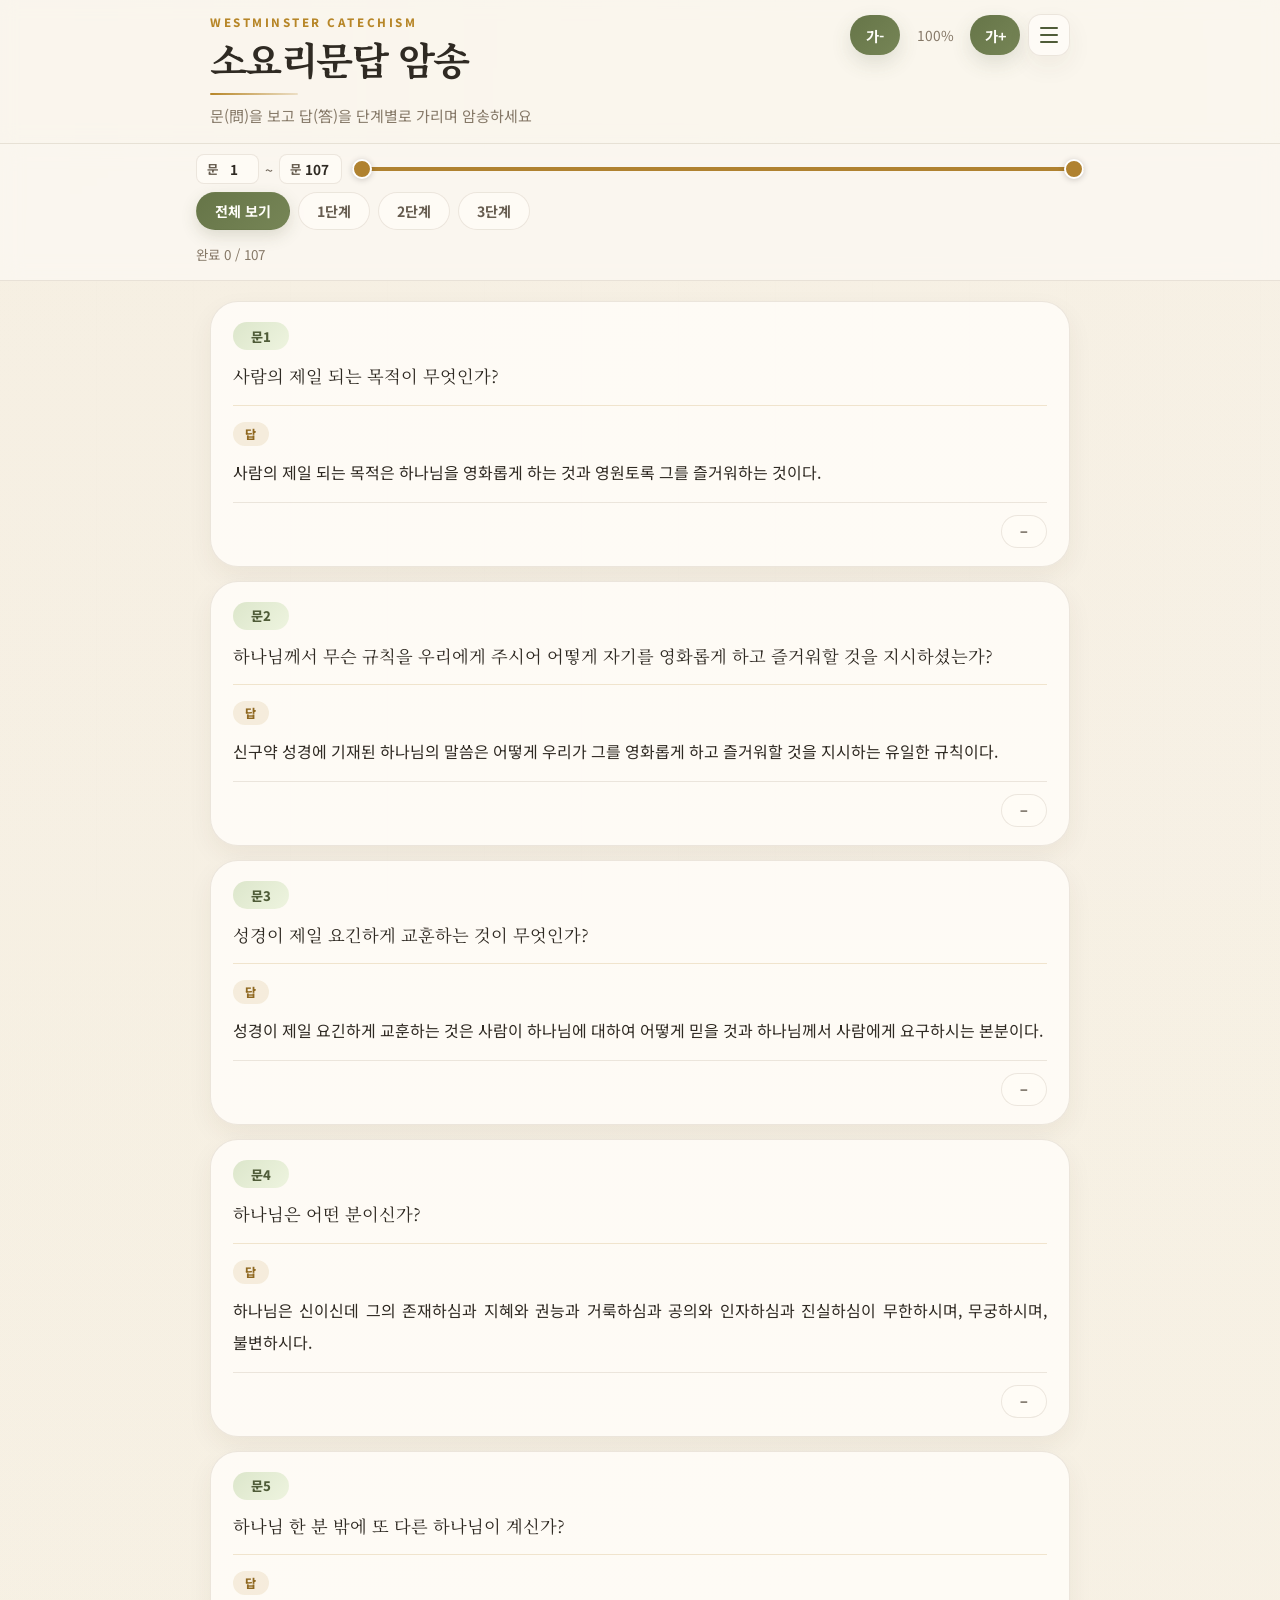
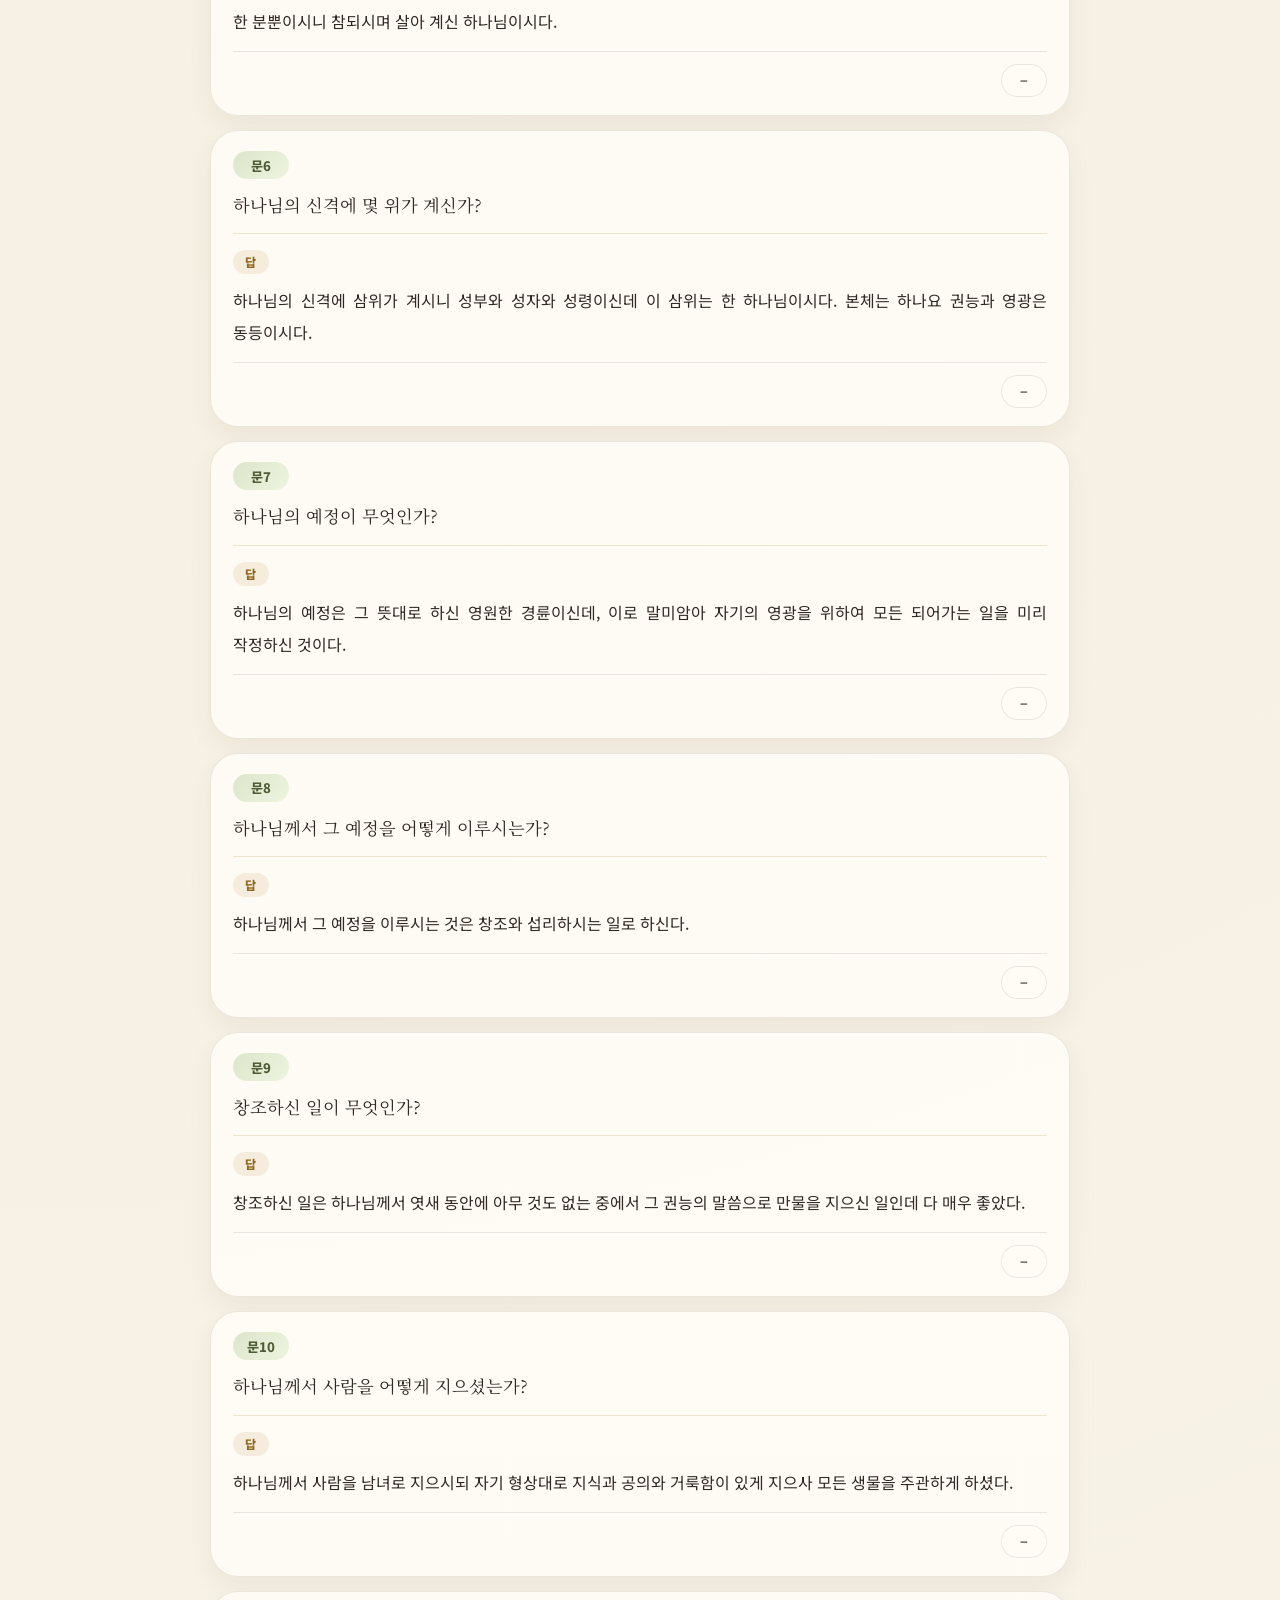
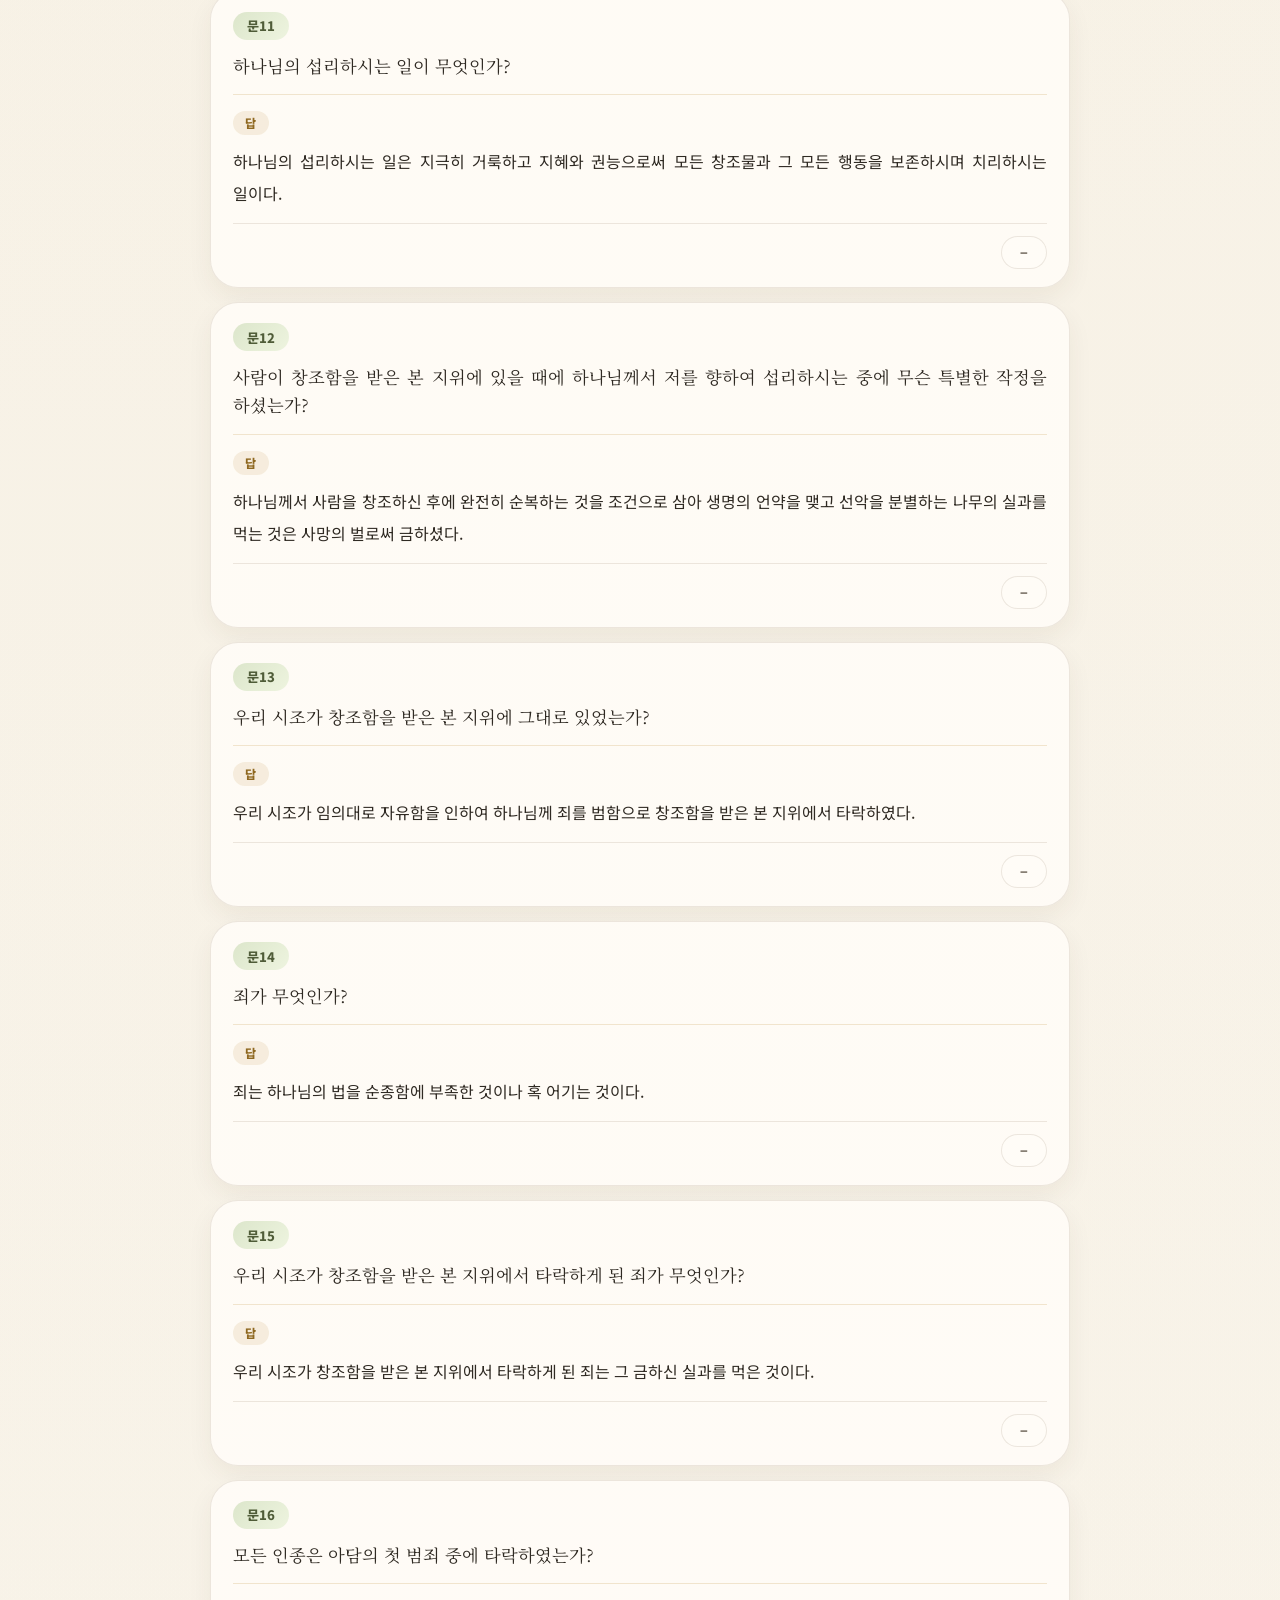
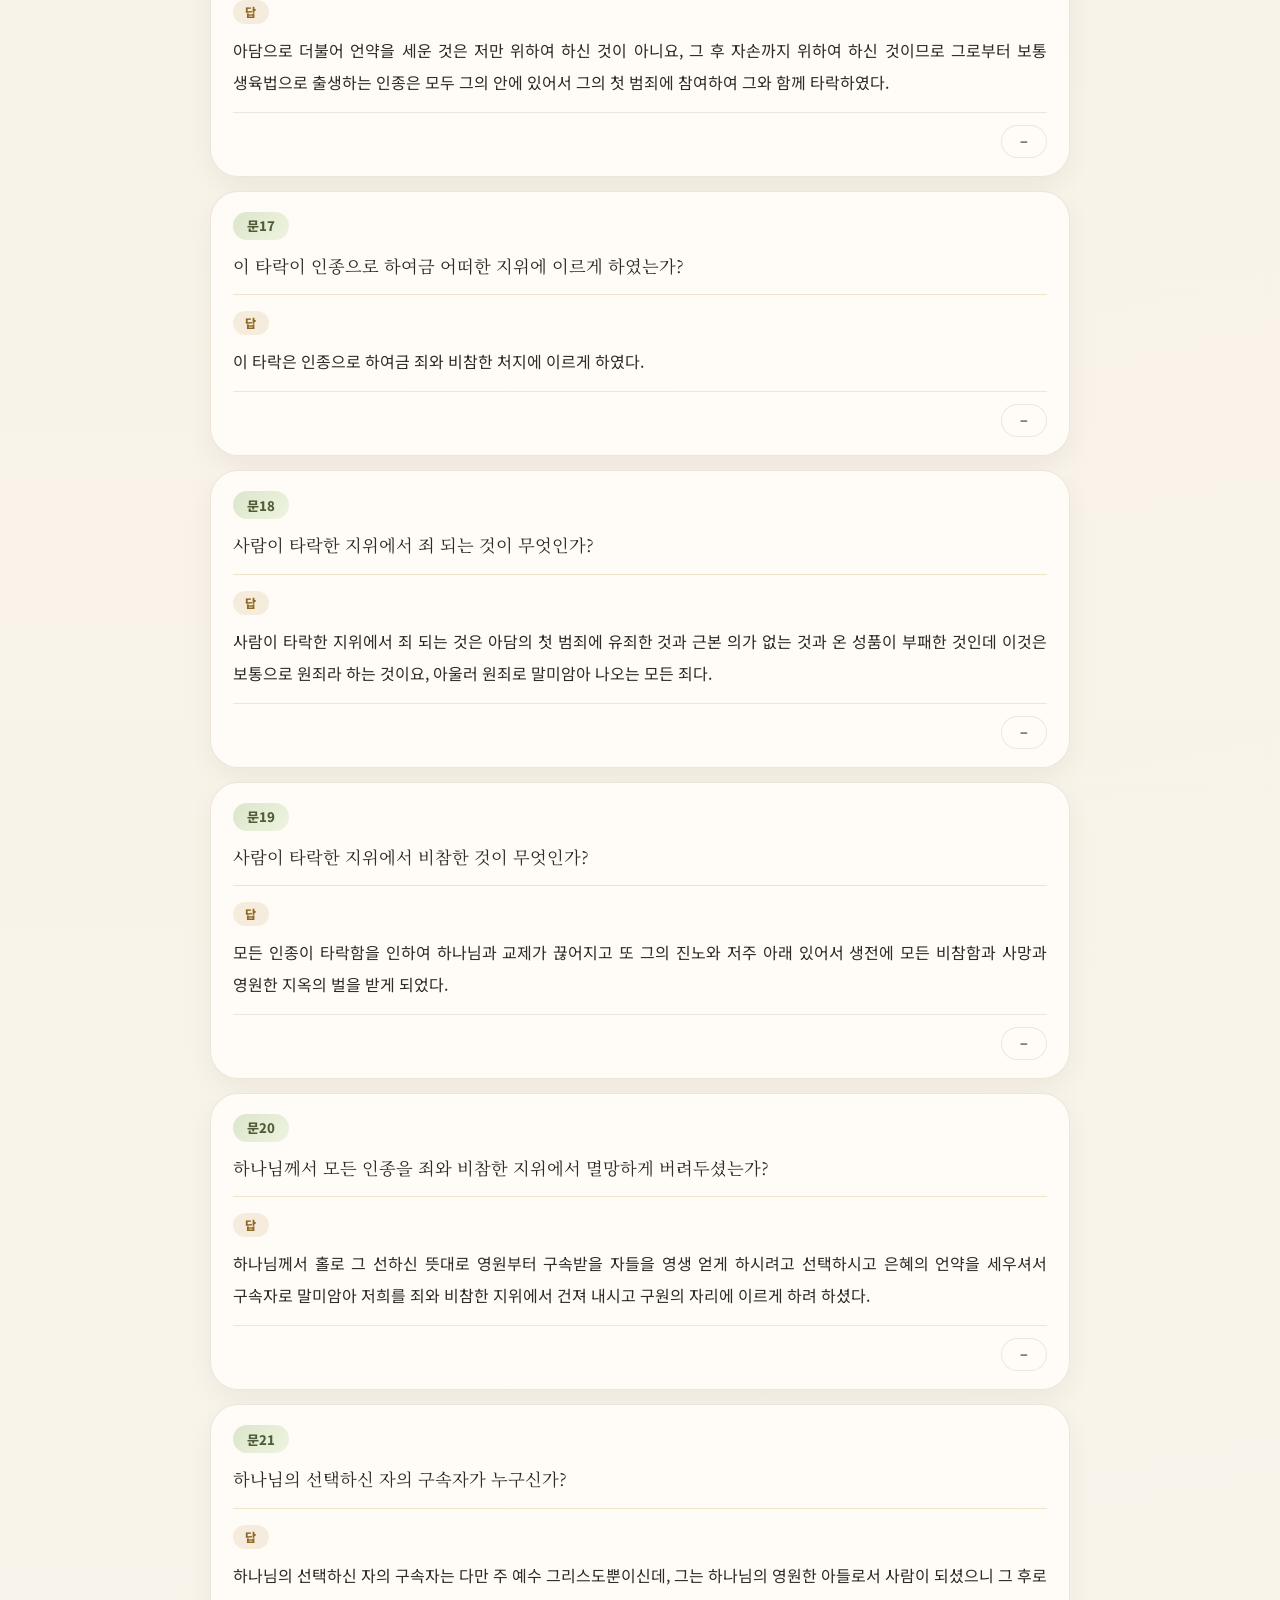
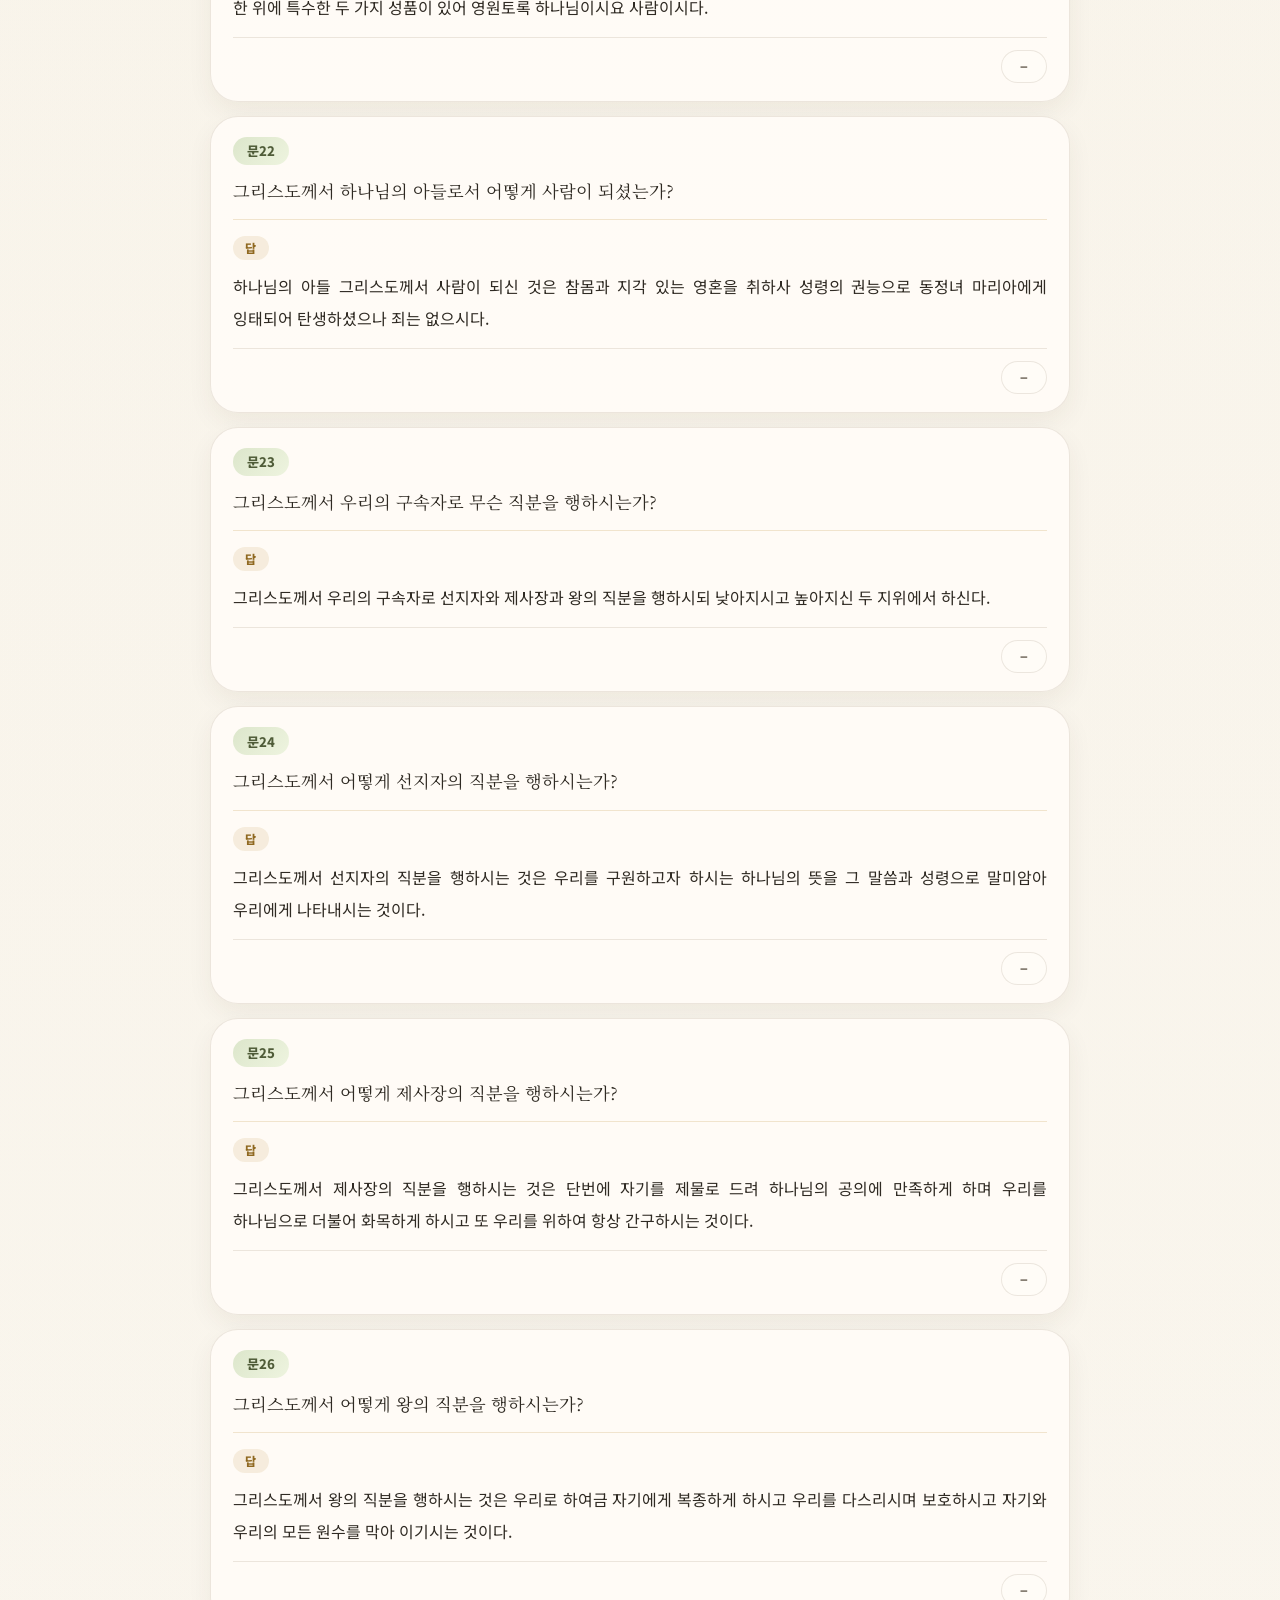
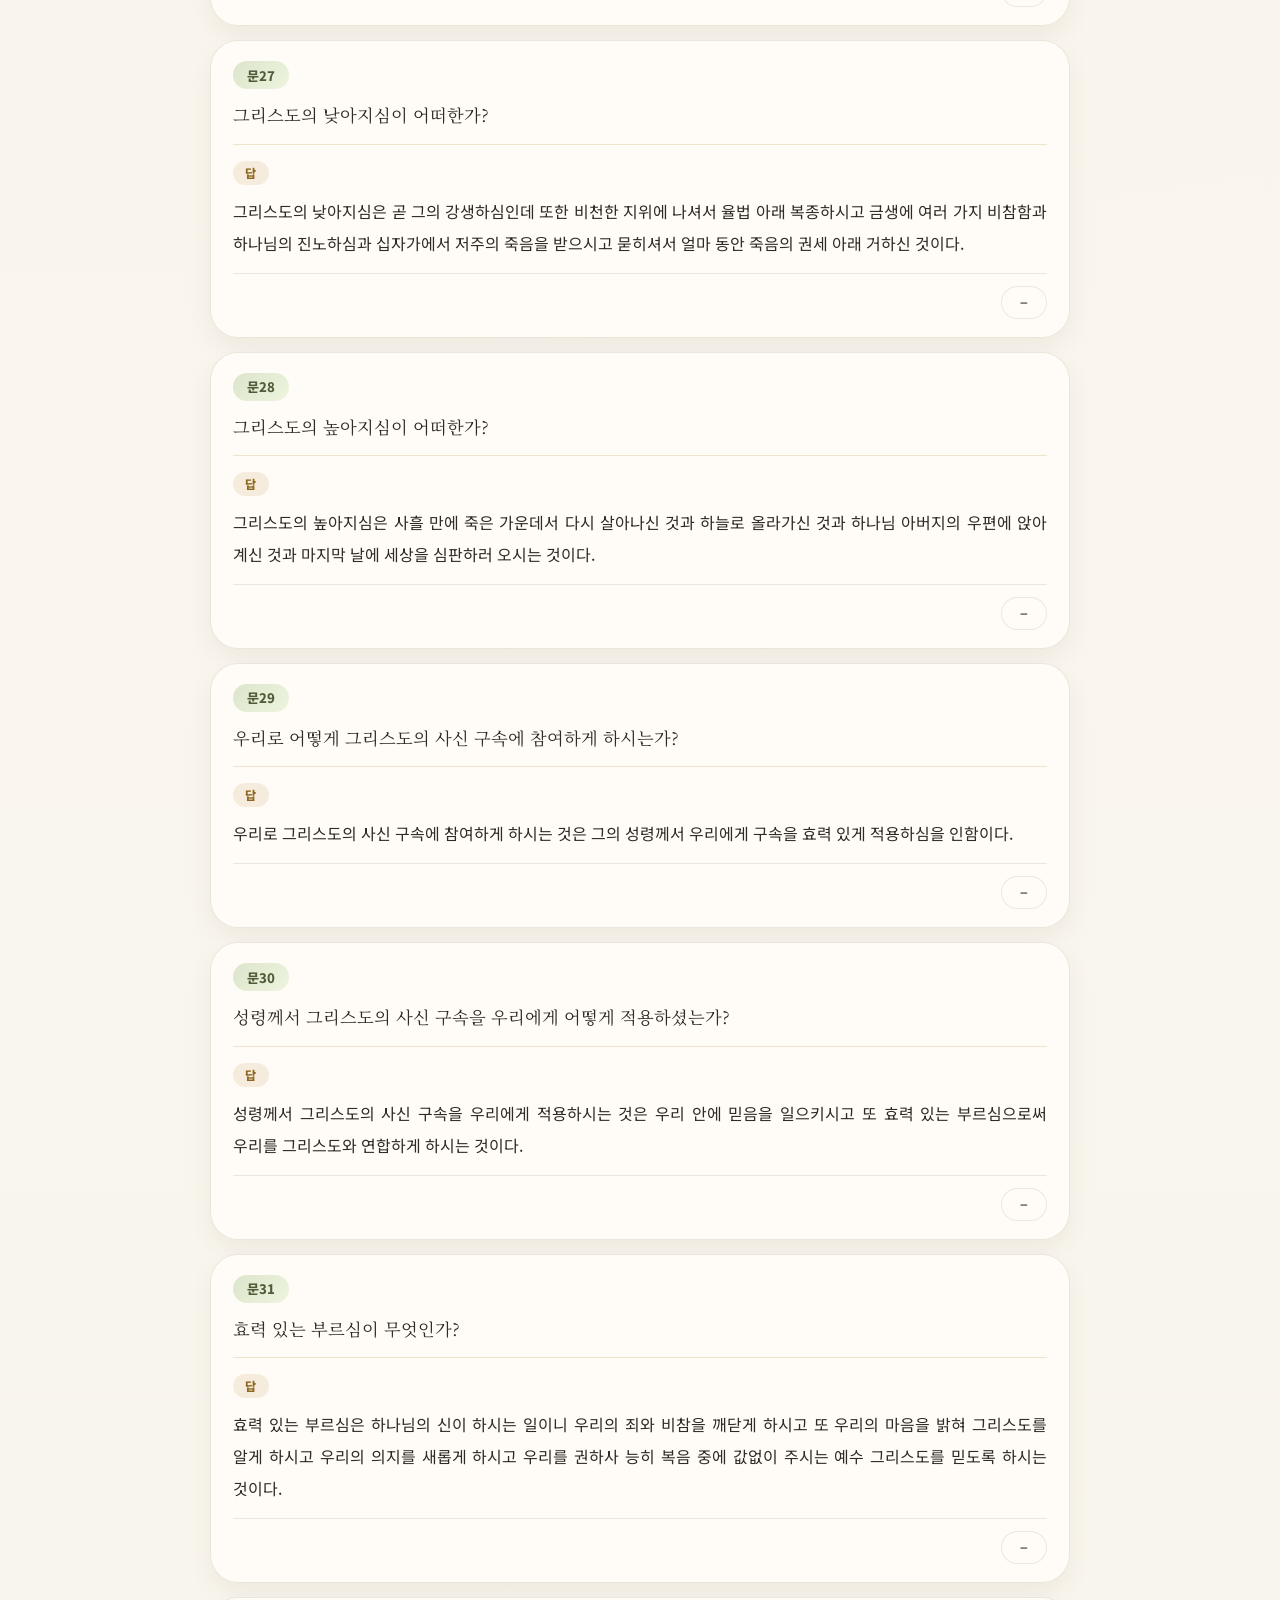
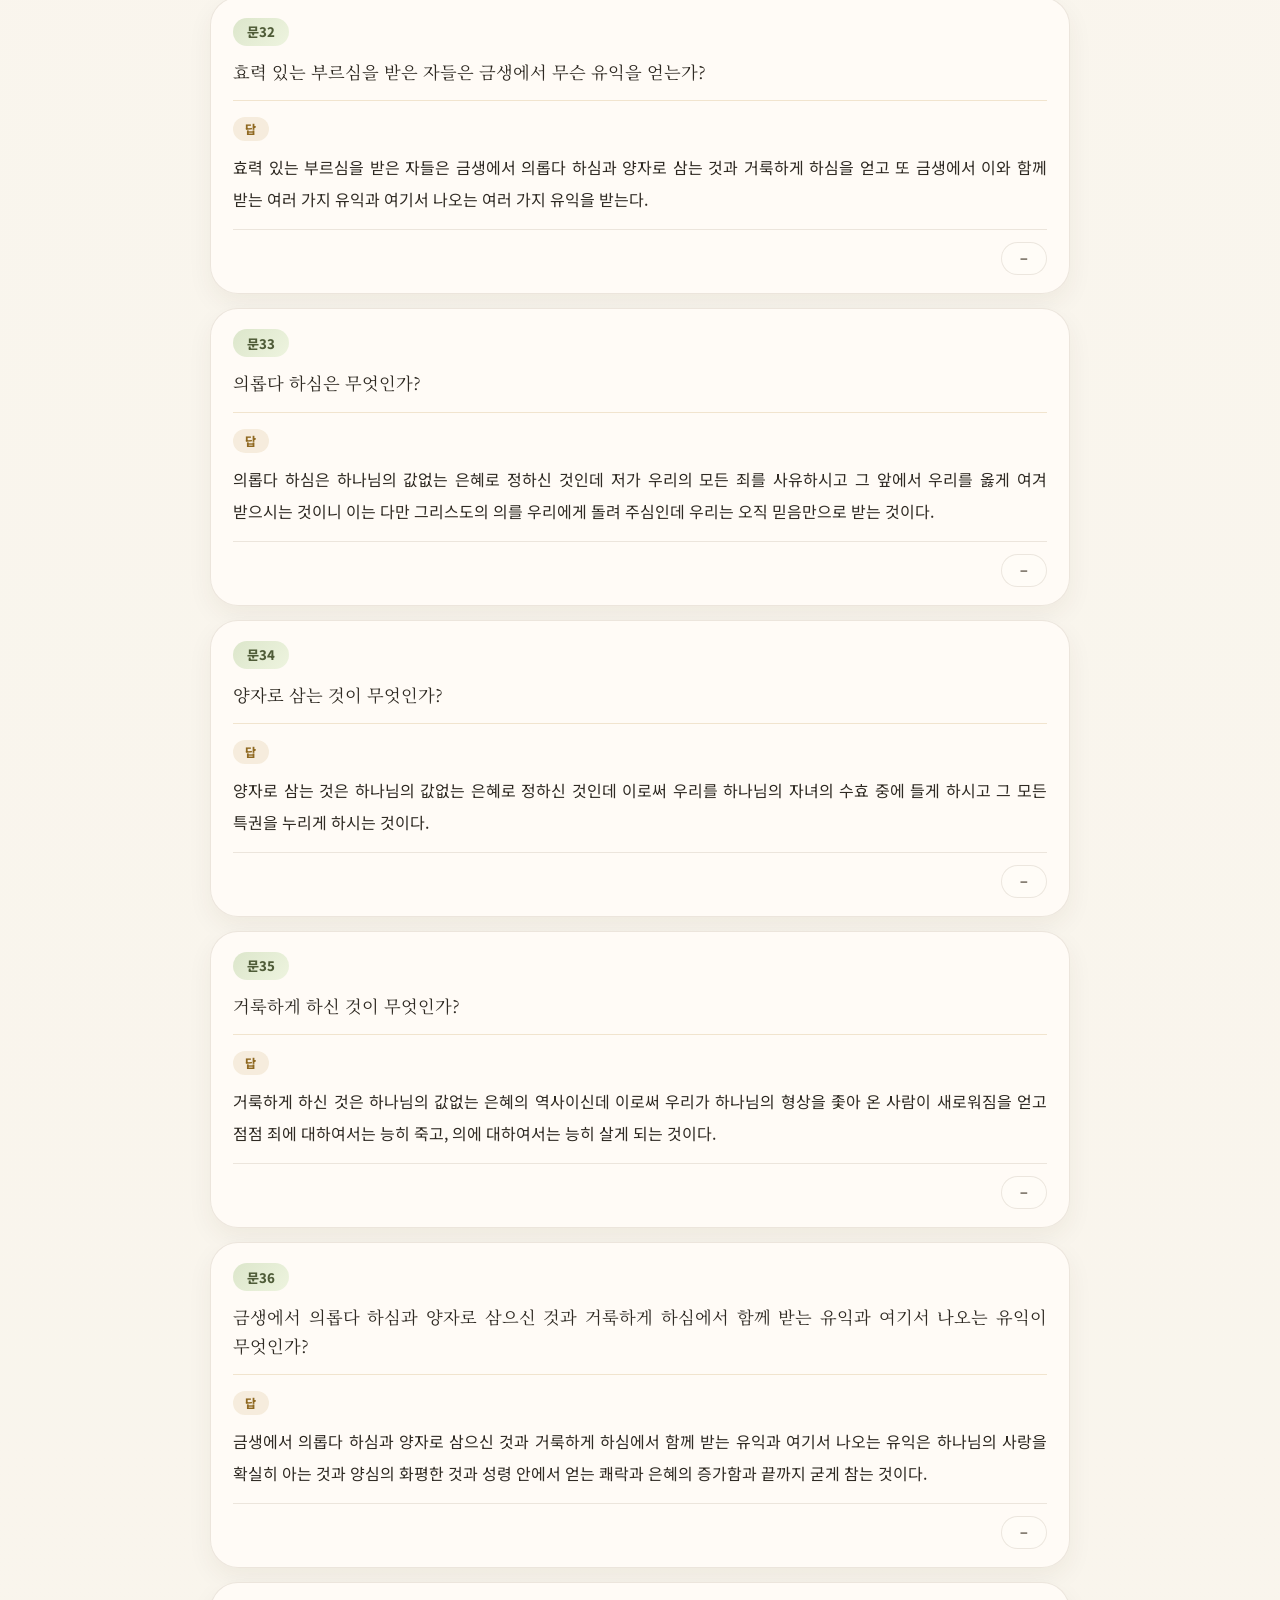
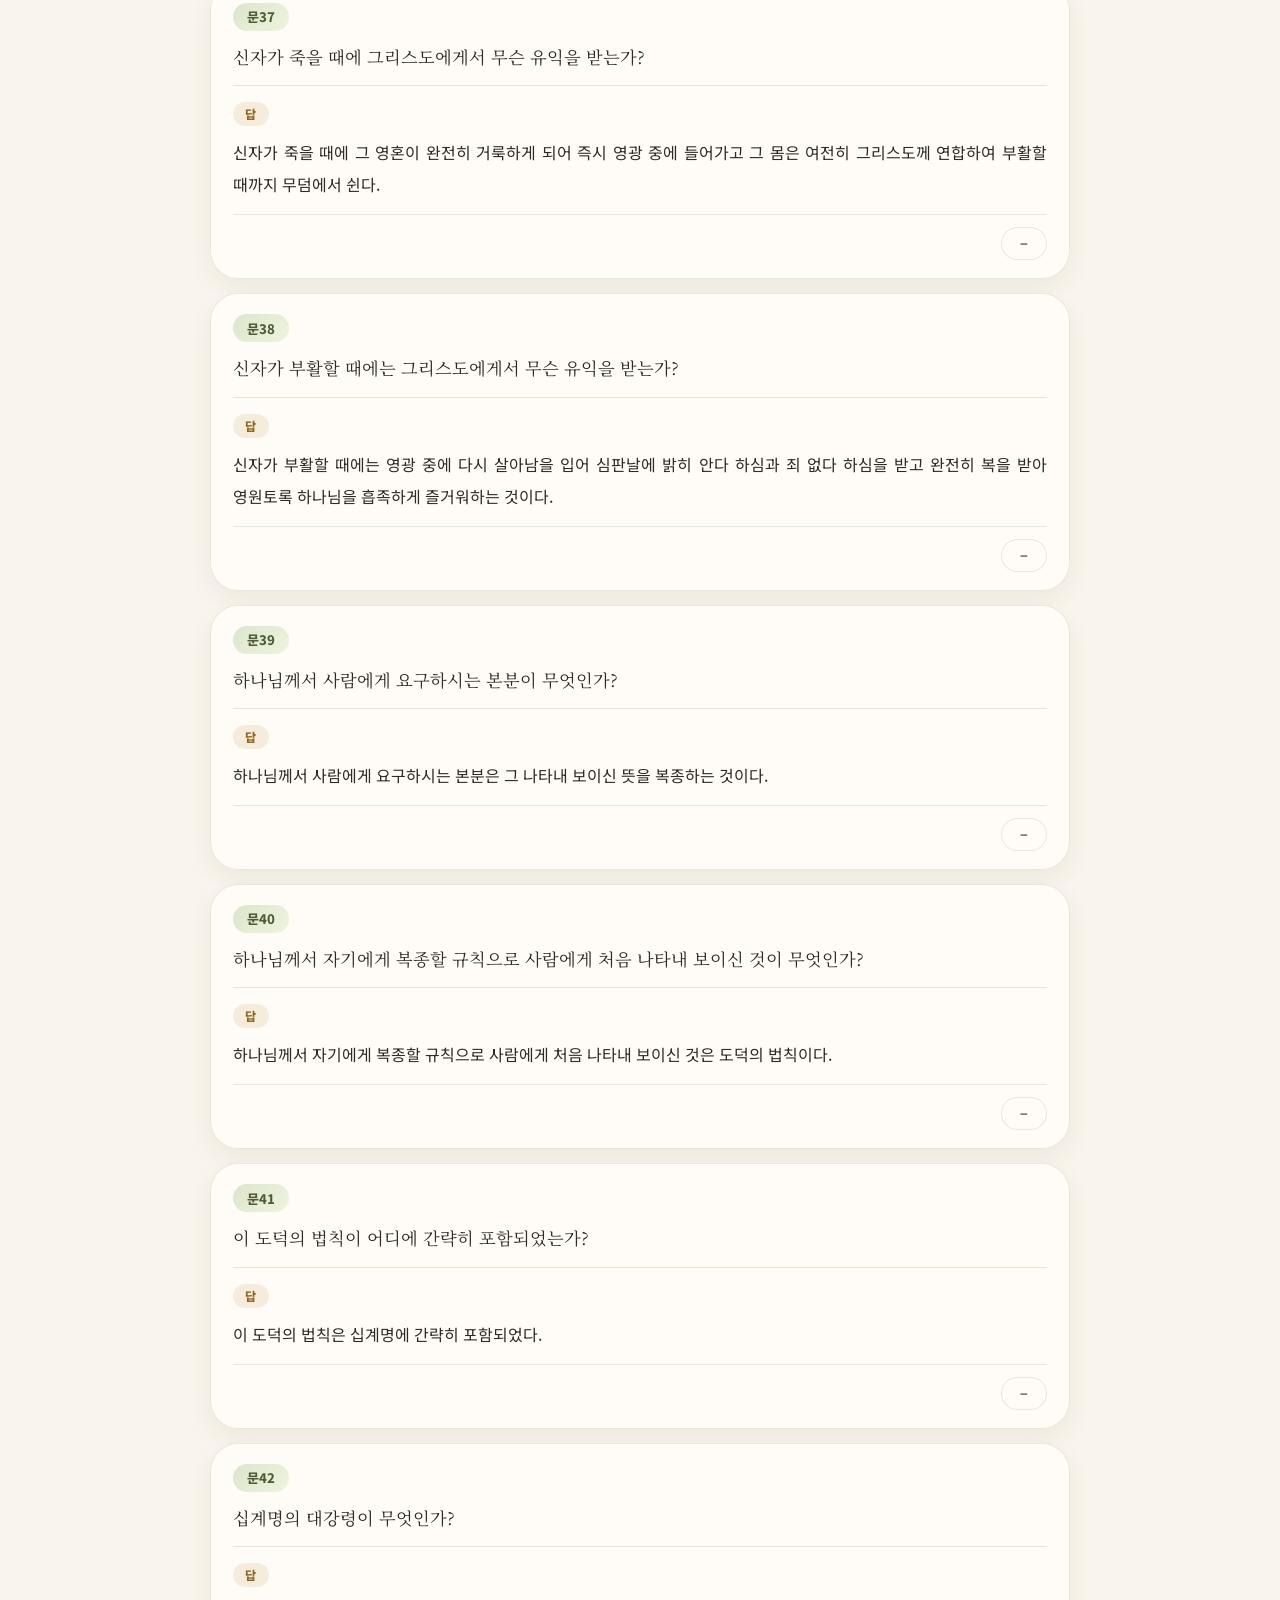
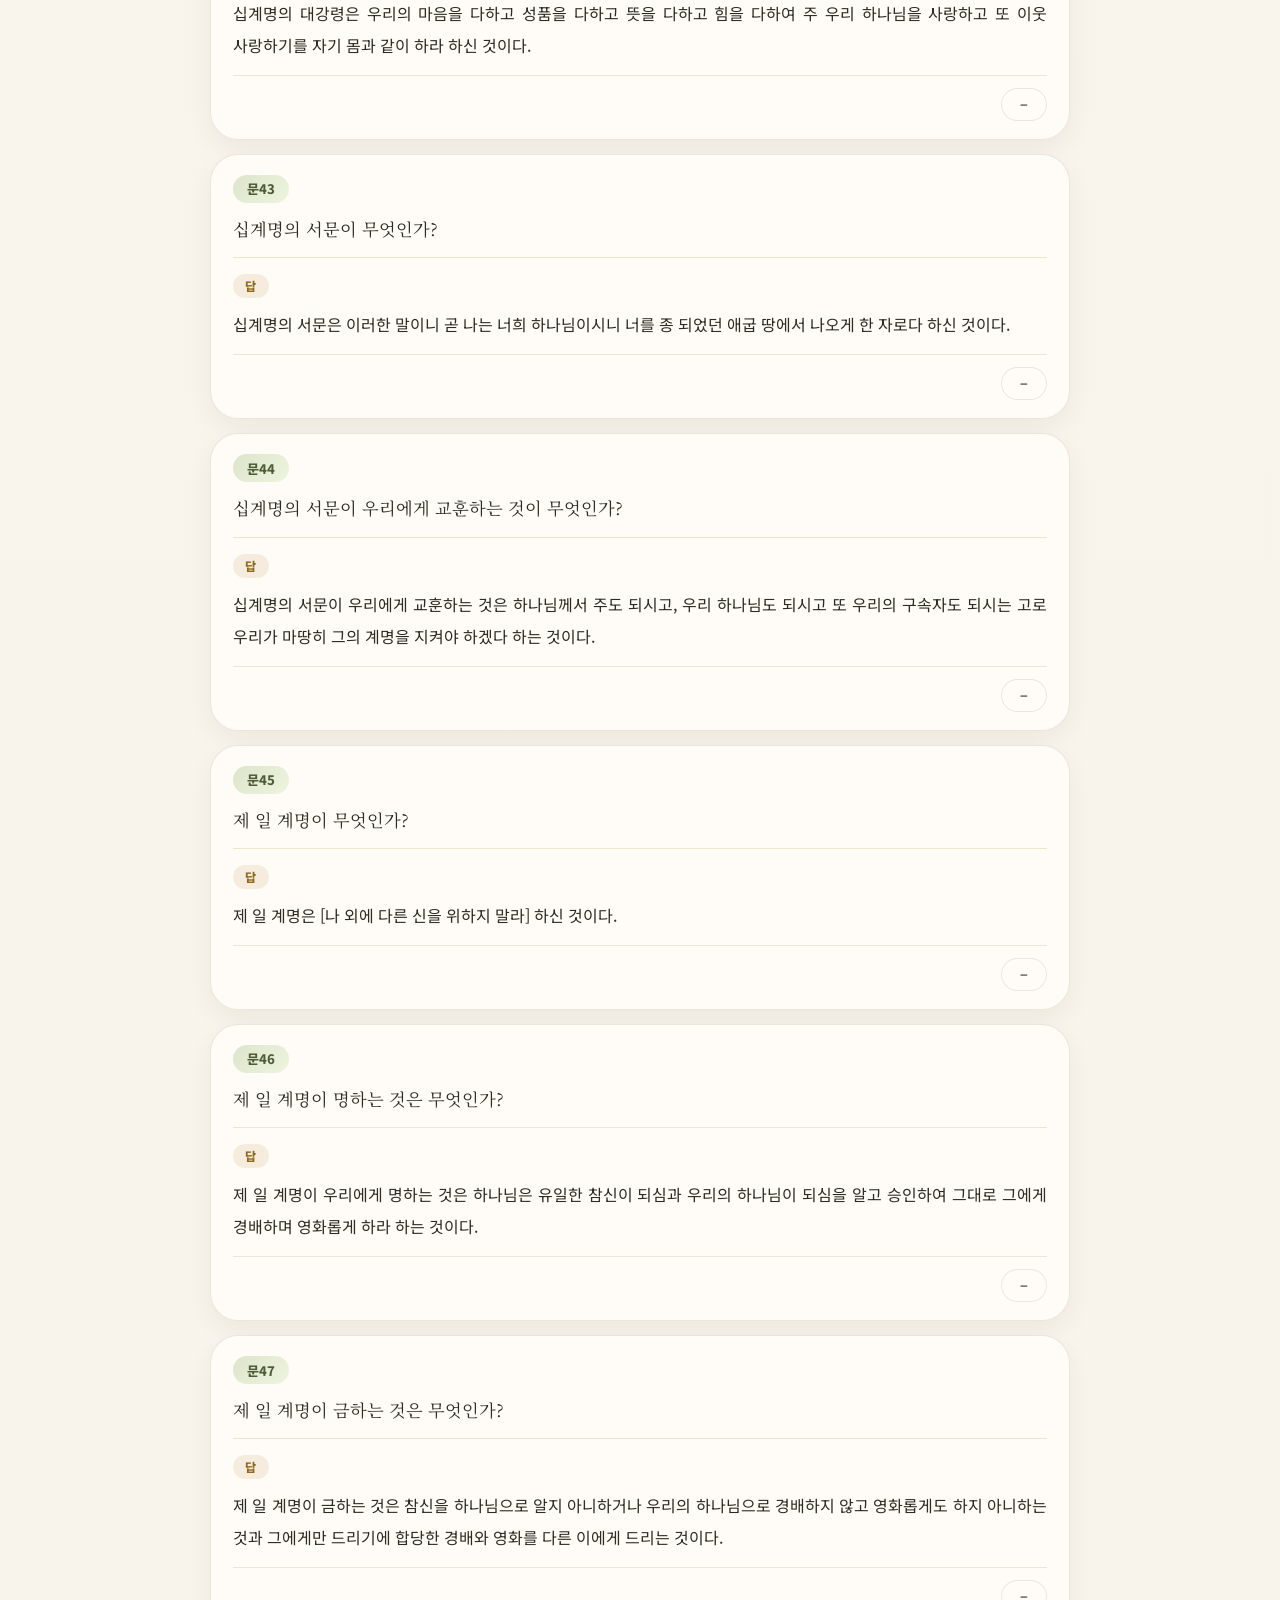
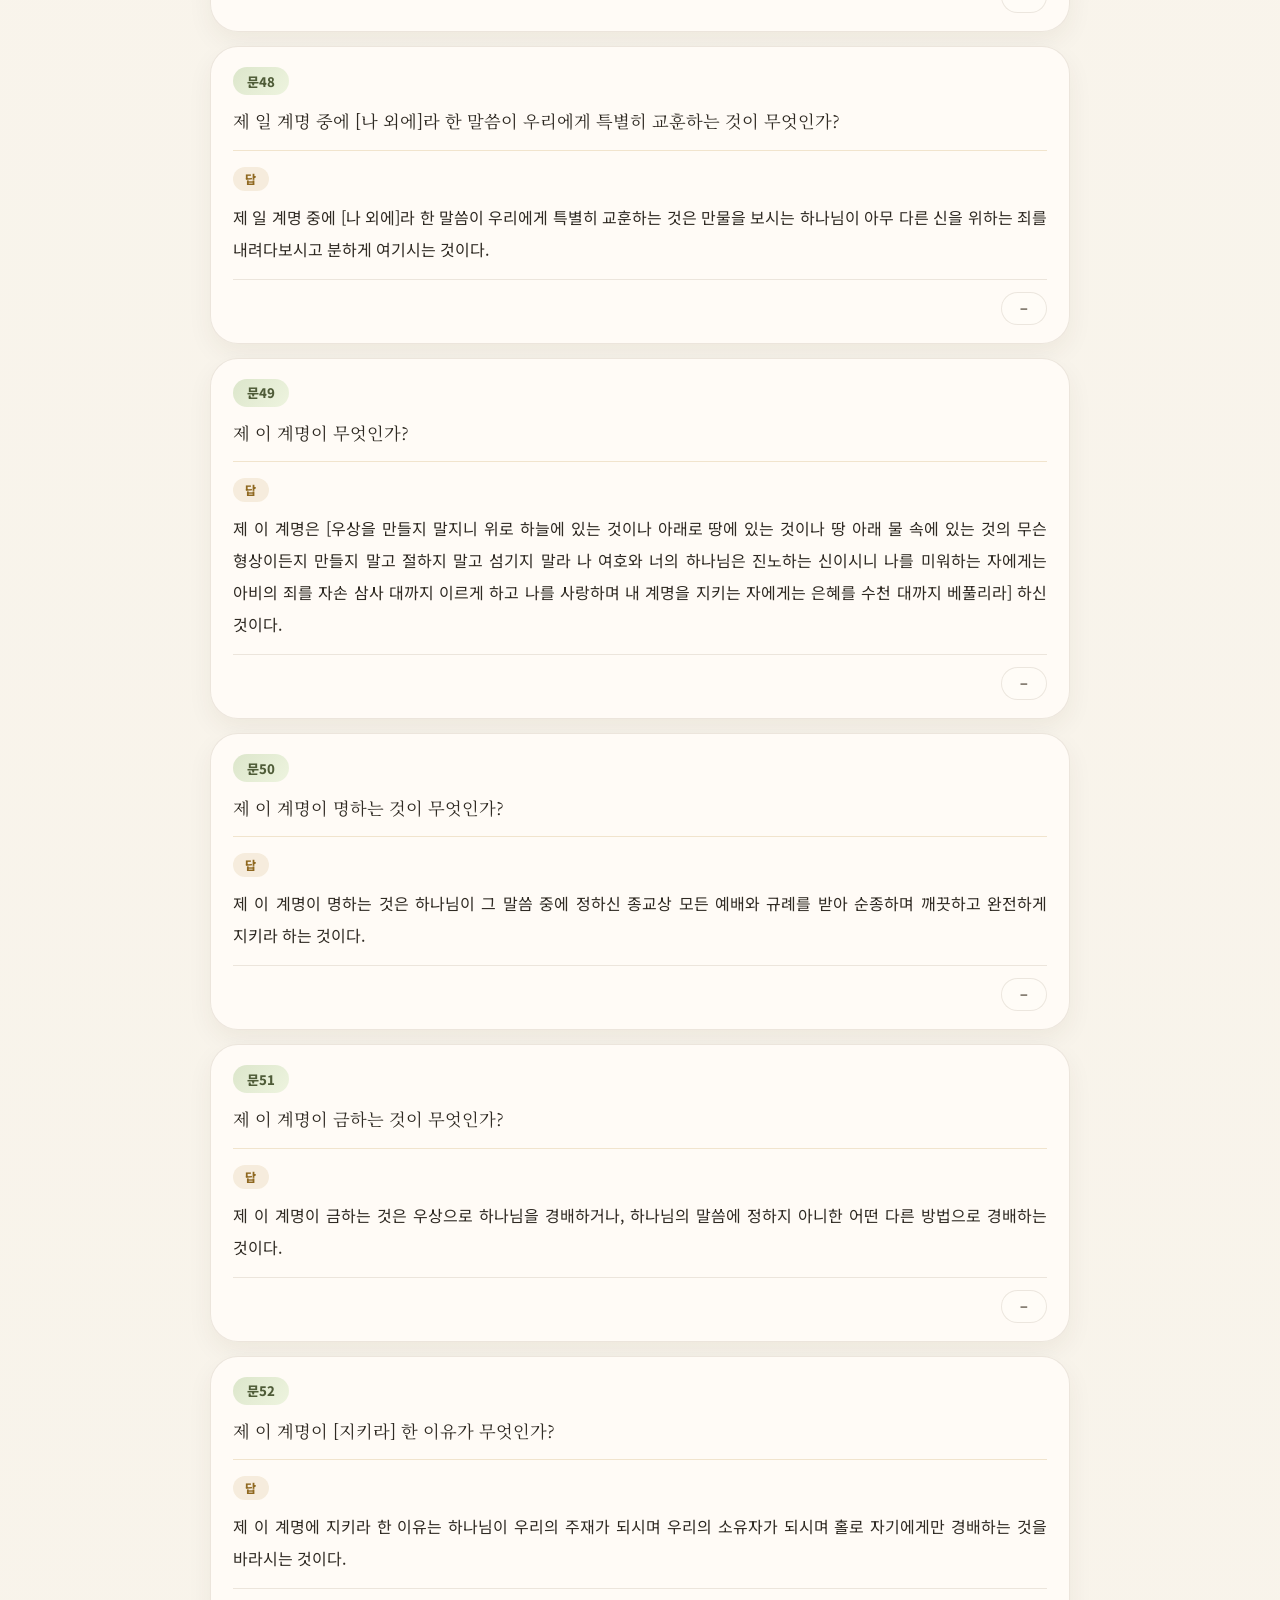
==== quiz.html @ 6bfb97d3 "암송 수정 range 컨트롤을 텍스트 박스로 가능하게" ====
<!doctype html>
<html lang="ko">
  <head>
    <meta charset="UTF-8" />
    <meta name="viewport" content="width=device-width, initial-scale=1.0, viewport-fit=cover" />
    <meta name="theme-color" content="#f5efe4" />
    <meta name="apple-mobile-web-app-capable" content="yes" />
    <meta name="apple-mobile-web-app-status-bar-style" content="default" />
    <meta name="apple-mobile-web-app-title" content="소요리문답 암송" />
    <title>소요리문답 암송</title>
    <link rel="icon" type="image/png" sizes="32x32" href="icons/favicon-32.png" />
    <link rel="apple-touch-icon" href="icons/apple-touch-icon.png" />
    <link rel="preconnect" href="https://fonts.googleapis.com" />
    <link rel="preconnect" href="https://fonts.gstatic.com" crossorigin />
    <link
      href="https://fonts.googleapis.com/css2?family=Noto+Sans+KR:wght@400;500;700;800&family=Noto+Serif+KR:wght@600;700&display=swap"
      rel="stylesheet"
    />
    <link rel="stylesheet" href="style.css" />
    <link rel="stylesheet" href="quiz.css" />
  </head>
  <body>
    <header>
      <div class="header-shell">
        <div class="header-top-row">
          <div class="header-text-group">
            <p class="site-mark">WESTMINSTER CATECHISM</p>
            <h1>소요리문답 암송</h1>
          </div>
          <div class="header-controls">
            <div class="font-controls">
              <button id="btn-font-decrease" class="nav-btn font-btn" aria-label="글자 작게">가-</button>
              <span id="font-size-display" class="font-display">100%</span>
              <button id="btn-font-increase" class="nav-btn font-btn" aria-label="글자 크게">가+</button>
            </div>
            <div class="header-menu" id="header-menu-wrap">
              <button class="header-menu-btn" id="menu-btn" aria-label="메뉴 열기" aria-expanded="false" aria-haspopup="true">
                <span aria-hidden="true"></span>
                <span aria-hidden="true"></span>
                <span aria-hidden="true"></span>
              </button>
              <div class="header-menu-popup hidden" id="menu-popup" role="menu">
                <a href="index.html" class="header-menu-item" role="menuitem">← 목록</a>
              </div>
            </div>
          </div>
        </div>
        <div class="header-rule" aria-hidden="true"></div>
        <p class="subtitle">문(問)을 보고 답(答)을 단계별로 가리며 암송하세요</p>
      </div>
    </header>

    <main>
      <div class="quiz-ctrl-wrap">
        <div class="quiz-ctrl">
          <div class="range-row" role="group" aria-label="구간 선택">
            <div class="dual-range-vals">
              <label class="dual-val-box" id="range-from-val" for="inp-from"><span class="dual-prefix">문</span><input type="number" id="inp-from" class="dual-val-input" min="1" max="107" value="1" inputmode="numeric" aria-label="시작 번호 직접 입력" /></label>
              <span class="dual-tilde">~</span>
              <label class="dual-val-box" id="range-to-val" for="inp-to"><span class="dual-prefix">문</span><input type="number" id="inp-to" class="dual-val-input" min="1" max="107" value="107" inputmode="numeric" aria-label="끝 번호 직접 입력" /></label>
            </div>
            <div class="dual-range-track-wrap">
              <div class="dual-range-bg"></div>
              <div class="dual-range-fill" id="range-fill"></div>
              <input type="range" id="range-from" class="dual-range-input" min="1" max="107" value="1" aria-label="시작 번호" />
              <input type="range" id="range-to"   class="dual-range-input" min="1" max="107" value="107" aria-label="끝 번호" />
            </div>
          </div>
          <div class="stage-row" role="group" aria-label="암송 단계 선택">
            <button class="stage-btn" data-s="0" title="답을 모두 보여줍니다">전체 보기</button>
            <button class="stage-btn" data-s="1" title="핵심 명사를 가립니다">1단계</button>
            <button class="stage-btn" data-s="2" title="절반씩 번갈아 가립니다">2단계</button>
            <button class="stage-btn" data-s="3" title="답을 전부 가립니다">3단계</button>
          </div>
          <div class="ctrl-foot">
            <button class="reveal-btn hidden" id="reveal-all" type="button">전체 공개</button>
            <span class="progress-label" id="progress" aria-live="polite">완료 0 / 107</span>
          </div>
        </div>
      </div>

      <ol class="quiz-list" id="quiz-list" aria-label="소요리문답 암송 목록"></ol>
    </main>

    <script src="data.js"></script>
    <script src="quiz.js"></script>
  </body>
</html>
---- style.css ----
:root {
  --bg: #f5efe4;
  --bg-soft: #fbf8f1;
  --surface: rgba(255, 252, 247, 0.88);
  --surface-strong: #fffdf9;
  --surface-muted: #f7f1e6;
  --line: rgba(120, 102, 70, 0.14);
  --line-strong: rgba(120, 102, 70, 0.24);
  --olive: #667548;
  --olive-deep: #4f5c38;
  --olive-soft: #dce6cb;
  --gold: #b78628;
  --text: #2f2a23;
  --text-muted: #665c4f;
  --text-soft: #857867;
  --shadow-sm: 0 10px 26px rgba(72, 54, 25, 0.06);
  --shadow-md: 0 16px 42px rgba(72, 54, 25, 0.09);
  --radius-sm: 14px;
  --radius-md: 22px;
  --radius-lg: 28px;
  --shell-max: 860px;
  --page-gutter: 14px;
}

*,
*::before,
*::after {
  box-sizing: border-box;
  margin: 0;
  padding: 0;
}

html {
  scroll-behavior: smooth;
}

body {
  min-height: 100vh;
  font-family: "Noto Sans KR", "Apple SD Gothic Neo", "Malgun Gothic", sans-serif;
  color: var(--text);
  background:
    radial-gradient(circle at top left, rgba(183, 134, 40, 0.08), transparent 26%),
    linear-gradient(180deg, var(--bg-soft) 0%, var(--bg) 100%);
}

body::before {
  content: "";
  position: fixed;
  inset: 0;
  pointer-events: none;
  opacity: 0.28;
  background:
    linear-gradient(rgba(255, 255, 255, 0.14), rgba(255, 255, 255, 0.14)),
    repeating-linear-gradient(
      90deg,
      transparent 0,
      transparent 96px,
      rgba(140, 116, 72, 0.02) 96px,
      rgba(140, 116, 72, 0.02) 97px
    );
}

.hidden {
  display: none !important;
}

header {
  position: relative;
  z-index: 2;
  padding: 14px 14px 16px;
  border-bottom: 1px solid var(--line);
  background: rgba(251, 247, 240, 0.82);
  backdrop-filter: blur(8px);
}

.header-shell {
  max-width: calc(var(--shell-max) + (var(--page-gutter) * 2));
  margin: 0 auto;
  padding: 0 var(--page-gutter);
}

.header-top-row {
  display: flex;
  align-items: flex-start;
  justify-content: space-between;
  gap: 12px;
  margin-bottom: 0;
}

.header-text-group {
  min-width: 0;
}

/* ── 헤더 메뉴 ── */
.header-menu {
  position: relative;
  flex-shrink: 0;
  z-index: 30;
}

.header-menu-btn {
  display: flex;
  flex-direction: column;
  justify-content: center;
  align-items: center;
  gap: 5px;
  width: 42px;
  height: 42px;
  border: 1px solid var(--line);
  border-radius: 13px;
  background: rgba(255, 252, 247, 0.88);
  box-shadow: var(--shadow-sm);
  cursor: pointer;
  transition: background 0.18s ease, box-shadow 0.18s ease;
}

.header-menu-btn:hover {
  background: rgba(220, 230, 203, 0.5);
  box-shadow: var(--shadow-md);
}

.header-menu-btn span {
  display: block;
  width: 18px;
  height: 2px;
  background: var(--olive-deep);
  border-radius: 2px;
  transition: transform 0.22s ease, opacity 0.22s ease;
  transform-origin: center;
}

.header-menu-btn.open span:nth-child(1) {
  transform: translateY(7px) rotate(45deg);
}
.header-menu-btn.open span:nth-child(2) {
  opacity: 0;
  transform: scaleX(0);
}
.header-menu-btn.open span:nth-child(3) {
  transform: translateY(-7px) rotate(-45deg);
}

.header-menu-popup {
  position: fixed;
  top: 0;
  right: 0;
  z-index: 9999;
  min-width: 148px;
  padding: 8px;
  border: 1px solid var(--line);
  border-radius: 18px;
  background: var(--surface-strong);
  box-shadow: var(--shadow-md);
}

.header-menu-item {
  display: block;
  padding: 11px 16px;
  border-radius: 12px;
  color: var(--text);
  font-size: 0.92rem;
  font-weight: 700;
  text-decoration: none;
  transition: background 0.15s ease, color 0.15s ease;
}

.header-menu-item:hover {
  background: var(--olive-soft);
  color: var(--olive-deep);
}

.header-menu-item-btn {
  width: 100%;
  border: none;
  background: none;
  text-align: left;
  cursor: pointer;
  font: inherit;
}

.header-controls {
  display: flex;
  align-items: center;
  gap: 8px;
  flex-shrink: 0;
}

.detail-only {
  display: none;
}

body.detail-mode .detail-only {
  display: block;
}

.site-mark {
  margin-bottom: 6px;
  color: var(--gold);
  font-size: 0.72rem;
  font-weight: 800;
  letter-spacing: 0.22em;
  text-transform: uppercase;
}

header h1 {
  font-family: "Noto Serif KR", serif;
  font-size: clamp(1.7rem, 3vw, 2.4rem);
  line-height: 1.22;
  letter-spacing: -0.04em;
}

.header-rule {
  width: 88px;
  height: 2px;
  margin: 10px 0 10px;
  border-radius: 999px;
  background: linear-gradient(90deg, var(--gold), rgba(183, 134, 40, 0.2));
}

.subtitle {
  color: var(--text-soft);
  font-size: 0.94rem;
  line-height: 1.5;
}

body.detail-mode header {
  padding-top: 8px;
  padding-bottom: 8px;
}

body.detail-mode .site-mark,
body.detail-mode .header-rule,
body.detail-mode .subtitle {
  display: none;
}

body.detail-mode .header-top-row {
  align-items: center;
}

body.detail-mode header h1 {
  font-size: clamp(1.18rem, 2vw, 1.45rem);
}

main {
  position: relative;
  z-index: 1;
}

#list-view {
  max-width: calc(var(--shell-max) + (var(--page-gutter) * 2));
  margin: 0 auto;
  padding: 22px var(--page-gutter) 46px;
}

.list-toolbar {
  display: flex;
  align-items: center;
  gap: 12px;
  margin-bottom: 20px;
  padding: 14px;
  border: 1px solid var(--line);
  border-radius: var(--radius-md);
  background: var(--surface);
  box-shadow: var(--shadow-sm);
}

.section-label {
  color: var(--olive);
  font-size: 0.78rem;
  font-weight: 800;
  letter-spacing: 0.16em;
  text-transform: uppercase;
  white-space: nowrap;
}

.search-input {
  flex: 1;
  min-width: 0;
  padding: 11px 15px;
  border: 1px solid var(--line);
  border-radius: 999px;
  background: rgba(255, 255, 255, 0.84);
  box-shadow: inset 0 1px 0 rgba(255, 255, 255, 0.75);
  font: inherit;
  font-size: 0.94rem;
  color: var(--text);
  outline: none;
  transition:
    border-color 0.2s ease,
    box-shadow 0.2s ease;
}

.search-input:focus {
  border-color: rgba(102, 117, 72, 0.36);
  box-shadow: 0 0 0 4px rgba(102, 117, 72, 0.08);
}

.search-input::placeholder {
  color: #a19279;
}

.cards-grid {
  display: grid;
  grid-template-columns: repeat(auto-fill, minmax(180px, 1fr));
  gap: 16px;
  align-items: stretch;
}

.card {
  display: flex;
  flex-direction: column;
  justify-content: flex-start;
  width: 100%;
  height: 100%;
  min-height: 156px;
  padding: 18px 18px 16px;
  border: 1px solid var(--line);
  border-radius: 24px;
  background: linear-gradient(180deg, rgba(255, 255, 255, 0.96), rgba(247, 241, 230, 0.96));
  box-shadow: var(--shadow-sm);
  appearance: none;
  cursor: pointer;
  text-align: left;
  font: inherit;
  transition:
    box-shadow 0.18s ease,
    border-color 0.18s ease,
    background 0.18s ease;
}

.card:hover,
.card:focus-visible {
  border-color: rgba(102, 117, 72, 0.28);
  box-shadow:
    0 0 0 1px rgba(183, 134, 40, 0.12),
    var(--shadow-md);
  background: linear-gradient(180deg, rgba(255, 255, 255, 0.99), rgba(243, 238, 224, 0.98));
  outline: none;
}

.card:hover .num-badge,
.card:focus-visible .num-badge {
  background: linear-gradient(135deg, #d5e2bb, #e8efd4);
  color: #44512f;
}

.card:active {
  border-color: rgba(102, 117, 72, 0.34);
  box-shadow:
    inset 0 0 0 1px rgba(102, 117, 72, 0.12),
    var(--shadow-sm);
}

.num-badge {
  display: inline-flex;
  align-items: center;
  justify-content: center;
  min-width: 64px;
  height: 34px;
  margin-bottom: 14px;
  padding: 0 14px;
  border-radius: 999px;
  background: linear-gradient(135deg, var(--olive-soft), #eef4df);
  color: var(--olive-deep);
  font-size: 0.88rem;
  font-weight: 800;
  white-space: nowrap;
}

.q-preview {
  color: var(--text-muted);
  font-size: 0.94rem;
  line-height: 1.68;
  display: -webkit-box;
  -webkit-line-clamp: 4;
  -webkit-box-orient: vertical;
  overflow: hidden;
}

.no-results {
  grid-column: 1 / -1;
  padding: 44px 20px;
  border: 1px dashed var(--line-strong);
  border-radius: var(--radius-md);
  text-align: center;
  color: var(--text-muted);
  background: rgba(255, 250, 244, 0.6);
}

#detail-view {
  max-width: calc(var(--shell-max) + (var(--page-gutter) * 2));
  margin: 0 auto;
  padding: 12px var(--page-gutter) 54px;
}

.detail-nav {
  position: sticky;
  top: 8px;
  z-index: 10;
  margin: 0 0 14px;
  padding: 10px 12px;
  display: flex;
  align-items: center;
  justify-content: space-between;
  gap: 8px;
  border: 1px solid var(--line);
  border-radius: 18px;
  background: rgba(255, 252, 247, 0.88);
  backdrop-filter: blur(10px);
  box-shadow: var(--shadow-sm);
}

.detail-nav-bottom {
  position: static;
  margin: 14px 0 32px;
}

.nav-btn,
.quiz-btn {
  display: inline-flex;
  align-items: center;
  justify-content: center;
  gap: 6px;
  min-height: 40px;
  padding: 0 16px;
  border: none;
  border-radius: 999px;
  cursor: pointer;
  font: inherit;
  font-size: 0.9rem;
  font-weight: 700;
  white-space: nowrap;
  transition:
    transform 0.18s ease,
    background 0.18s ease,
    border-color 0.18s ease,
    color 0.18s ease,
    box-shadow 0.18s ease;
}

.nav-btn {
  background: linear-gradient(135deg, var(--olive), #768556);
  color: #fffef9;
  box-shadow: 0 8px 20px rgba(79, 92, 56, 0.16);
}

.nav-btn:hover:not(:disabled),
.quiz-btn:hover:not(:disabled) {
  transform: translateY(-1px);
}

.nav-btn:disabled,
.quiz-btn:disabled {
  opacity: 0.42;
  cursor: default;
  transform: none;
  box-shadow: none;
}

.nav-btn.ghost,
.quiz-btn.outline {
  background: rgba(255, 252, 247, 0.7);
  color: var(--olive);
  border: 1px solid rgba(102, 117, 72, 0.24);
  box-shadow: none;
}

.nav-btn.ghost:hover:not(:disabled),
.quiz-btn.outline:hover:not(:disabled) {
  background: rgba(220, 230, 203, 0.45);
}

.font-controls {
  display: flex;
  align-items: center;
  gap: 8px;
}

.font-btn {
  min-width: 50px;
  padding: 0 12px;
}

.font-display,
.nav-counter {
  min-width: 54px;
  text-align: center;
  color: var(--text-soft);
  font-size: 0.86rem;
  font-variant-numeric: tabular-nums;
}

.detail-header,
.answer-box,
.verses-box,
.quiz-box {
  margin: 0;
  border: 1px solid var(--line);
  border-radius: var(--radius-lg);
  background: var(--surface);
  box-shadow: var(--shadow-sm);
}

.detail-header {
  padding: 22px 22px 20px;
  margin-bottom: 14px;
}

.detail-num {
  display: inline-flex;
  align-items: center;
  justify-content: center;
  min-width: 78px;
  height: 78px;
  margin-bottom: 18px;
  padding: 0 18px;
  border-radius: 999px;
  background: linear-gradient(135deg, var(--olive-soft), #edf4dd);
  color: var(--olive-deep);
  font-size: 1.24rem;
  font-weight: 800;
  white-space: nowrap;
}

.detail-question {
  padding-bottom: 16px;
  font-family: "Noto Serif KR", serif;
  font-size: 1.42rem;
  line-height: 1.58;
  letter-spacing: -0.03em;
  border-bottom: 1px solid rgba(183, 134, 40, 0.22);
}

.answer-box,
.verses-box,
.quiz-box {
  padding: 20px 20px 22px;
  margin-top: 14px;
}

.answer-label {
  display: inline-flex;
  align-items: center;
  justify-content: center;
  min-width: 46px;
  height: 30px;
  margin-bottom: 12px;
  padding: 0 14px;
  border-radius: 999px;
  background: rgba(183, 134, 40, 0.12);
  color: #8f6820;
  font-size: 0.82rem;
  font-weight: 800;
  letter-spacing: 0.08em;
}

.answer-text {
  color: var(--text);
  font-size: 1rem;
  line-height: 1.92;
  word-break: keep-all;
}

.verses-label,
.quiz-label {
  margin-bottom: 14px;
  color: var(--olive);
  font-size: 0.78rem;
  font-weight: 800;
  letter-spacing: 0.16em;
  text-transform: uppercase;
}

.verse-item {
  margin-bottom: 14px;
  padding-bottom: 14px;
  border-bottom: 1px solid rgba(120, 102, 70, 0.1);
}

.verse-item:last-child {
  margin-bottom: 0;
  padding-bottom: 0;
  border-bottom: none;
}

.verse-ref {
  color: var(--olive-deep);
  font-size: 0.9rem;
  font-weight: 800;
}

.verse-text {
  margin-top: 6px;
  color: var(--text-muted);
  font-size: 0.96rem;
  line-height: 1.78;
}

.quiz-q {
  margin-bottom: 14px;
  color: var(--text);
  font-family: "Noto Serif KR", serif;
  font-size: 1rem;
  line-height: 1.72;
}

.quiz-a {
  margin-bottom: 18px;
  color: var(--text);
  font-size: 0.98rem;
  line-height: 2.02;
}

.blank {
  display: inline;
}

.blank-hole {
  color: #b3a58d;
  letter-spacing: -0.04em;
}

.blank-answer {
  display: none;
  color: #bf5130;
  font-weight: 800;
}

.blank.revealed .blank-hole {
  display: none;
}

.blank.revealed .blank-answer {
  display: inline;
}

.quiz-actions {
  display: flex;
  gap: 10px;
  flex-wrap: wrap;
}

.quiz-btn {
  padding: 0 20px;
  background: linear-gradient(135deg, var(--olive), #768556);
  color: #fffef9;
  box-shadow: 0 8px 20px rgba(79, 92, 56, 0.16);
}

@media (min-width: 721px) {
  .answer-text,
  .verse-text,
  .quiz-q,
  .quiz-a {
    text-align: justify;
  }
}

@media (max-width: 720px) {
  .cards-grid {
    grid-template-columns: repeat(2, minmax(0, 1fr));
  }

  body.detail-mode .header-shell {
    padding-left: 0;
    padding-right: 0;
  }


  #detail-view > .detail-nav:not(.detail-nav-bottom) {
    display: none;
  }

  .detail-nav-bottom {
    position: fixed;
    top: auto;
    bottom: 0;
    left: 0;
    right: 0;
    margin: 0;
    border: none;
    border-radius: 0;
    backdrop-filter: none;
    padding: 12px 16px;
    padding-bottom: calc(12px + env(safe-area-inset-bottom, 0px));
    z-index: 100;
    background: var(--bg-soft);
    box-shadow: 0 -1px 0 var(--line-strong);
  }

  #detail-view {
    padding-bottom: 72px;
  }
}

@media (max-width: 520px) {
  :root {
    --page-gutter: 10px;
  }

  header {
    padding: 10px 10px 12px;
  }

  .site-mark {
    font-size: 0.64rem;
    letter-spacing: 0.18em;
  }

  header h1 {
    font-size: 1.4rem;
  }

  .header-rule {
    width: 72px;
    margin: 8px 0 8px;
  }

  .subtitle {
    font-size: 0.84rem;
  }

  body.detail-mode header {
    padding-top: 6px;
    padding-bottom: 6px;
  }

  body.detail-mode .header-shell {
    padding-left: 0;
    padding-right: 0;
  }

  body.detail-mode header h1 {
    font-size: 1.06rem;
  }

  #list-view {
    padding: 18px var(--page-gutter) 38px;
  }

  .list-toolbar {
    flex-direction: column;
    align-items: stretch;
    padding: 12px;
  }

  .cards-grid {
    grid-template-columns: 1fr;
    gap: 12px;
  }

  .card {
    min-height: 0;
    padding: 16px;
    border-radius: 20px;
  }

  #detail-view {
    padding-top: 10px;
  }

  .detail-nav {
    margin: 0 0 12px;
    padding: 10px;
    display: grid;
    grid-template-columns: minmax(0, 1fr) auto minmax(0, 1fr);
    gap: 6px;
  }

  #btn-prev,
  #btn-next,
  #btn-prev-bottom,
  #btn-next-bottom {
    width: 100%;
    min-width: 0;
    padding: 0 10px;
  }

  .font-btn {
    min-width: 44px;
    padding: 0 8px;
  }

  .font-display,
  .nav-counter {
    min-width: 48px;
    font-size: 0.8rem;
  }

  .detail-header,
  .answer-box,
  .verses-box,
  .quiz-box {
    border-radius: 22px;
  }

  .detail-header {
    padding: 18px 16px;
  }

  .detail-num {
    min-width: 64px;
    height: 64px;
    margin-bottom: 14px;
    font-size: 1.04rem;
  }

  .detail-question {
    font-size: 1.16rem;
    line-height: 1.55;
  }

  .answer-box,
  .verses-box,
  .quiz-box {
    padding: 16px;
  }

  .answer-text,
  .verse-text,
  .quiz-a {
    font-size: 0.93rem;
  }

  .quiz-actions {
    flex-direction: column;
  }

  .quiz-btn {
    width: 100%;
  }

  .detail-nav-bottom {
    margin: 0;
    padding: 10px 16px;
    padding-bottom: calc(10px + env(safe-area-inset-bottom, 0px));
    display: flex;
  }
}
---- quiz.css ----
/* ── 퀴즈 페이지 전용 스타일 ── */

/* 단계 컨트롤 */
.quiz-ctrl-wrap {
  position: sticky;
  top: 0;
  z-index: 20;
  padding: 10px var(--page-gutter);
  background: rgba(251, 247, 240, 0.9);
  backdrop-filter: blur(10px);
  border-bottom: 1px solid var(--line);
}

.quiz-ctrl {
  max-width: calc(var(--shell-max) + (var(--page-gutter) * 2));
  margin: 0 auto;
}

.stage-row {
  display: flex;
  gap: 8px;
  flex-wrap: wrap;
  margin-bottom: 8px;
}

.stage-btn {
  padding: 8px 18px;
  border: 1px solid var(--line);
  border-radius: 999px;
  background: rgba(255, 252, 247, 0.8);
  color: var(--text-muted);
  font: inherit;
  font-size: 0.88rem;
  font-weight: 700;
  cursor: pointer;
  transition:
    background 0.18s ease,
    color 0.18s ease,
    border-color 0.18s ease,
    box-shadow 0.18s ease;
}

.stage-btn:hover {
  background: rgba(220, 230, 203, 0.5);
  border-color: rgba(102, 117, 72, 0.24);
  color: var(--olive-deep);
}

.stage-btn.on {
  background: linear-gradient(135deg, var(--olive), #768556);
  color: #fffef9;
  border-color: transparent;
  box-shadow: 0 6px 16px rgba(79, 92, 56, 0.18);
}

.range-row {
  display: flex;
  align-items: center;
  gap: 10px;
  margin-bottom: 8px;
}

/* 값 표시 */
.dual-range-vals {
  display: flex;
  align-items: center;
  gap: 6px;
  flex-shrink: 0;
}

.dual-val-box {
  display: inline-flex;
  align-items: center;
  justify-content: center;
  min-width: 52px;
  padding: 4px 10px;
  border: 1px solid var(--line);
  border-radius: 8px;
  background: rgba(255, 252, 247, 0.9);
  color: var(--text);
  font-size: 0.85rem;
  font-weight: 700;
  font-variant-numeric: tabular-nums;
  transition: background 0.15s, border-color 0.15s;
  cursor: text;
}

.dual-val-box.is-active {
  background: rgba(176, 130, 48, 0.12);
  border-color: #b08230;
}

.dual-prefix {
  font-size: 0.78rem;
  color: var(--text-muted);
  margin-right: 2px;
  pointer-events: none;
  user-select: none;
}

.dual-val-input {
  border: none;
  background: transparent;
  font: inherit;
  font-size: 0.85rem;
  font-weight: 700;
  font-variant-numeric: tabular-nums;
  color: inherit;
  width: 3.5ch;
  padding: 0;
  margin: 0;
  text-align: center;
  -moz-appearance: textfield;
  appearance: textfield;
}

.dual-val-input::-webkit-inner-spin-button,
.dual-val-input::-webkit-outer-spin-button {
  -webkit-appearance: none;
  appearance: none;
}

.dual-val-input:focus {
  outline: none;
}

.dual-tilde {
  color: var(--text-muted);
  font-size: 0.9rem;
}

/* 슬라이더 트랙 */
.dual-range-track-wrap {
  position: relative;
  flex: 1;
  height: 24px;
  display: flex;
  align-items: center;
}

.dual-range-bg,
.dual-range-fill {
  position: absolute;
  left: 0;
  right: 0;
  height: 4px;
  border-radius: 2px;
  pointer-events: none;
}

.dual-range-bg {
  background: var(--line);
}

.dual-range-fill {
  background: #b08230;
  right: auto;
}

/* 두 range input 겹치기 */
.dual-range-input {
  position: absolute;
  width: 100%;
  height: 100%;
  appearance: none;
  -webkit-appearance: none;
  background: transparent;
  pointer-events: none;
  margin: 0;
  padding: 0;
}

.dual-range-input::-webkit-slider-thumb {
  -webkit-appearance: none;
  appearance: none;
  width: 20px;
  height: 20px;
  border-radius: 50%;
  background: #b08230;
  border: 2px solid #fff;
  box-shadow: 0 1px 6px rgba(0, 0, 0, 0.2);
  cursor: pointer;
  pointer-events: all;
  transition: background 0.15s, box-shadow 0.15s;
}

.dual-range-input::-moz-range-thumb {
  width: 20px;
  height: 20px;
  border-radius: 50%;
  background: #b08230;
  border: 2px solid #fff;
  box-shadow: 0 1px 6px rgba(0, 0, 0, 0.2);
  cursor: pointer;
  pointer-events: all;
  transition: background 0.15s, box-shadow 0.15s;
}

.dual-range-input.is-active::-webkit-slider-thumb {
  background: #e8b84b;
  box-shadow: 0 0 0 5px rgba(176, 130, 48, 0.3), 0 2px 8px rgba(0, 0, 0, 0.2);
}

.dual-range-input.is-active::-moz-range-thumb {
  background: #e8b84b;
  box-shadow: 0 0 0 5px rgba(176, 130, 48, 0.3), 0 2px 8px rgba(0, 0, 0, 0.2);
}

.ctrl-foot {
  display: flex;
  align-items: center;
  justify-content: space-between;
  min-height: 32px;
  gap: 8px;
}


.reveal-btn {
  display: inline-flex;
  align-items: center;
  gap: 4px;
  padding: 5px 14px;
  border: 1px solid rgba(183, 134, 40, 0.35);
  border-radius: 8px;
  background: rgba(183, 134, 40, 0.08);
  color: #8f6820;
  font: inherit;
  font-size: 0.82rem;
  font-weight: 700;
  cursor: pointer;
  transition: background 0.18s ease, border-color 0.18s ease;
}

.reveal-btn::before {
  content: '👁';
  font-size: 0.78rem;
}

.reveal-btn:hover {
  background: rgba(183, 134, 40, 0.16);
  border-color: rgba(183, 134, 40, 0.5);
}

.reveal-btn.active {
  background: rgba(183, 134, 40, 0.22);
  border-color: rgba(183, 134, 40, 0.55);
  color: #7a5718;
}

.reveal-btn.active::before {
  content: '🙈';
}

.progress-label {
  color: var(--text-soft);
  font-size: 0.84rem;
  font-variant-numeric: tabular-nums;
}

/* 문항 목록 */
.quiz-list {
  list-style: none;
  max-width: calc(var(--shell-max) + (var(--page-gutter) * 2));
  margin: 0 auto;
  padding: 20px var(--page-gutter) 60px;
}

.qz-item {
  padding: 20px 22px 18px;
  margin-bottom: 14px;
  border: 1px solid var(--line);
  border-radius: var(--radius-lg);
  background: var(--surface);
  box-shadow: var(--shadow-sm);
}

/* 문번호 + 보기/가리기 버튼 행 */
.qz-item-head {
  display: flex;
  align-items: center;
  justify-content: space-between;
  margin-bottom: 12px;
}

.qz-num {
  display: inline-flex;
  align-items: center;
  justify-content: center;
  min-width: 56px;
  height: 28px;
  padding: 0 12px;
  border-radius: 999px;
  background: linear-gradient(135deg, var(--olive-soft), #eef4df);
  color: var(--olive-deep);
  font-size: 0.82rem;
  font-weight: 800;
}

.qz-num::before {
  content: '문 ';
}

.qz-reveal-btn {
  padding: 5px 14px;
  border: 1px solid var(--line);
  border-radius: 999px;
  background: rgba(255, 252, 247, 0.7);
  color: var(--text-muted);
  font: inherit;
  font-size: 0.8rem;
  font-weight: 700;
  cursor: pointer;
  transition: all 0.18s ease;
}

.qz-reveal-btn:hover {
  background: rgba(220, 230, 203, 0.45);
  border-color: rgba(102, 117, 72, 0.24);
  color: var(--olive-deep);
}

/* 문(問) */
.qz-question {
  font-family: 'Noto Serif KR', serif;
  font-size: 1.08em;
  line-height: 1.64;
  color: var(--text);
  margin-bottom: 14px;
  padding-bottom: 14px;
  border-bottom: 1px solid rgba(183, 134, 40, 0.2);
  word-break: keep-all;
}

/* 답(答) 영역 */
.qz-answer-box {
  margin-top: 2px;
}

.qz-a-label {
  display: inline-flex;
  align-items: center;
  justify-content: center;
  height: 24px;
  margin-bottom: 10px;
  padding: 0 12px;
  border-radius: 999px;
  background: rgba(183, 134, 40, 0.12);
  color: #8f6820;
  font-size: 0.76rem;
  font-weight: 800;
  letter-spacing: 0.08em;
}

.qz-answer {
  font-size: 1em;
  line-height: 2;
  color: var(--text);
  word-break: keep-all;
}

.qz-answer.qz-clickable {
  cursor: pointer;
  border-radius: 8px;
  transition: opacity 0.15s ease;
}

.qz-answer.qz-clickable:hover {
  opacity: 0.82;
}

/* 마스킹 스팬 */
.qz-masked {
  display: inline-block;
  background: #b8a88a;
  color: transparent;
  border-radius: 3px;
  user-select: none;
  line-height: 1.1;
  vertical-align: baseline;
  transition: background 0.15s ease, color 0.15s ease;
}

.qz-fullmask {
  display: inline;
  background: #b8a88a;
  color: transparent;
  border-radius: 4px;
  user-select: none;
}

/* 푸터: 완료 상태 버튼 */
.qz-footer {
  margin-top: 14px;
  padding-top: 12px;
  border-top: 1px solid var(--line);
  display: flex;
  justify-content: flex-end;
}

.qz-status-btn {
  padding: 6px 18px;
  border: 1px solid var(--line);
  border-radius: 999px;
  font: inherit;
  font-size: 0.82rem;
  font-weight: 700;
  cursor: pointer;
  transition: all 0.18s ease;
}

.qz-status-btn.s-none {
  background: rgba(255, 252, 247, 0.7);
  color: var(--text-muted);
}

.qz-status-btn.s-learning {
  background: rgba(183, 134, 40, 0.11);
  color: #8f6820;
  border-color: rgba(183, 134, 40, 0.26);
}

.qz-status-btn.s-memorized {
  background: linear-gradient(135deg, var(--olive-soft), #dce6cc);
  color: var(--olive-deep);
  border-color: rgba(102, 117, 72, 0.26);
}

.qz-status-btn:hover {
  transform: translateY(-1px);
  box-shadow: 0 4px 10px rgba(0, 0, 0, 0.06);
}

/* 반응형 */
@media (min-width: 721px) {
  .qz-question,
  .qz-answer {
    text-align: justify;
  }
}

@media (max-width: 520px) {
  .quiz-topbar {
    margin-bottom: 10px;
    padding: 8px 10px;
  }

  .quiz-ctrl-wrap {
    padding: 8px var(--page-gutter);
  }

  .stage-btn {
    font-size: 0.82rem;
    padding: 7px 12px;
  }

  .qz-item {
    padding: 16px;
    border-radius: 22px;
  }

  .qz-question {
    font-size: 1em;
    line-height: 1.6;
  }

  .qz-answer {
    font-size: 0.93em;
  }
}
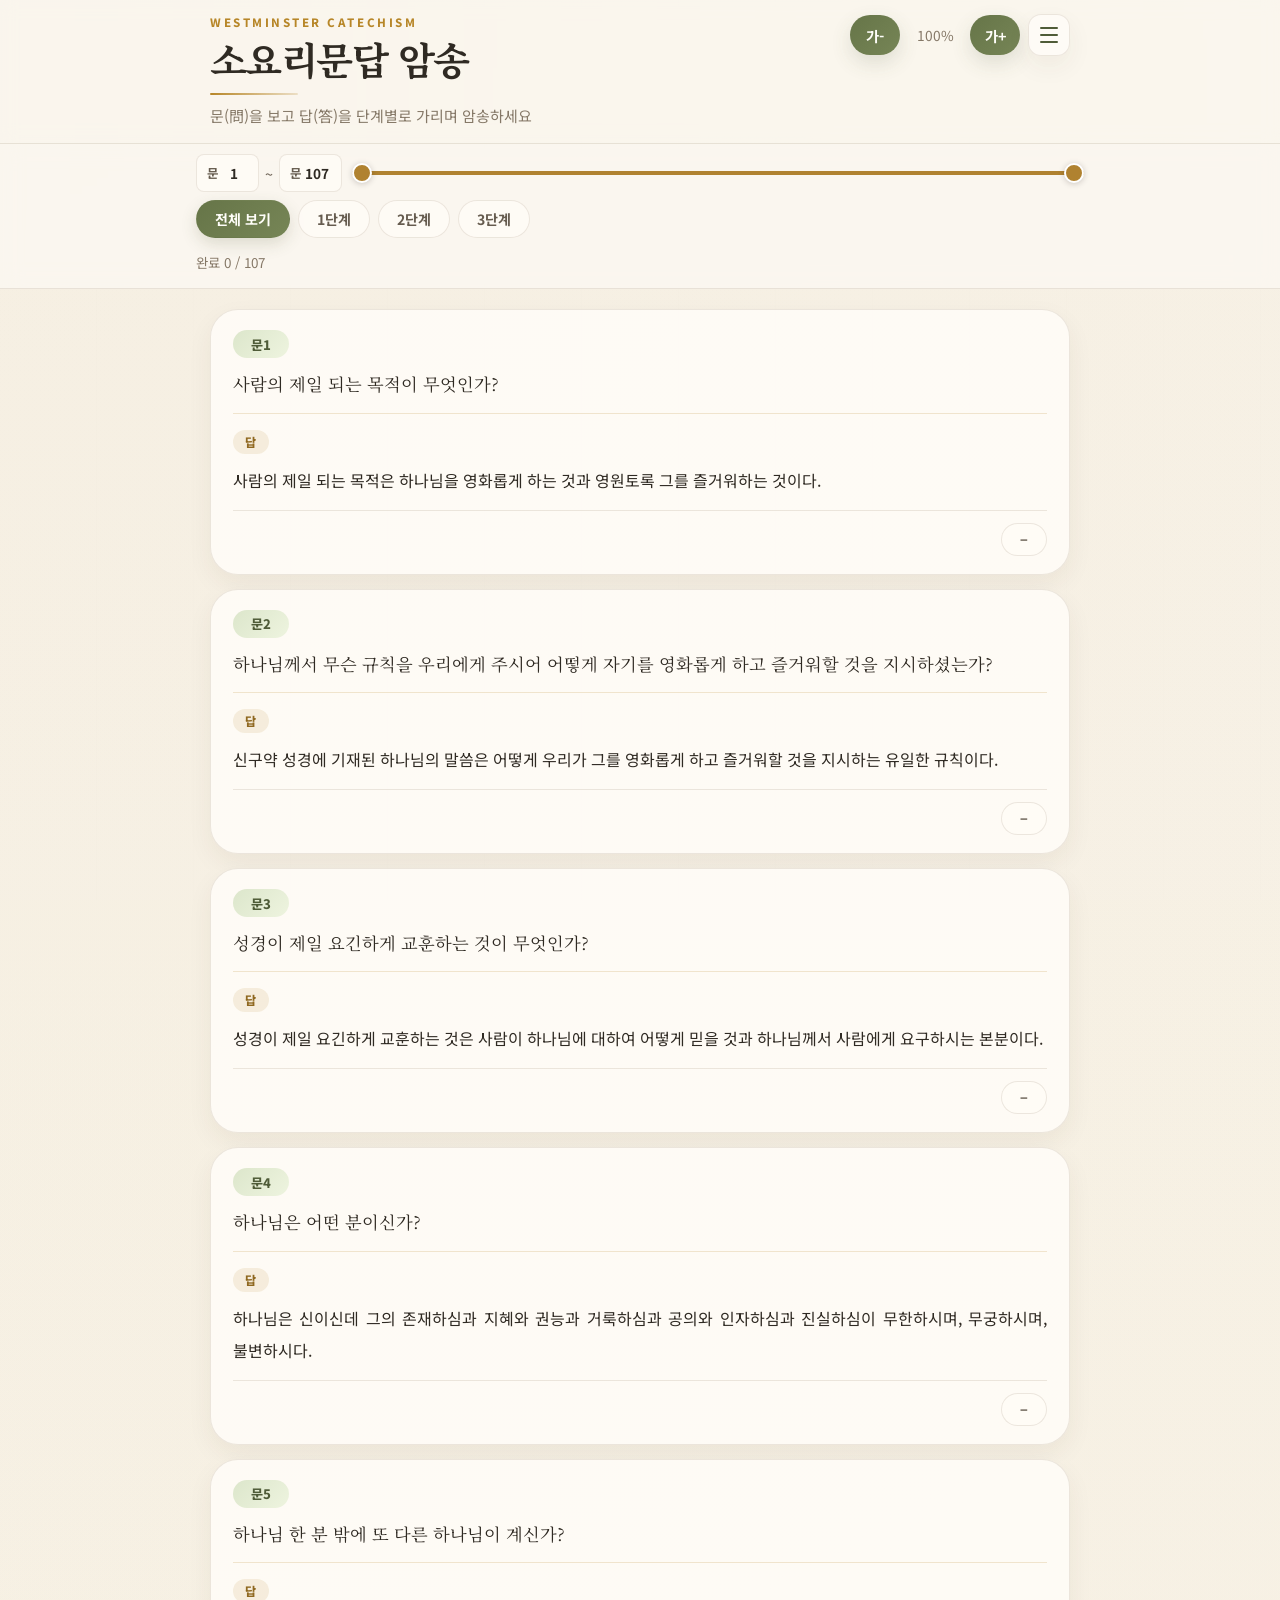
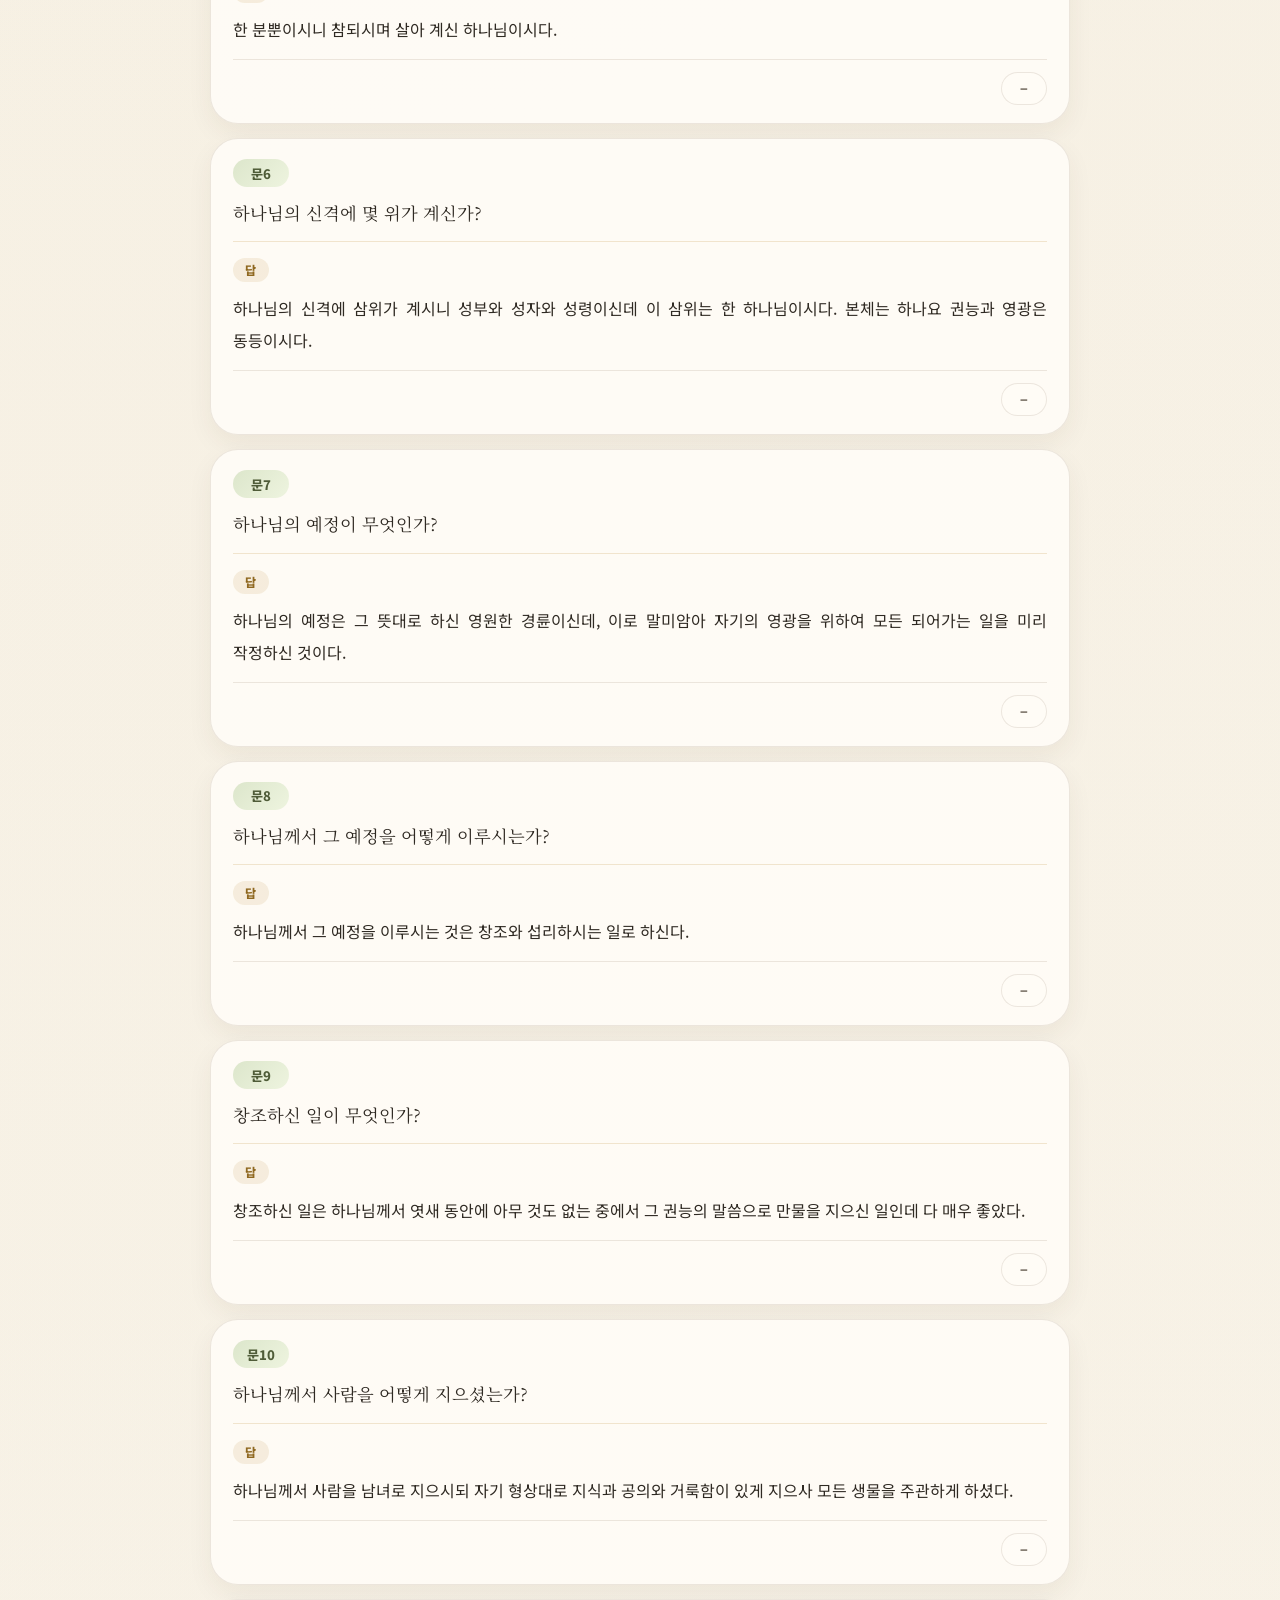
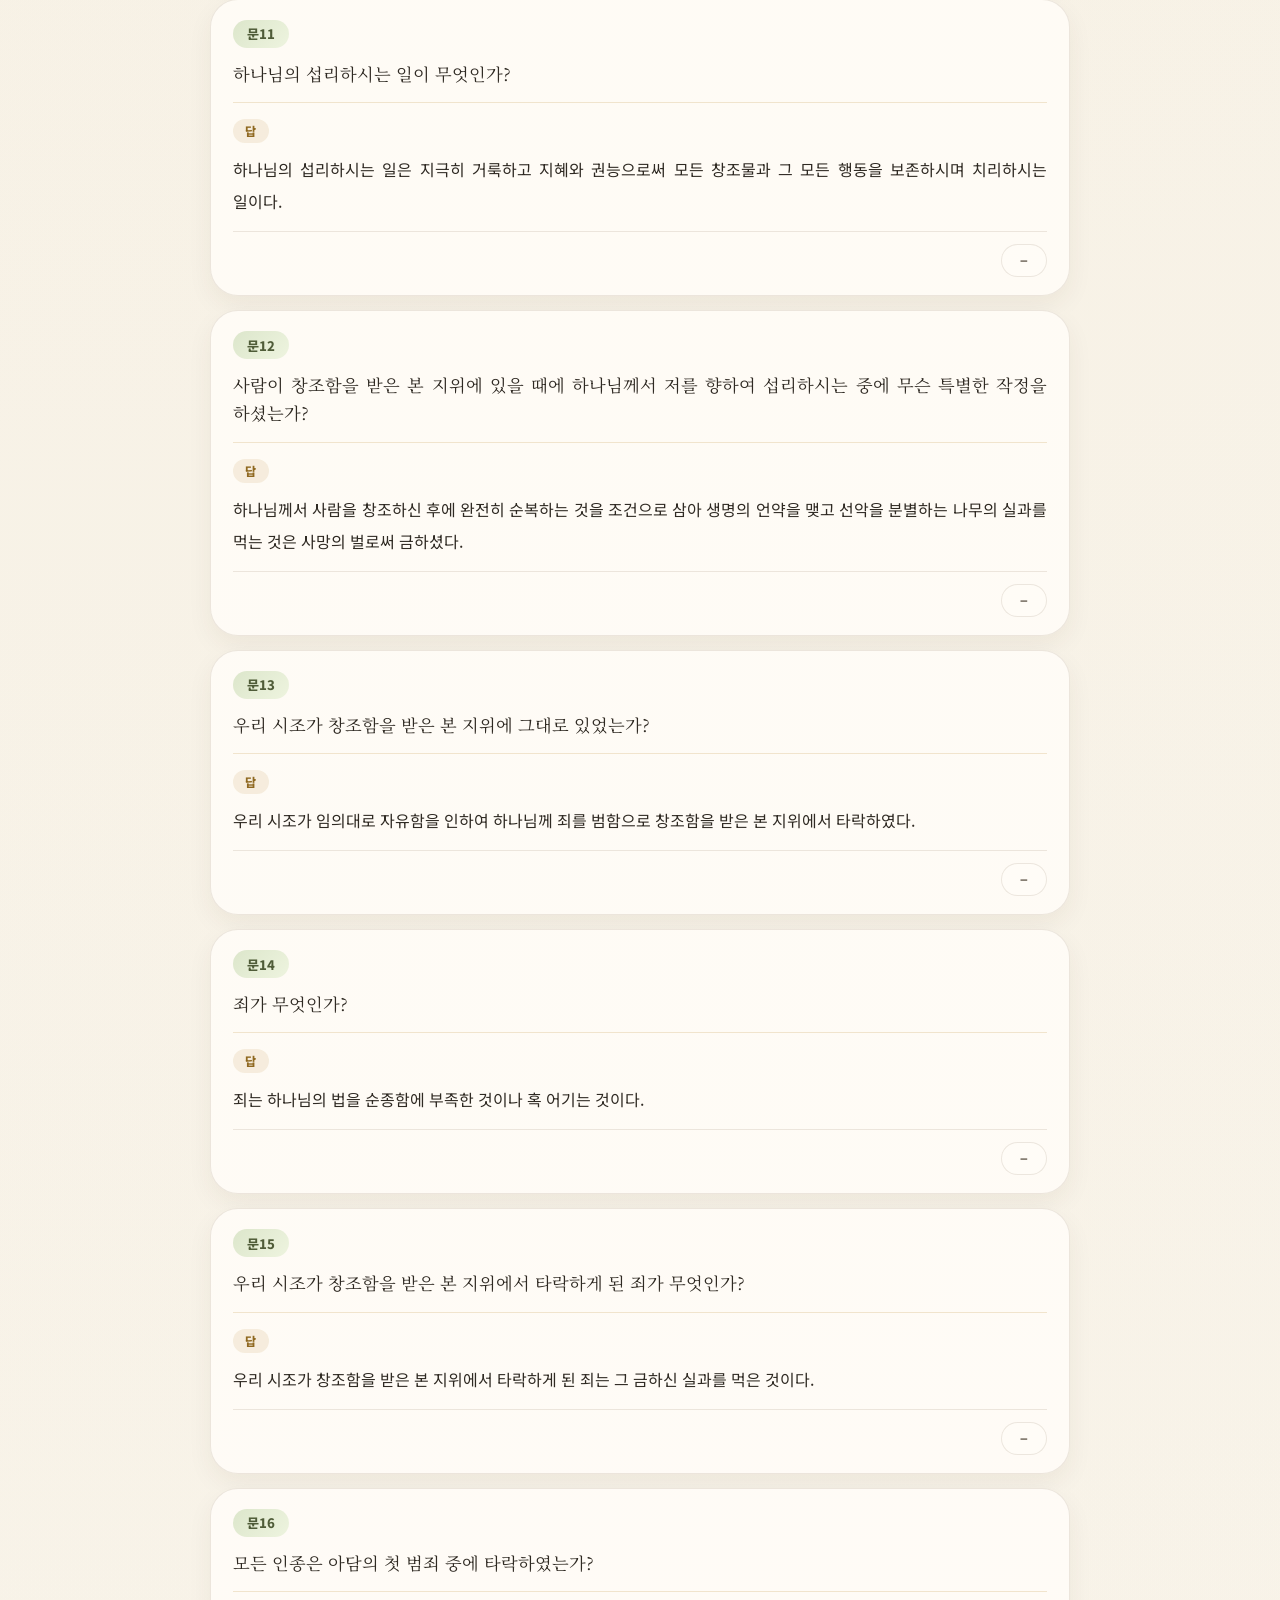
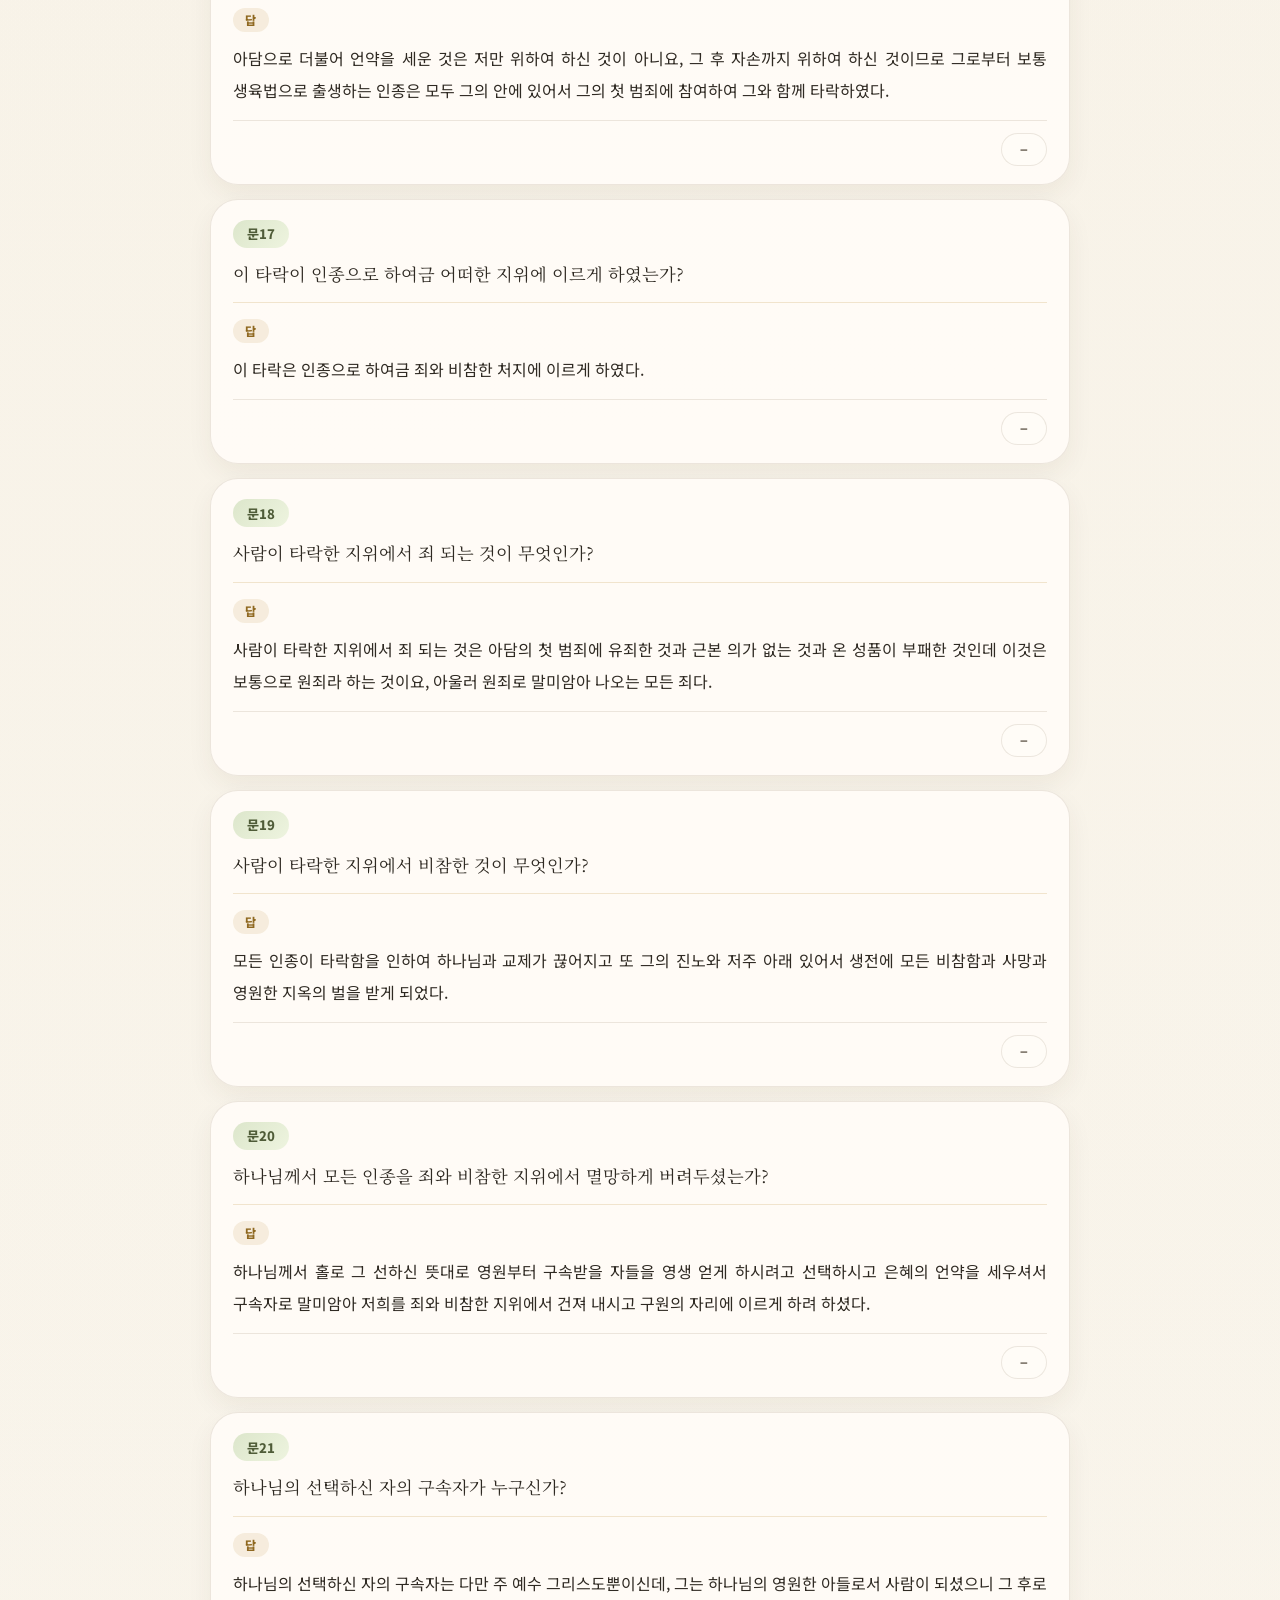
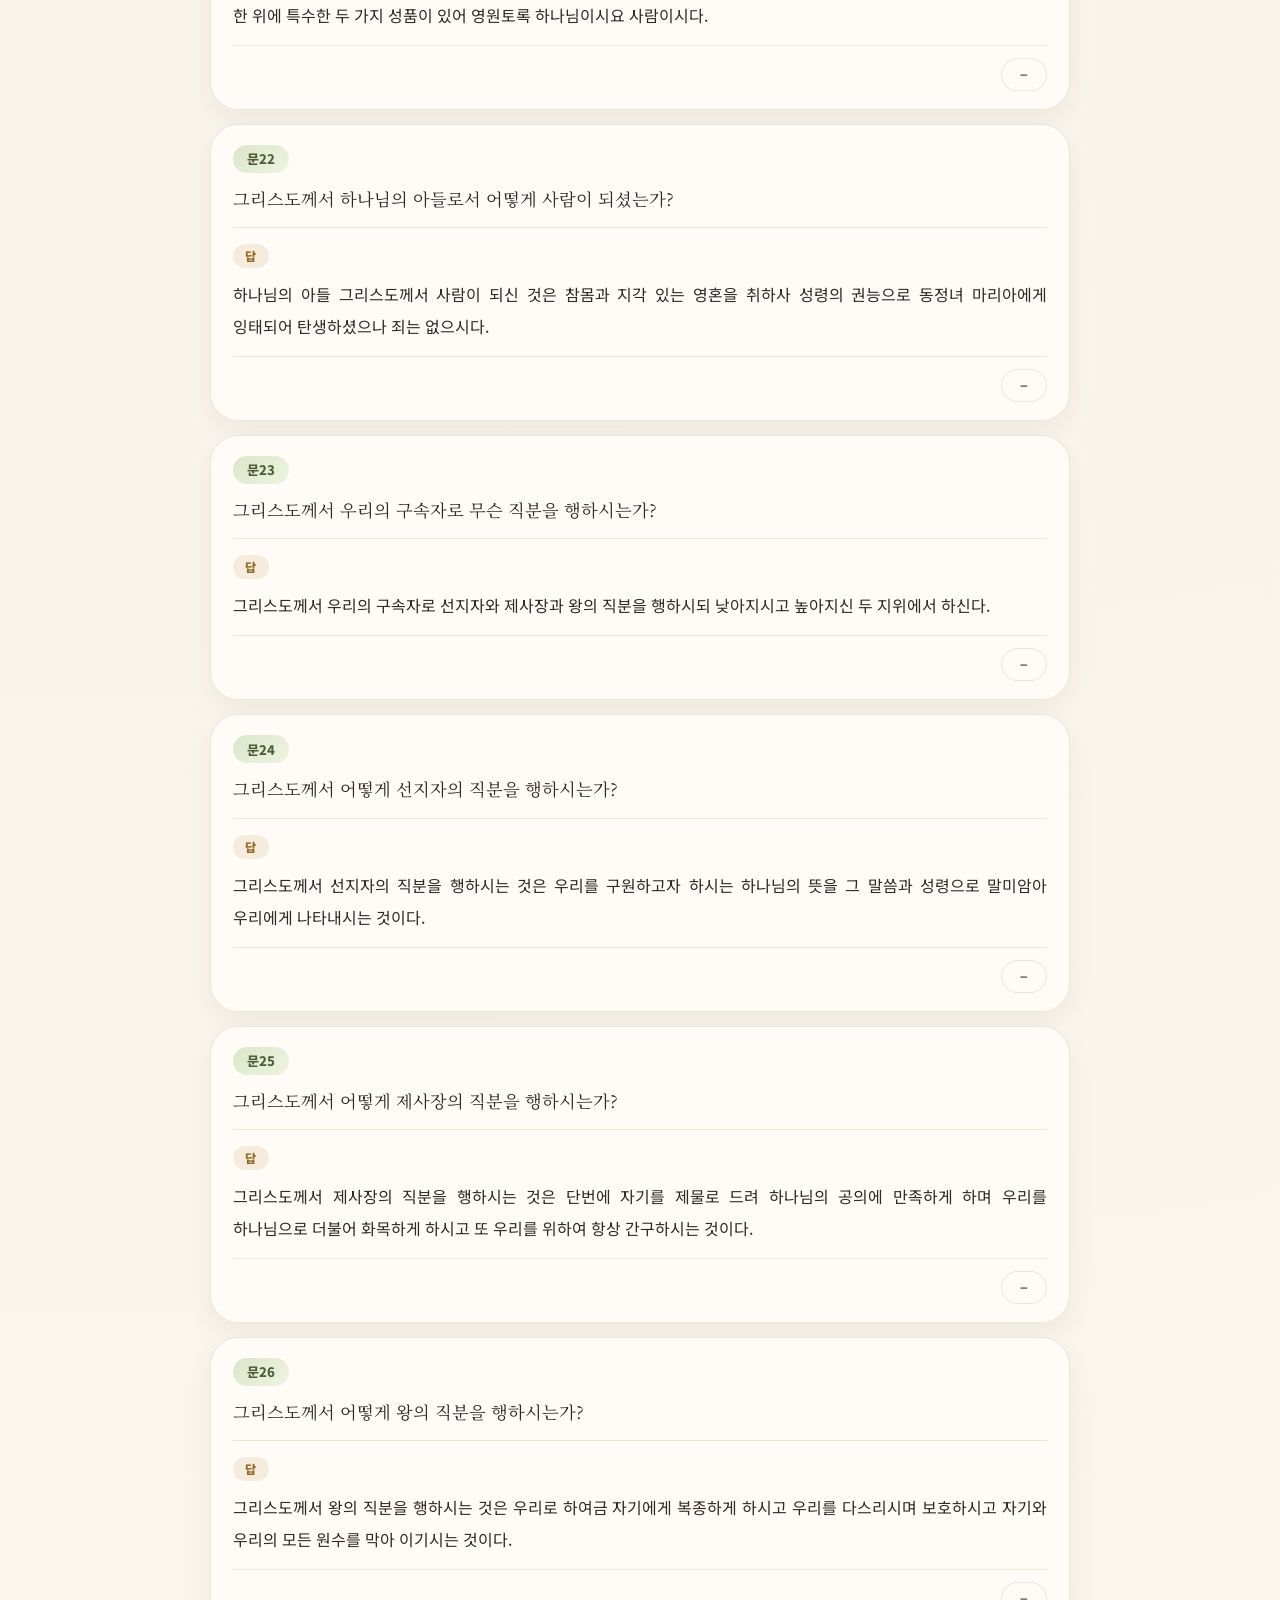
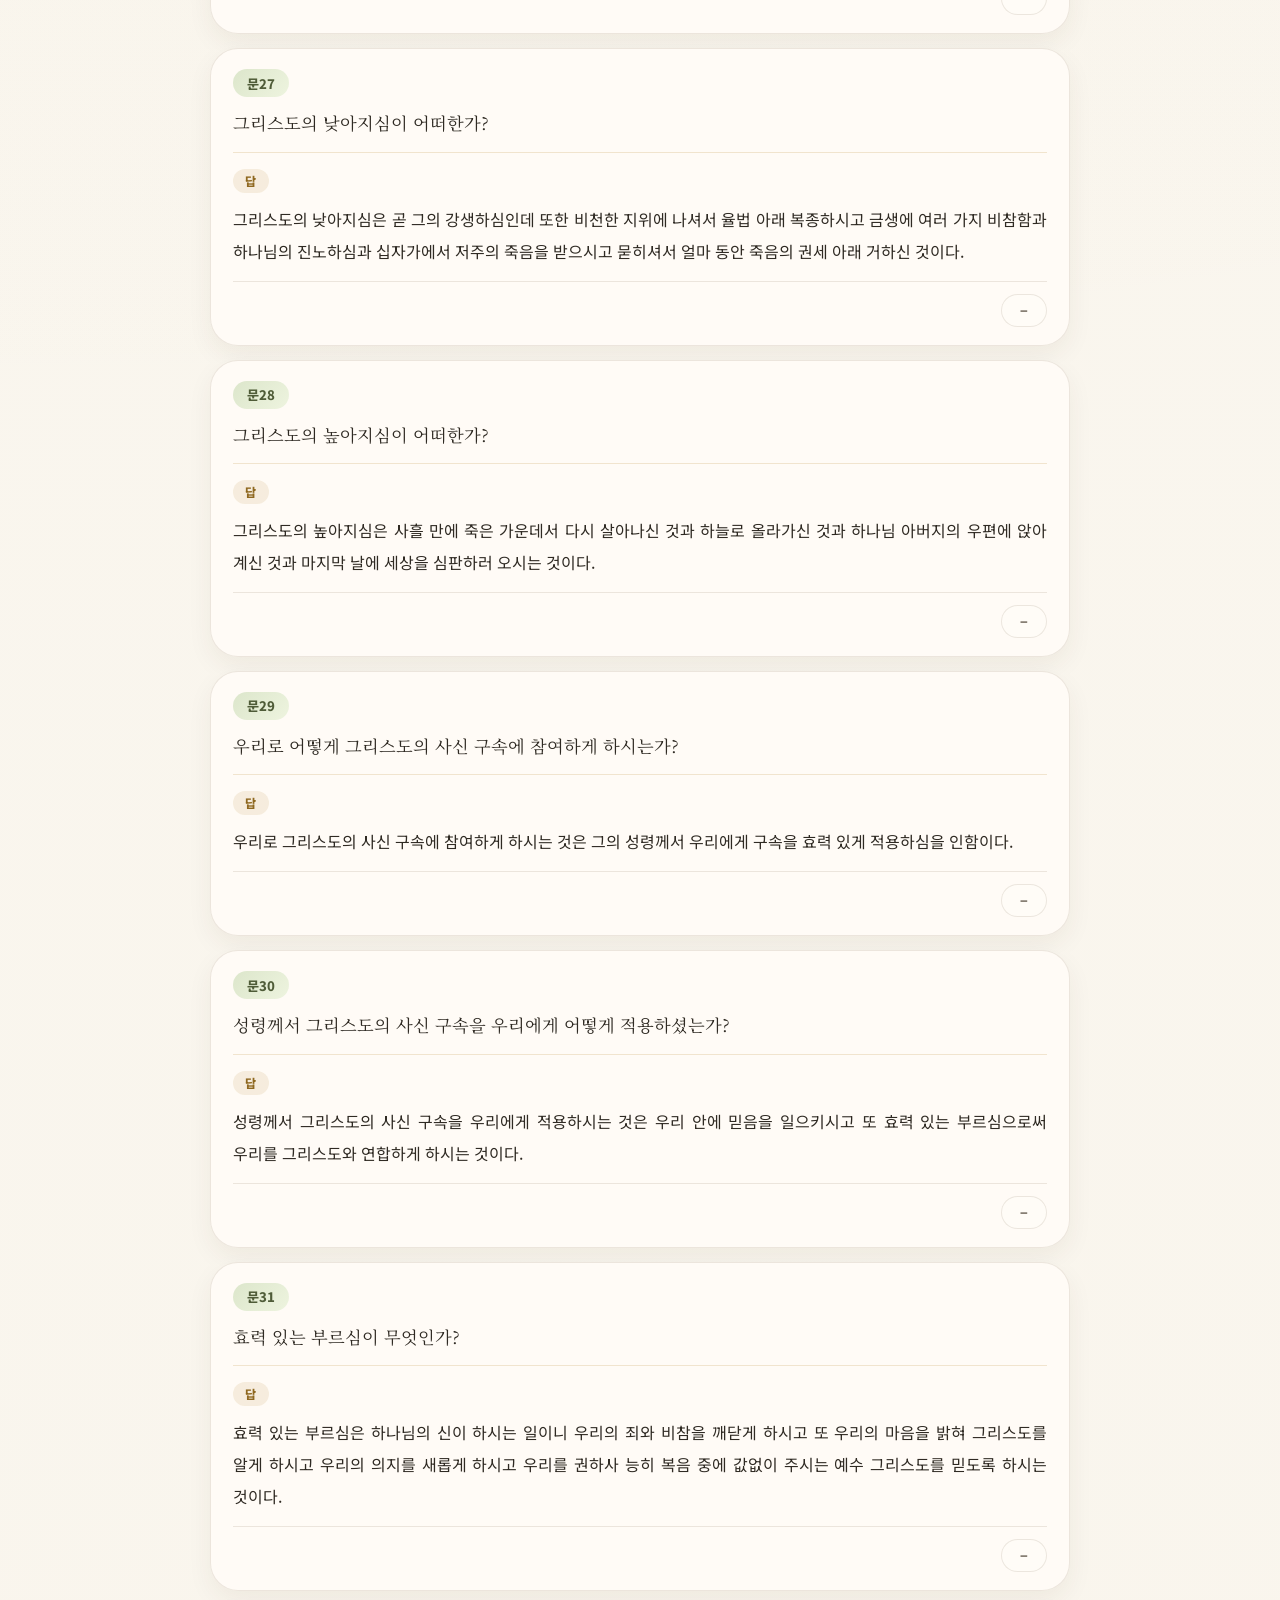
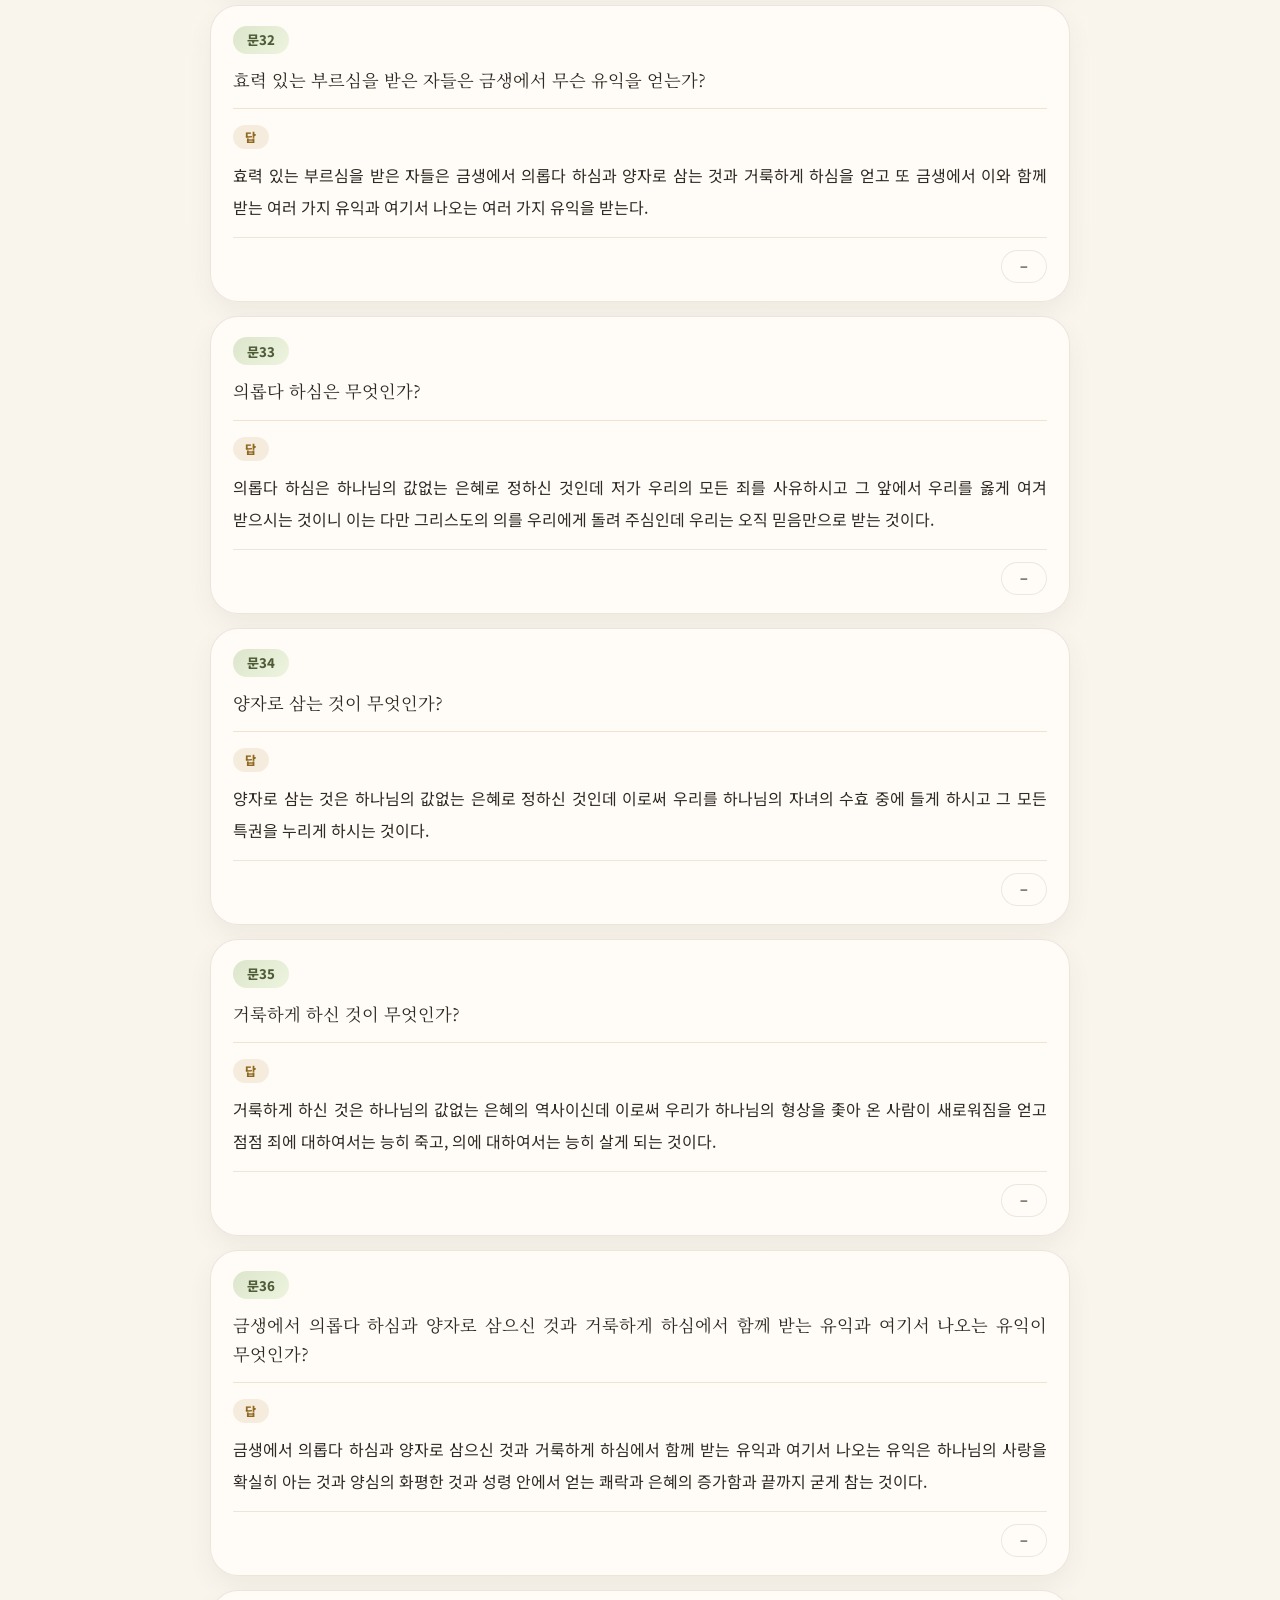
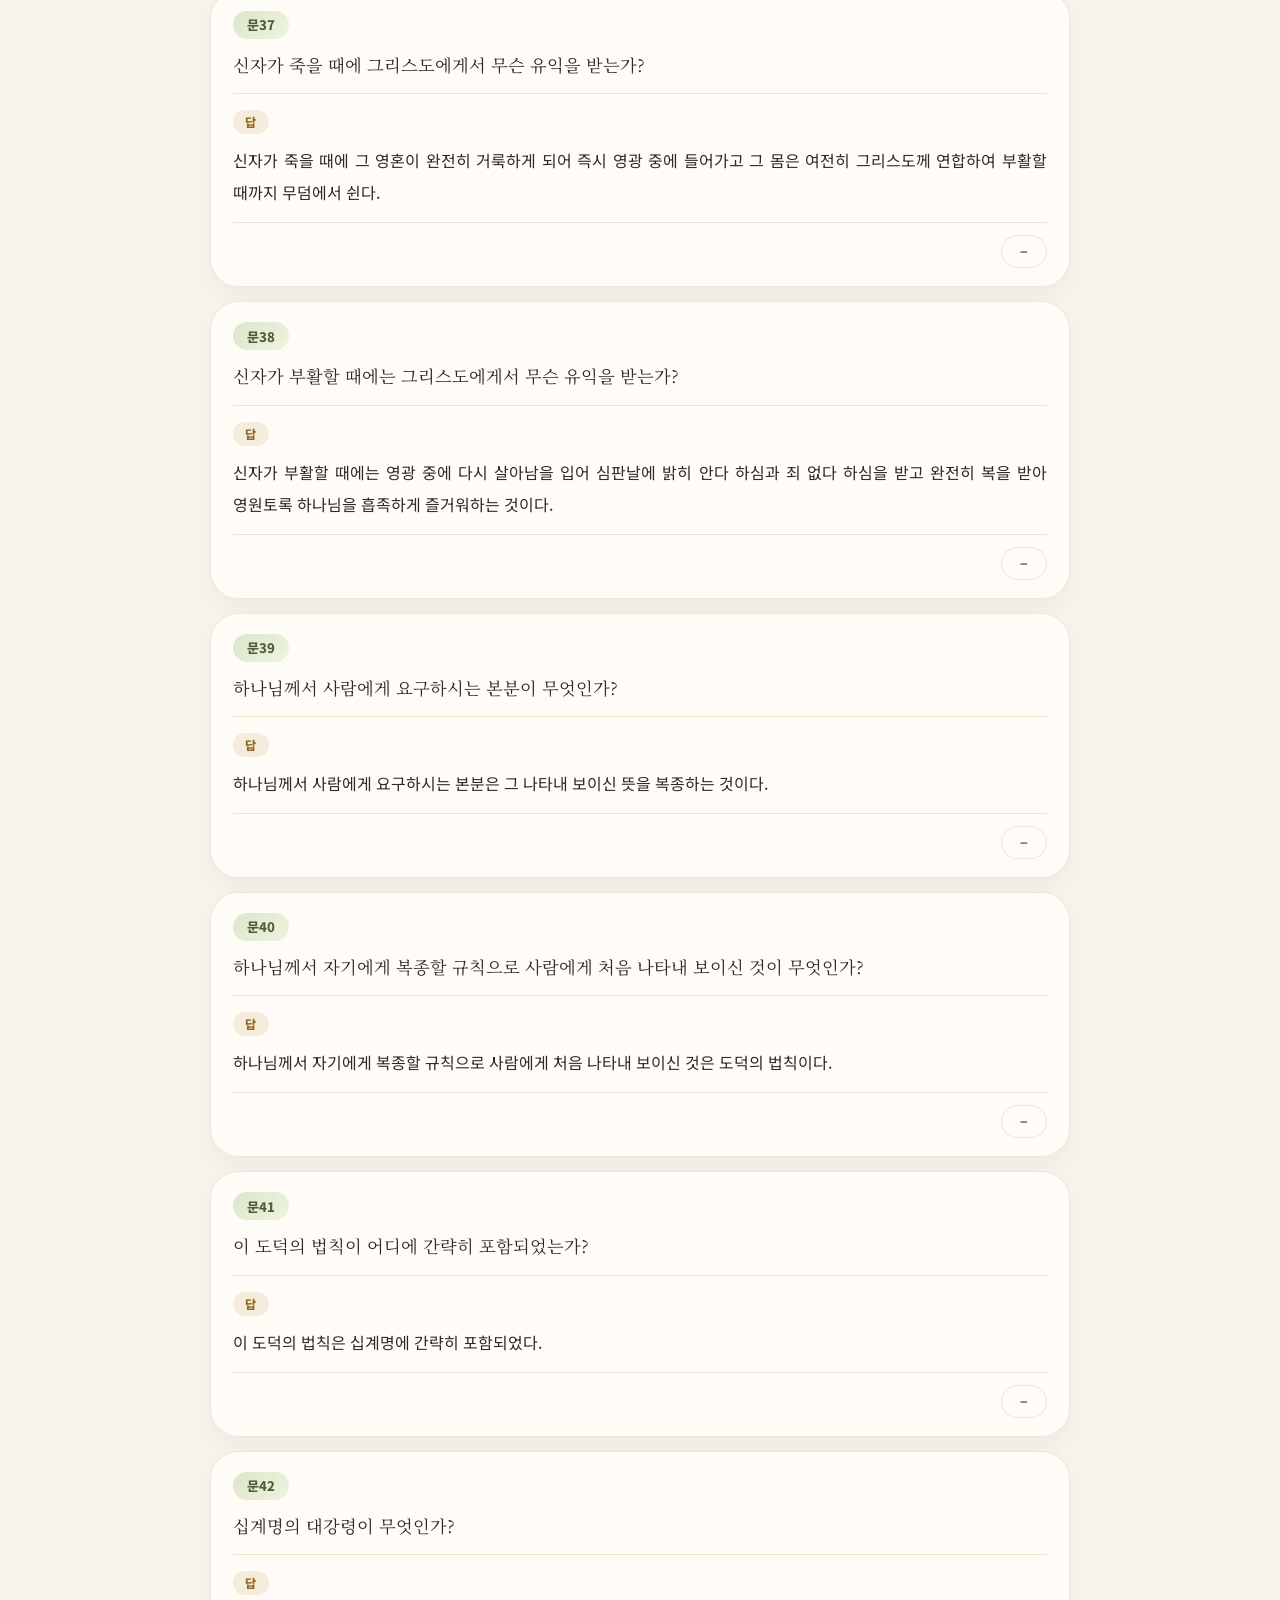
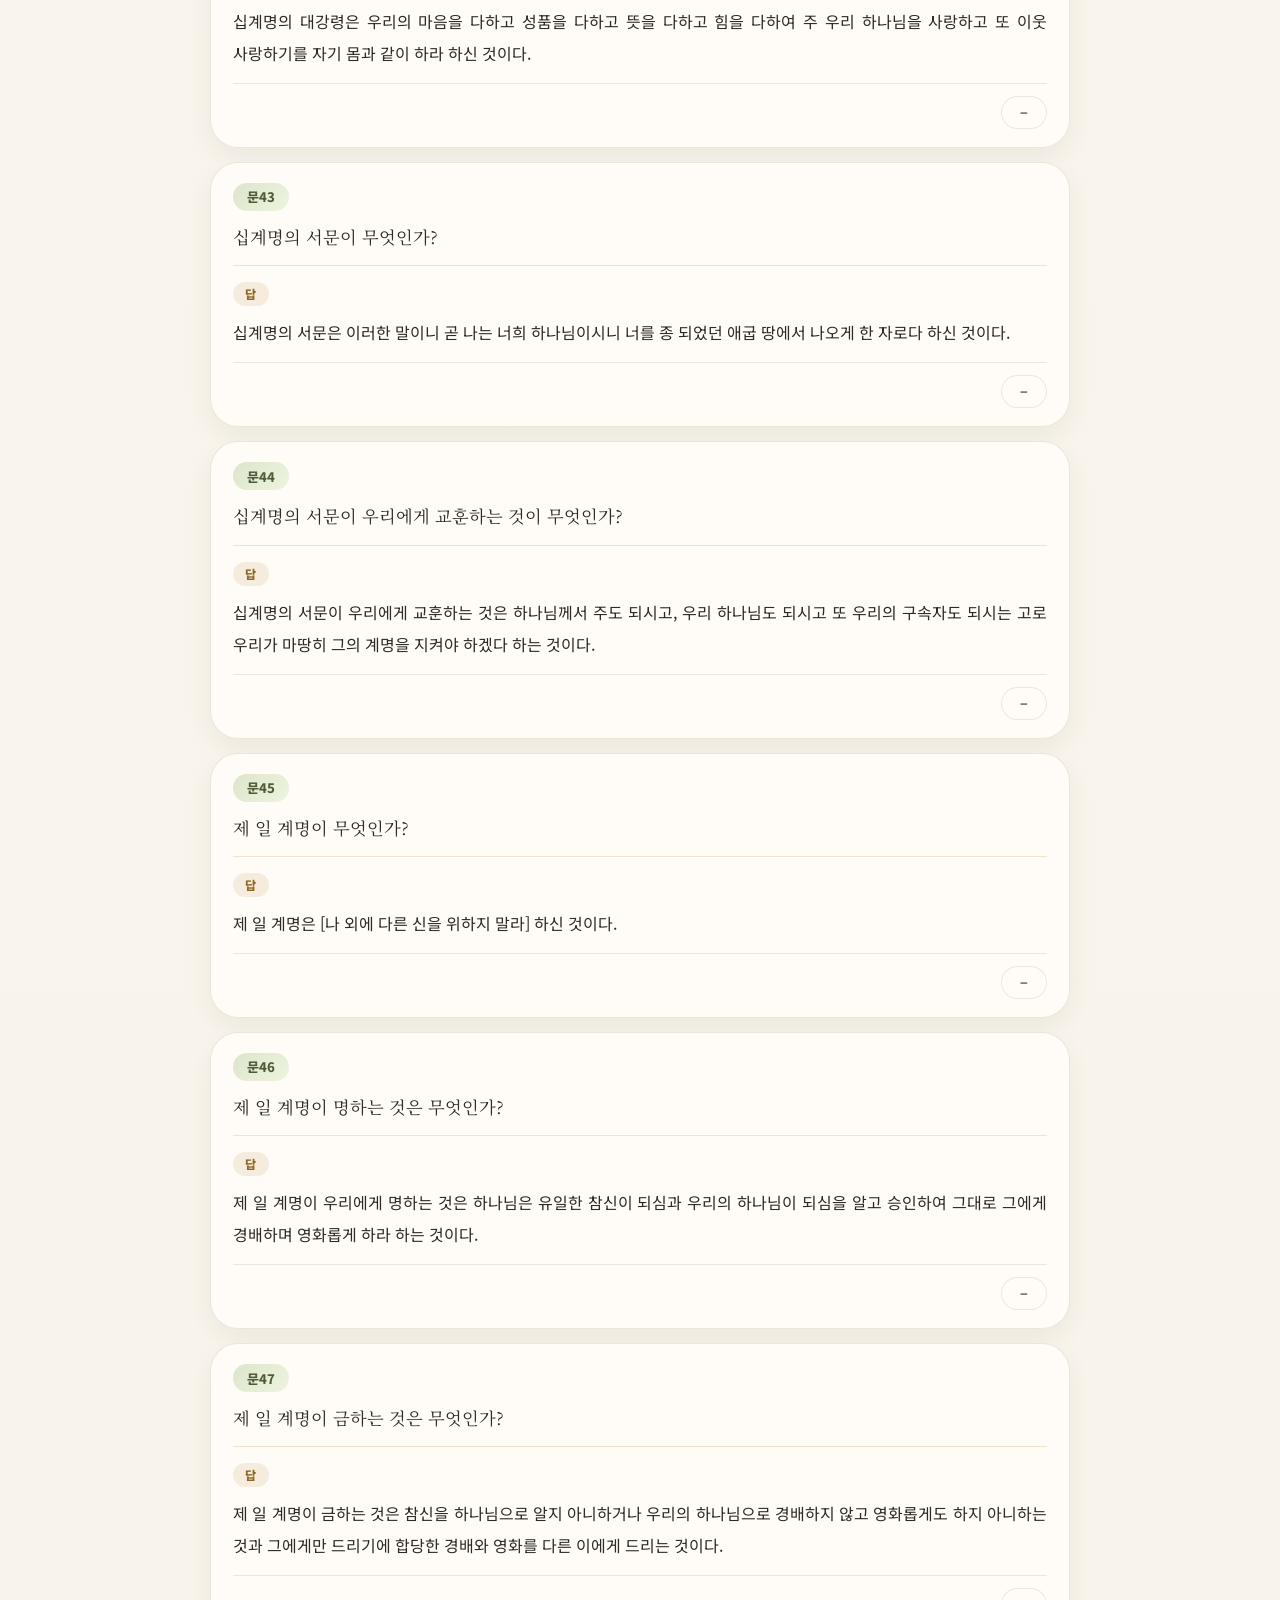
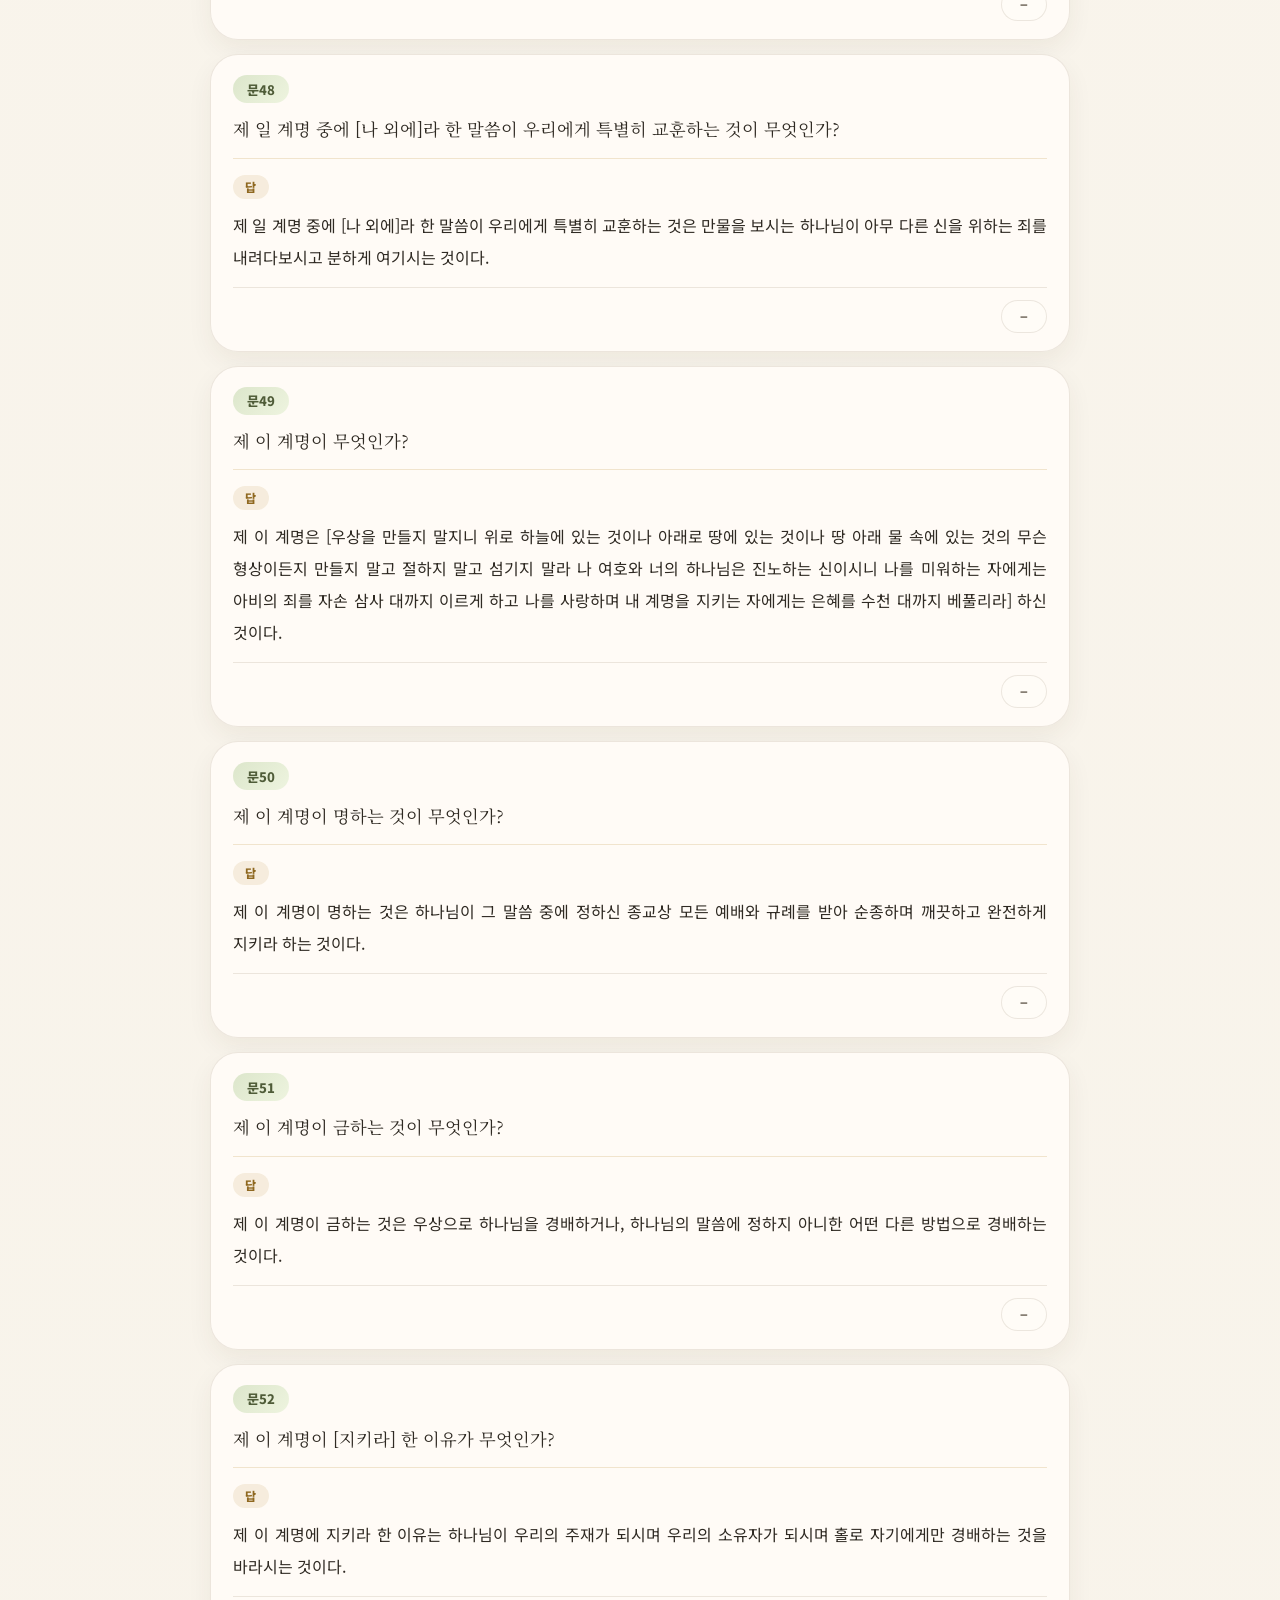
==== commit 4b4f9ee8: "모바일에서 잘 컨트롤 되도록 수정" ====
--- a/quiz.html
+++ b/quiz.html
@@ -8,6 +8,7 @@
     <meta name="apple-mobile-web-app-status-bar-style" content="default" />
     <meta name="apple-mobile-web-app-title" content="소요리문답 암송" />
     <title>소요리문답 암송</title>
+    <link rel="manifest" href="manifest.webmanifest" />
     <link rel="icon" type="image/png" sizes="32x32" href="icons/favicon-32.png" />
     <link rel="apple-touch-icon" href="icons/apple-touch-icon.png" />
     <link rel="preconnect" href="https://fonts.googleapis.com" />
@@ -55,9 +56,9 @@
         <div class="quiz-ctrl">
           <div class="range-row" role="group" aria-label="구간 선택">
             <div class="dual-range-vals">
-              <label class="dual-val-box" id="range-from-val" for="inp-from"><span class="dual-prefix">문</span><input type="number" id="inp-from" class="dual-val-input" min="1" max="107" value="1" inputmode="numeric" aria-label="시작 번호 직접 입력" /></label>
+              <label class="dual-val-box" id="range-from-val" for="inp-from"><span class="dual-prefix">문</span><input type="text" id="inp-from" class="dual-val-input" inputmode="numeric" pattern="[0-9]*" value="1" aria-label="시작 번호 직접 입력" /></label>
               <span class="dual-tilde">~</span>
-              <label class="dual-val-box" id="range-to-val" for="inp-to"><span class="dual-prefix">문</span><input type="number" id="inp-to" class="dual-val-input" min="1" max="107" value="107" inputmode="numeric" aria-label="끝 번호 직접 입력" /></label>
+              <label class="dual-val-box" id="range-to-val" for="inp-to"><span class="dual-prefix">문</span><input type="text" id="inp-to" class="dual-val-input" inputmode="numeric" pattern="[0-9]*" value="107" aria-label="끝 번호 직접 입력" /></label>
             </div>
             <div class="dual-range-track-wrap">
               <div class="dual-range-bg"></div>
--- a/quiz.css
+++ b/quiz.css
@@ -107,15 +107,10 @@
   font-variant-numeric: tabular-nums;
   color: inherit;
   width: 3.5ch;
-  padding: 0;
+  min-width: 28px;
+  padding: 4px 0;
   margin: 0;
   text-align: center;
-  -moz-appearance: textfield;
-  appearance: textfield;
-}
-
-.dual-val-input::-webkit-inner-spin-button,
-.dual-val-input::-webkit-outer-spin-button {
   -webkit-appearance: none;
   appearance: none;
 }
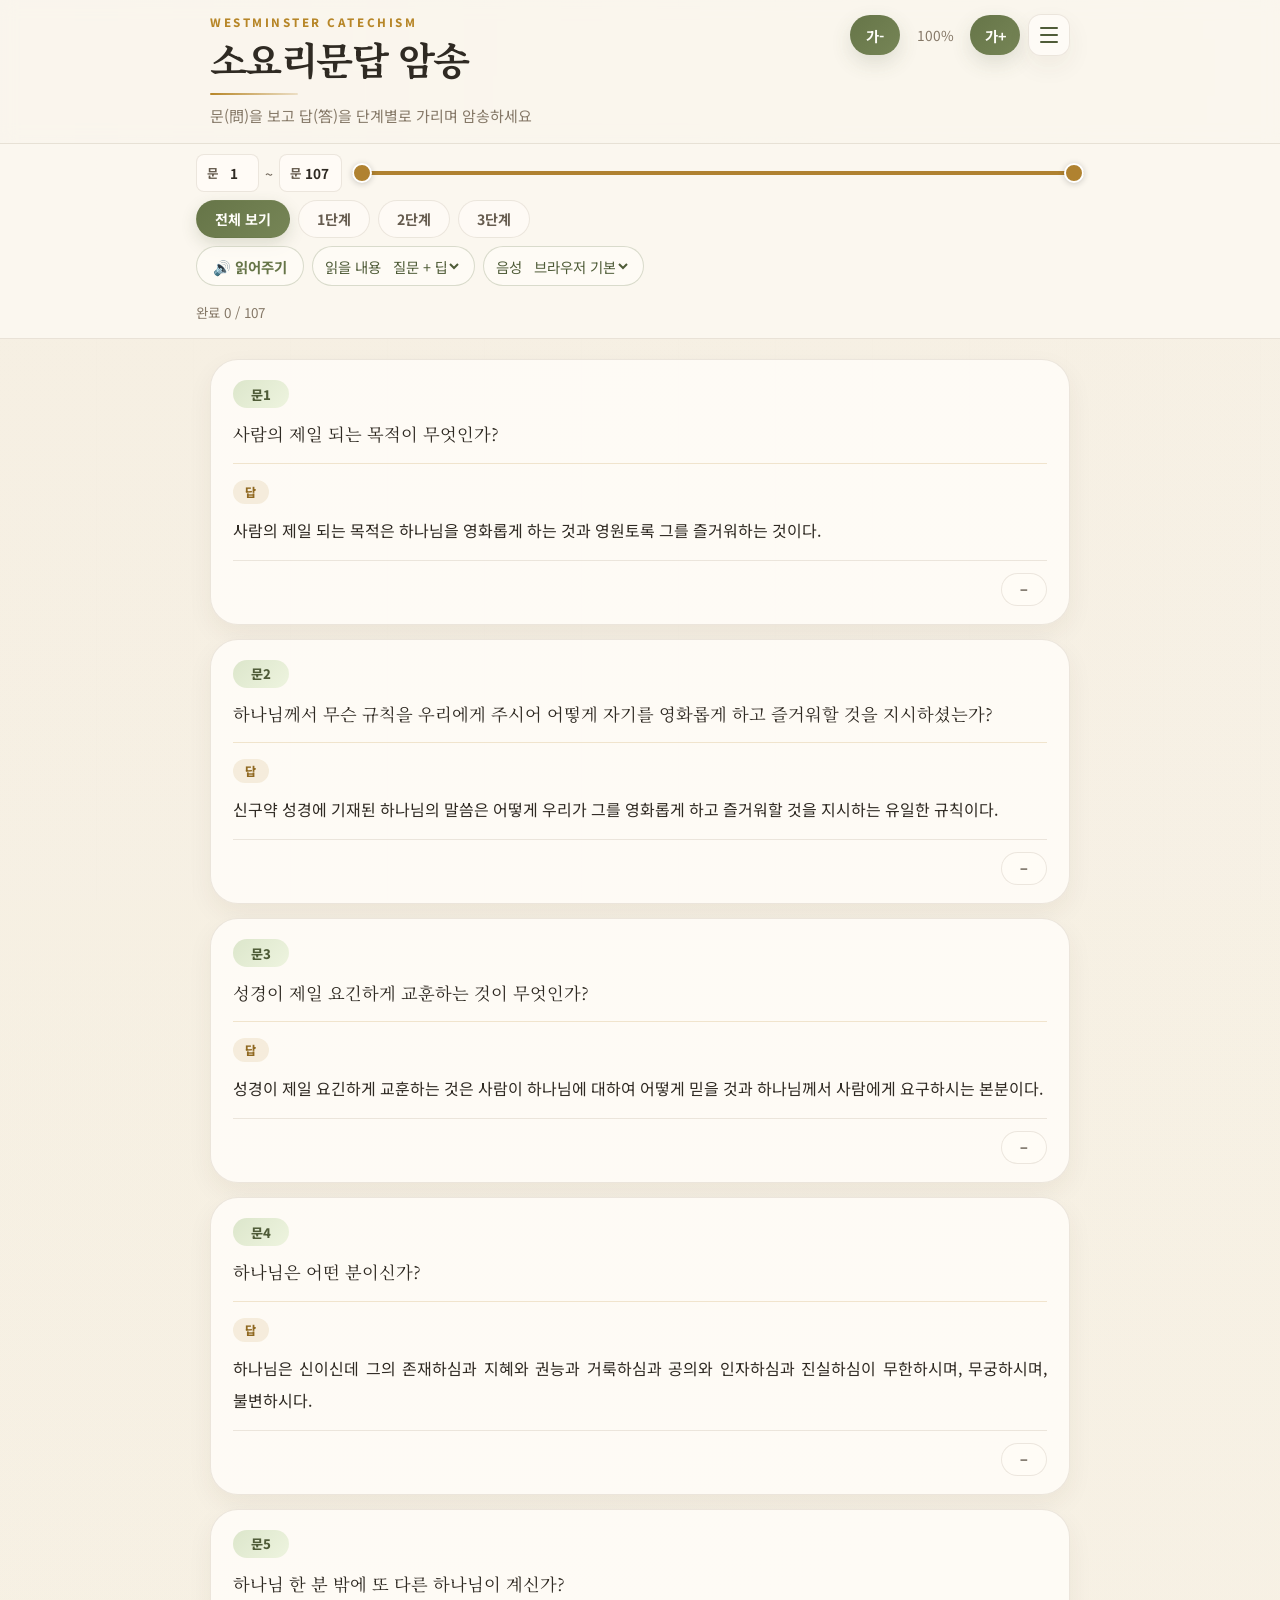
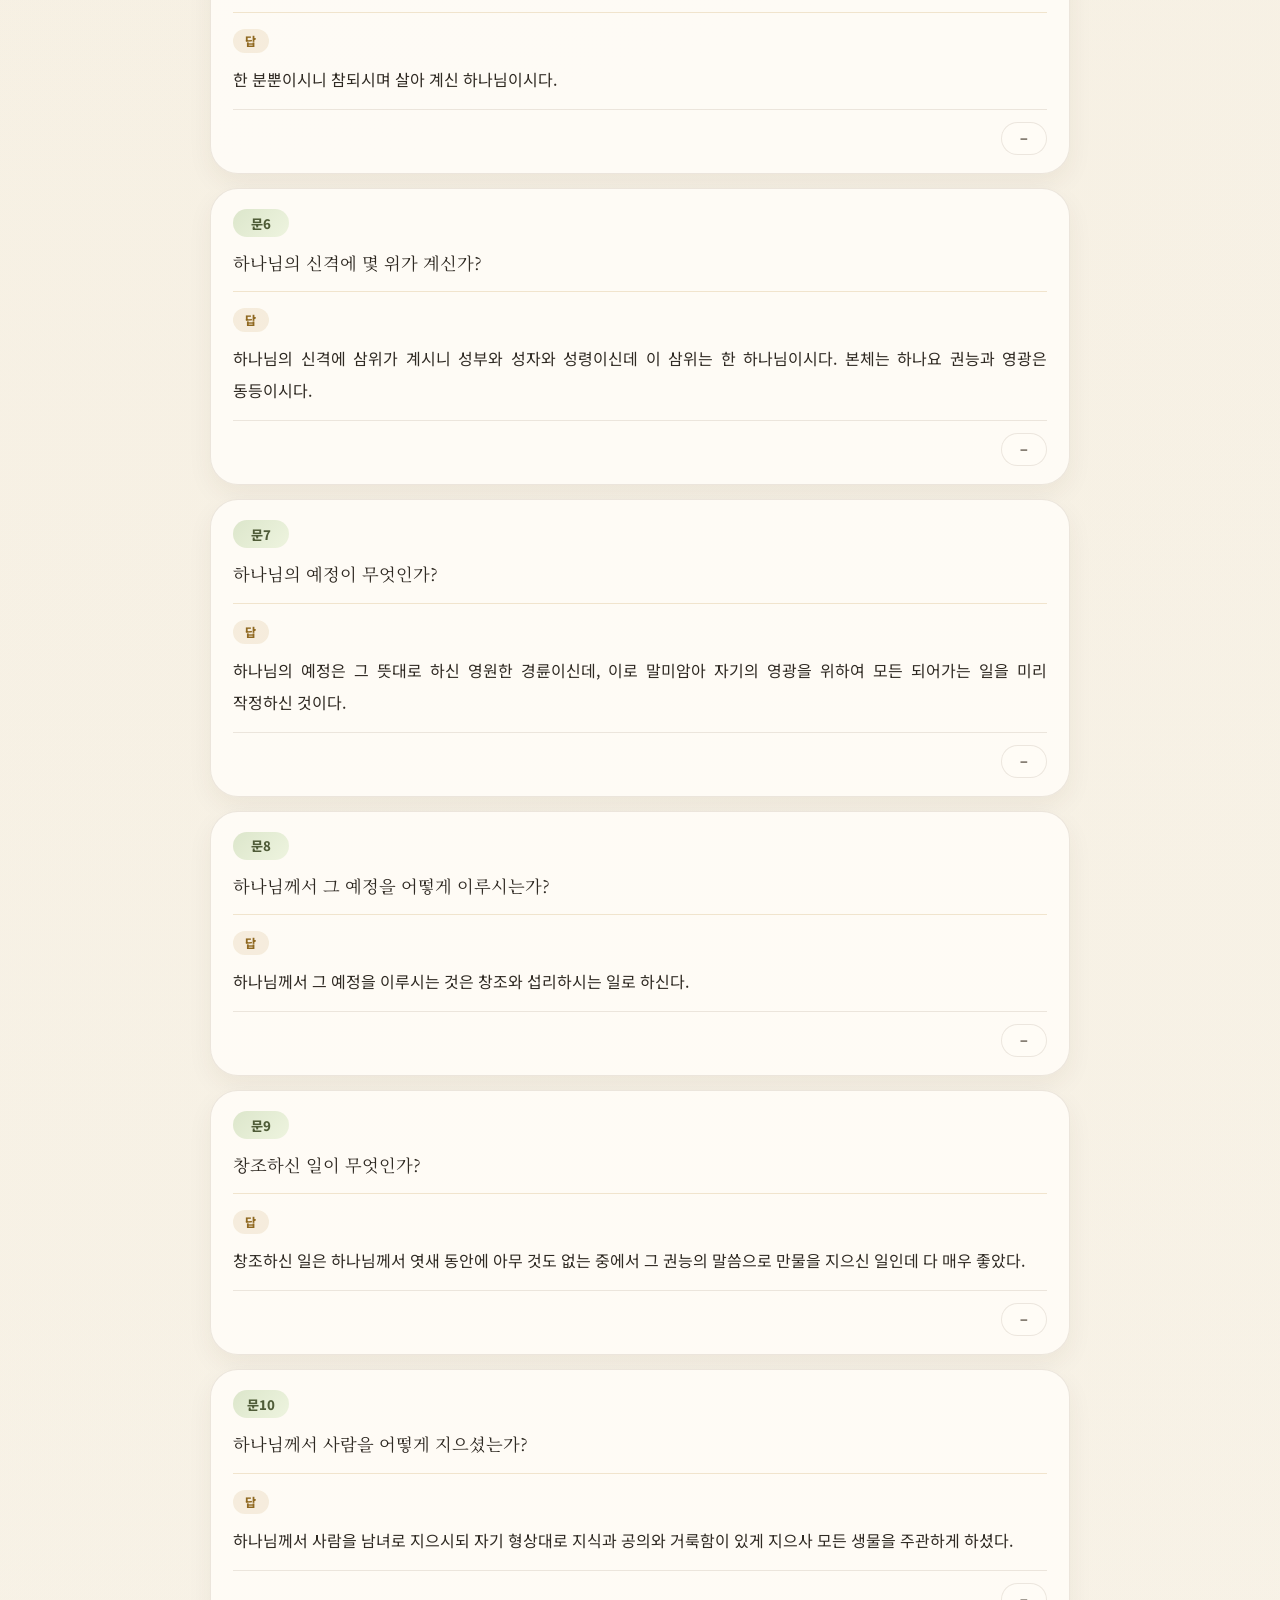
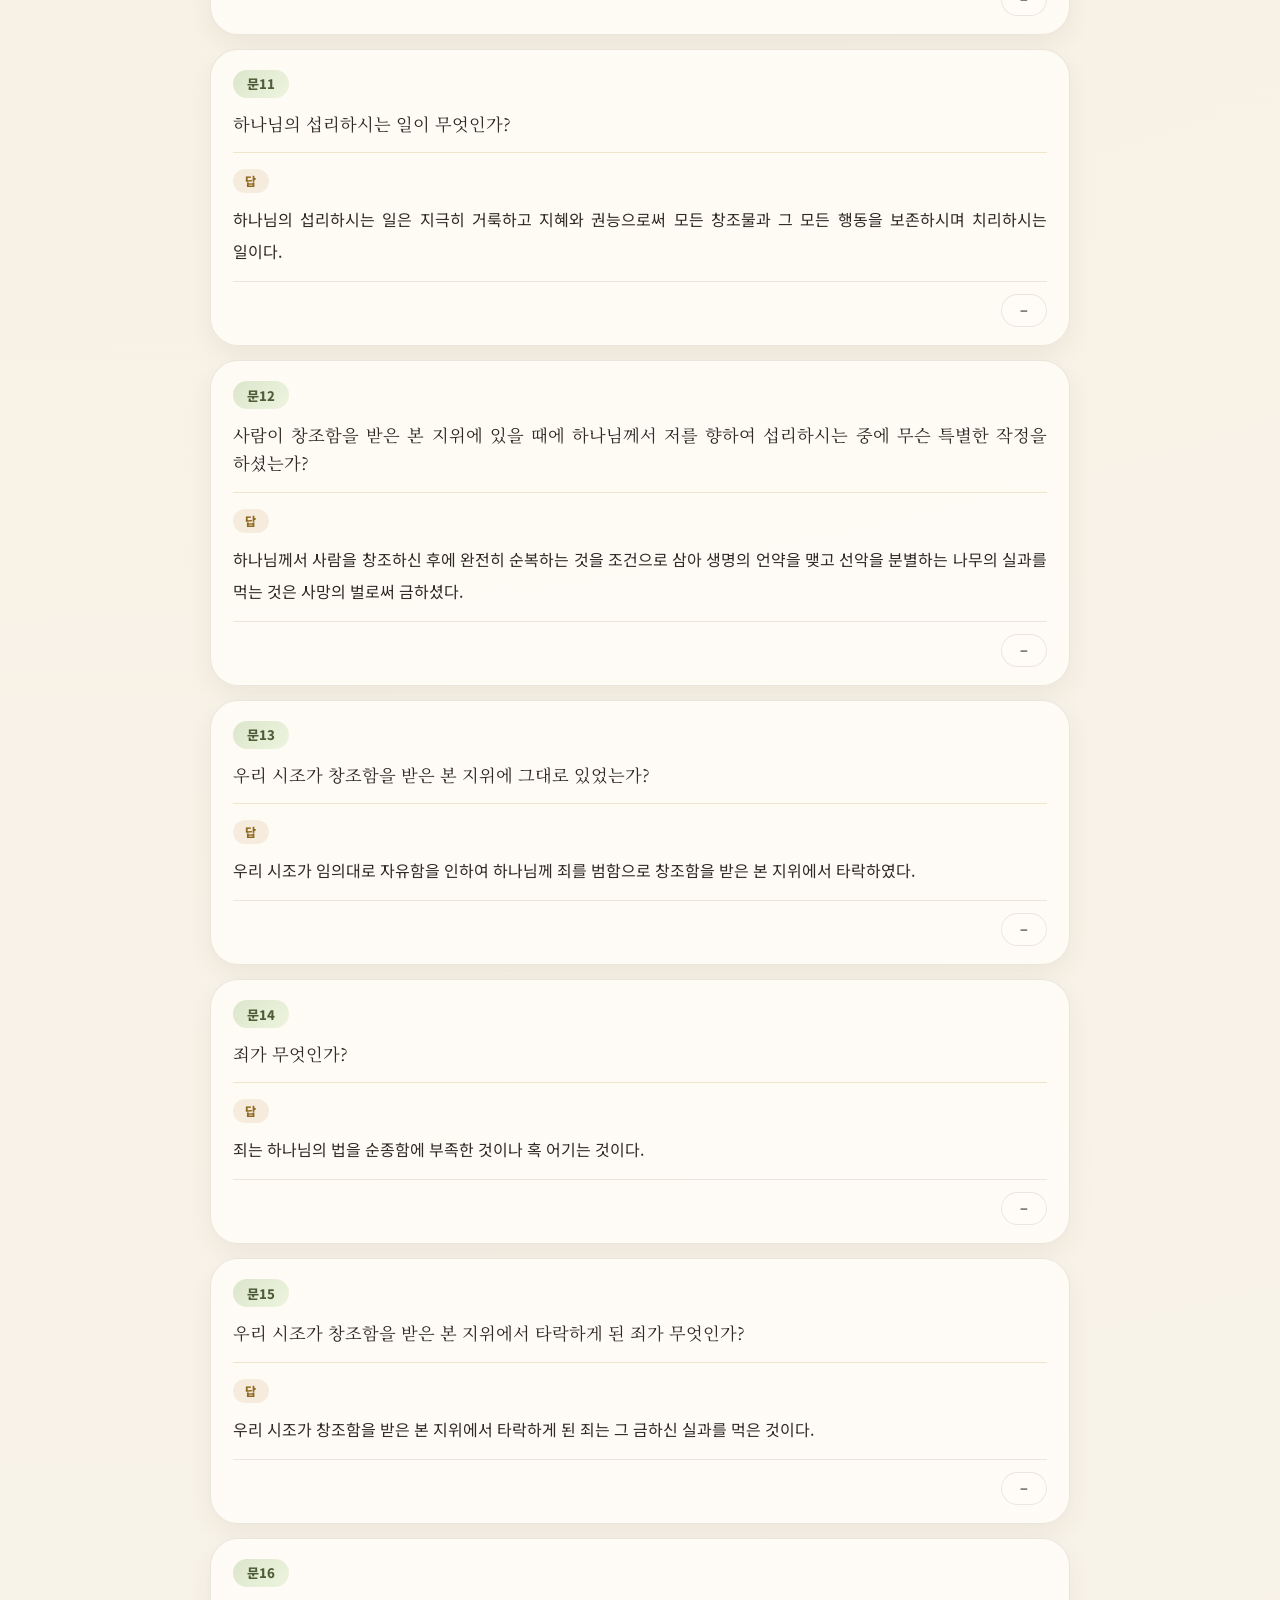
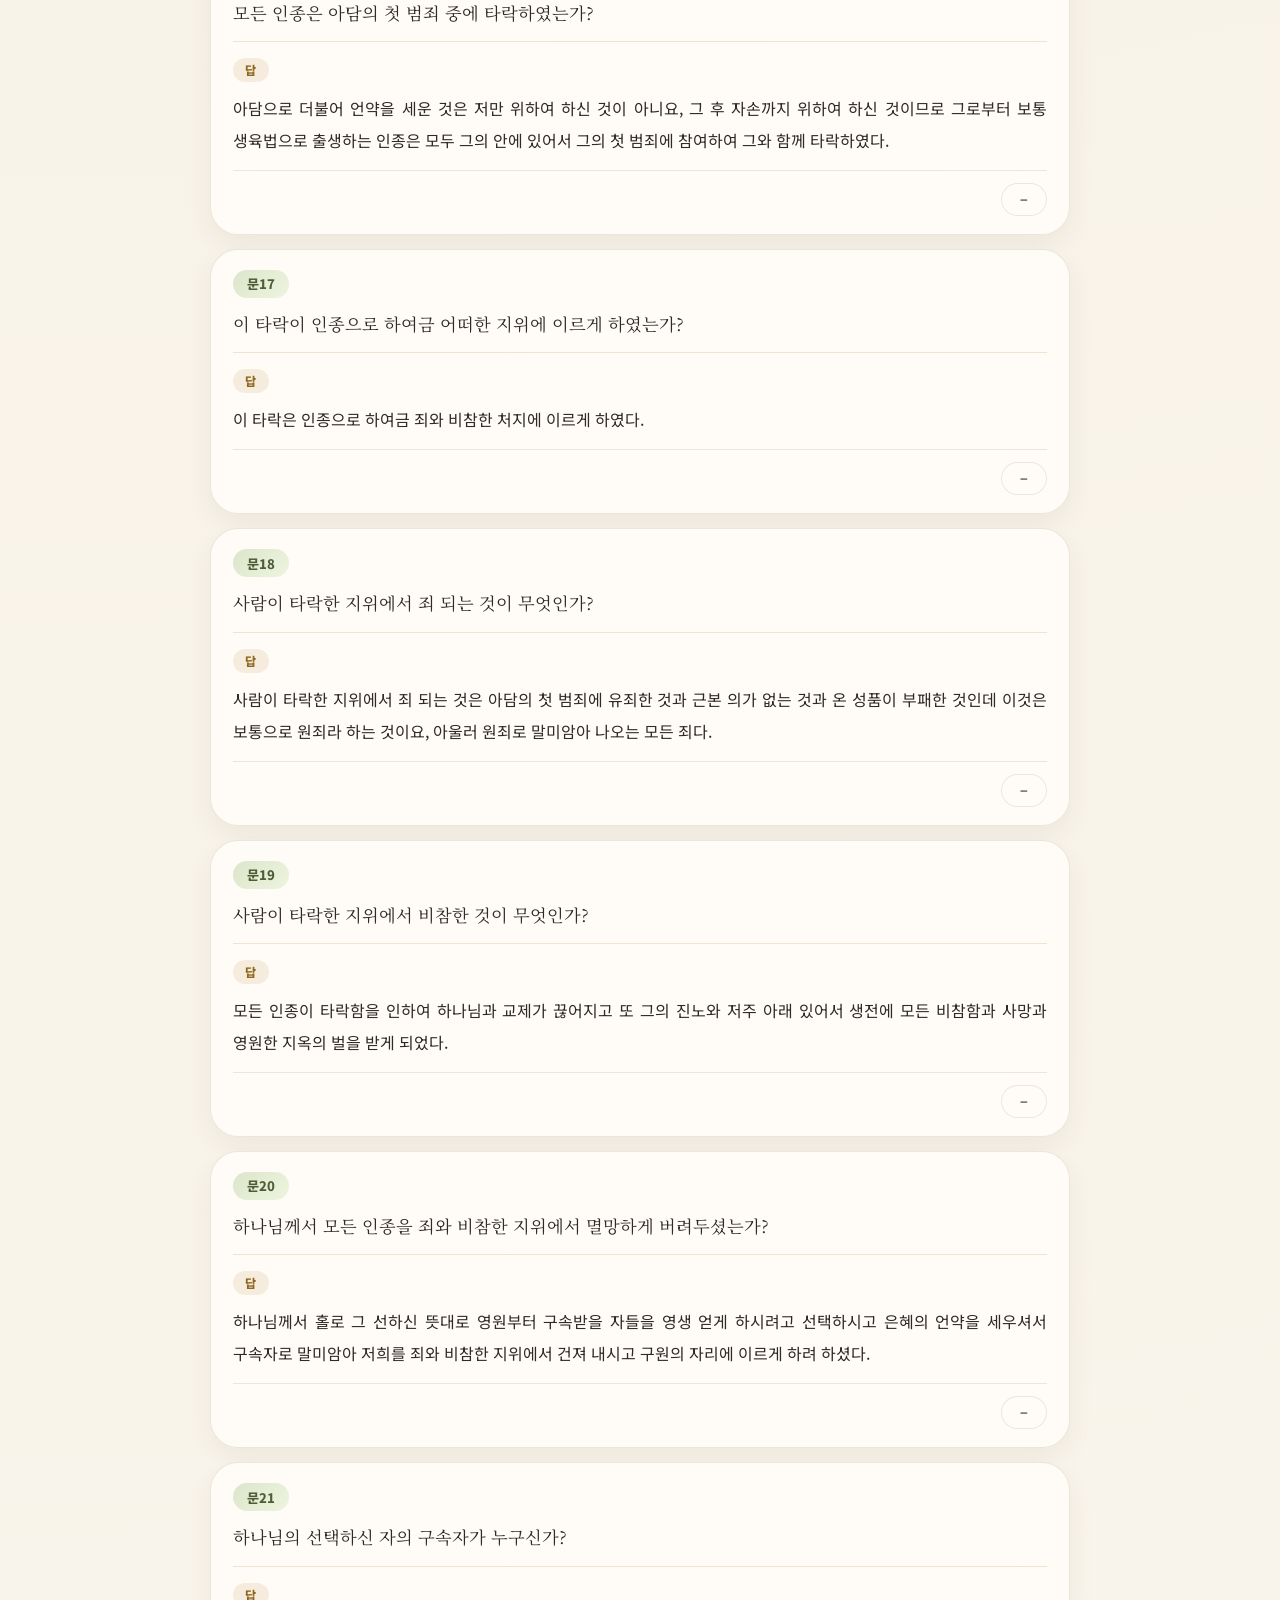
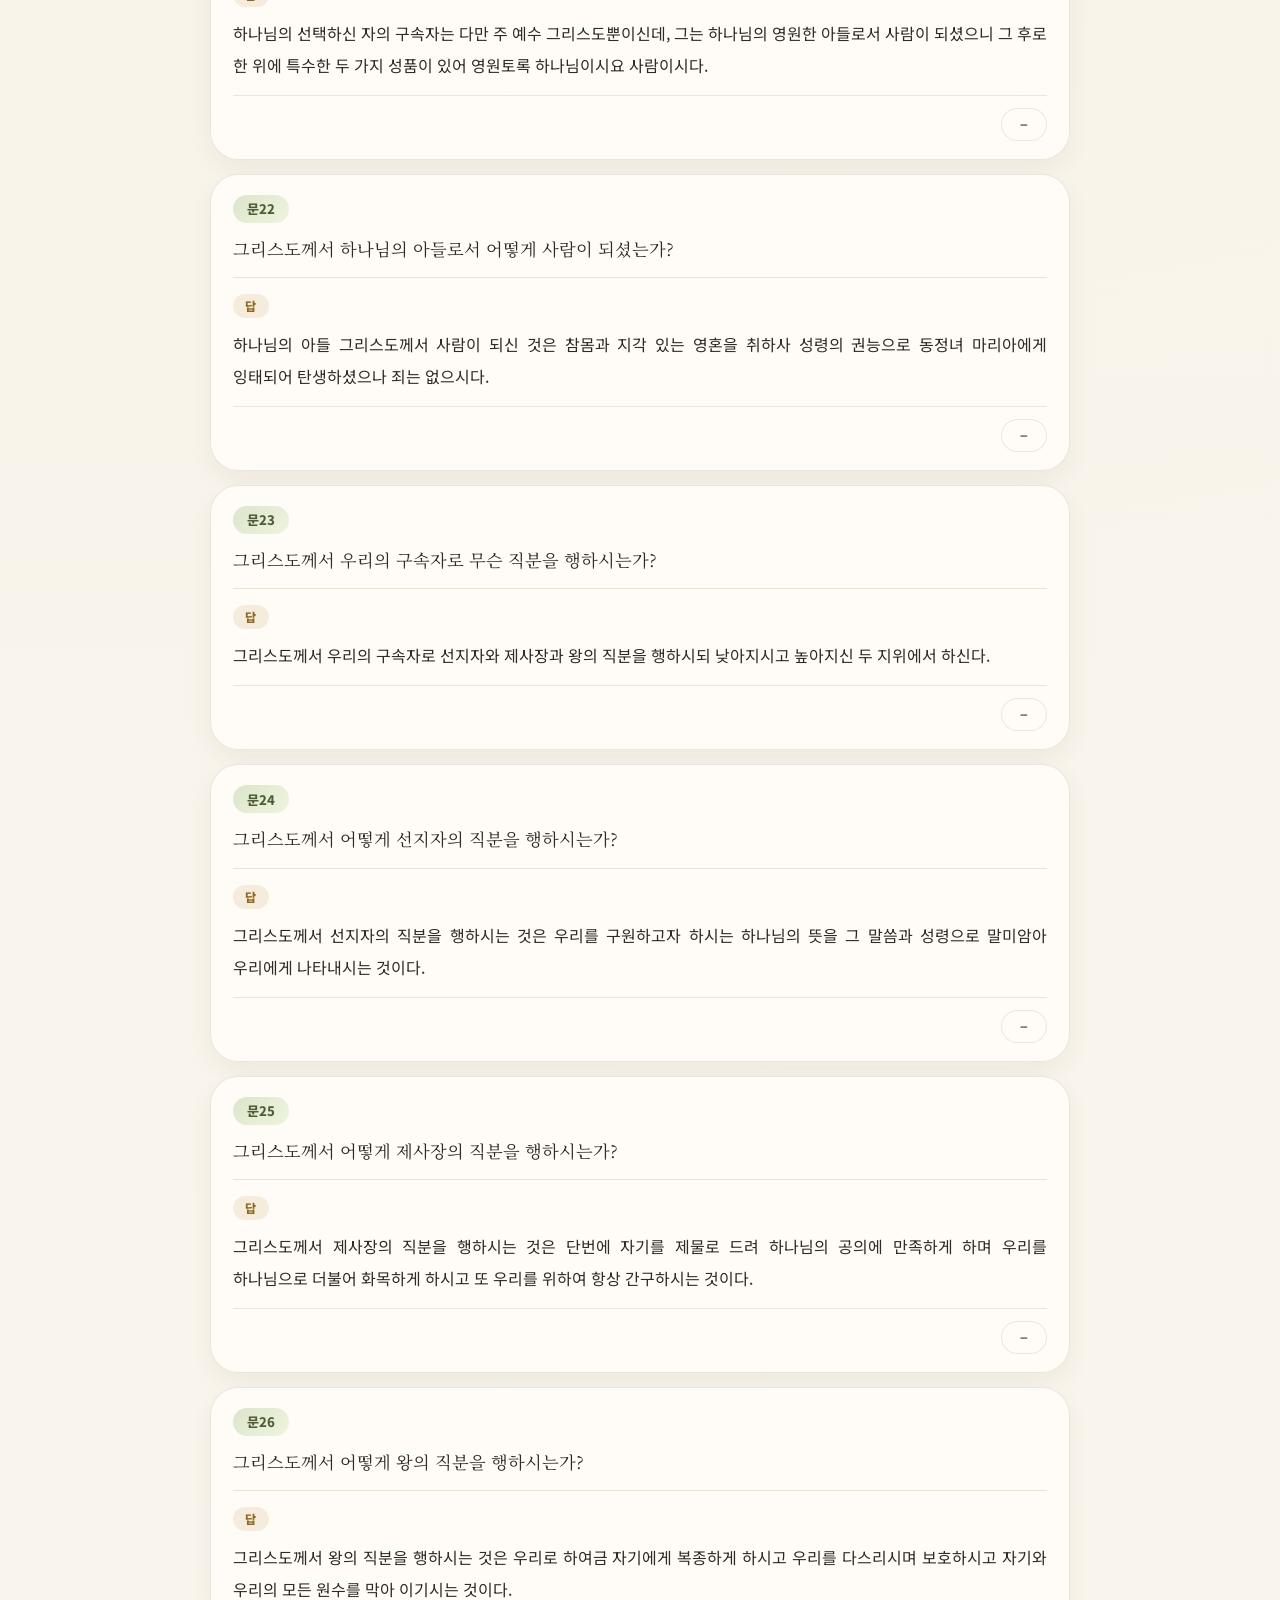
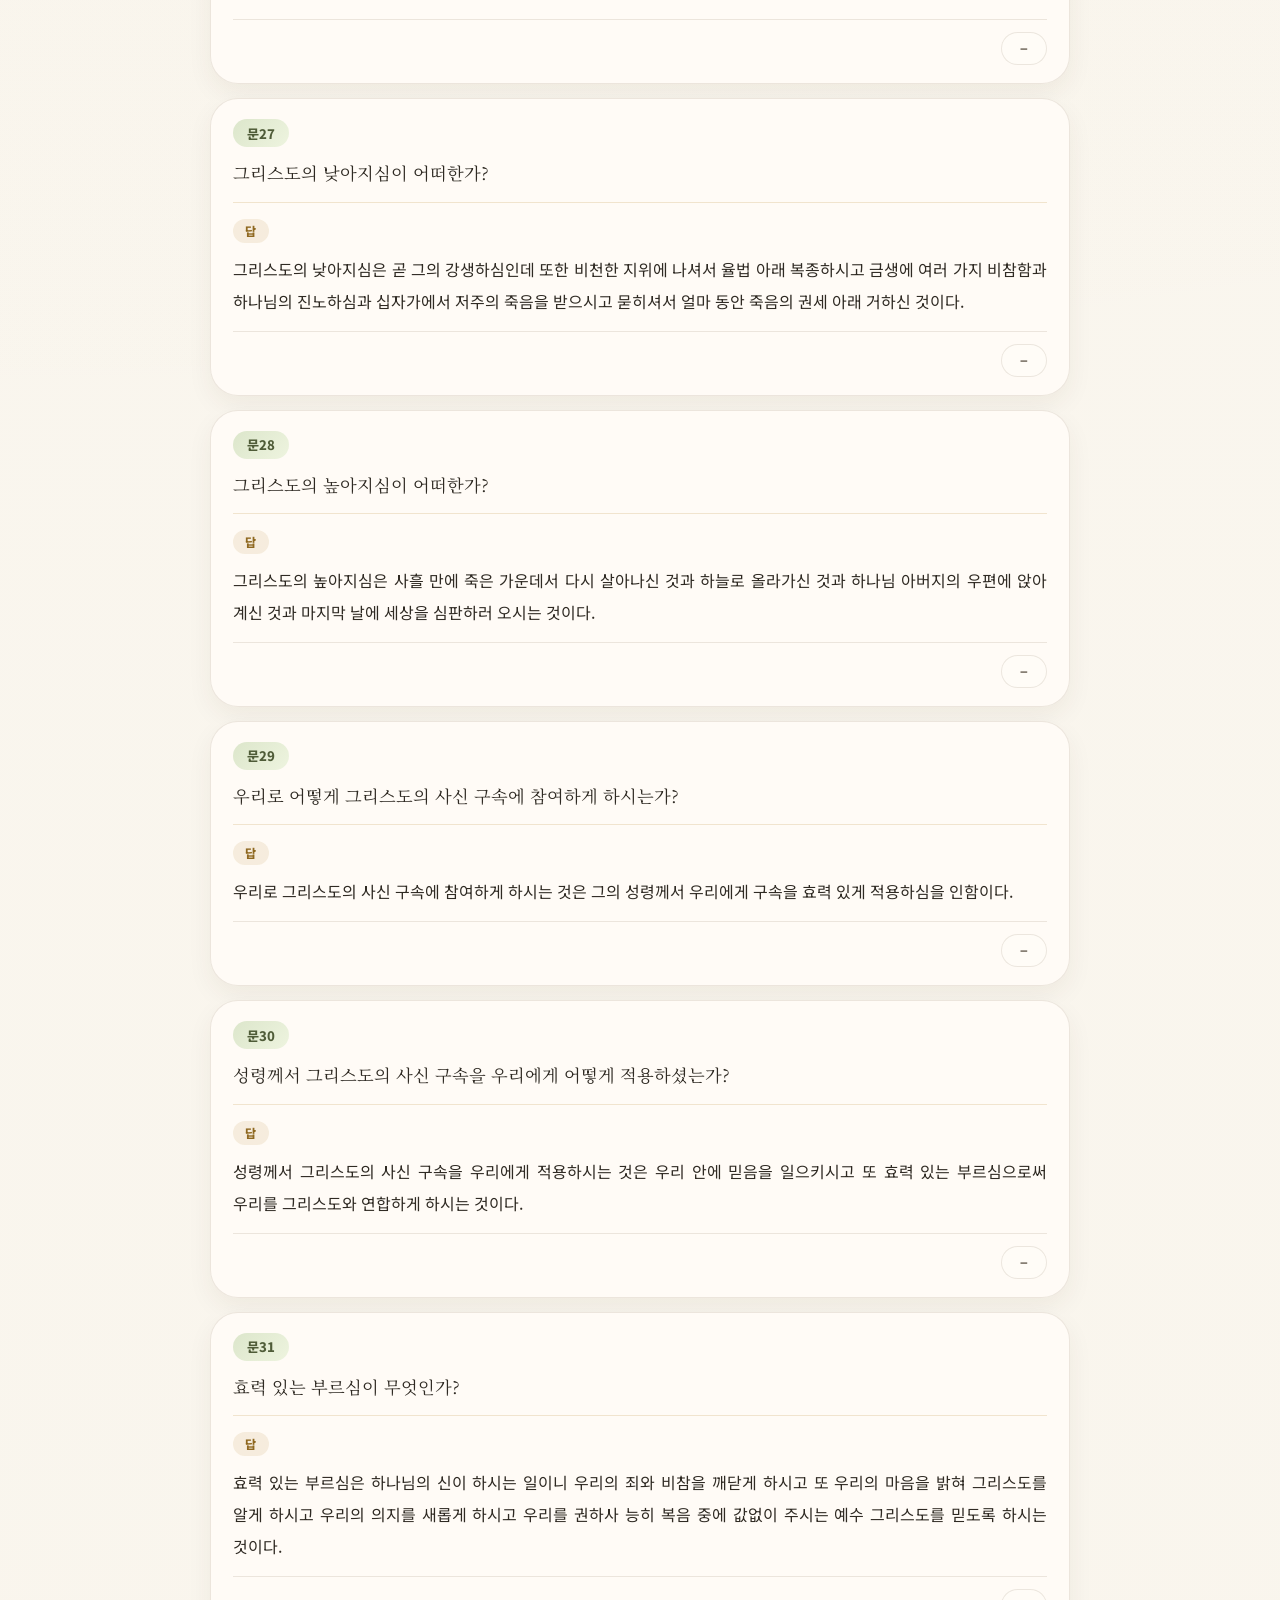
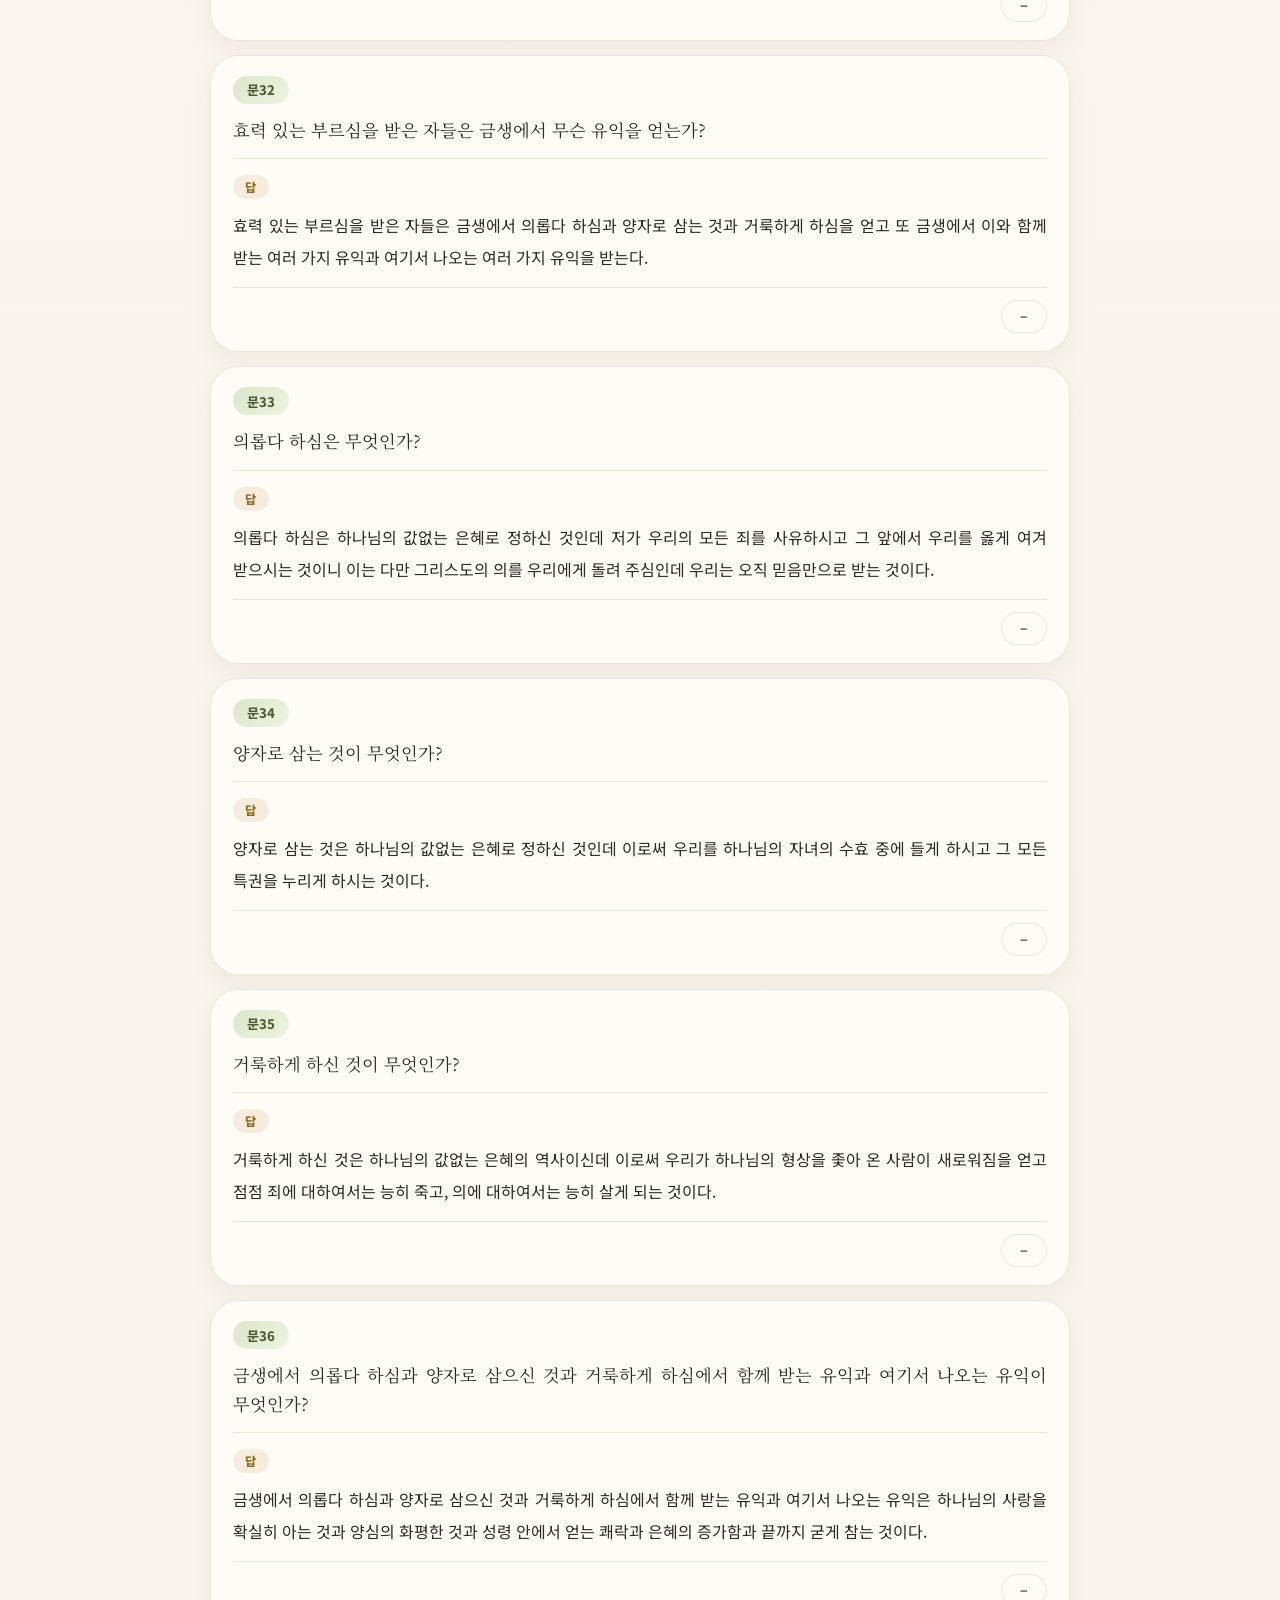
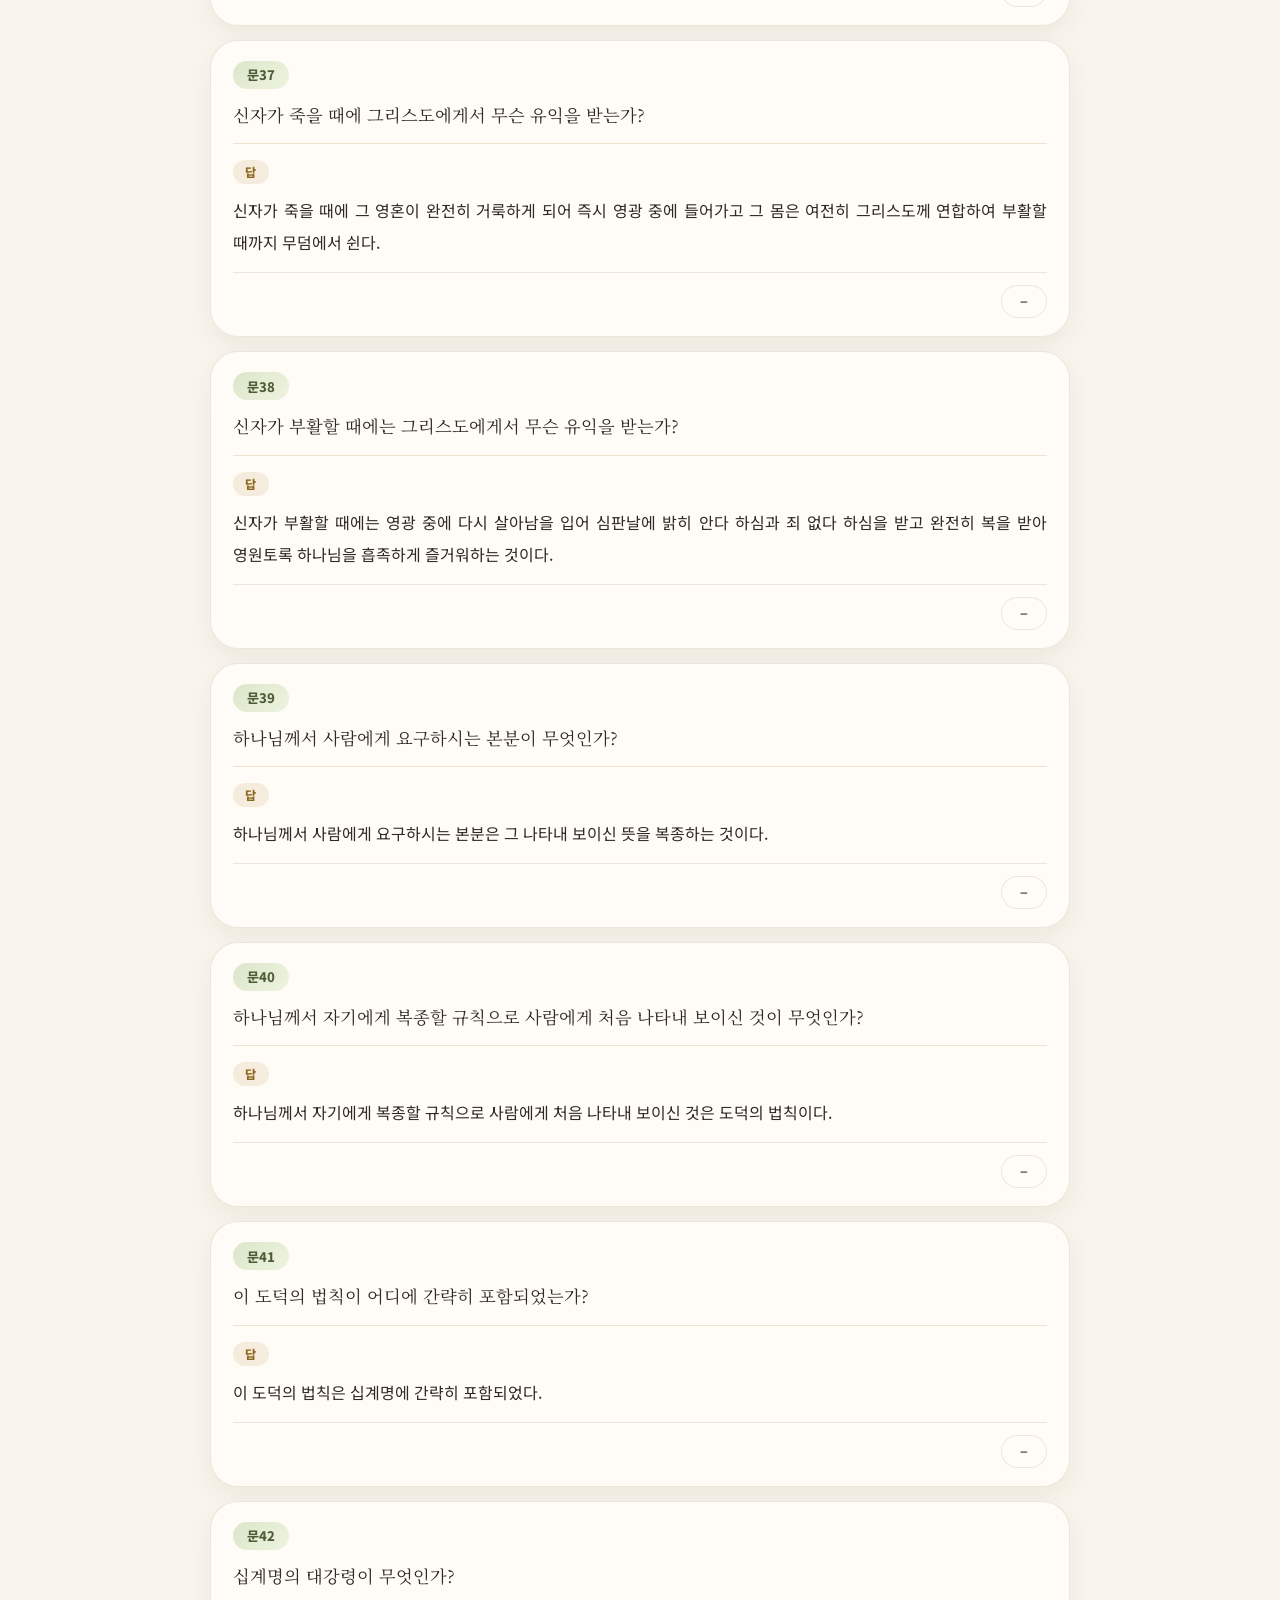
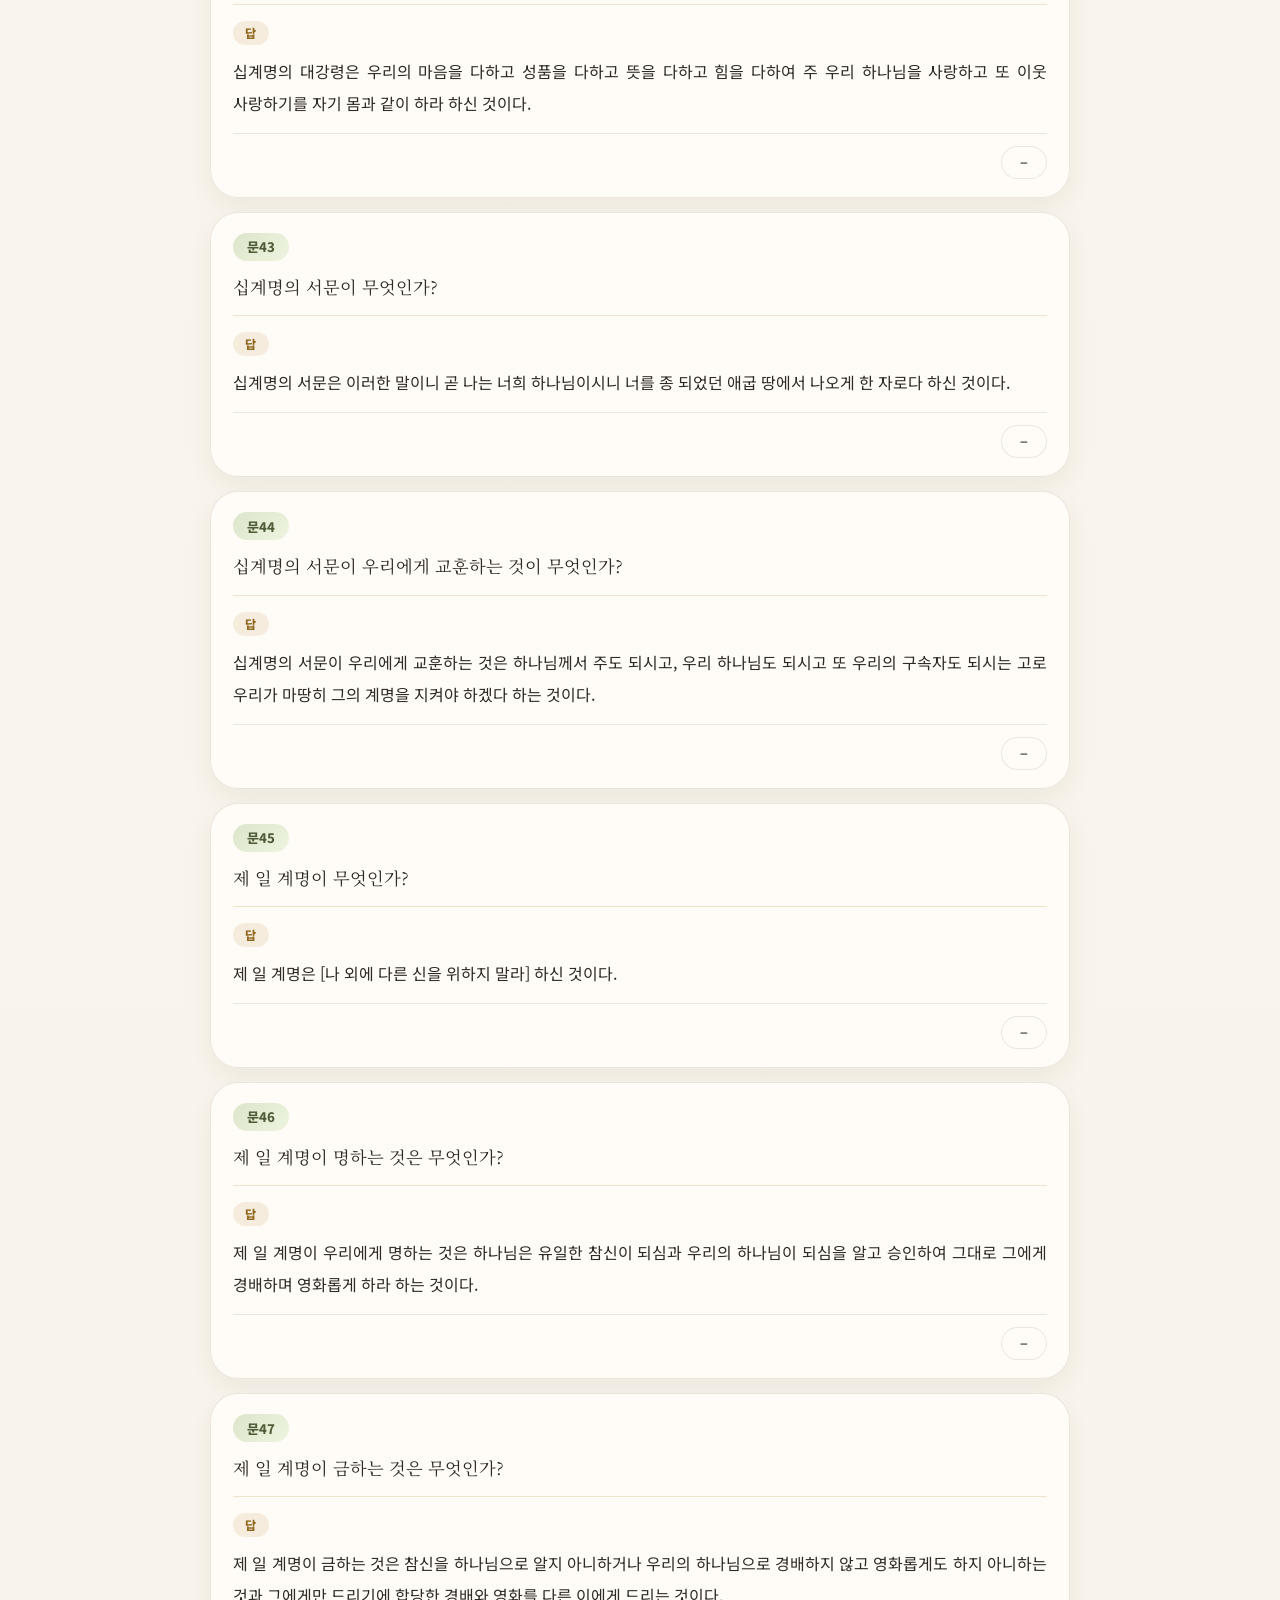
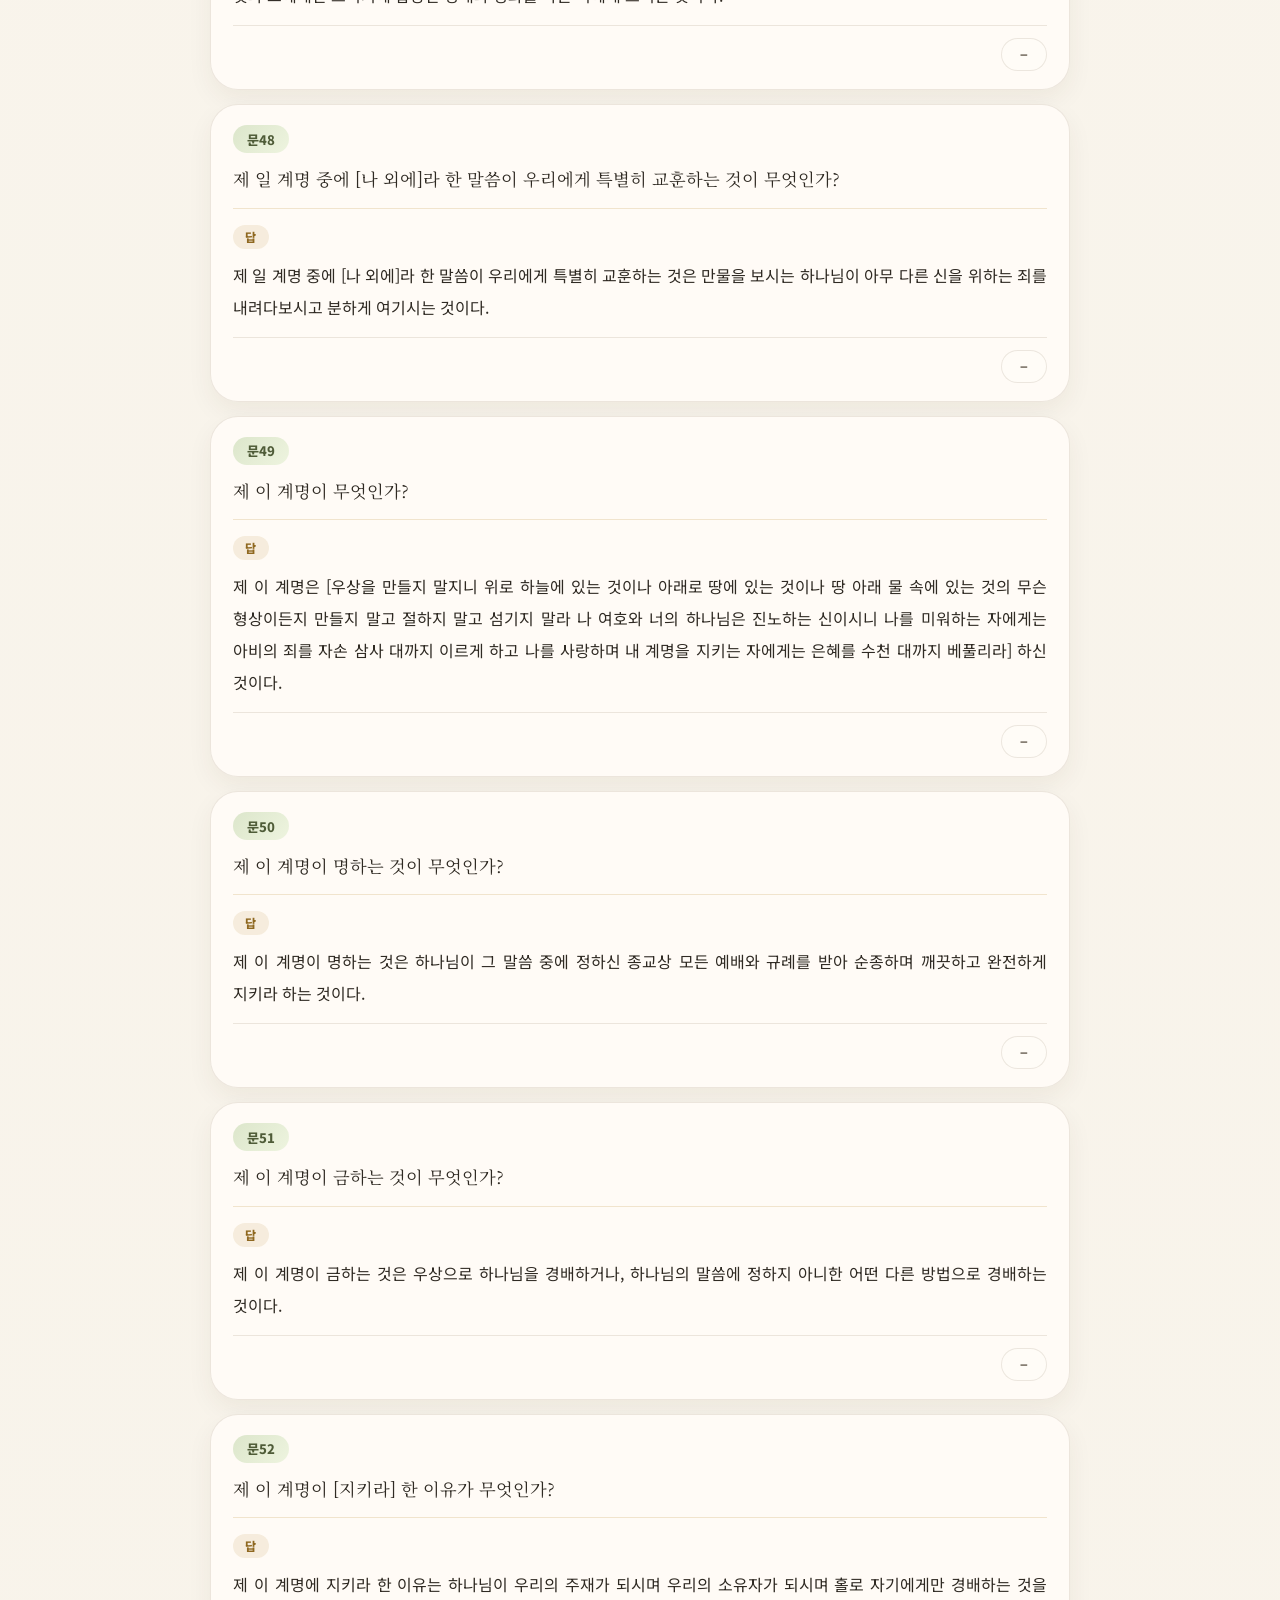
==== commit adc23ea5: "Add files via upload" ====
--- a/quiz.html
+++ b/quiz.html
@@ -17,8 +17,8 @@
       href="https://fonts.googleapis.com/css2?family=Noto+Sans+KR:wght@400;500;700;800&family=Noto+Serif+KR:wght@600;700&display=swap"
       rel="stylesheet"
     />
-    <link rel="stylesheet" href="style.css" />
-    <link rel="stylesheet" href="quiz.css" />
+    <link rel="stylesheet" href="style.css?v=2" />
+    <link rel="stylesheet" href="quiz.css?v=2" />
   </head>
   <body>
     <header>
@@ -35,7 +35,13 @@
               <button id="btn-font-increase" class="nav-btn font-btn" aria-label="글자 크게">가+</button>
             </div>
             <div class="header-menu" id="header-menu-wrap">
-              <button class="header-menu-btn" id="menu-btn" aria-label="메뉴 열기" aria-expanded="false" aria-haspopup="true">
+              <button
+                class="header-menu-btn"
+                id="menu-btn"
+                aria-label="메뉴 열기"
+                aria-expanded="false"
+                aria-haspopup="true"
+              >
                 <span aria-hidden="true"></span>
                 <span aria-hidden="true"></span>
                 <span aria-hidden="true"></span>
@@ -56,15 +62,51 @@
         <div class="quiz-ctrl">
           <div class="range-row" role="group" aria-label="구간 선택">
             <div class="dual-range-vals">
-              <label class="dual-val-box" id="range-from-val" for="inp-from"><span class="dual-prefix">문</span><input type="text" id="inp-from" class="dual-val-input" inputmode="numeric" pattern="[0-9]*" value="1" aria-label="시작 번호 직접 입력" /></label>
+              <label class="dual-val-box" id="range-from-val" for="inp-from"
+                ><span class="dual-prefix">문</span
+                ><input
+                  type="text"
+                  id="inp-from"
+                  class="dual-val-input"
+                  inputmode="numeric"
+                  pattern="[0-9]*"
+                  value="1"
+                  aria-label="시작 번호 직접 입력"
+              /></label>
               <span class="dual-tilde">~</span>
-              <label class="dual-val-box" id="range-to-val" for="inp-to"><span class="dual-prefix">문</span><input type="text" id="inp-to" class="dual-val-input" inputmode="numeric" pattern="[0-9]*" value="107" aria-label="끝 번호 직접 입력" /></label>
+              <label class="dual-val-box" id="range-to-val" for="inp-to"
+                ><span class="dual-prefix">문</span
+                ><input
+                  type="text"
+                  id="inp-to"
+                  class="dual-val-input"
+                  inputmode="numeric"
+                  pattern="[0-9]*"
+                  value="107"
+                  aria-label="끝 번호 직접 입력"
+              /></label>
             </div>
             <div class="dual-range-track-wrap">
               <div class="dual-range-bg"></div>
               <div class="dual-range-fill" id="range-fill"></div>
-              <input type="range" id="range-from" class="dual-range-input" min="1" max="107" value="1" aria-label="시작 번호" />
-              <input type="range" id="range-to"   class="dual-range-input" min="1" max="107" value="107" aria-label="끝 번호" />
+              <input
+                type="range"
+                id="range-from"
+                class="dual-range-input"
+                min="1"
+                max="107"
+                value="1"
+                aria-label="시작 번호"
+              />
+              <input
+                type="range"
+                id="range-to"
+                class="dual-range-input"
+                min="1"
+                max="107"
+                value="107"
+                aria-label="끝 번호"
+              />
             </div>
           </div>
           <div class="stage-row" role="group" aria-label="암송 단계 선택">
@@ -72,6 +114,22 @@
             <button class="stage-btn" data-s="1" title="핵심 명사를 가립니다">1단계</button>
             <button class="stage-btn" data-s="2" title="절반씩 번갈아 가립니다">2단계</button>
             <button class="stage-btn" data-s="3" title="답을 전부 가립니다">3단계</button>
+          </div>
+          <div class="quiz-speech-controls" role="group" aria-label="암송 읽어주기">
+            <button id="btn-quiz-read-aloud" class="nav-btn ghost" type="button" aria-pressed="false">
+              🔊 읽어주기
+            </button>
+            <label class="speech-voice-control" for="quiz-speech-mode-select">
+              <span>읽을 내용</span>
+              <select id="quiz-speech-mode-select" class="speech-voice-select">
+                <option value="question-answer">질문 + 답</option>
+                <option value="answer">답만</option>
+              </select>
+            </label>
+            <label class="speech-voice-control" for="quiz-speech-voice-select">
+              <span>음성</span>
+              <select id="quiz-speech-voice-select" class="speech-voice-select"></select>
+            </label>
           </div>
           <div class="ctrl-foot">
             <button class="reveal-btn hidden" id="reveal-all" type="button">전체 공개</button>
--- a/style.css
+++ b/style.css
@@ -36,7 +36,7 @@
 
 body {
   min-height: 100vh;
-  font-family: "Noto Sans KR", "Apple SD Gothic Neo", "Malgun Gothic", sans-serif;
+  font-family: 'Noto Sans KR', 'Apple SD Gothic Neo', 'Malgun Gothic', sans-serif;
   color: var(--text);
   background:
     radial-gradient(circle at top left, rgba(183, 134, 40, 0.08), transparent 26%),
@@ -44,7 +44,7 @@
 }
 
 body::before {
-  content: "";
+  content: '';
   position: fixed;
   inset: 0;
   pointer-events: none;
@@ -111,7 +111,9 @@
   background: rgba(255, 252, 247, 0.88);
   box-shadow: var(--shadow-sm);
   cursor: pointer;
-  transition: background 0.18s ease, box-shadow 0.18s ease;
+  transition:
+    background 0.18s ease,
+    box-shadow 0.18s ease;
 }
 
 .header-menu-btn:hover {
@@ -125,7 +127,9 @@
   height: 2px;
   background: var(--olive-deep);
   border-radius: 2px;
-  transition: transform 0.22s ease, opacity 0.22s ease;
+  transition:
+    transform 0.22s ease,
+    opacity 0.22s ease;
   transform-origin: center;
 }
 
@@ -161,7 +165,9 @@
   font-size: 0.92rem;
   font-weight: 700;
   text-decoration: none;
-  transition: background 0.15s ease, color 0.15s ease;
+  transition:
+    background 0.15s ease,
+    color 0.15s ease;
 }
 
 .header-menu-item:hover {
@@ -203,7 +209,7 @@
 }
 
 header h1 {
-  font-family: "Noto Serif KR", serif;
+  font-family: 'Noto Serif KR', serif;
   font-size: clamp(1.7rem, 3vw, 2.4rem);
   line-height: 1.22;
   letter-spacing: -0.04em;
@@ -394,6 +400,45 @@
   padding: 12px var(--page-gutter) 54px;
 }
 
+.detail-actions {
+  display: flex;
+  flex-wrap: wrap;
+  align-items: center;
+  gap: 10px;
+  margin: 0 0 14px;
+}
+
+.detail-actions .nav-btn,
+.detail-actions .speech-voice-control {
+  min-width: 124px;
+  justify-content: center;
+}
+
+.speech-voice-control {
+  display: inline-flex;
+  align-items: center;
+  gap: 8px;
+  padding: 0 12px;
+  min-height: 40px;
+  border: 1px solid rgba(102, 117, 72, 0.24);
+  border-radius: 999px;
+  background: rgba(255, 252, 247, 0.7);
+  color: var(--olive-deep);
+  font-size: 0.9rem;
+}
+
+.speech-voice-select {
+  border: none;
+  background: transparent;
+  color: var(--olive-deep);
+  font: inherit;
+  outline: none;
+  appearance: auto;
+  -webkit-appearance: auto;
+  cursor: pointer;
+  padding: 4px 0;
+}
+
 .detail-nav {
   position: sticky;
   top: 8px;
@@ -445,6 +490,11 @@
   box-shadow: 0 8px 20px rgba(79, 92, 56, 0.16);
 }
 
+.nav-btn.is-playing {
+  background: linear-gradient(135deg, #b45a2e, #d9783e);
+  box-shadow: 0 8px 20px rgba(180, 90, 46, 0.24);
+}
+
 .nav-btn:hover:not(:disabled),
 .quiz-btn:hover:not(:disabled) {
   transform: translateY(-1px);
@@ -525,7 +575,7 @@
 
 .detail-question {
   padding-bottom: 16px;
-  font-family: "Noto Serif KR", serif;
+  font-family: 'Noto Serif KR', serif;
   font-size: 1.42rem;
   line-height: 1.58;
   letter-spacing: -0.03em;
@@ -600,7 +650,7 @@
 .quiz-q {
   margin-bottom: 14px;
   color: var(--text);
-  font-family: "Noto Serif KR", serif;
+  font-family: 'Noto Serif KR', serif;
   font-size: 1rem;
   line-height: 1.72;
 }
@@ -666,7 +716,6 @@
     padding-left: 0;
     padding-right: 0;
   }
-
 
   #detail-view > .detail-nav:not(.detail-nav-bottom) {
     display: none;
--- a/quiz.css
+++ b/quiz.css
@@ -6,14 +6,15 @@
   top: 0;
   z-index: 20;
   padding: 10px var(--page-gutter);
-  background: rgba(251, 247, 240, 0.9);
-  backdrop-filter: blur(10px);
+  background: rgba(251, 247, 240, 0.95);
   border-bottom: 1px solid var(--line);
+  overflow: visible;
 }
 
 .quiz-ctrl {
   max-width: calc(var(--shell-max) + (var(--page-gutter) * 2));
   margin: 0 auto;
+  overflow: visible;
 }
 
 .stage-row {
@@ -81,7 +82,9 @@
   font-size: 0.85rem;
   font-weight: 700;
   font-variant-numeric: tabular-nums;
-  transition: background 0.15s, border-color 0.15s;
+  transition:
+    background 0.15s,
+    border-color 0.15s;
   cursor: text;
 }
 
@@ -176,7 +179,9 @@
   box-shadow: 0 1px 6px rgba(0, 0, 0, 0.2);
   cursor: pointer;
   pointer-events: all;
-  transition: background 0.15s, box-shadow 0.15s;
+  transition:
+    background 0.15s,
+    box-shadow 0.15s;
 }
 
 .dual-range-input::-moz-range-thumb {
@@ -188,17 +193,60 @@
   box-shadow: 0 1px 6px rgba(0, 0, 0, 0.2);
   cursor: pointer;
   pointer-events: all;
-  transition: background 0.15s, box-shadow 0.15s;
+  transition:
+    background 0.15s,
+    box-shadow 0.15s;
 }
 
 .dual-range-input.is-active::-webkit-slider-thumb {
   background: #e8b84b;
-  box-shadow: 0 0 0 5px rgba(176, 130, 48, 0.3), 0 2px 8px rgba(0, 0, 0, 0.2);
+  box-shadow:
+    0 0 0 5px rgba(176, 130, 48, 0.3),
+    0 2px 8px rgba(0, 0, 0, 0.2);
 }
 
 .dual-range-input.is-active::-moz-range-thumb {
   background: #e8b84b;
-  box-shadow: 0 0 0 5px rgba(176, 130, 48, 0.3), 0 2px 8px rgba(0, 0, 0, 0.2);
+  box-shadow:
+    0 0 0 5px rgba(176, 130, 48, 0.3),
+    0 2px 8px rgba(0, 0, 0, 0.2);
+}
+
+.quiz-speech-controls {
+  display: flex;
+  flex-wrap: wrap;
+  align-items: center;
+  gap: 8px;
+  margin-bottom: 10px;
+}
+
+.quiz-speech-controls .nav-btn {
+  flex-shrink: 0;
+}
+
+.quiz-speech-controls .speech-voice-control {
+  display: inline-flex;
+  align-items: center;
+  gap: 8px;
+  padding: 0 12px;
+  min-height: 40px;
+  border: 1px solid rgba(102, 117, 72, 0.24);
+  border-radius: 999px;
+  background: rgba(255, 252, 247, 0.7);
+  color: var(--olive-deep);
+  font-size: 0.9rem;
+}
+
+.quiz-speech-controls .speech-voice-control span {
+  flex-shrink: 0;
+}
+
+.quiz-speech-controls .speech-voice-select {
+  border: none;
+  background: transparent;
+  color: var(--olive-deep);
+  font: inherit;
+  outline: none;
 }
 
 .ctrl-foot {
@@ -208,7 +256,6 @@
   min-height: 32px;
   gap: 8px;
 }
-
 
 .reveal-btn {
   display: inline-flex;
@@ -223,7 +270,9 @@
   font-size: 0.82rem;
   font-weight: 700;
   cursor: pointer;
-  transition: background 0.18s ease, border-color 0.18s ease;
+  transition:
+    background 0.18s ease,
+    border-color 0.18s ease;
 }
 
 .reveal-btn::before {
@@ -365,14 +414,14 @@
 
 /* 마스킹 스팬 */
 .qz-masked {
-  display: inline-block;
+  display: inline;
   background: #b8a88a;
   color: transparent;
   border-radius: 3px;
   user-select: none;
-  line-height: 1.1;
-  vertical-align: baseline;
-  transition: background 0.15s ease, color 0.15s ease;
+  transition:
+    background 0.15s ease,
+    color 0.15s ease;
 }
 
 .qz-fullmask {
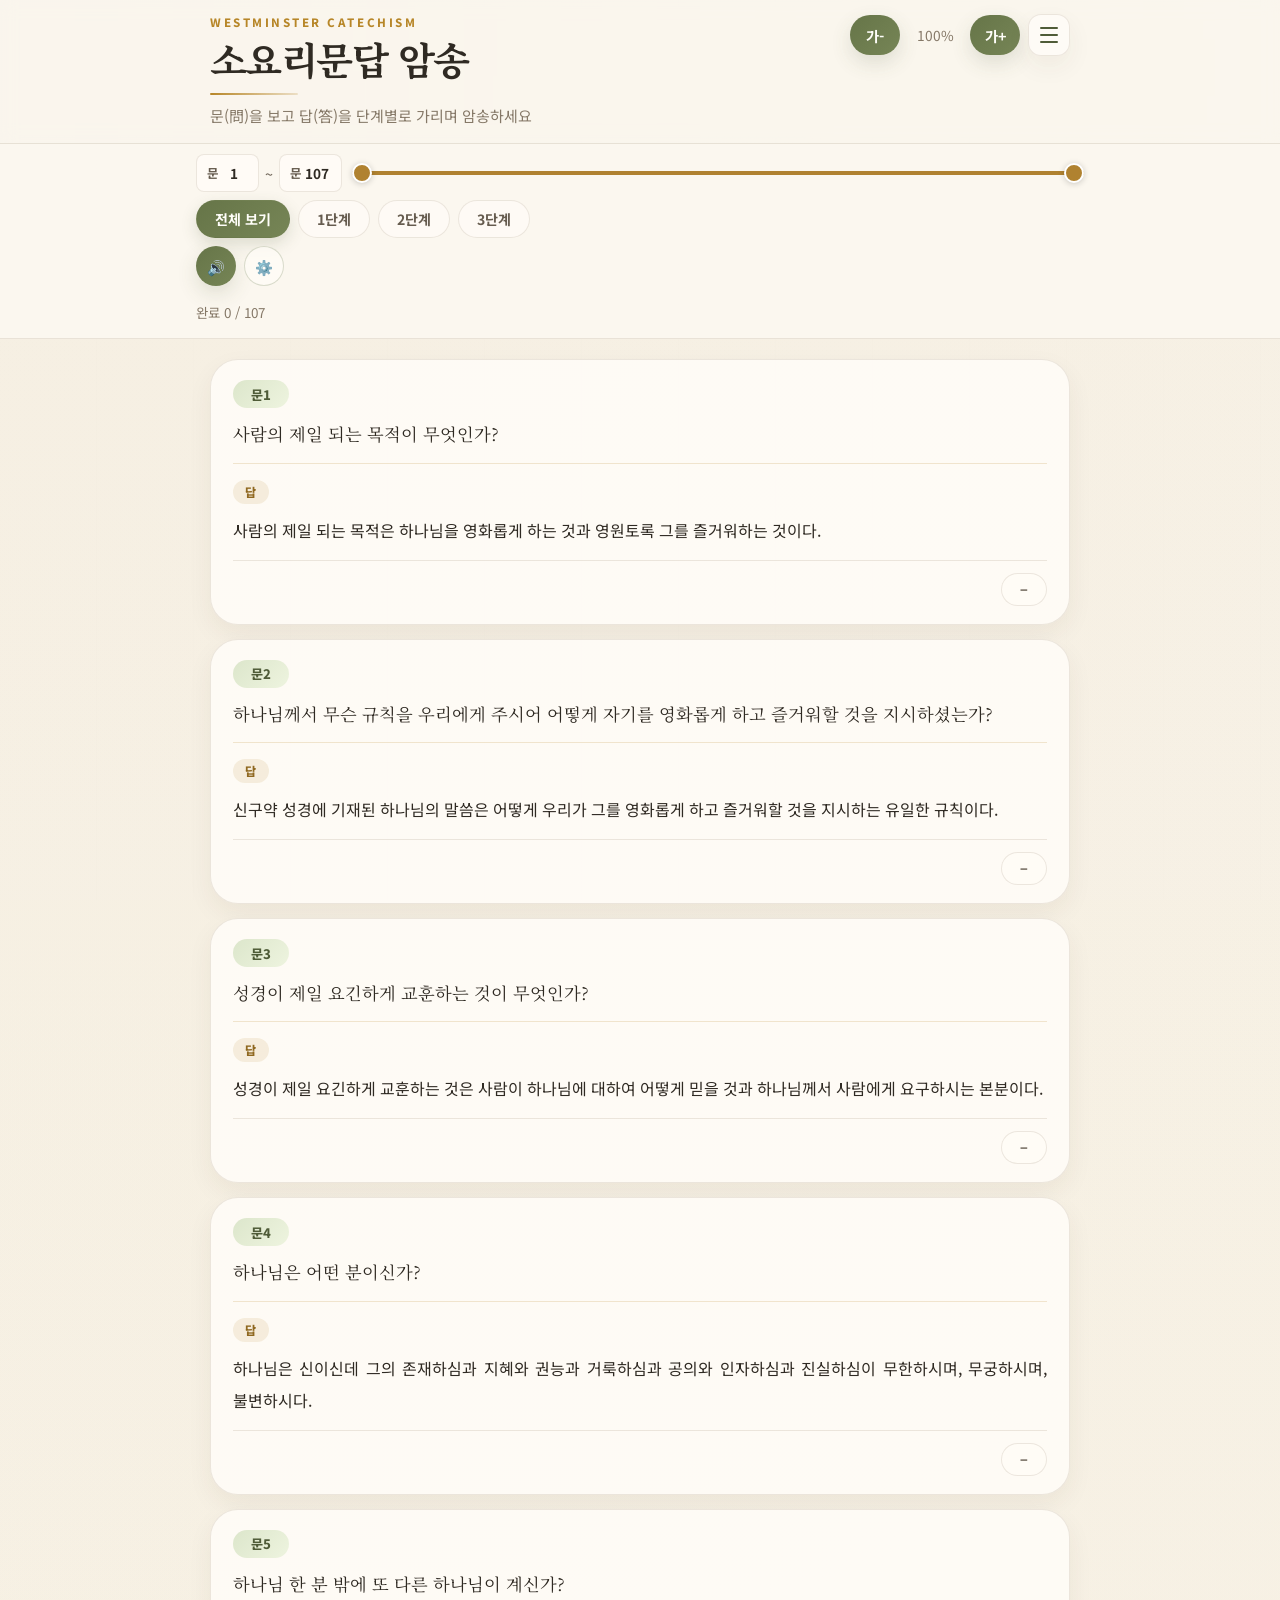
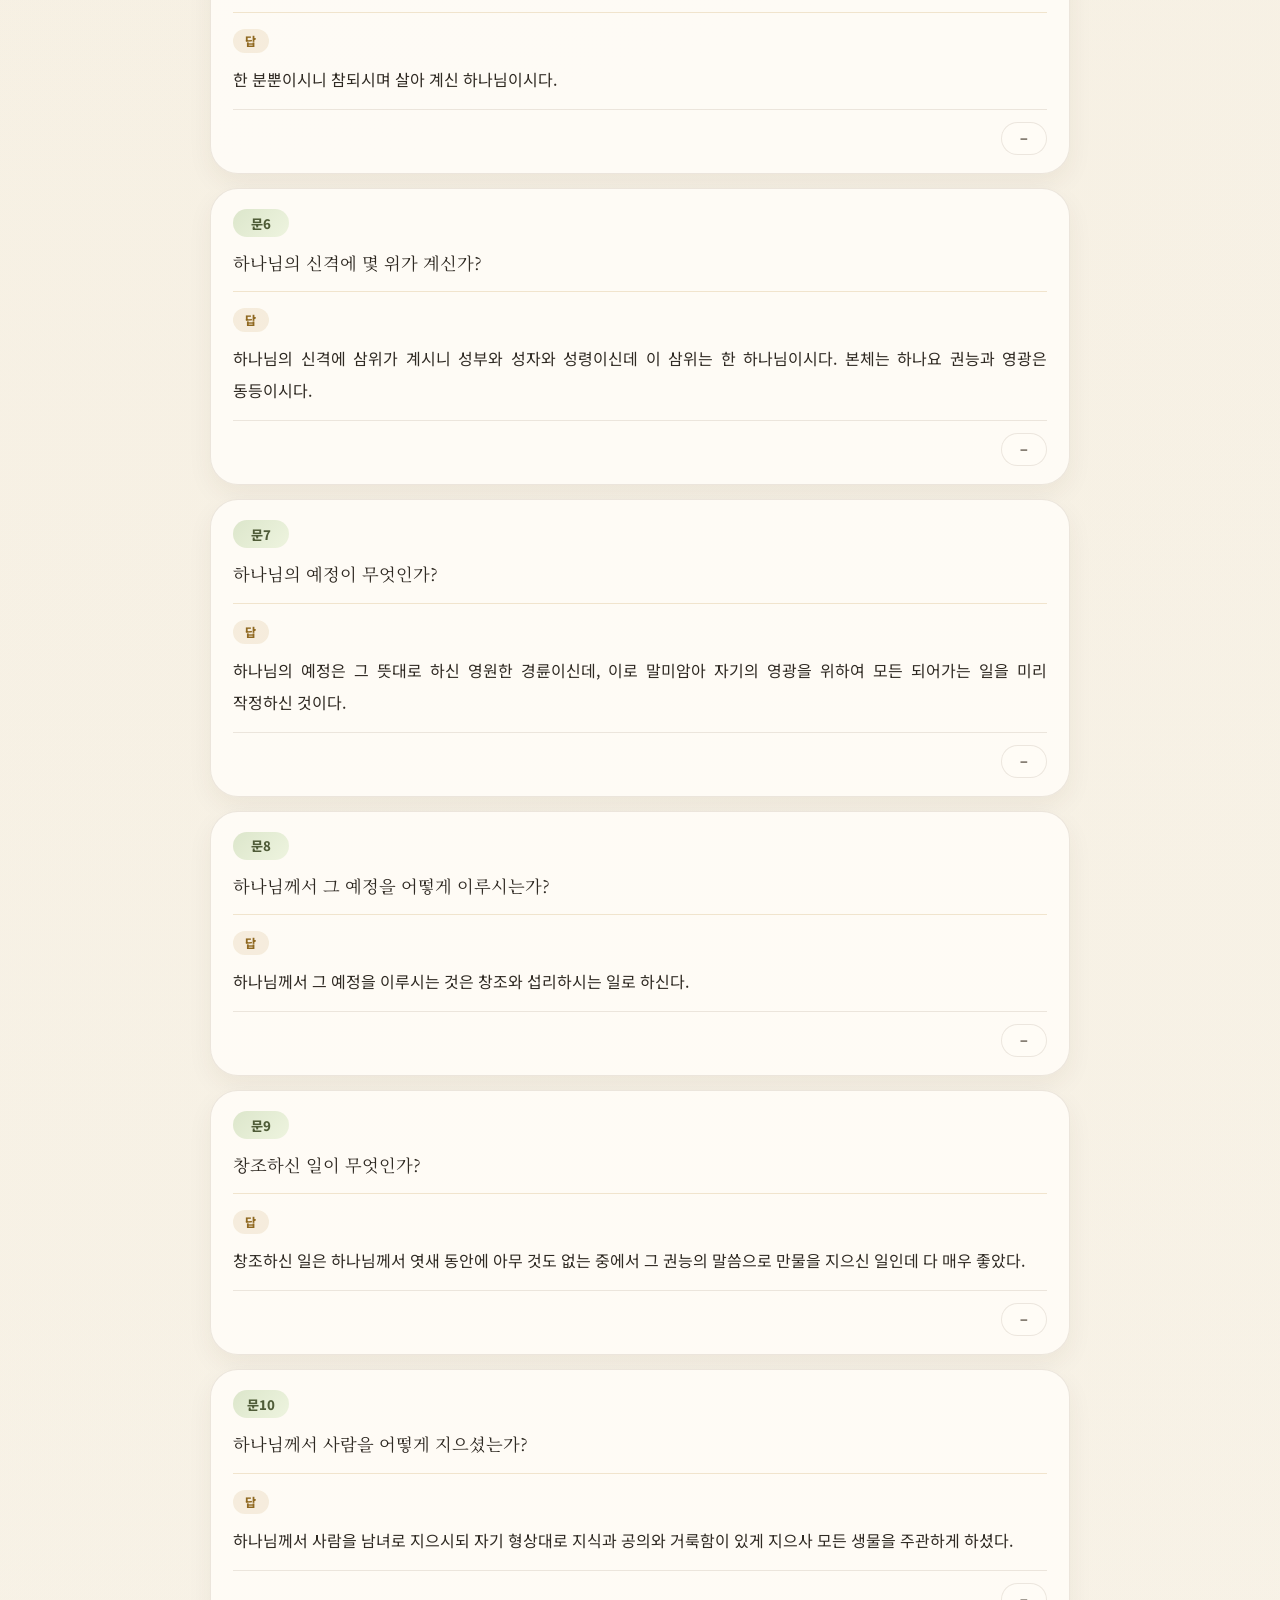
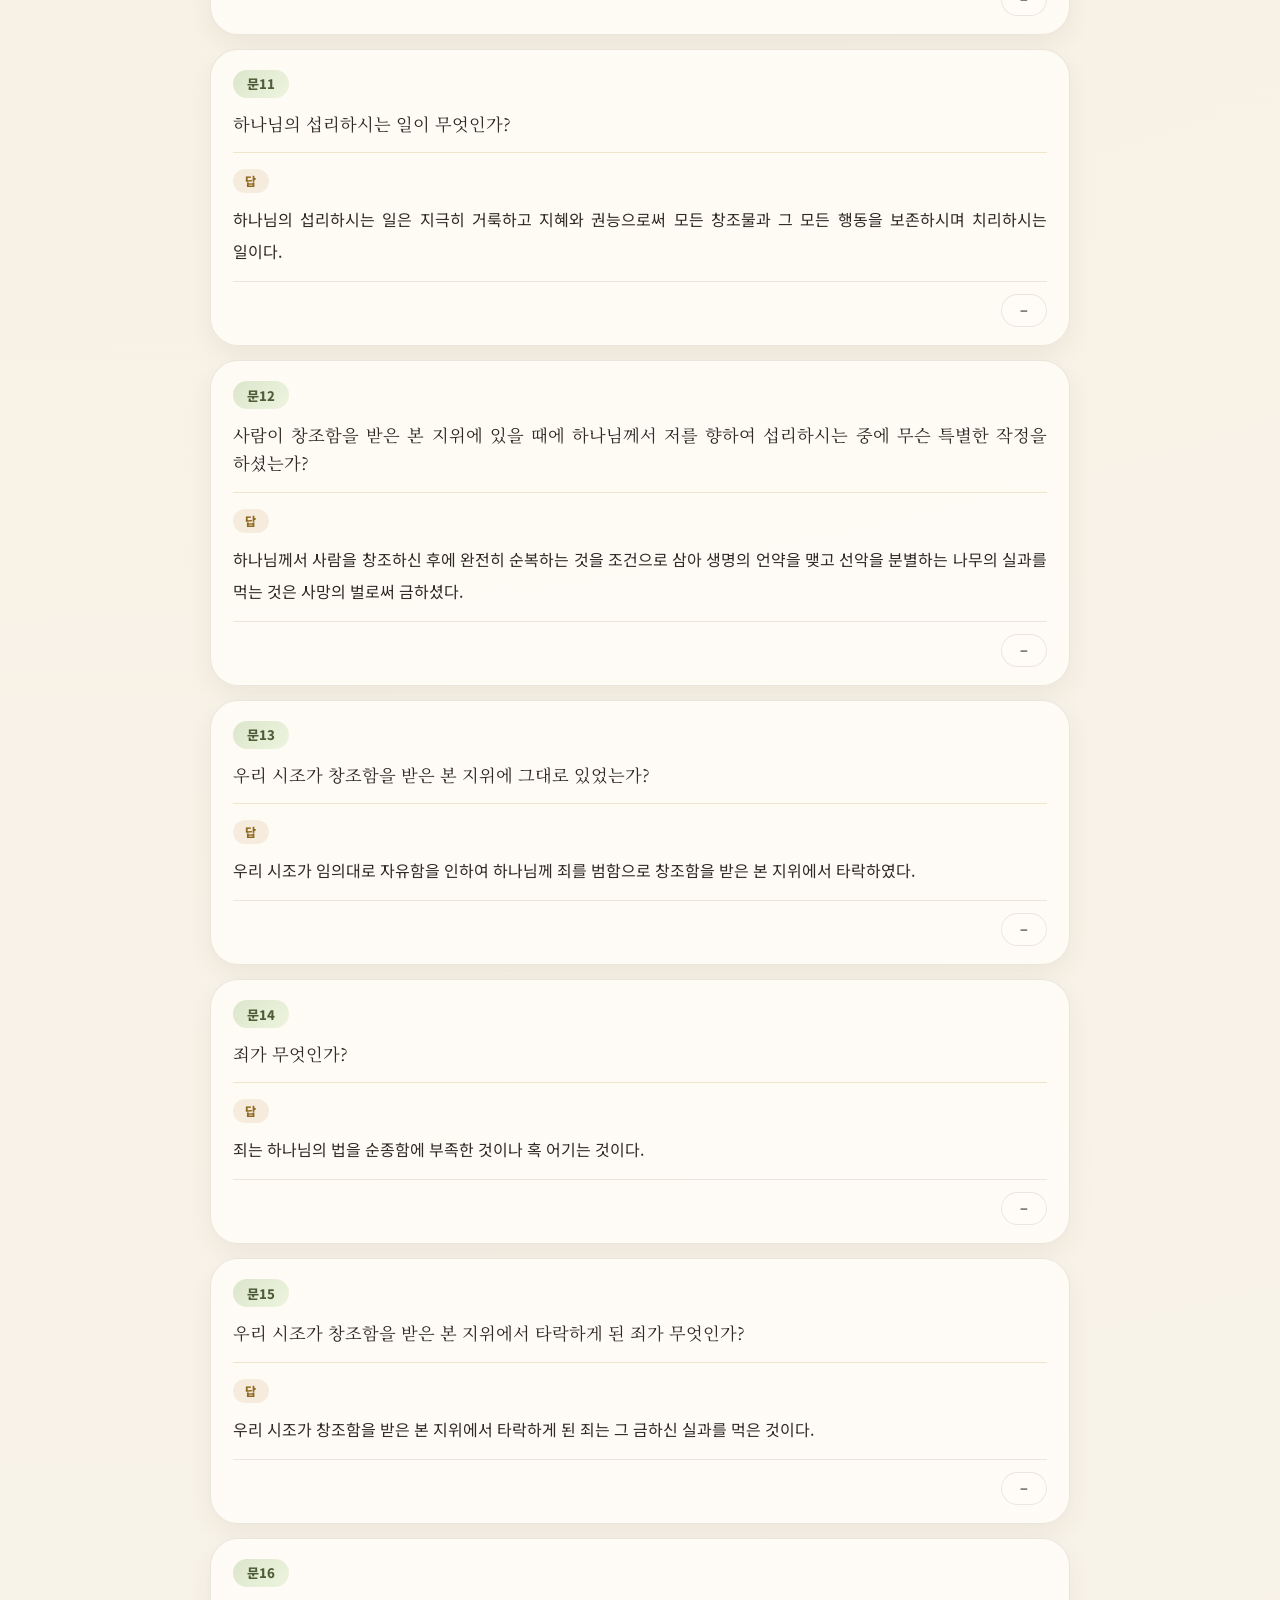
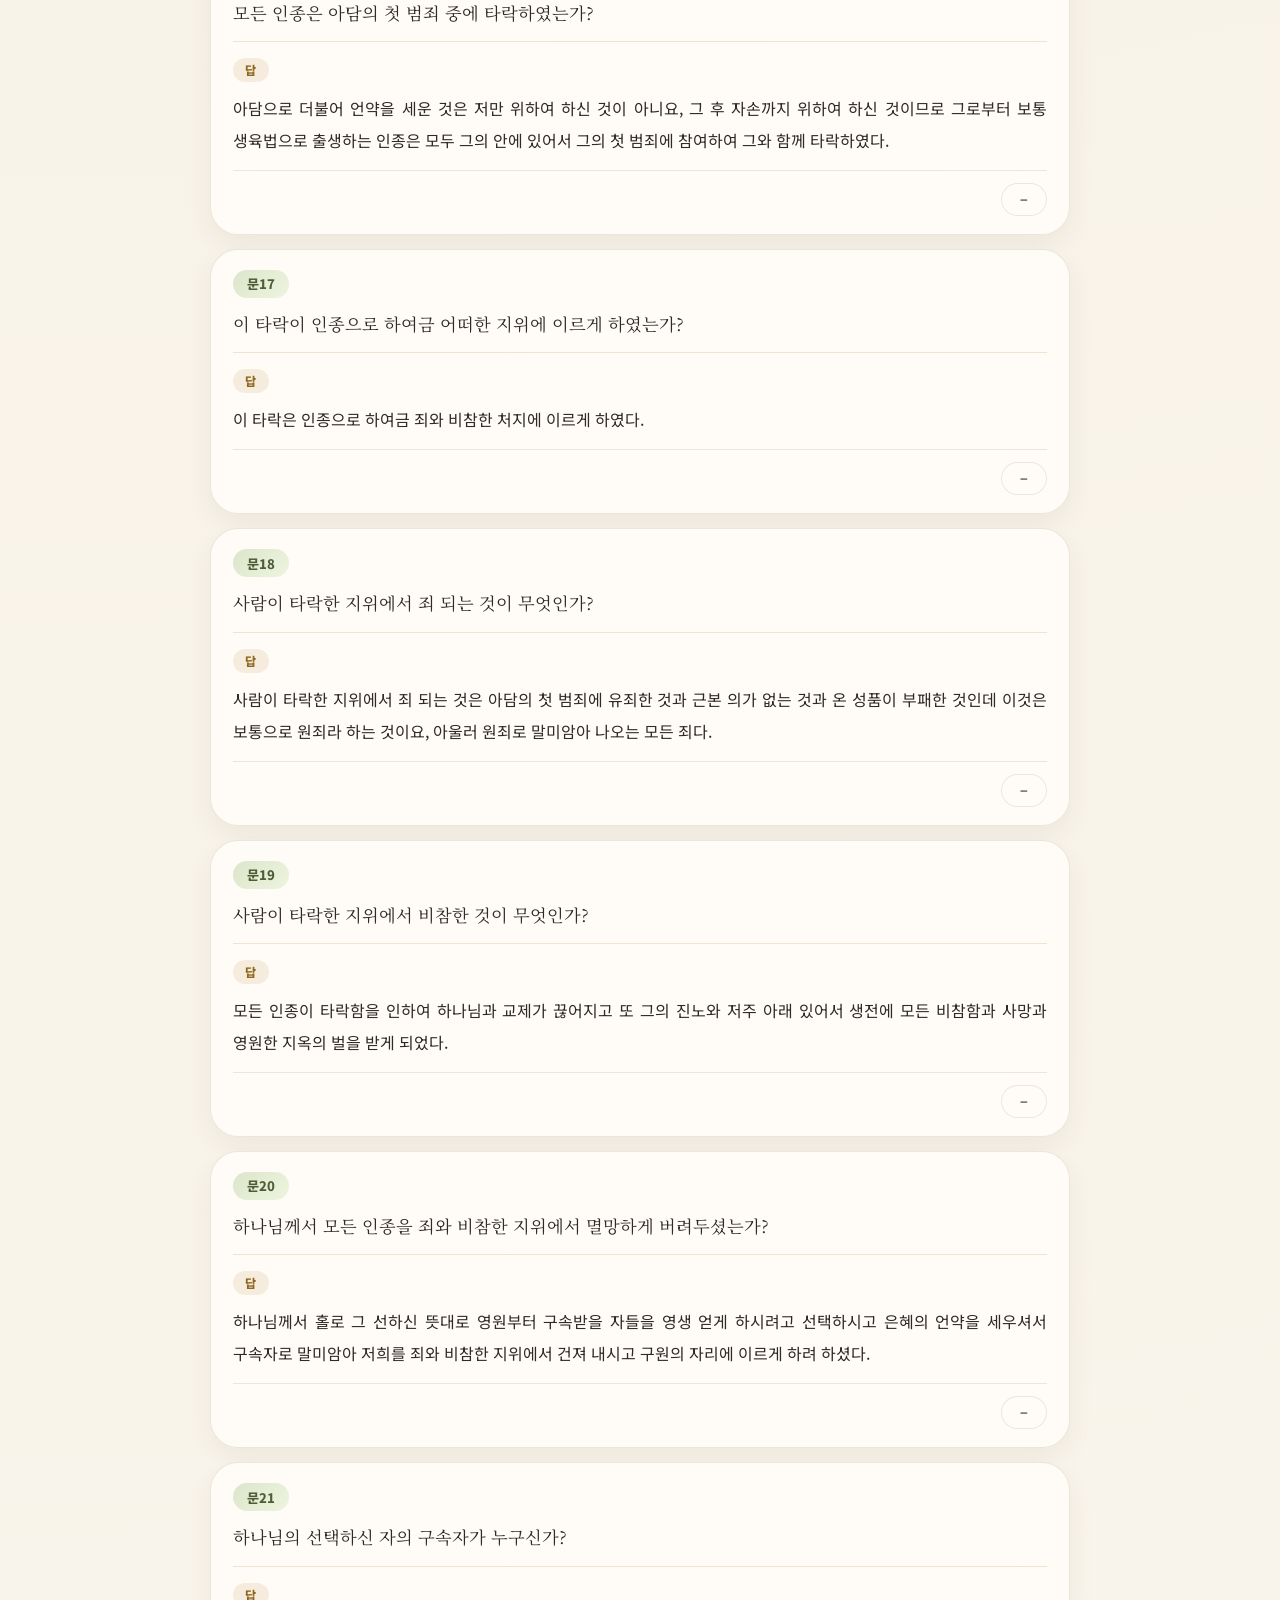
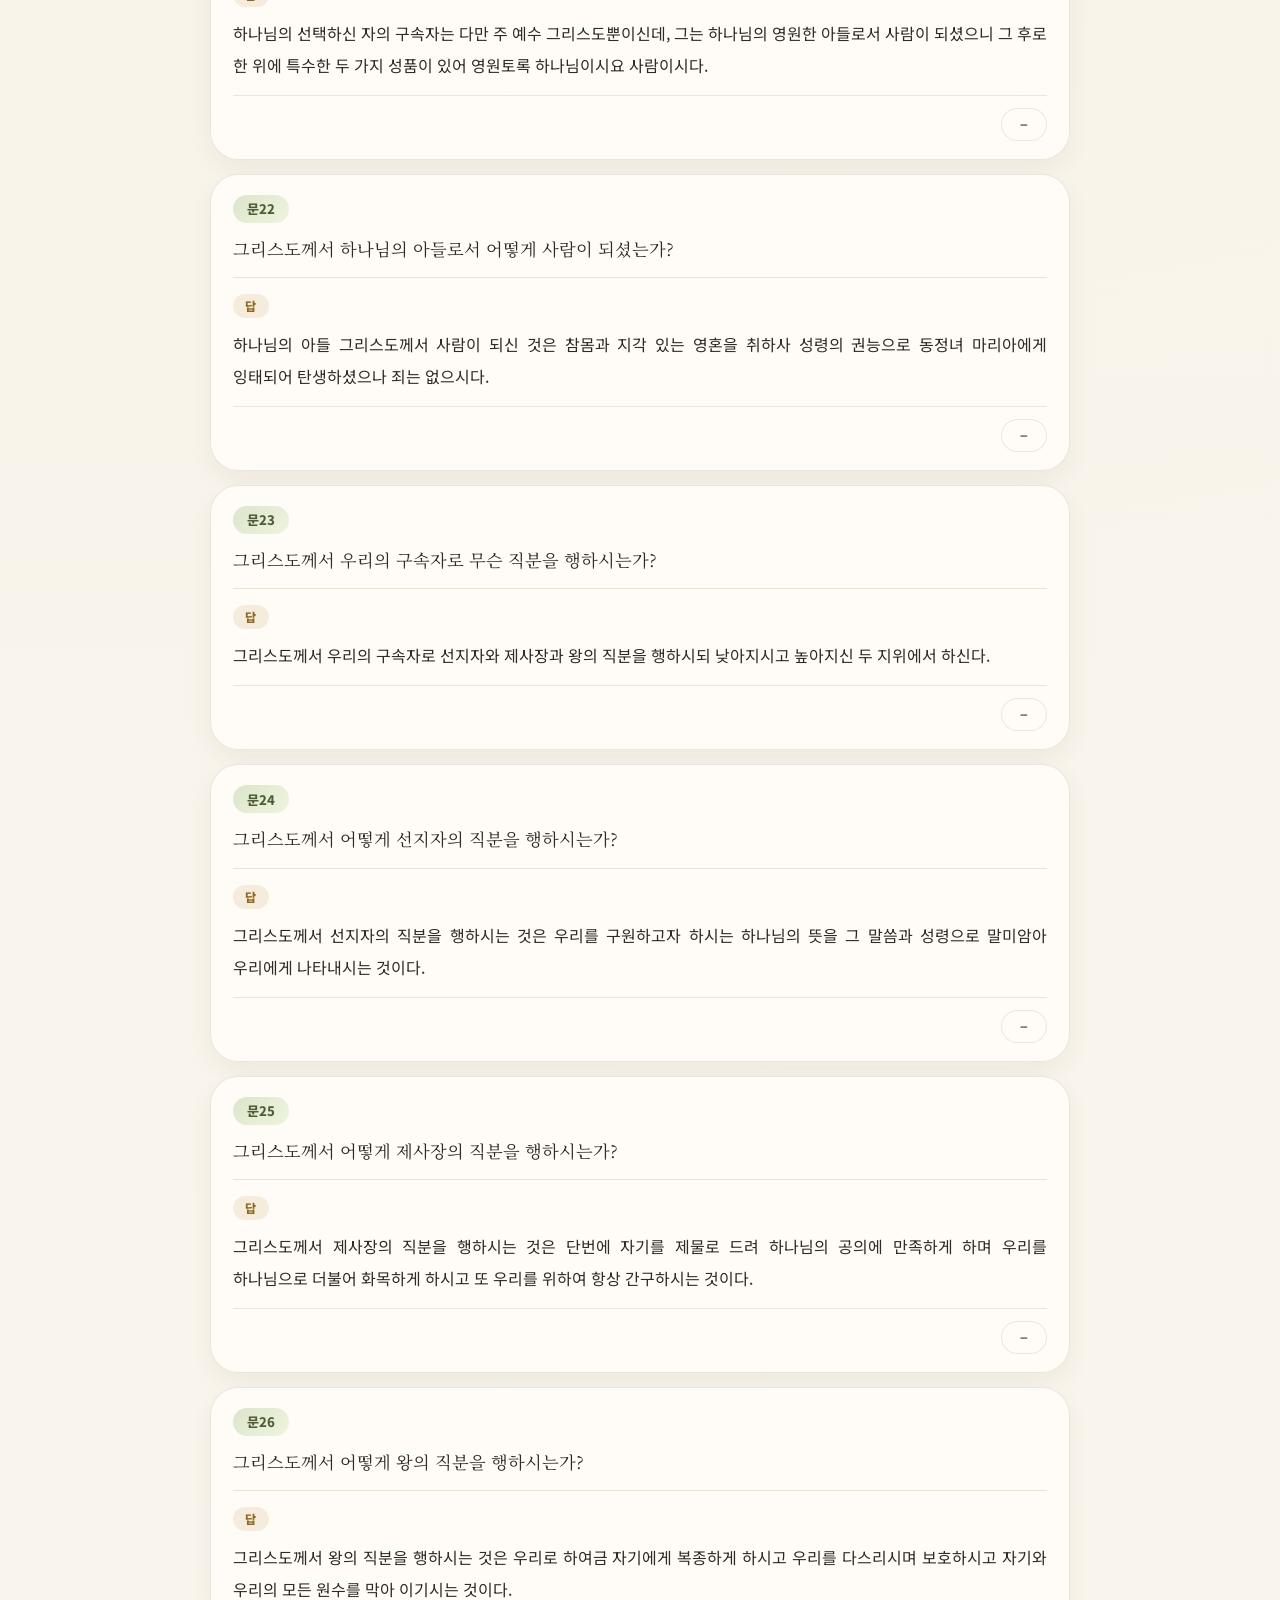
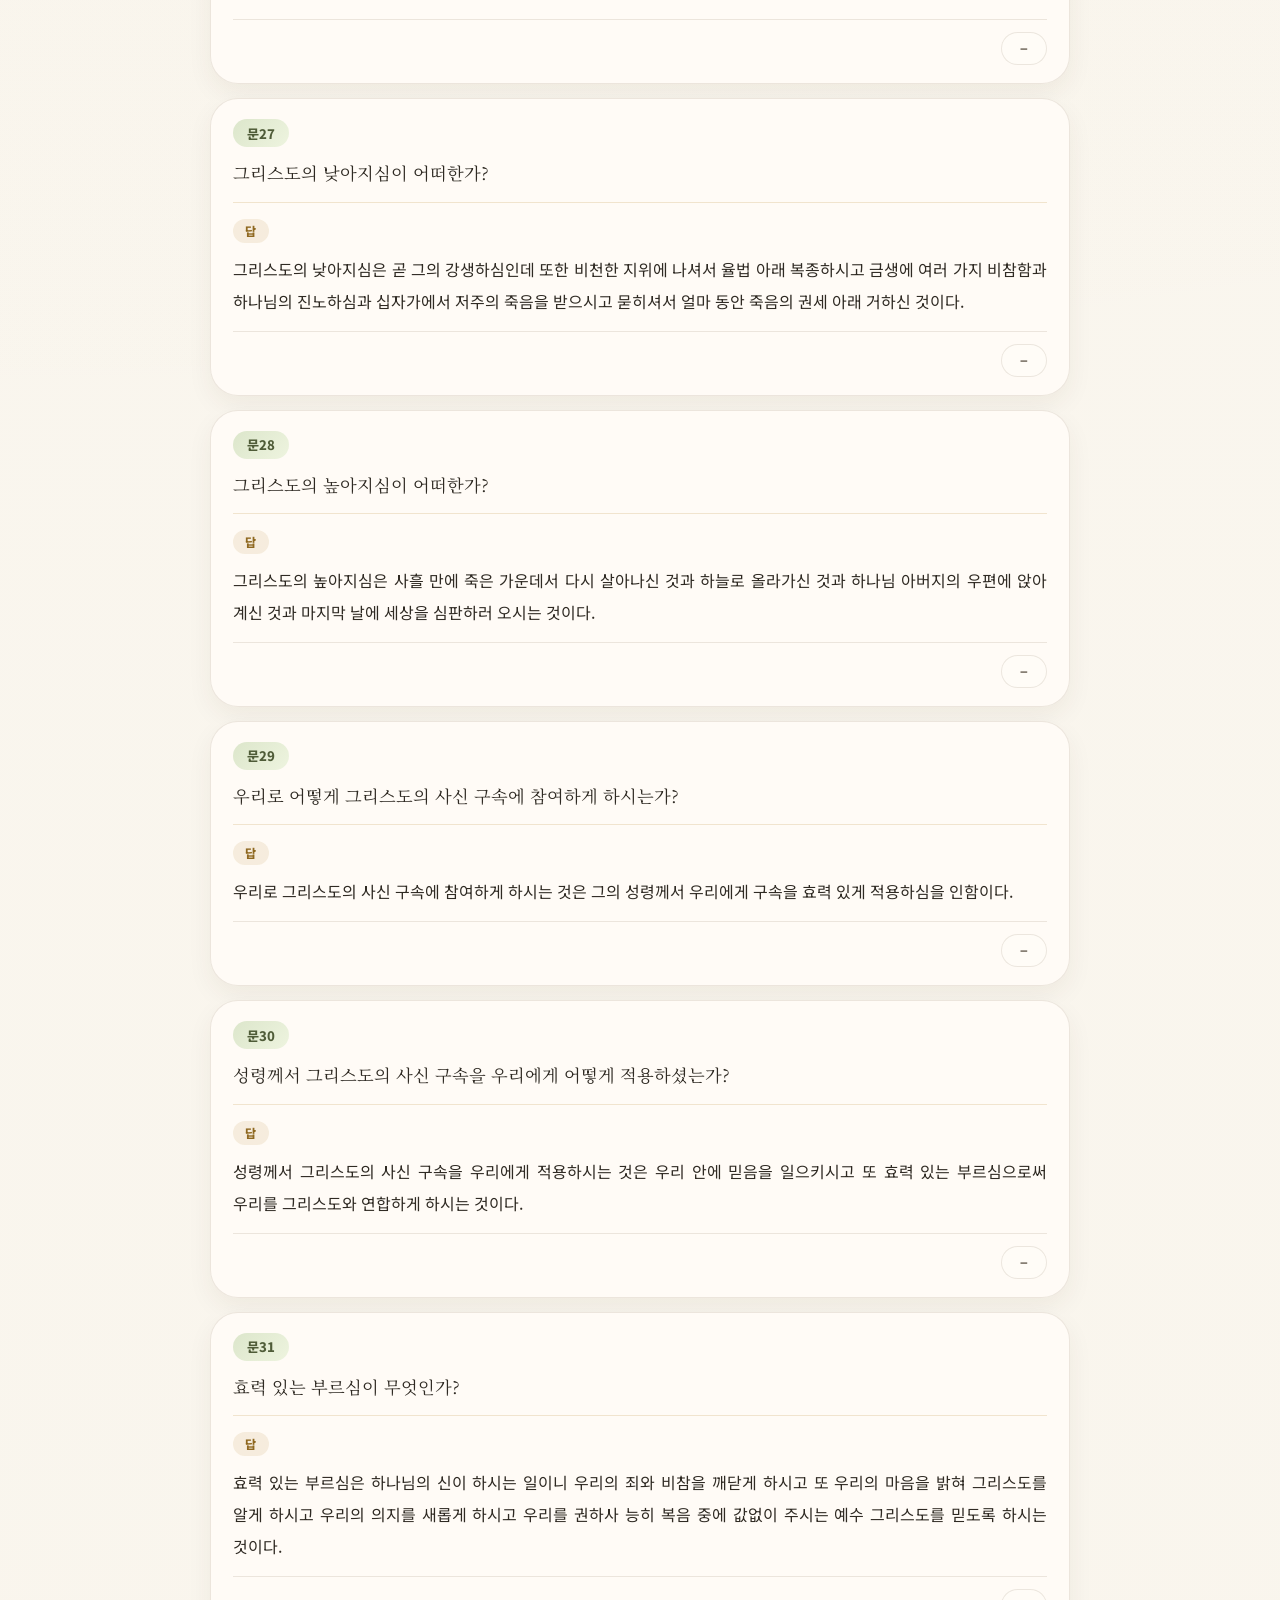
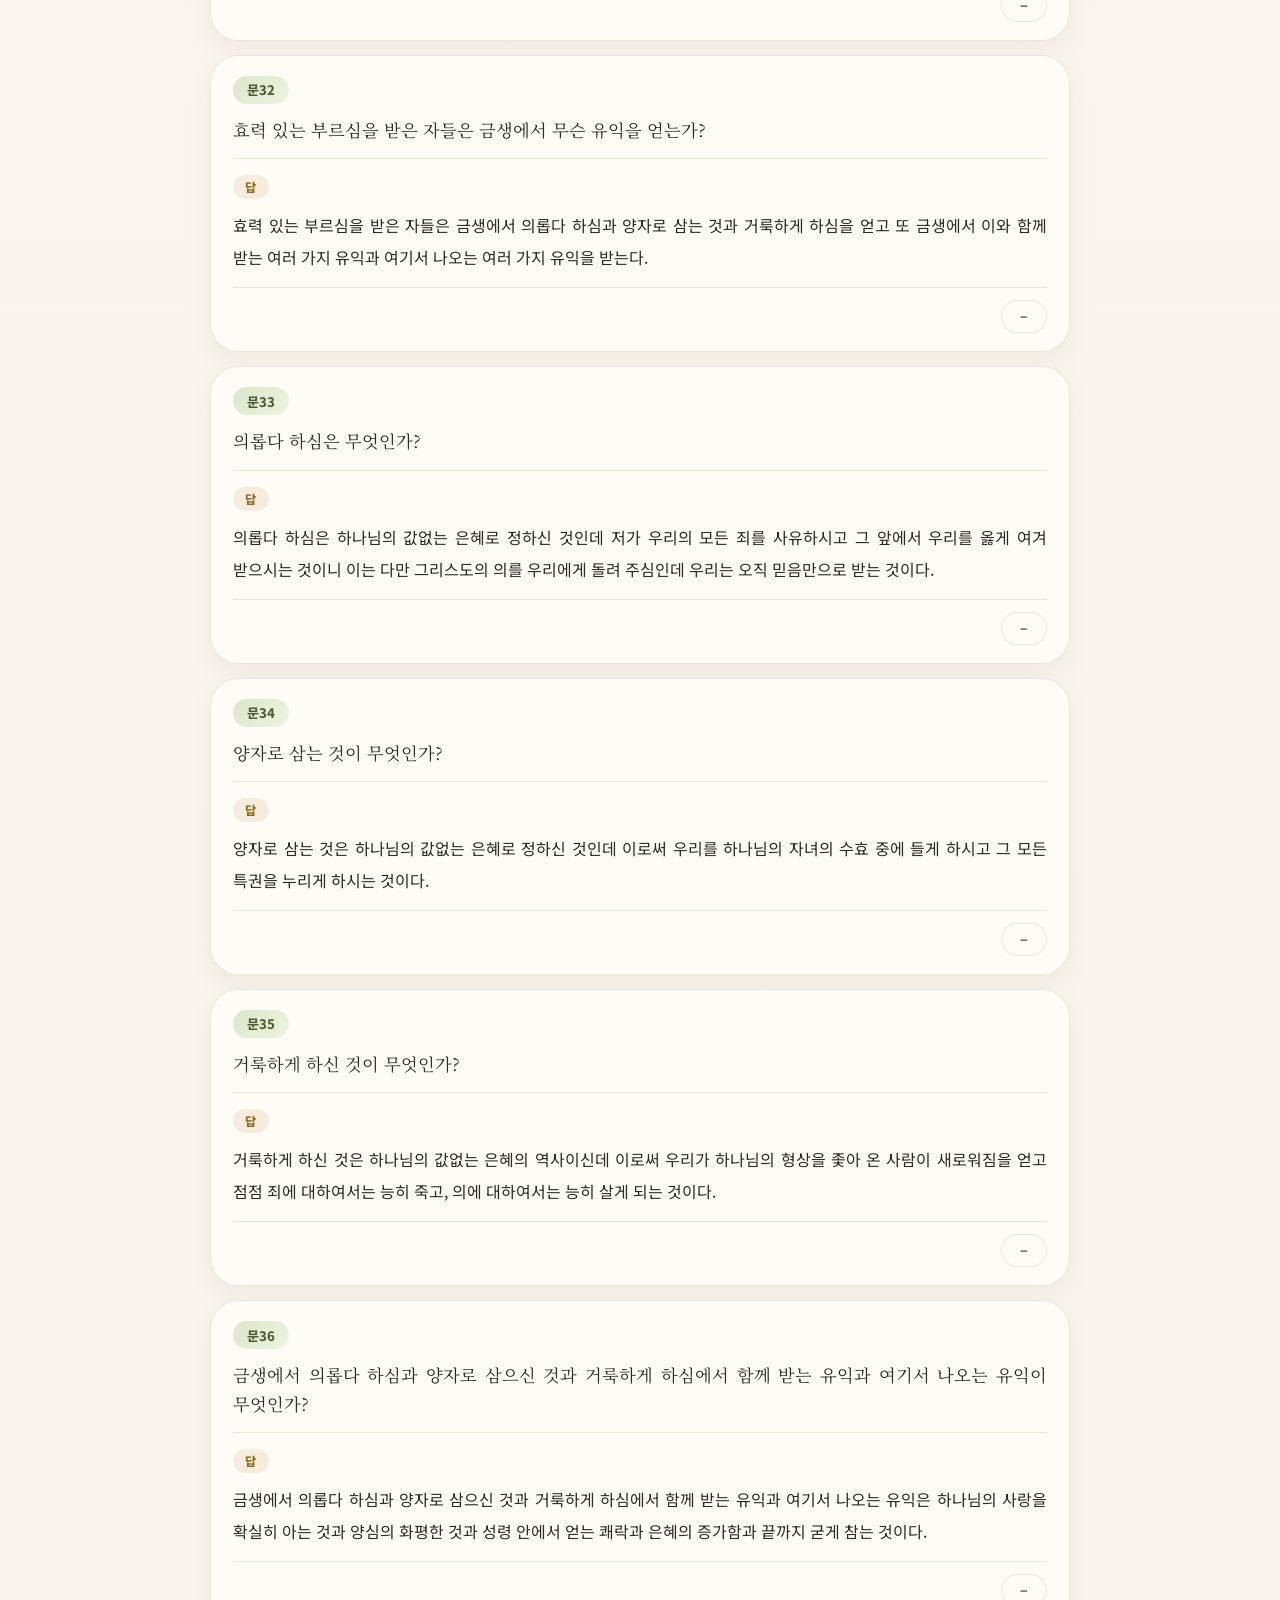
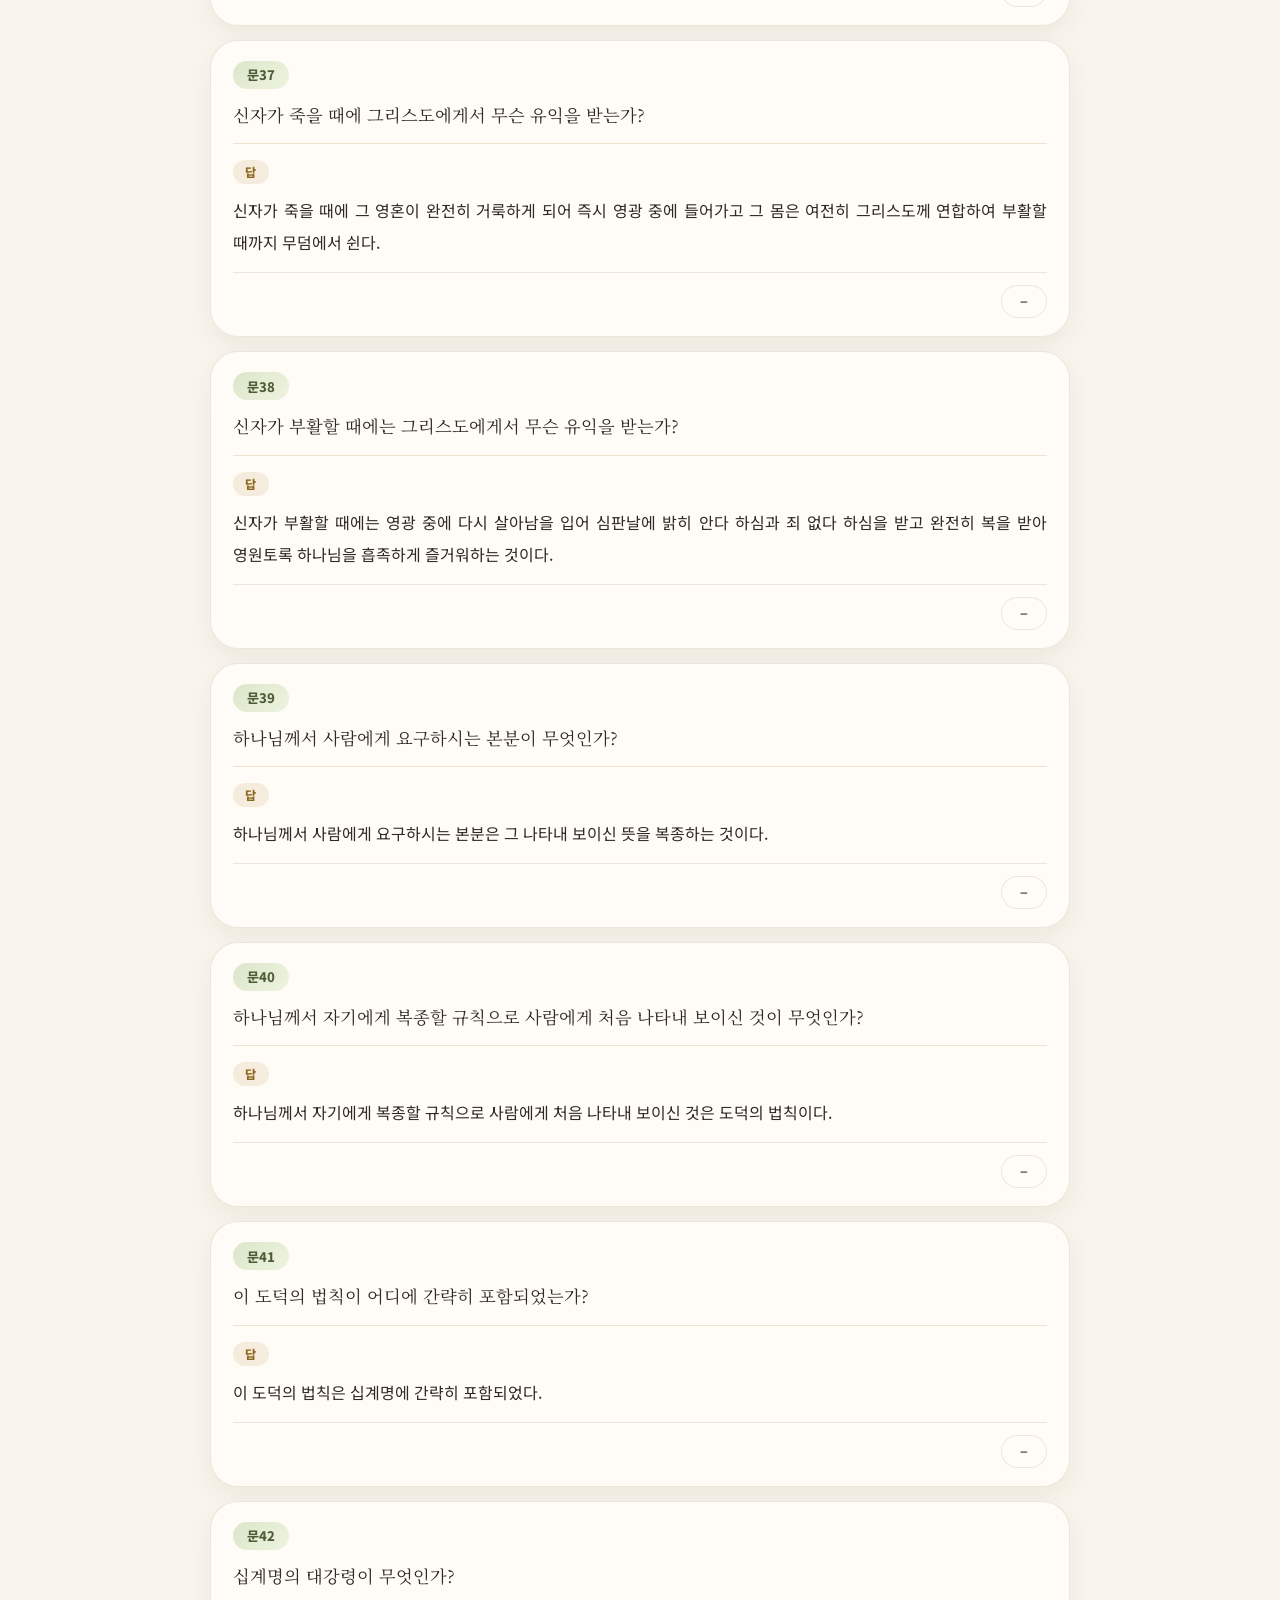
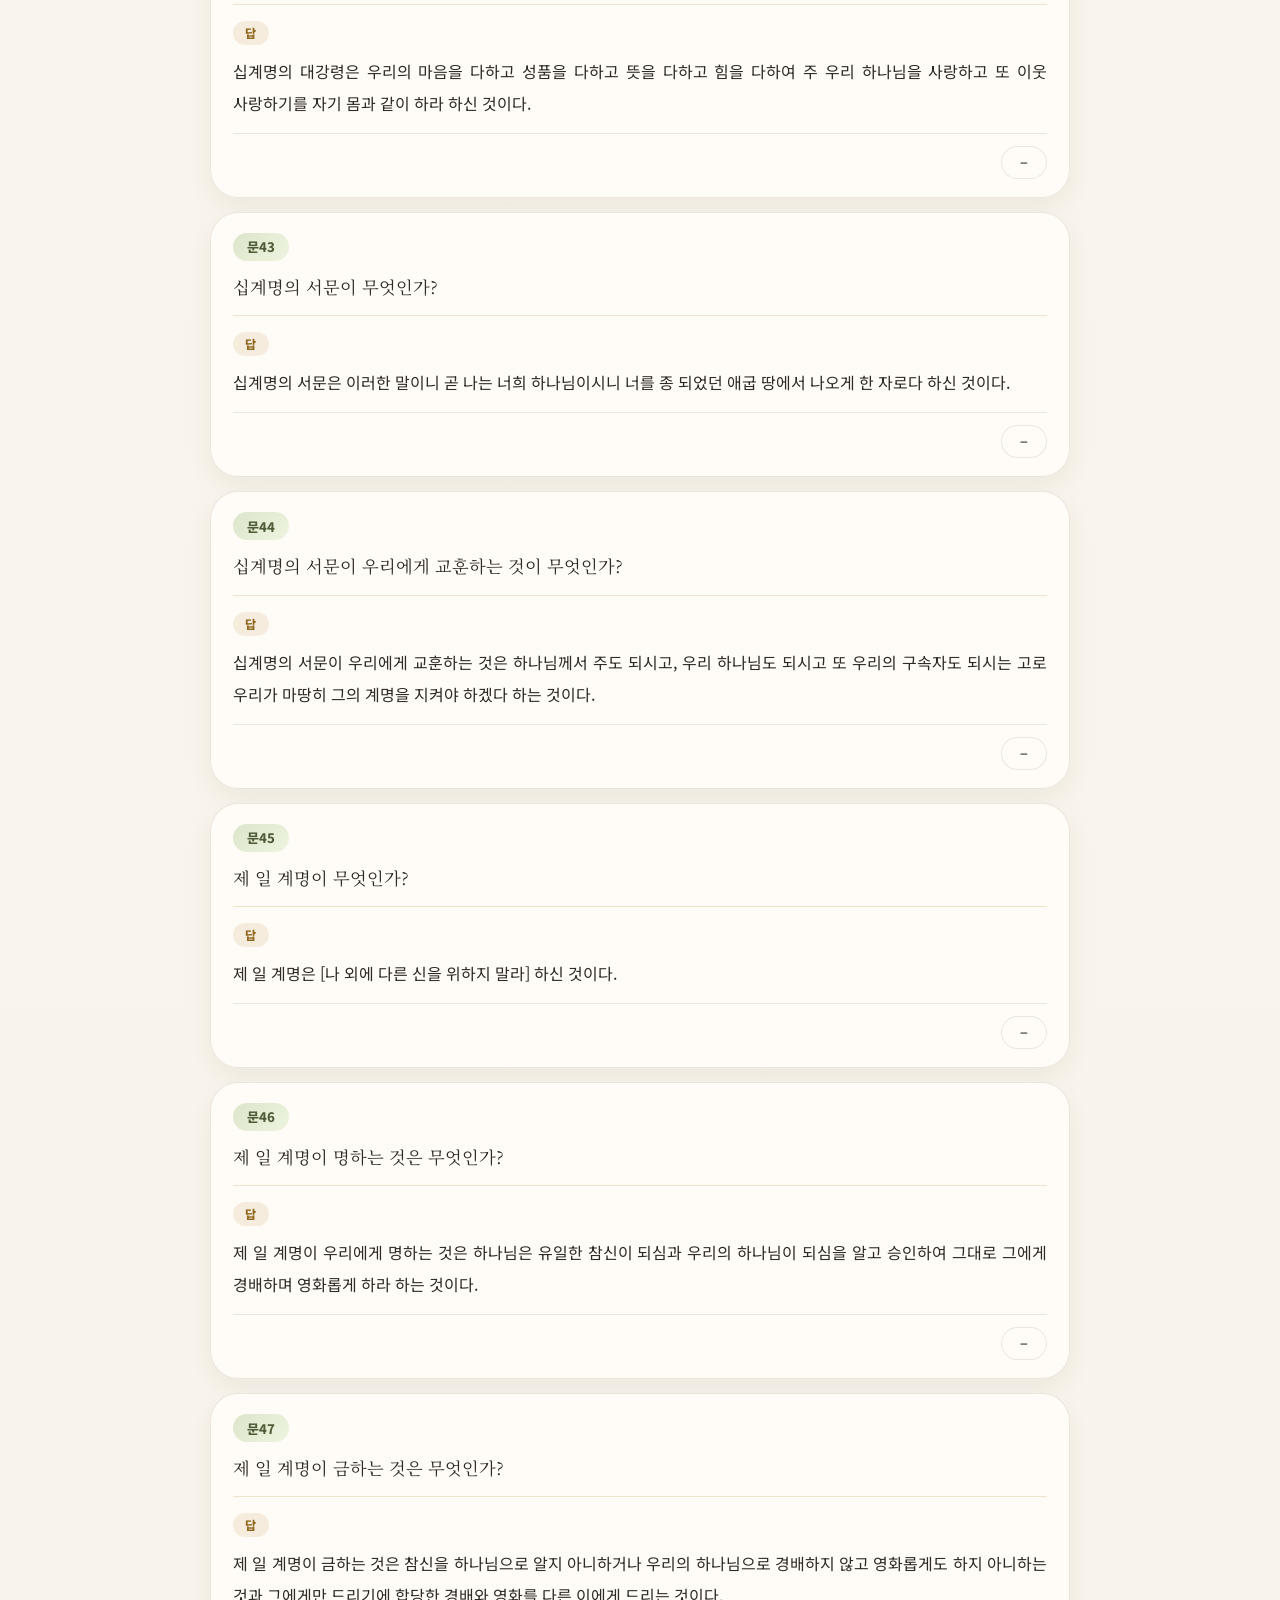
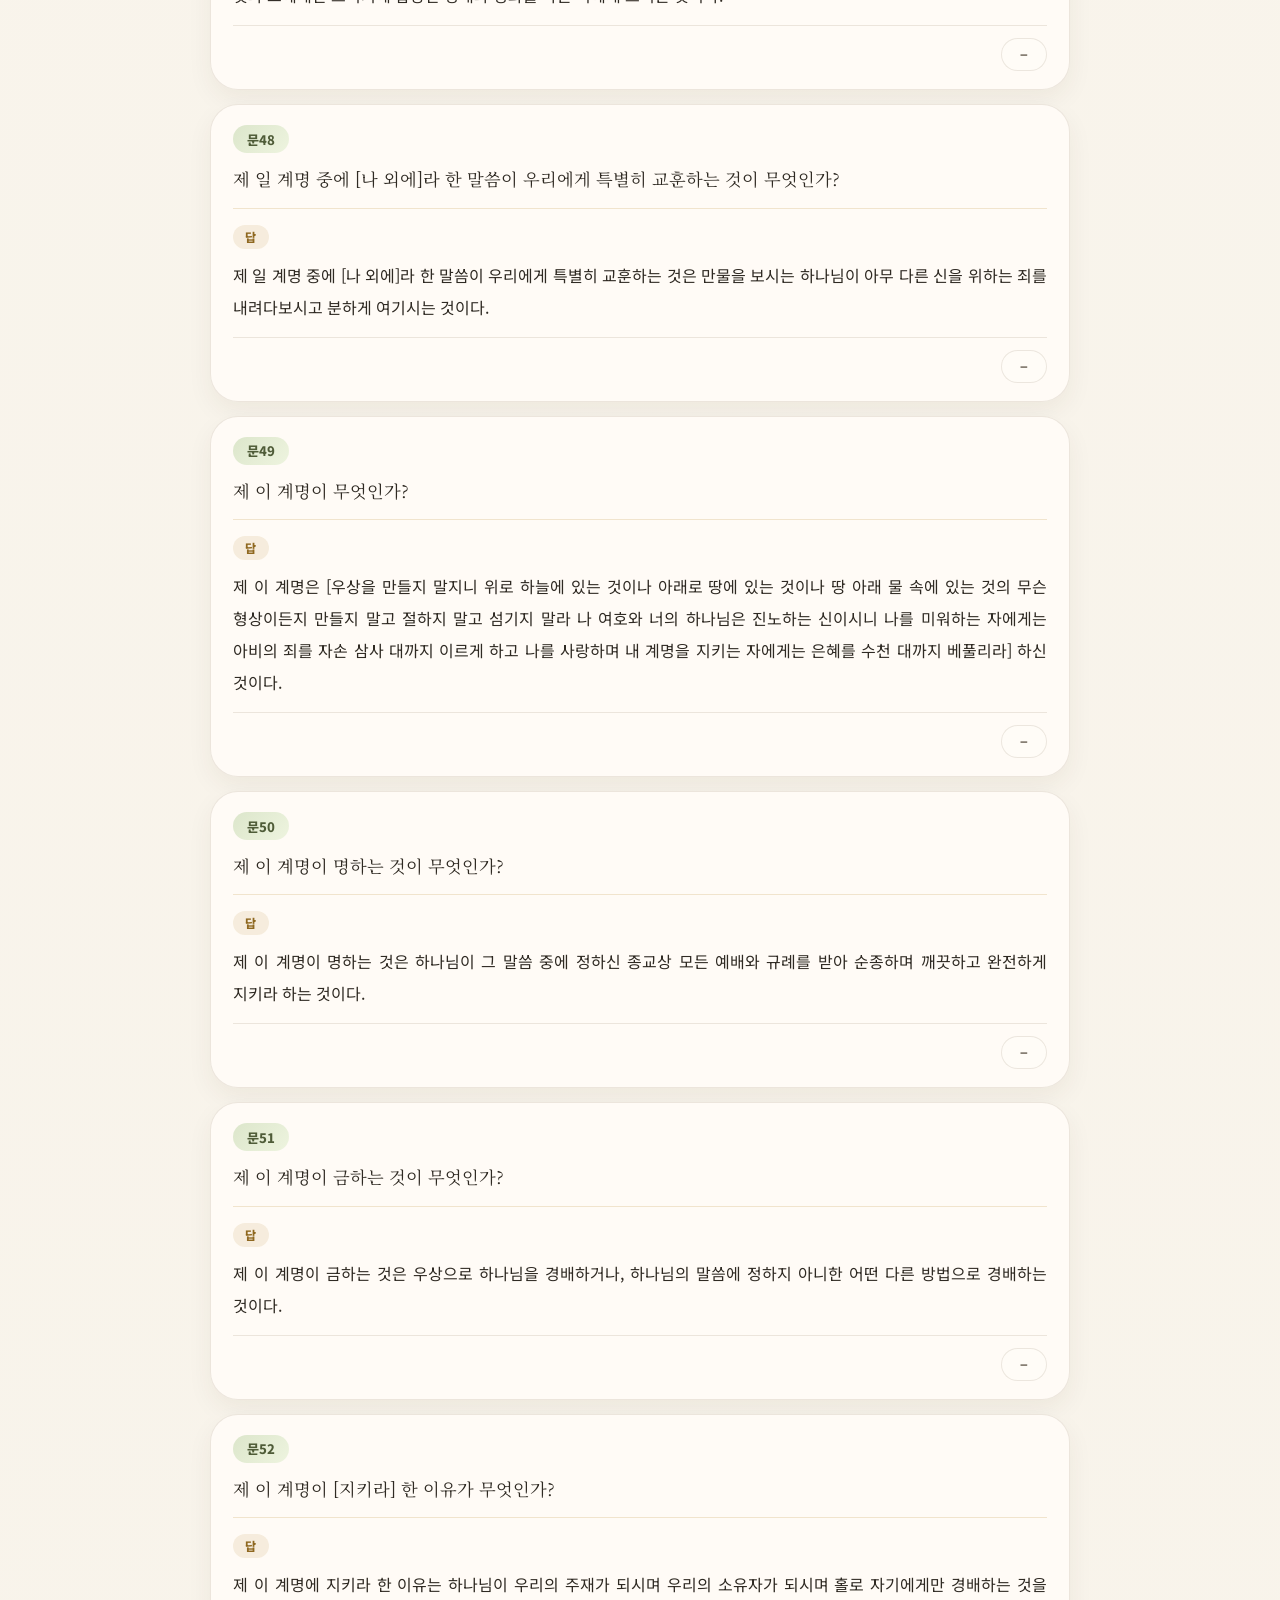
==== commit f818dfbf: "Add files via upload" ====
--- a/quiz.html
+++ b/quiz.html
@@ -17,8 +17,8 @@
       href="https://fonts.googleapis.com/css2?family=Noto+Sans+KR:wght@400;500;700;800&family=Noto+Serif+KR:wght@600;700&display=swap"
       rel="stylesheet"
     />
-    <link rel="stylesheet" href="style.css?v=2" />
-    <link rel="stylesheet" href="quiz.css?v=2" />
+    <link rel="stylesheet" href="style.css?v=4" />
+    <link rel="stylesheet" href="quiz.css?v=4" />
   </head>
   <body>
     <header>
@@ -116,20 +116,21 @@
             <button class="stage-btn" data-s="3" title="답을 전부 가립니다">3단계</button>
           </div>
           <div class="quiz-speech-controls" role="group" aria-label="암송 읽어주기">
-            <button id="btn-quiz-read-aloud" class="nav-btn ghost" type="button" aria-pressed="false">
-              🔊 읽어주기
-            </button>
-            <label class="speech-voice-control" for="quiz-speech-mode-select">
-              <span>읽을 내용</span>
-              <select id="quiz-speech-mode-select" class="speech-voice-select">
-                <option value="question-answer">질문 + 답</option>
-                <option value="answer">답만</option>
-              </select>
-            </label>
-            <label class="speech-voice-control" for="quiz-speech-voice-select">
-              <span>음성</span>
-              <select id="quiz-speech-voice-select" class="speech-voice-select"></select>
-            </label>
+            <button id="btn-quiz-read-aloud" class="nav-btn speech-icon-btn" type="button" aria-pressed="false" aria-label="읽어주기">🔊</button>
+            <button id="btn-quiz-speech-settings" class="nav-btn ghost speech-icon-btn" type="button" aria-label="읽기 설정" aria-haspopup="true" aria-expanded="false">⚙️</button>
+            <div id="quiz-speech-settings-popup" class="speech-settings-popup hidden" role="dialog" aria-label="읽기 설정">
+              <label class="speech-voice-control" for="quiz-speech-mode-select">
+                <span>읽을 내용</span>
+                <select id="quiz-speech-mode-select" class="speech-voice-select">
+                  <option value="question-answer">질문 + 답</option>
+                  <option value="answer">답만</option>
+                </select>
+              </label>
+              <label class="speech-voice-control" for="quiz-speech-voice-select">
+                <span>음성</span>
+                <select id="quiz-speech-voice-select" class="speech-voice-select"></select>
+              </label>
+            </div>
           </div>
           <div class="ctrl-foot">
             <button class="reveal-btn hidden" id="reveal-all" type="button">전체 공개</button>
@@ -141,7 +142,8 @@
       <ol class="quiz-list" id="quiz-list" aria-label="소요리문답 암송 목록"></ol>
     </main>
 
-    <script src="data.js"></script>
-    <script src="quiz.js"></script>
+    <script src="config.js?v=1"></script>
+    <script src="data.js?v=1"></script>
+    <script src="quiz.js?v=1"></script>
   </body>
 </html>
--- a/style.css
+++ b/style.css
@@ -401,33 +401,53 @@
 }
 
 .detail-actions {
-  display: flex;
-  flex-wrap: wrap;
-  align-items: center;
-  gap: 10px;
-  margin: 0 0 14px;
-}
-
-.detail-actions .nav-btn,
-.detail-actions .speech-voice-control {
-  min-width: 124px;
-  justify-content: center;
+  position: relative;
+  display: flex;
+  align-items: center;
+  gap: 8px;
+  margin: 0 0 12px;
+}
+
+.speech-icon-btn {
+  width: 40px;
+  min-width: 40px;
+  padding: 0;
+  font-size: 1.1rem;
+}
+
+.speech-settings-popup {
+  position: absolute;
+  top: calc(100% + 8px);
+  left: 0;
+  z-index: 50;
+  display: flex;
+  flex-direction: column;
+  gap: 8px;
+  padding: 12px;
+  min-width: 240px;
+  border: 1px solid var(--line);
+  border-radius: var(--radius-sm);
+  background: var(--surface-strong);
+  box-shadow: var(--shadow-md);
 }
 
 .speech-voice-control {
-  display: inline-flex;
-  align-items: center;
+  display: flex;
+  align-items: center;
+  justify-content: space-between;
   gap: 8px;
   padding: 0 12px;
-  min-height: 40px;
+  min-height: 38px;
   border: 1px solid rgba(102, 117, 72, 0.24);
-  border-radius: 999px;
+  border-radius: 10px;
   background: rgba(255, 252, 247, 0.7);
   color: var(--olive-deep);
-  font-size: 0.9rem;
+  font-size: 0.86rem;
 }
 
 .speech-voice-select {
+  flex: 1;
+  min-width: 0;
   border: none;
   background: transparent;
   color: var(--olive-deep);
@@ -437,6 +457,7 @@
   -webkit-appearance: auto;
   cursor: pointer;
   padding: 4px 0;
+  text-align: right;
 }
 
 .detail-nav {
@@ -553,22 +574,22 @@
 }
 
 .detail-header {
-  padding: 22px 22px 20px;
-  margin-bottom: 14px;
+  padding: 16px 20px 14px;
+  margin-bottom: 10px;
 }
 
 .detail-num {
   display: inline-flex;
   align-items: center;
   justify-content: center;
-  min-width: 78px;
-  height: 78px;
-  margin-bottom: 18px;
-  padding: 0 18px;
+  min-width: 56px;
+  height: 52px;
+  margin-bottom: 12px;
+  padding: 0 14px;
   border-radius: 999px;
   background: linear-gradient(135deg, var(--olive-soft), #edf4dd);
   color: var(--olive-deep);
-  font-size: 1.24rem;
+  font-size: 1.06rem;
   font-weight: 800;
   white-space: nowrap;
 }
@@ -845,14 +866,14 @@
   }
 
   .detail-header {
-    padding: 18px 16px;
+    padding: 14px 14px 12px;
   }
 
   .detail-num {
-    min-width: 64px;
-    height: 64px;
-    margin-bottom: 14px;
-    font-size: 1.04rem;
+    min-width: 48px;
+    height: 44px;
+    margin-bottom: 10px;
+    font-size: 0.92rem;
   }
 
   .detail-question {
--- a/quiz.css
+++ b/quiz.css
@@ -213,40 +213,11 @@
 }
 
 .quiz-speech-controls {
-  display: flex;
-  flex-wrap: wrap;
+  position: relative;
+  display: flex;
   align-items: center;
   gap: 8px;
   margin-bottom: 10px;
-}
-
-.quiz-speech-controls .nav-btn {
-  flex-shrink: 0;
-}
-
-.quiz-speech-controls .speech-voice-control {
-  display: inline-flex;
-  align-items: center;
-  gap: 8px;
-  padding: 0 12px;
-  min-height: 40px;
-  border: 1px solid rgba(102, 117, 72, 0.24);
-  border-radius: 999px;
-  background: rgba(255, 252, 247, 0.7);
-  color: var(--olive-deep);
-  font-size: 0.9rem;
-}
-
-.quiz-speech-controls .speech-voice-control span {
-  flex-shrink: 0;
-}
-
-.quiz-speech-controls .speech-voice-select {
-  border: none;
-  background: transparent;
-  color: var(--olive-deep);
-  font: inherit;
-  outline: none;
 }
 
 .ctrl-foot {
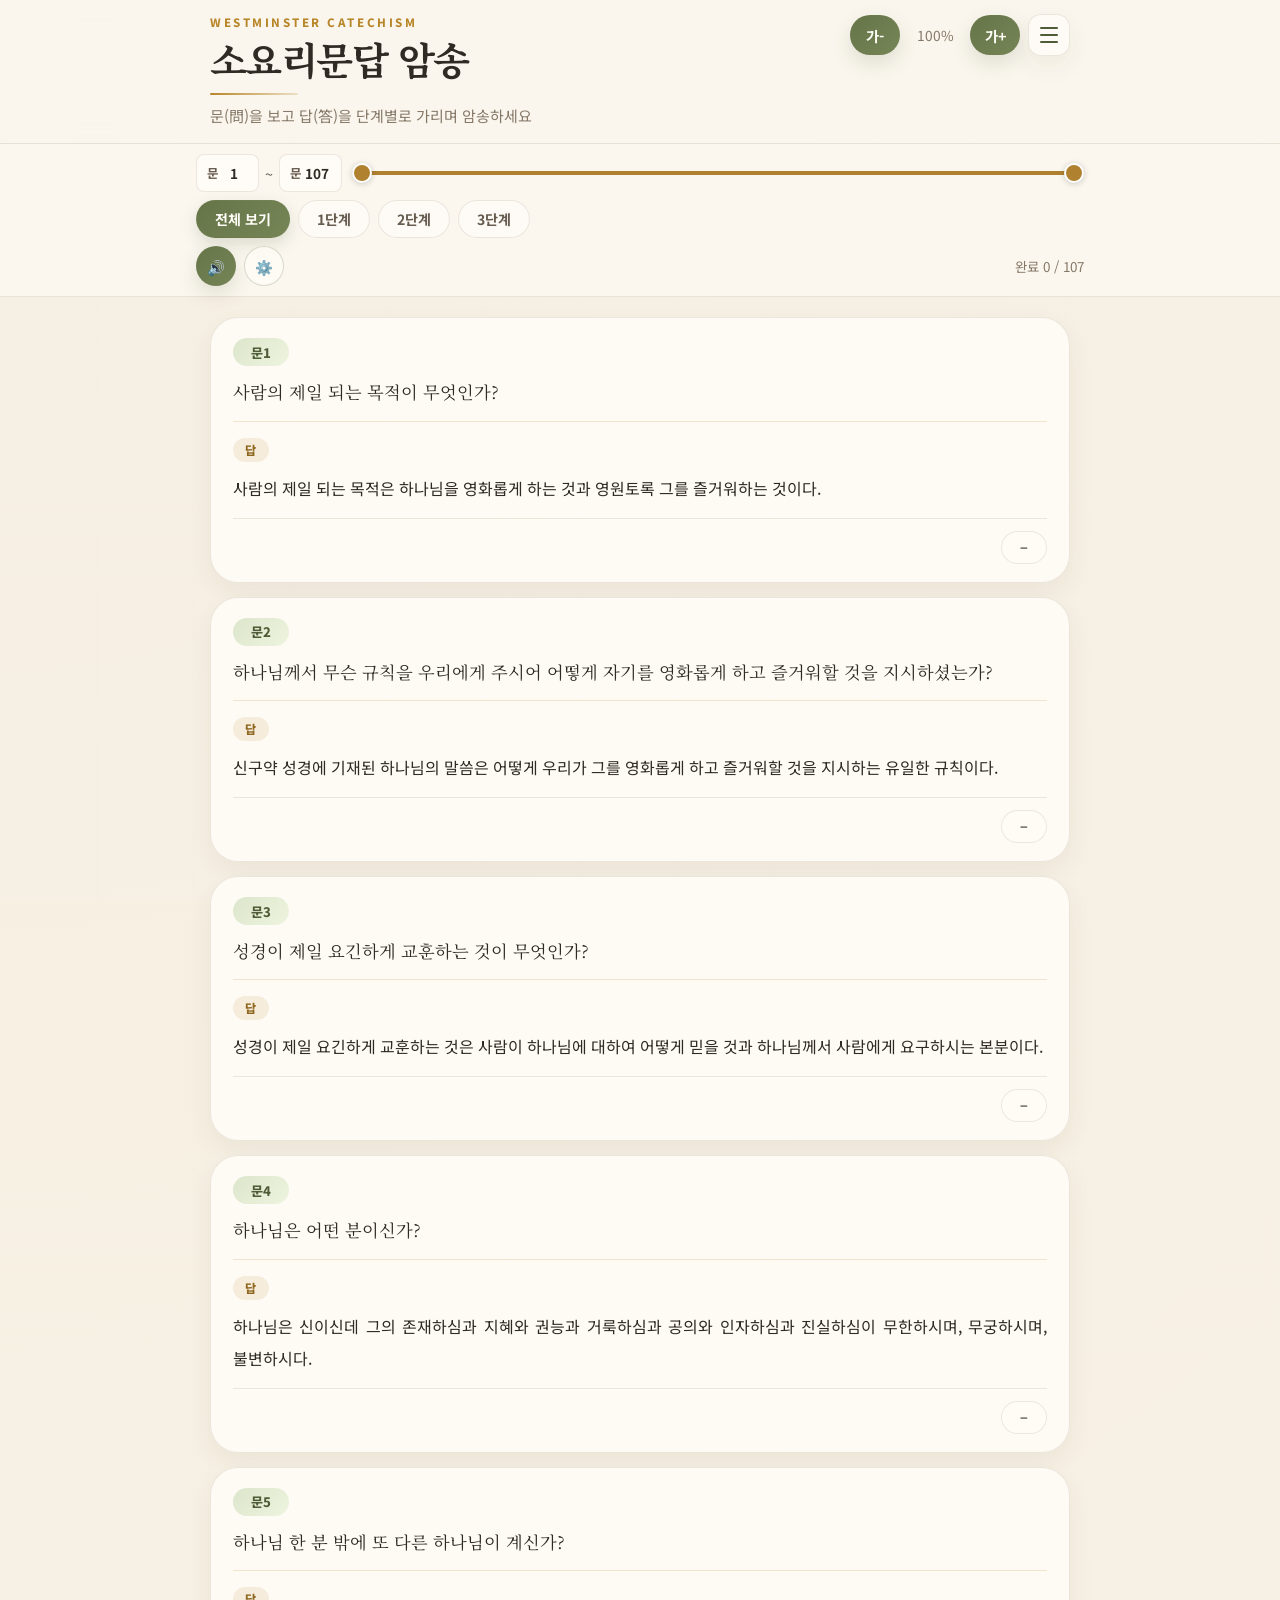
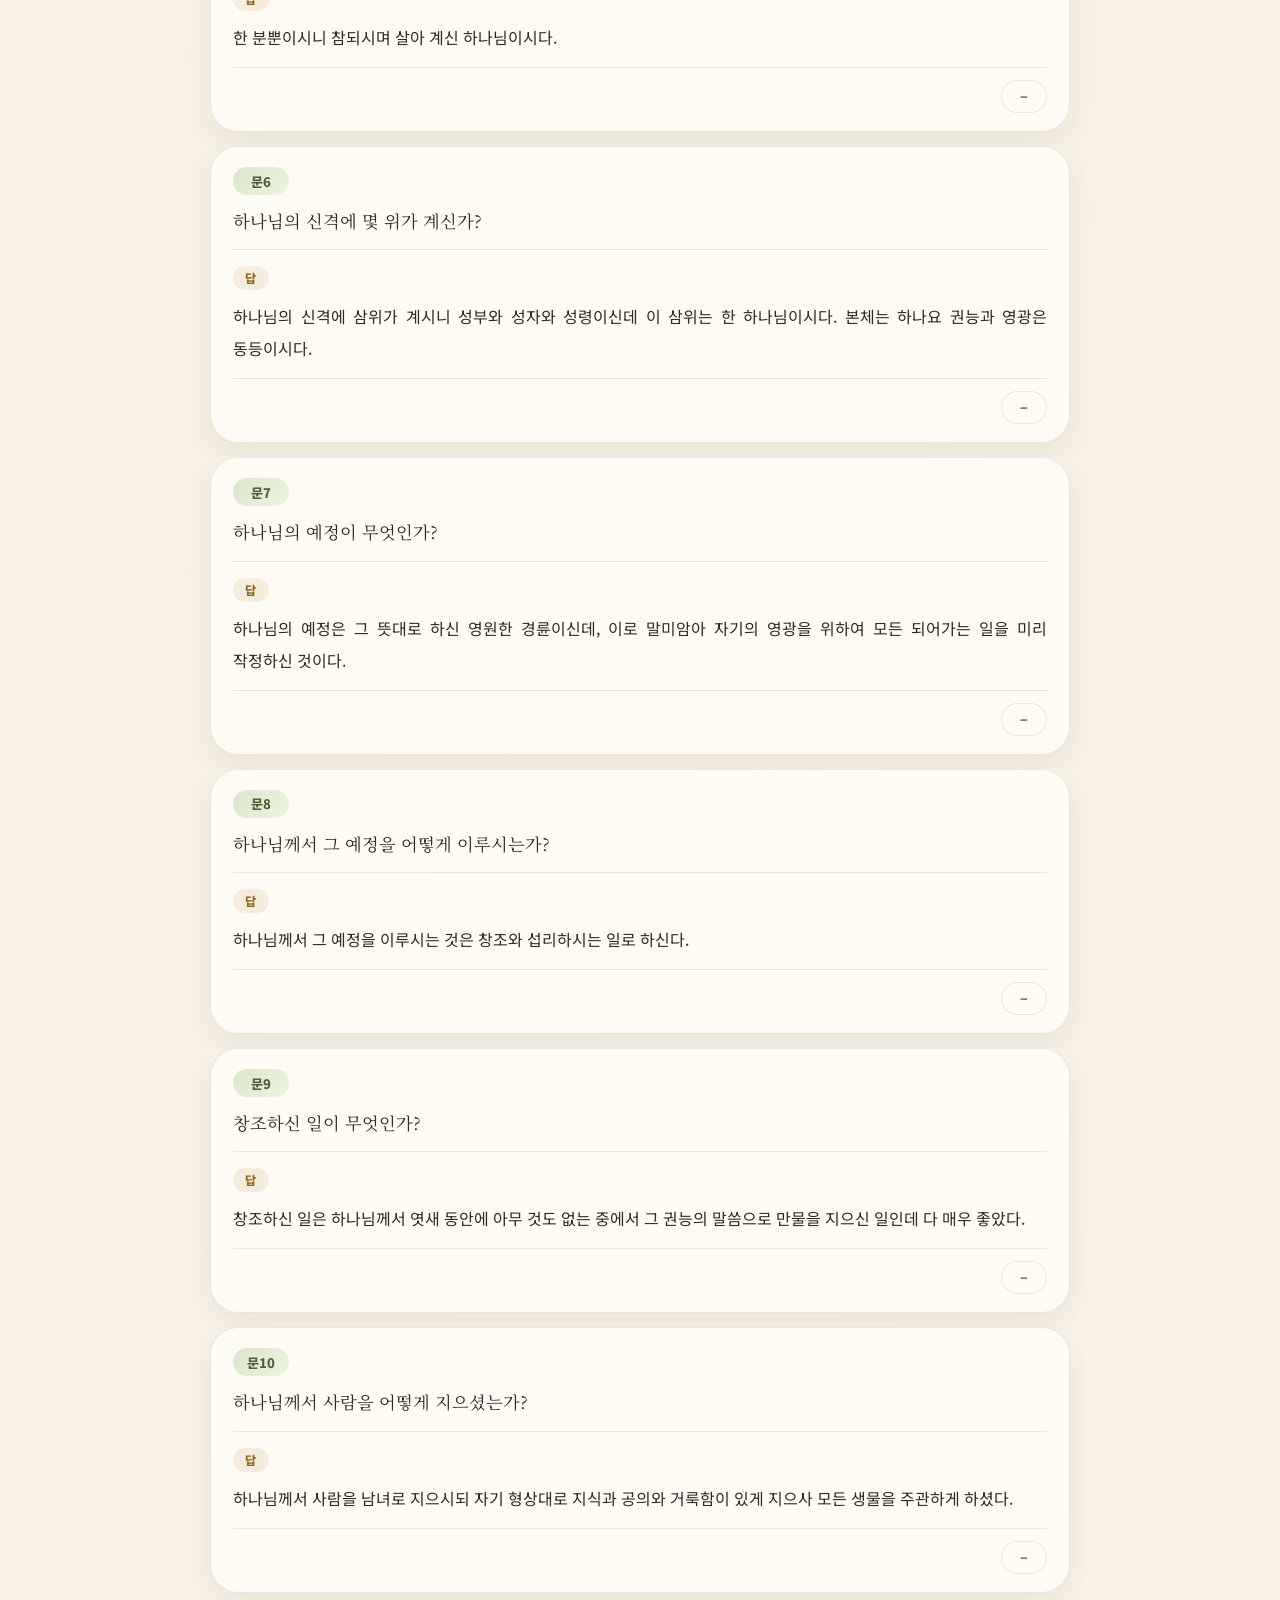
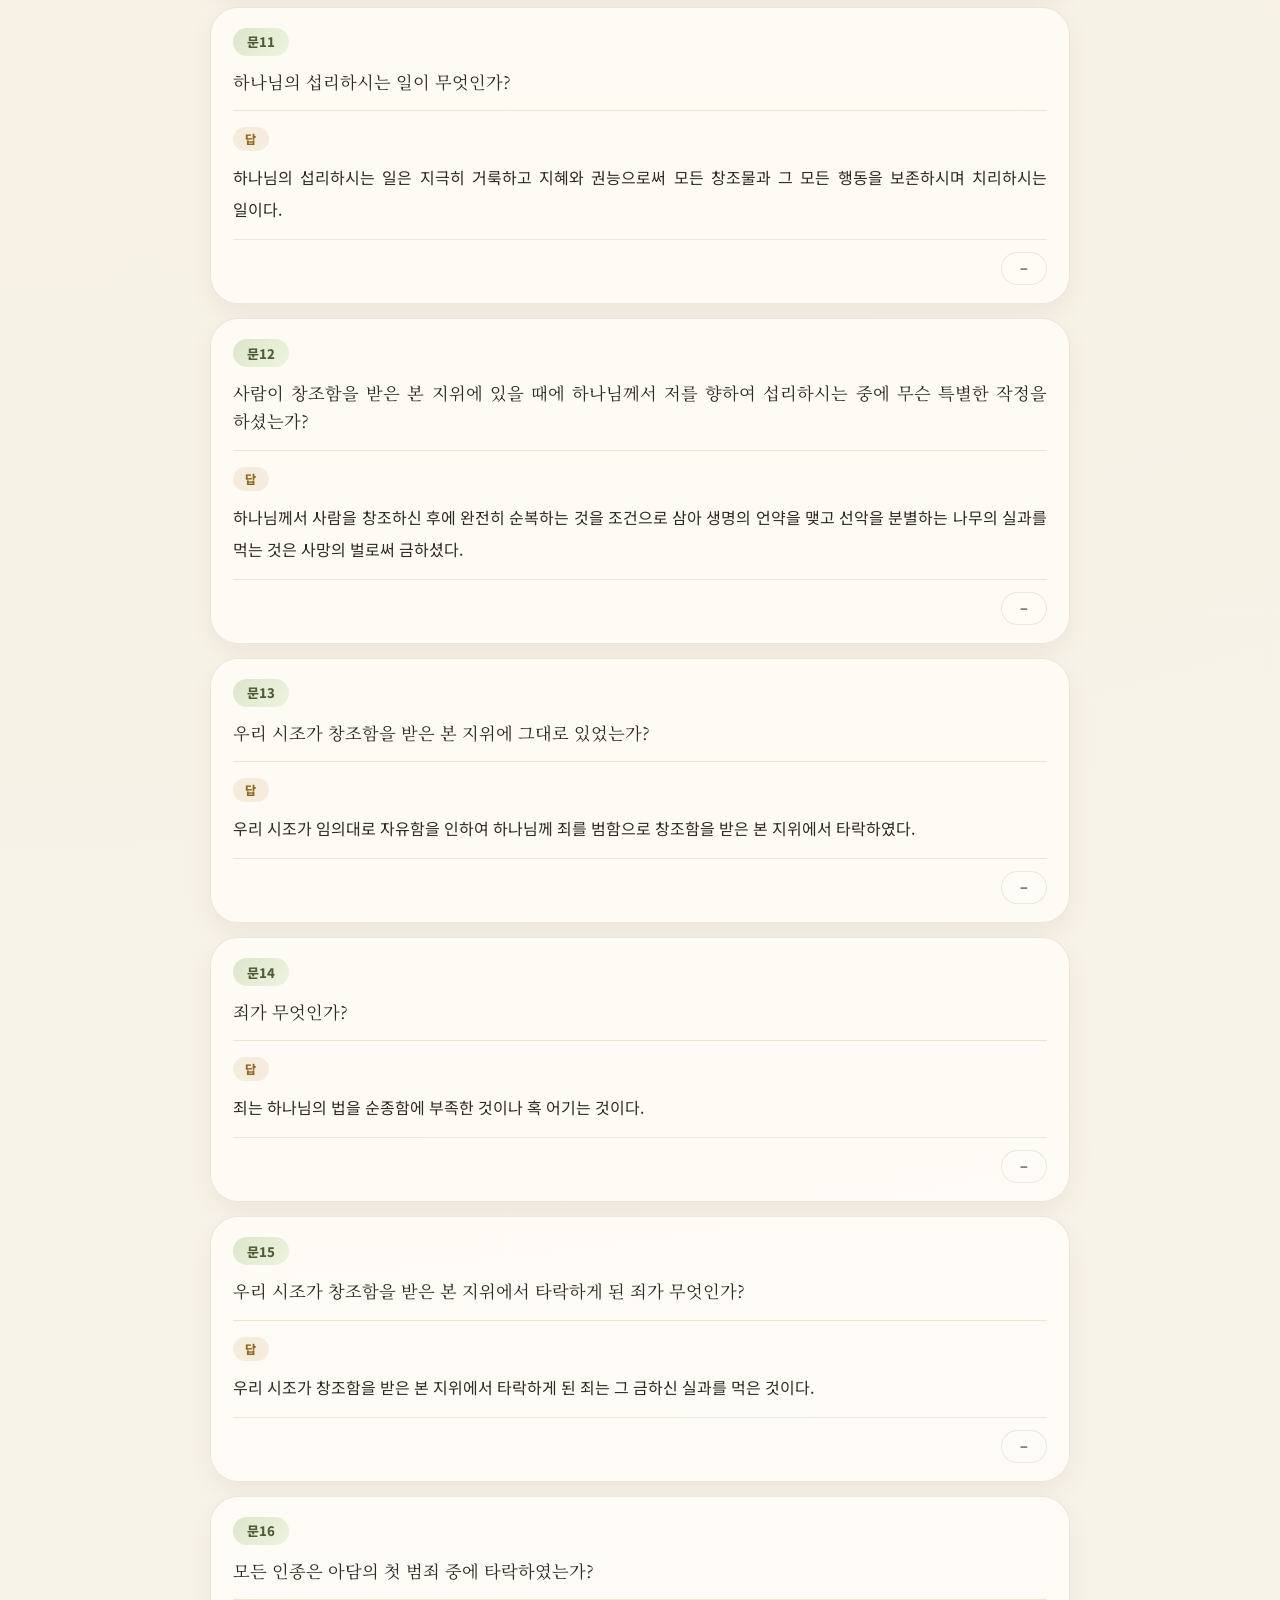
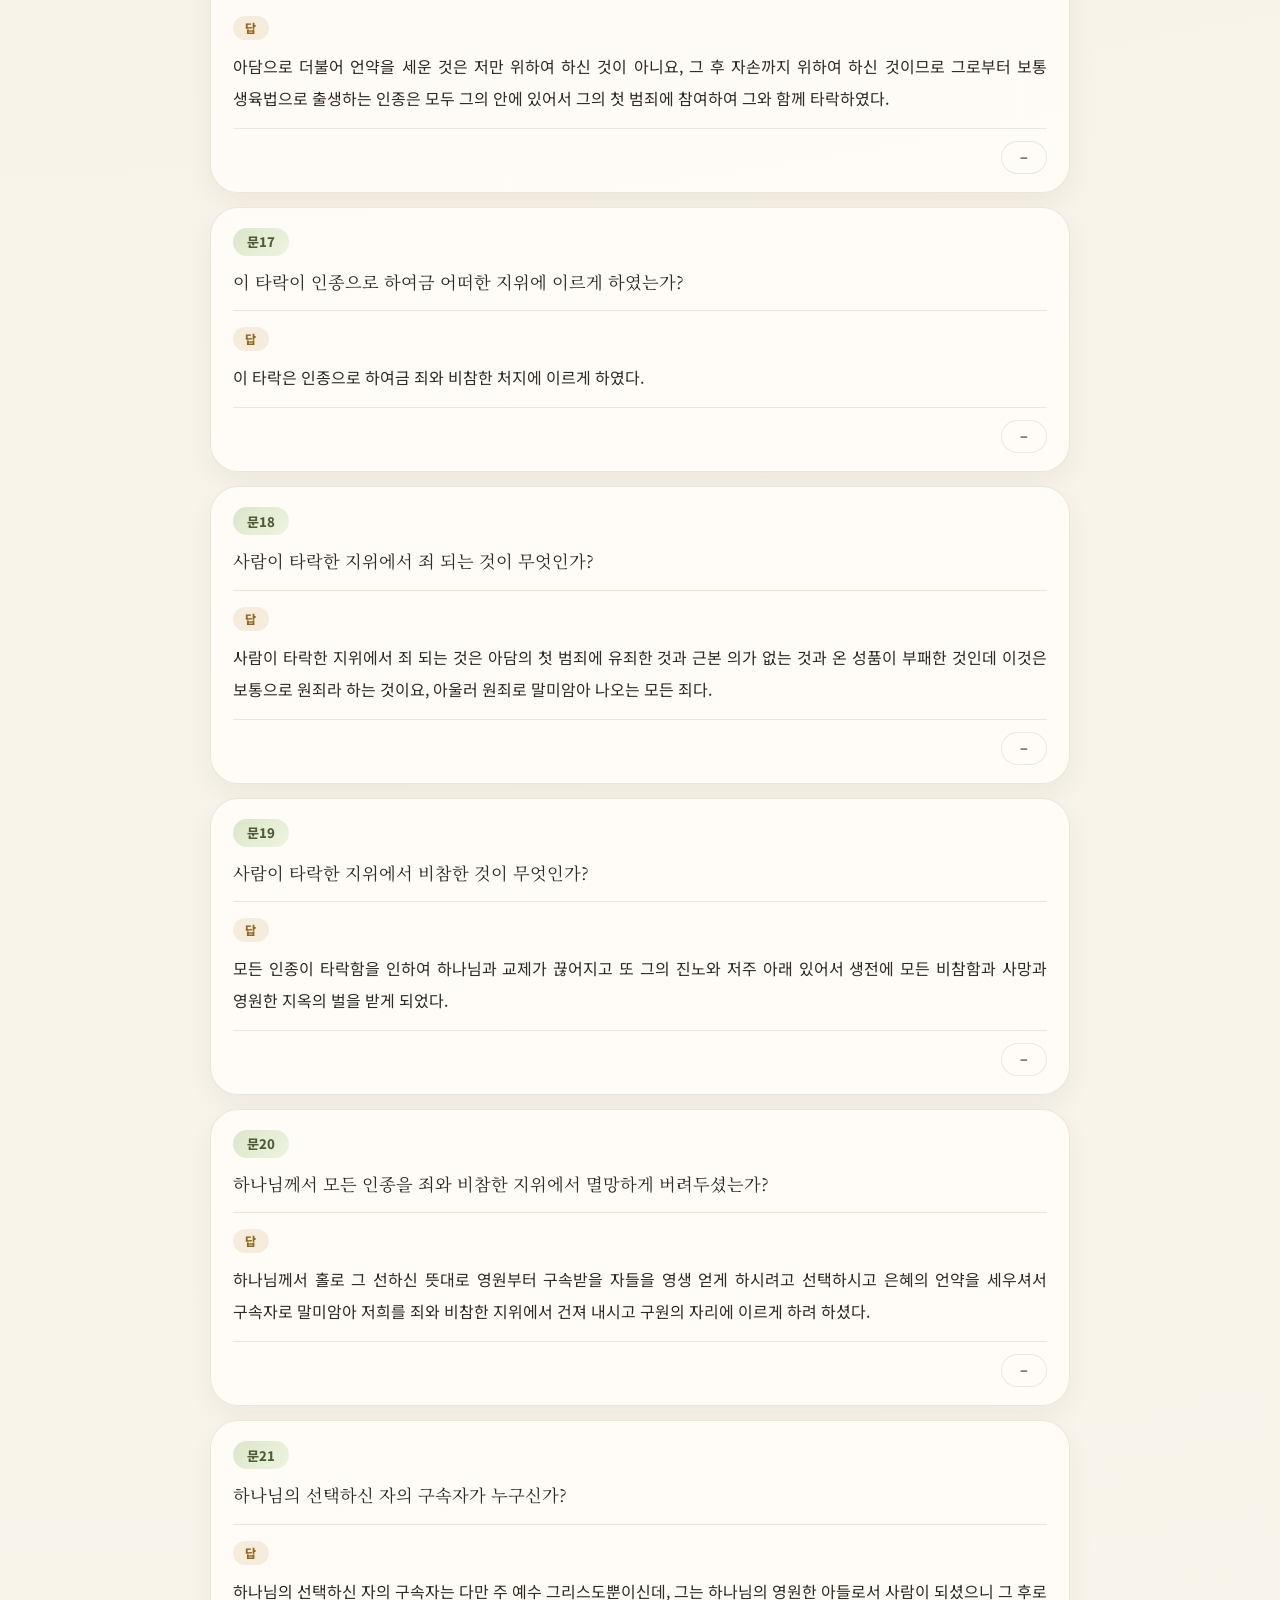
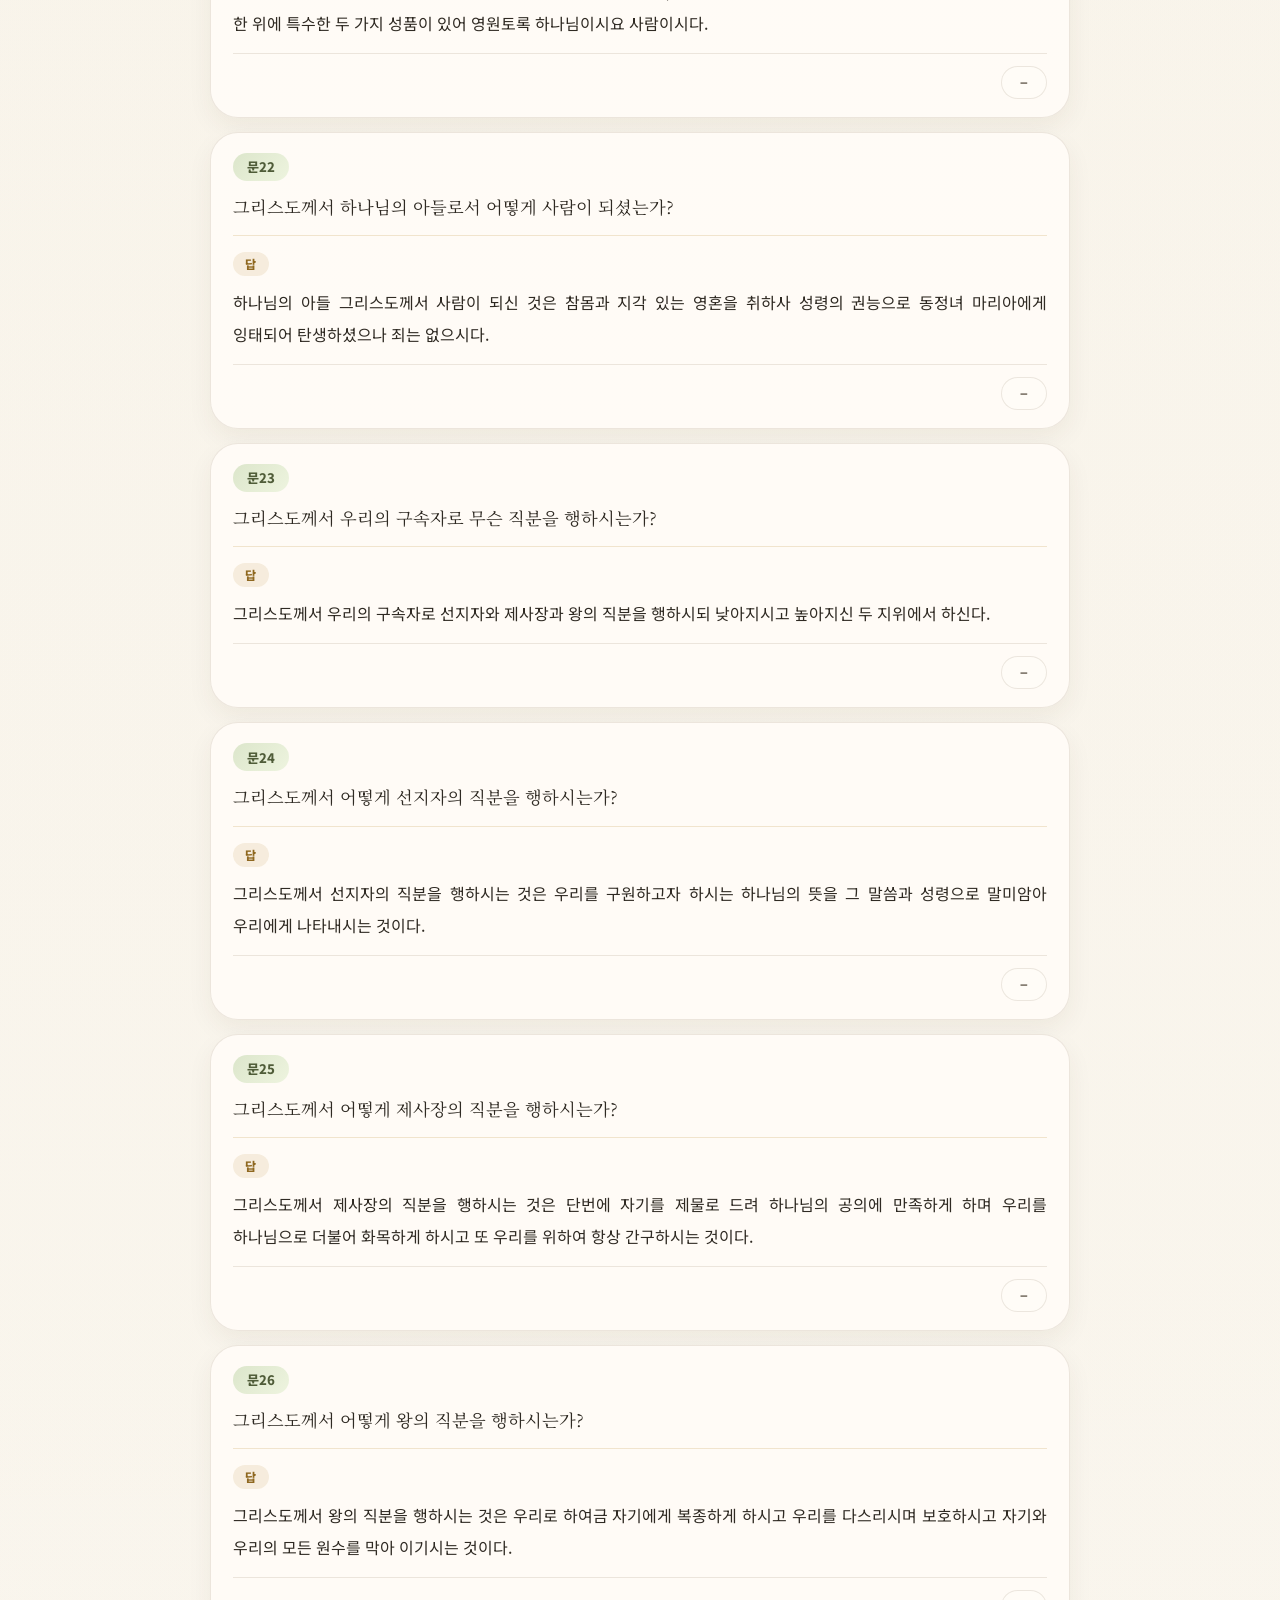
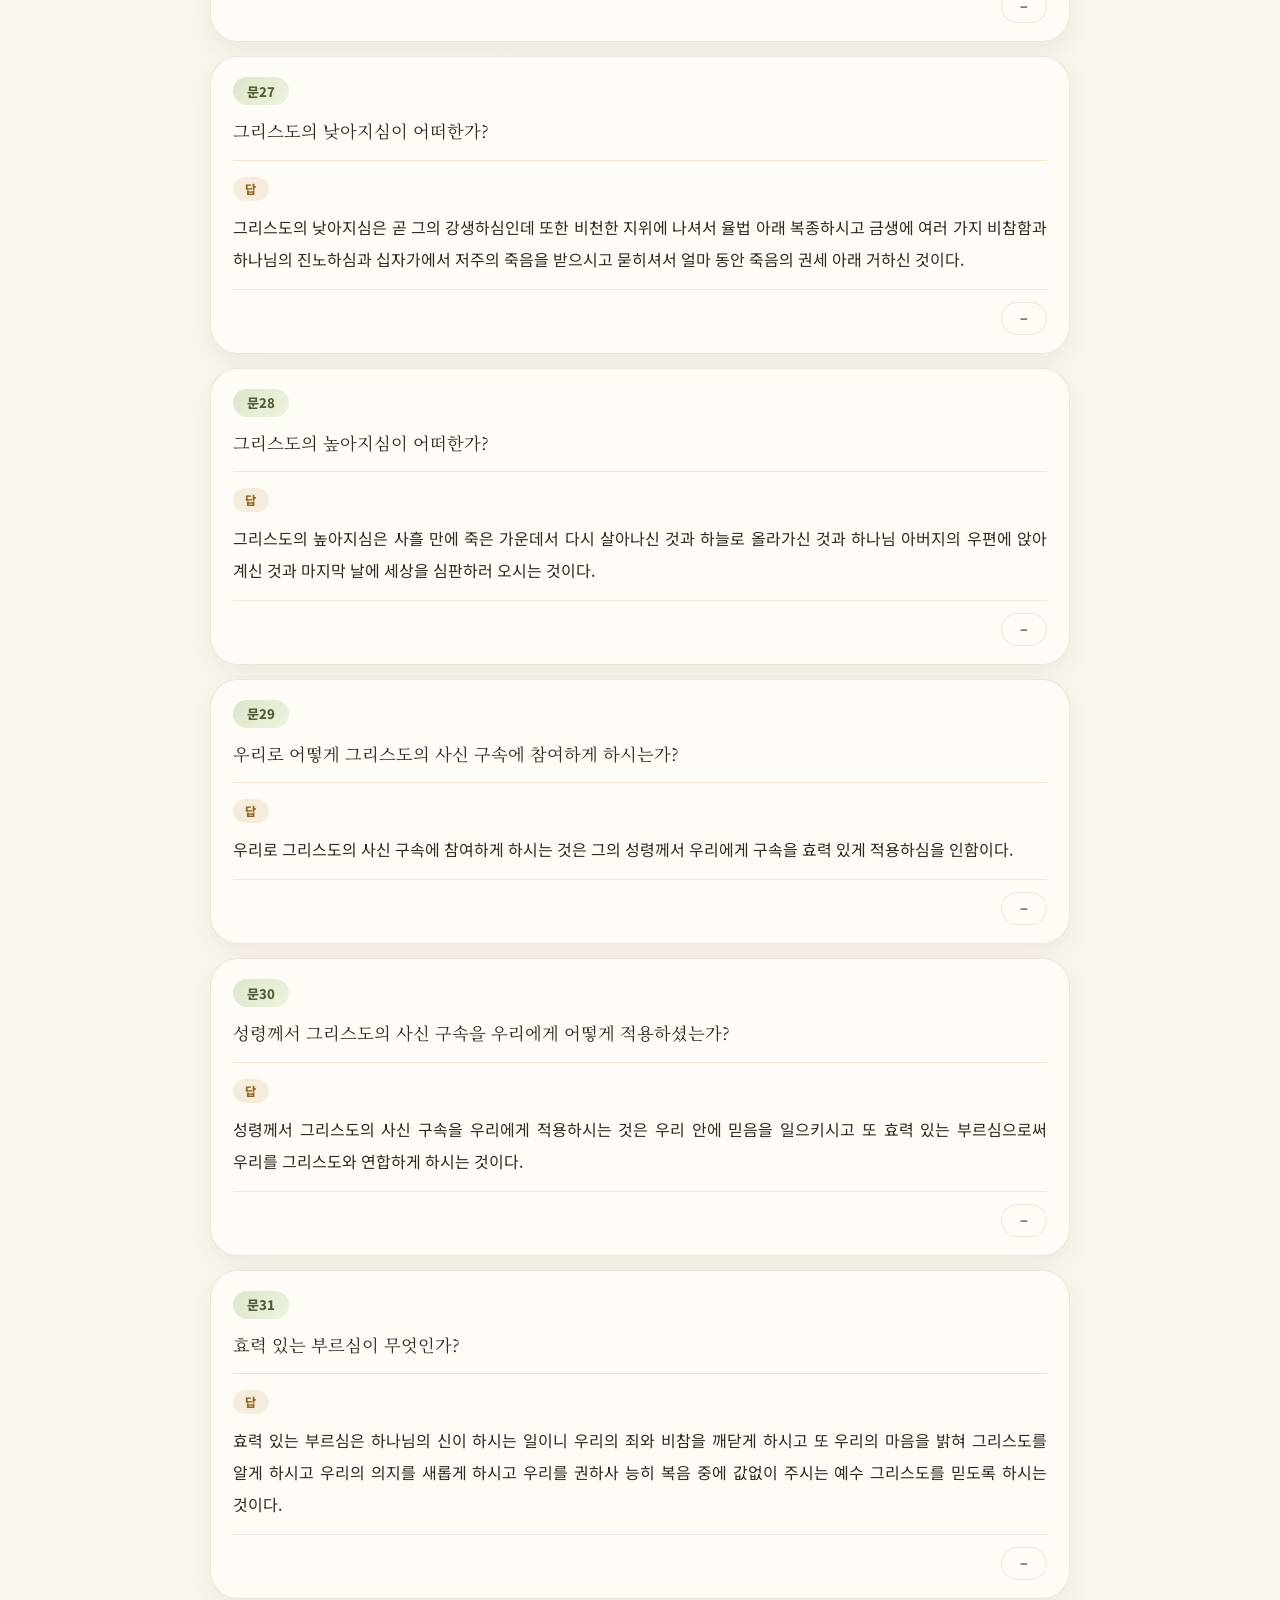
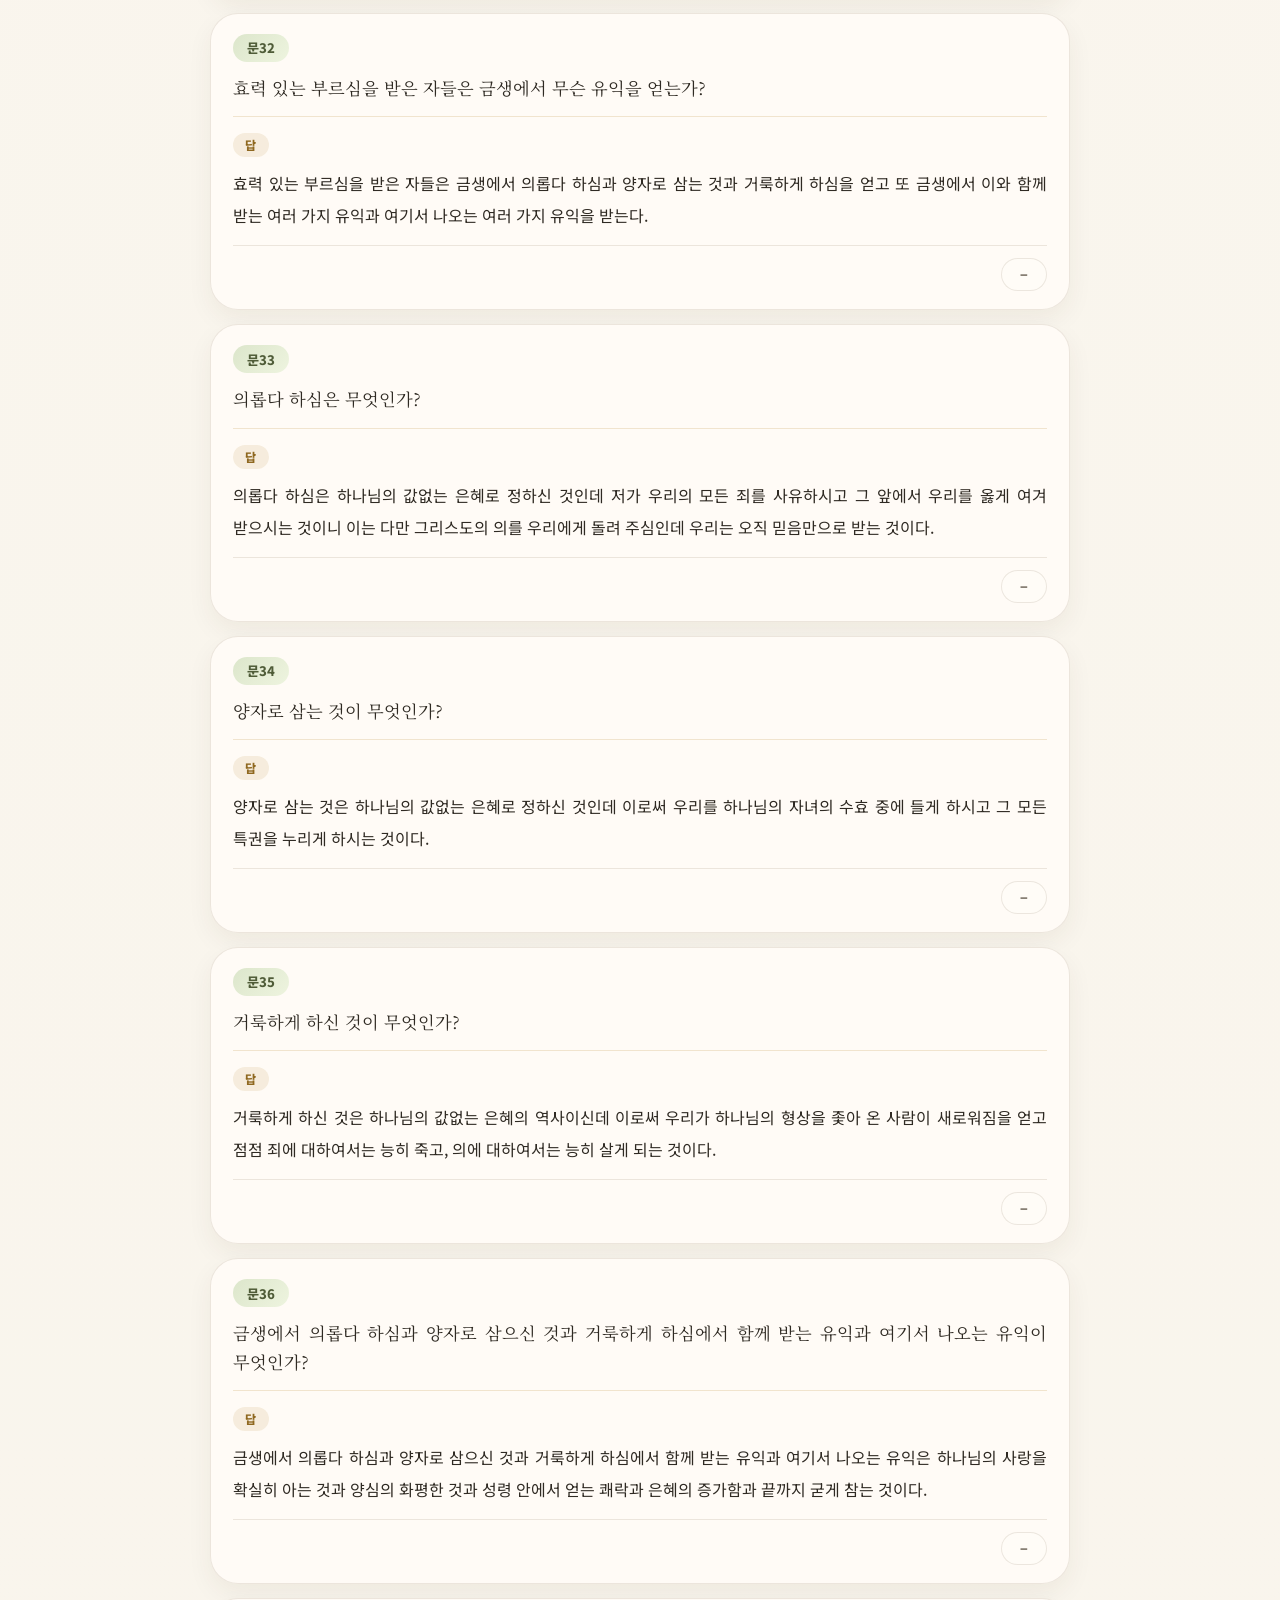
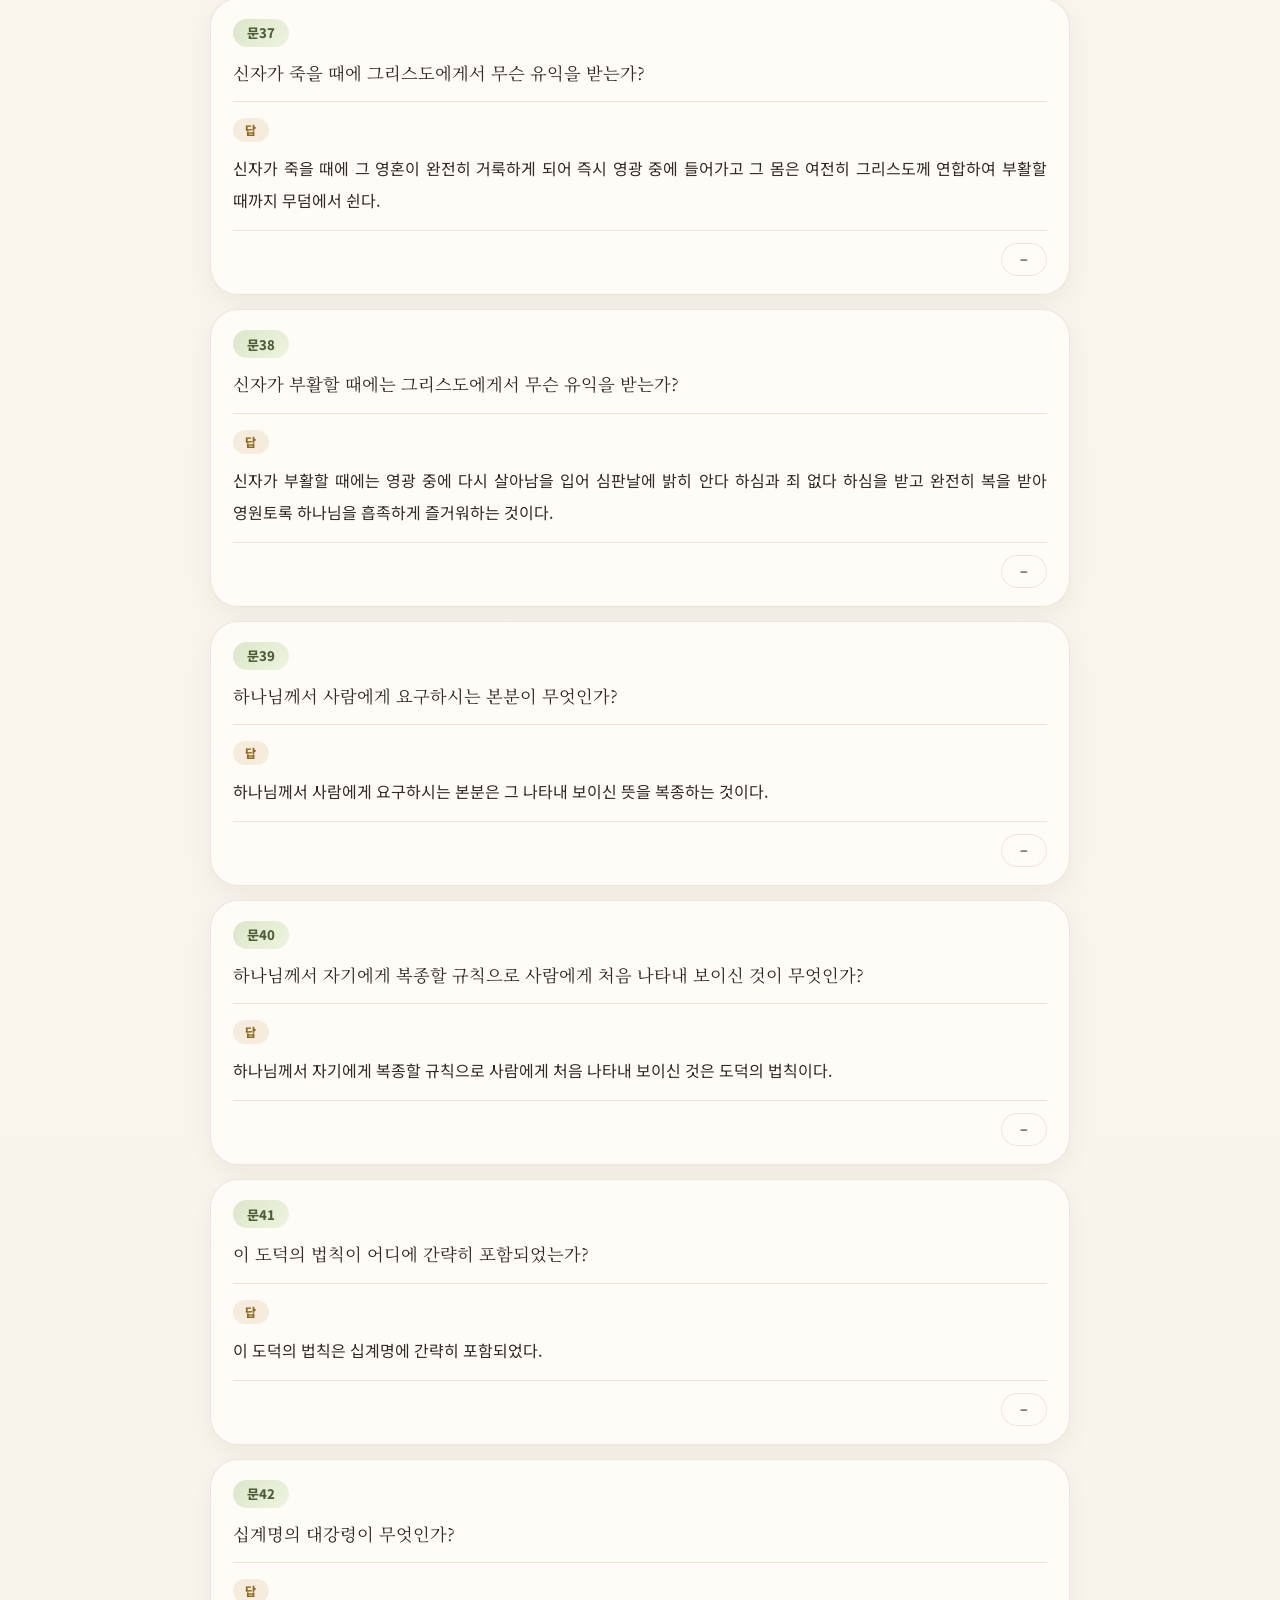
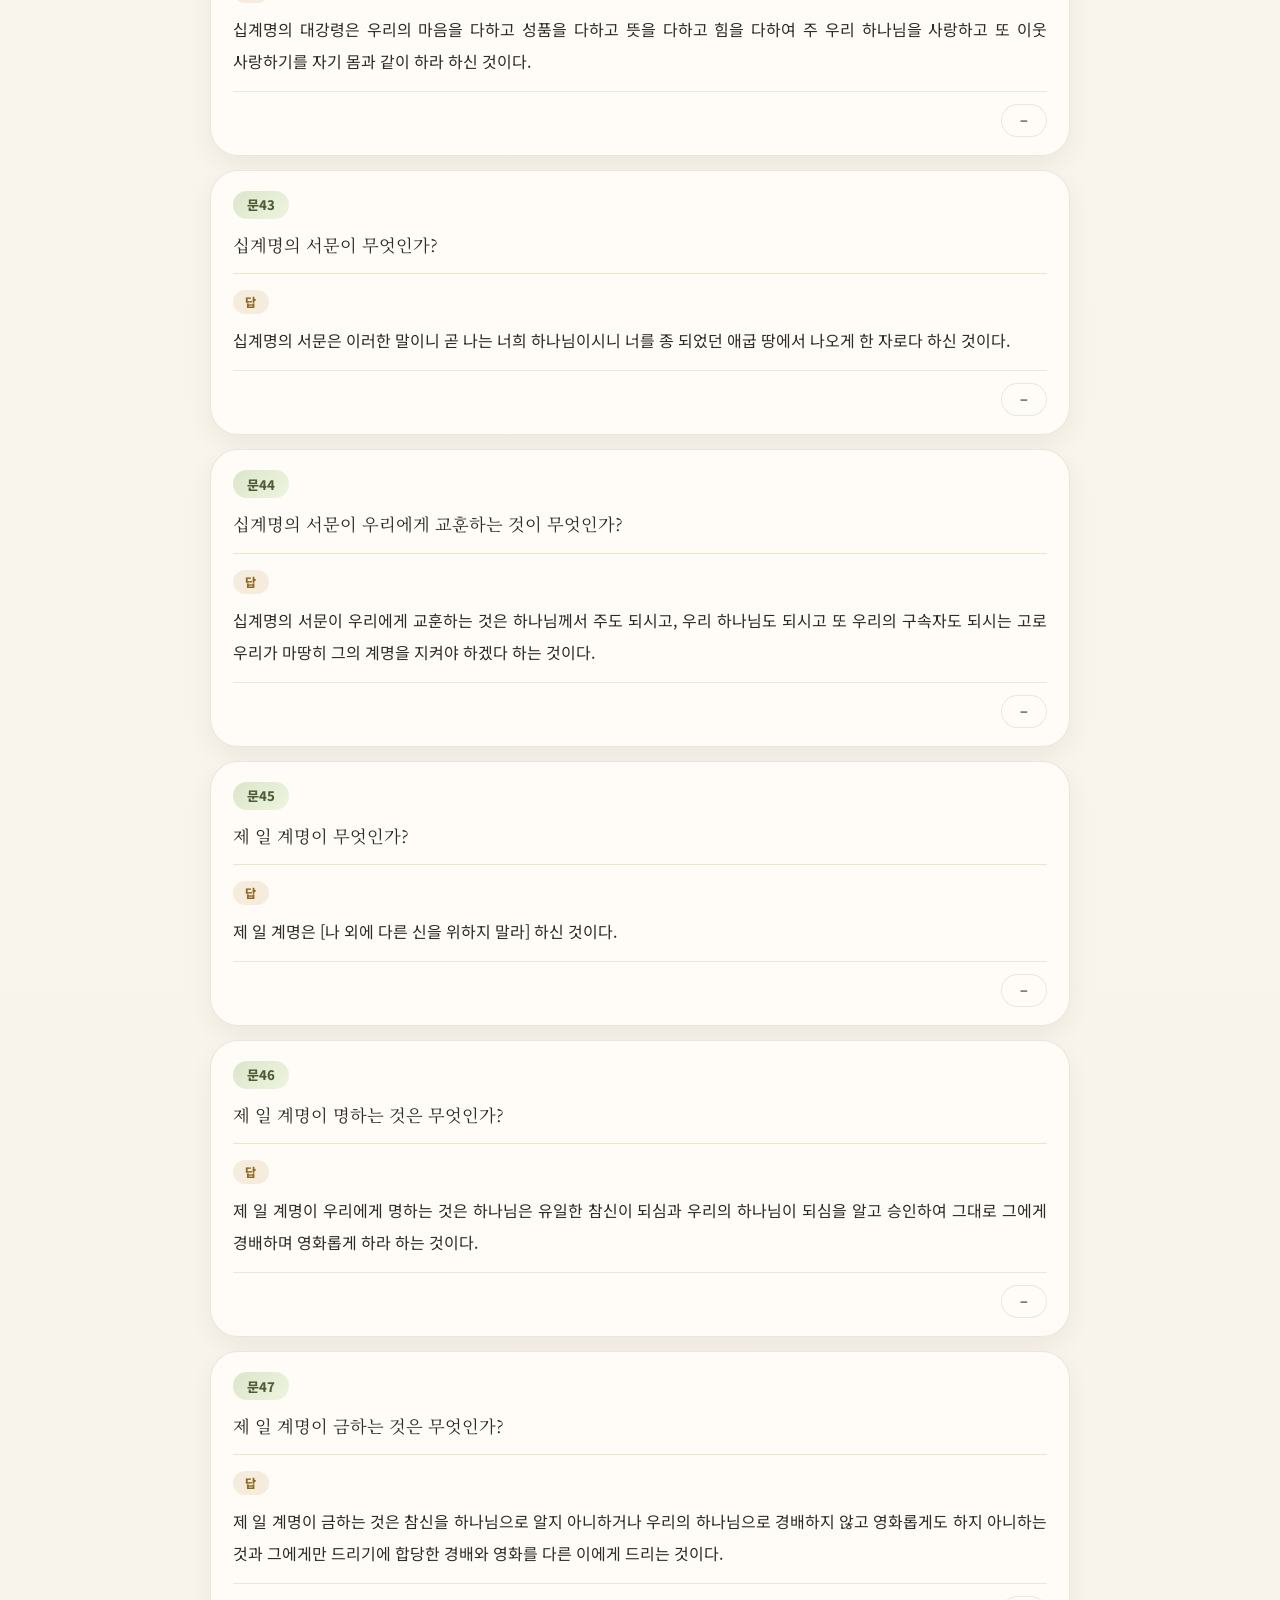
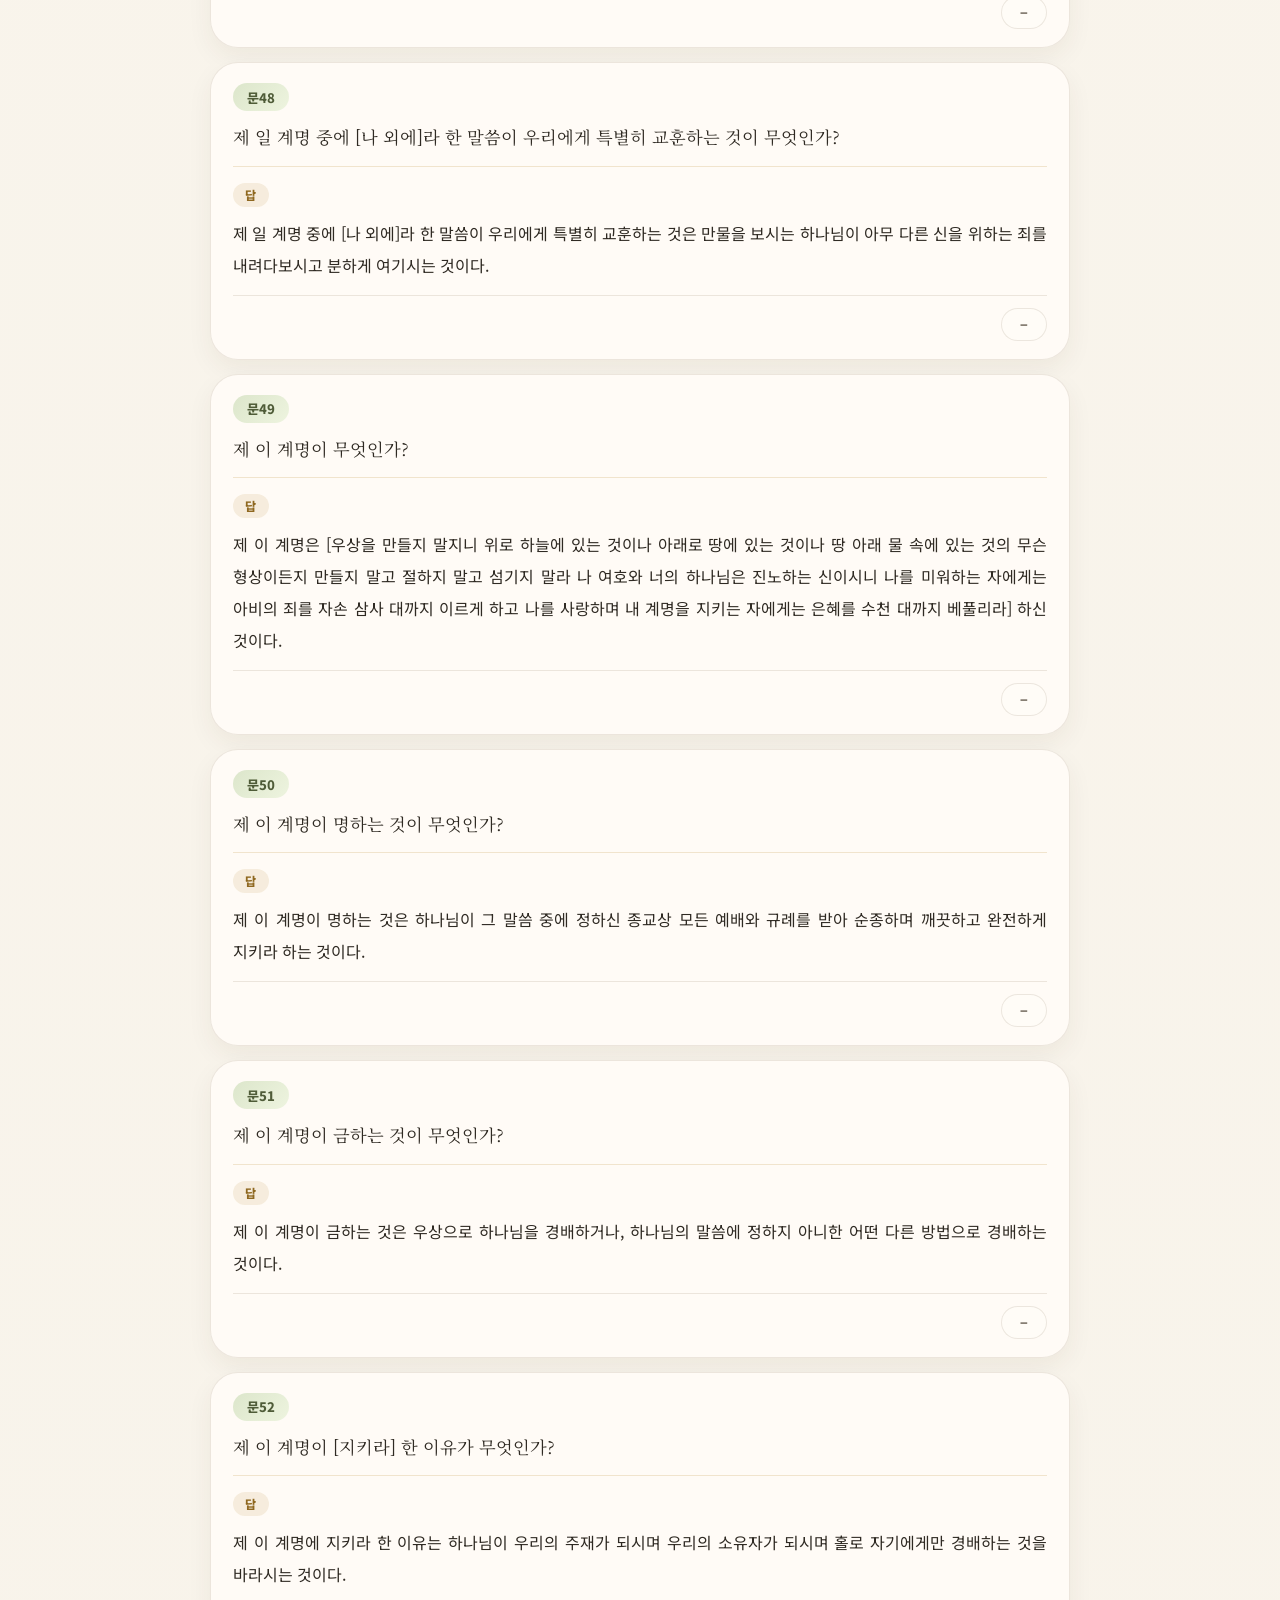
==== commit 902ddb59: "Add files via upload" ====
--- a/quiz.html
+++ b/quiz.html
@@ -115,25 +115,25 @@
             <button class="stage-btn" data-s="2" title="절반씩 번갈아 가립니다">2단계</button>
             <button class="stage-btn" data-s="3" title="답을 전부 가립니다">3단계</button>
           </div>
-          <div class="quiz-speech-controls" role="group" aria-label="암송 읽어주기">
-            <button id="btn-quiz-read-aloud" class="nav-btn speech-icon-btn" type="button" aria-pressed="false" aria-label="읽어주기">🔊</button>
-            <button id="btn-quiz-speech-settings" class="nav-btn ghost speech-icon-btn" type="button" aria-label="읽기 설정" aria-haspopup="true" aria-expanded="false">⚙️</button>
-            <div id="quiz-speech-settings-popup" class="speech-settings-popup hidden" role="dialog" aria-label="읽기 설정">
-              <label class="speech-voice-control" for="quiz-speech-mode-select">
-                <span>읽을 내용</span>
-                <select id="quiz-speech-mode-select" class="speech-voice-select">
-                  <option value="question-answer">질문 + 답</option>
-                  <option value="answer">답만</option>
-                </select>
-              </label>
-              <label class="speech-voice-control" for="quiz-speech-voice-select">
-                <span>음성</span>
-                <select id="quiz-speech-voice-select" class="speech-voice-select"></select>
-              </label>
-            </div>
-          </div>
           <div class="ctrl-foot">
             <button class="reveal-btn hidden" id="reveal-all" type="button">전체 공개</button>
+            <div class="quiz-speech-controls" role="group" aria-label="암송 읽어주기">
+              <button id="btn-quiz-read-aloud" class="nav-btn speech-icon-btn" type="button" aria-pressed="false" aria-label="읽어주기">🔊</button>
+              <button id="btn-quiz-speech-settings" class="nav-btn ghost speech-icon-btn" type="button" aria-label="읽기 설정" aria-haspopup="true" aria-expanded="false">⚙️</button>
+              <div id="quiz-speech-settings-popup" class="speech-settings-popup hidden" role="dialog" aria-label="읽기 설정">
+                <label class="speech-voice-control" for="quiz-speech-mode-select">
+                  <span>읽을 내용</span>
+                  <select id="quiz-speech-mode-select" class="speech-voice-select">
+                    <option value="question-answer">질문 + 답</option>
+                    <option value="answer">답만</option>
+                  </select>
+                </label>
+                <label class="speech-voice-control" for="quiz-speech-voice-select">
+                  <span>음성</span>
+                  <select id="quiz-speech-voice-select" class="speech-voice-select"></select>
+                </label>
+              </div>
+            </div>
             <span class="progress-label" id="progress" aria-live="polite">완료 0 / 107</span>
           </div>
         </div>
--- a/style.css
+++ b/style.css
@@ -595,12 +595,10 @@
 }
 
 .detail-question {
-  padding-bottom: 16px;
   font-family: 'Noto Serif KR', serif;
   font-size: 1.42rem;
   line-height: 1.58;
   letter-spacing: -0.03em;
-  border-bottom: 1px solid rgba(183, 134, 40, 0.22);
 }
 
 .answer-box,
--- a/quiz.css
+++ b/quiz.css
@@ -217,7 +217,6 @@
   display: flex;
   align-items: center;
   gap: 8px;
-  margin-bottom: 10px;
 }
 
 .ctrl-foot {
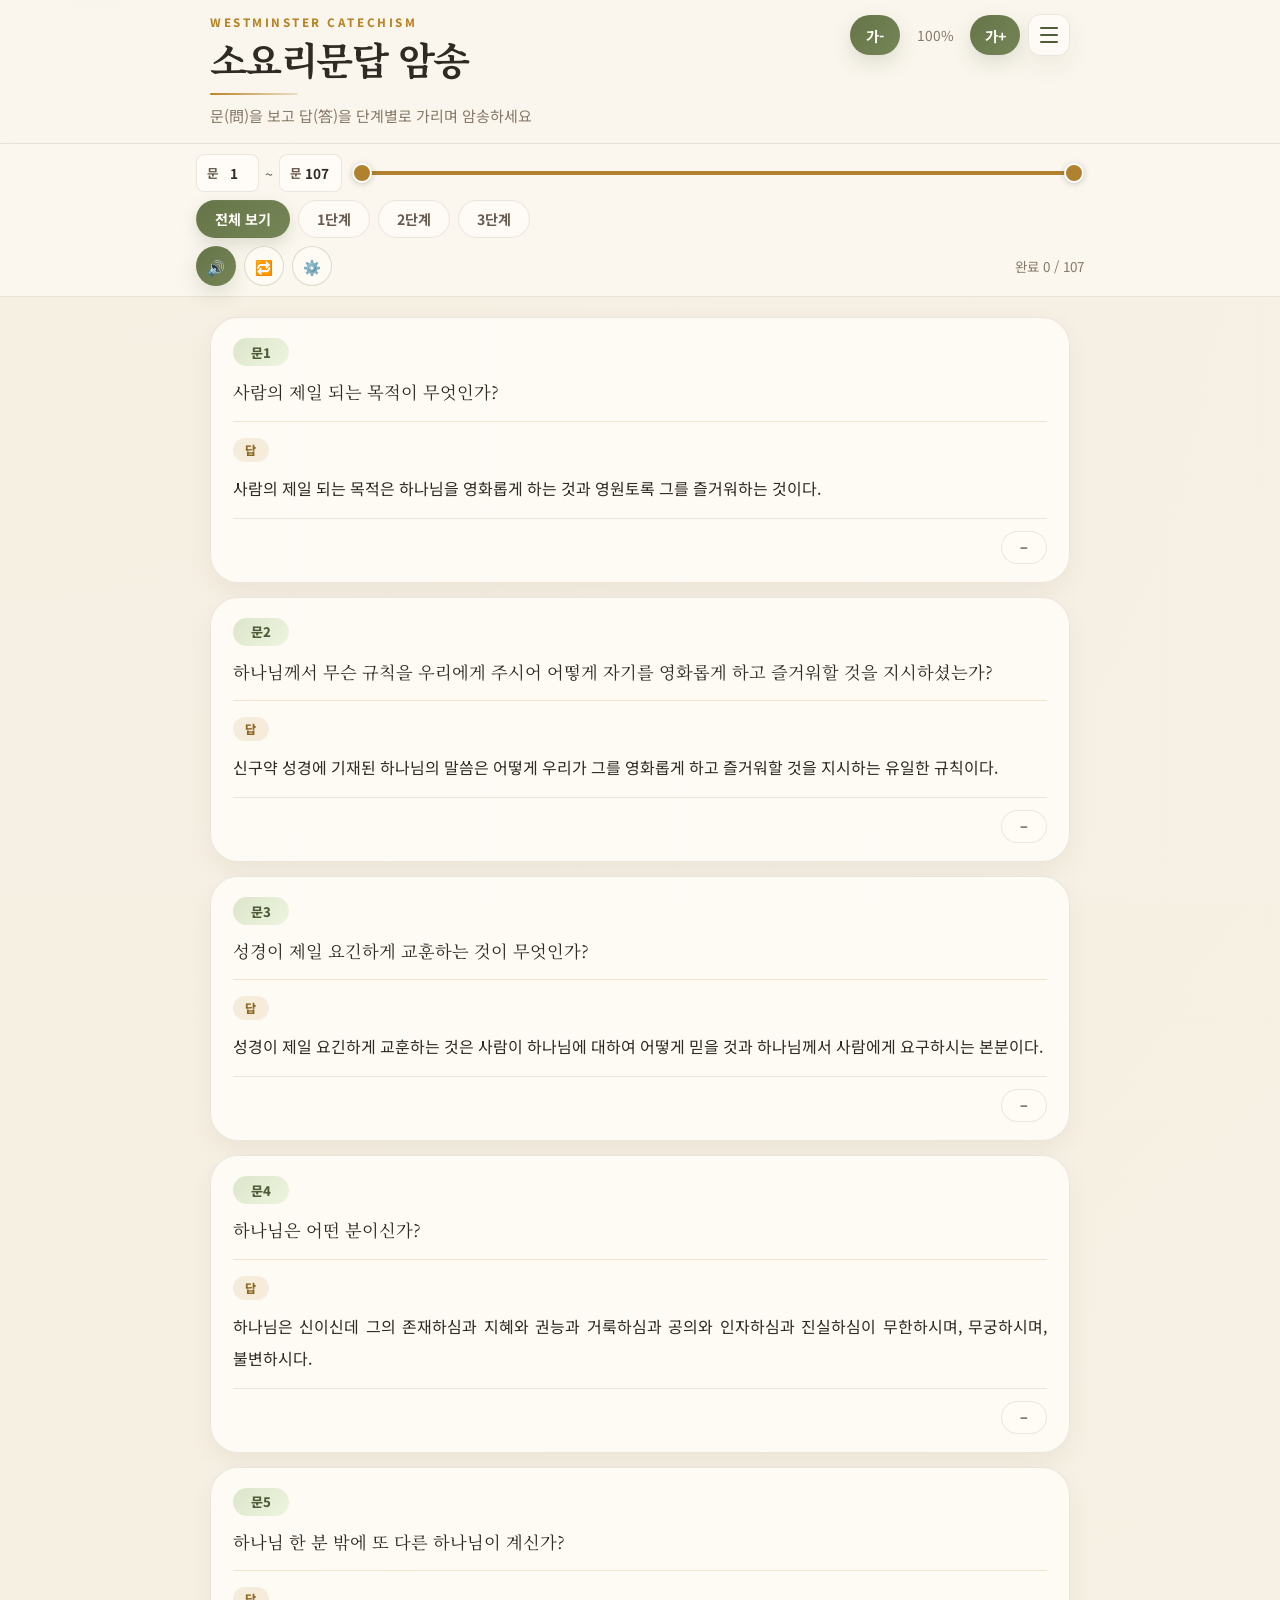
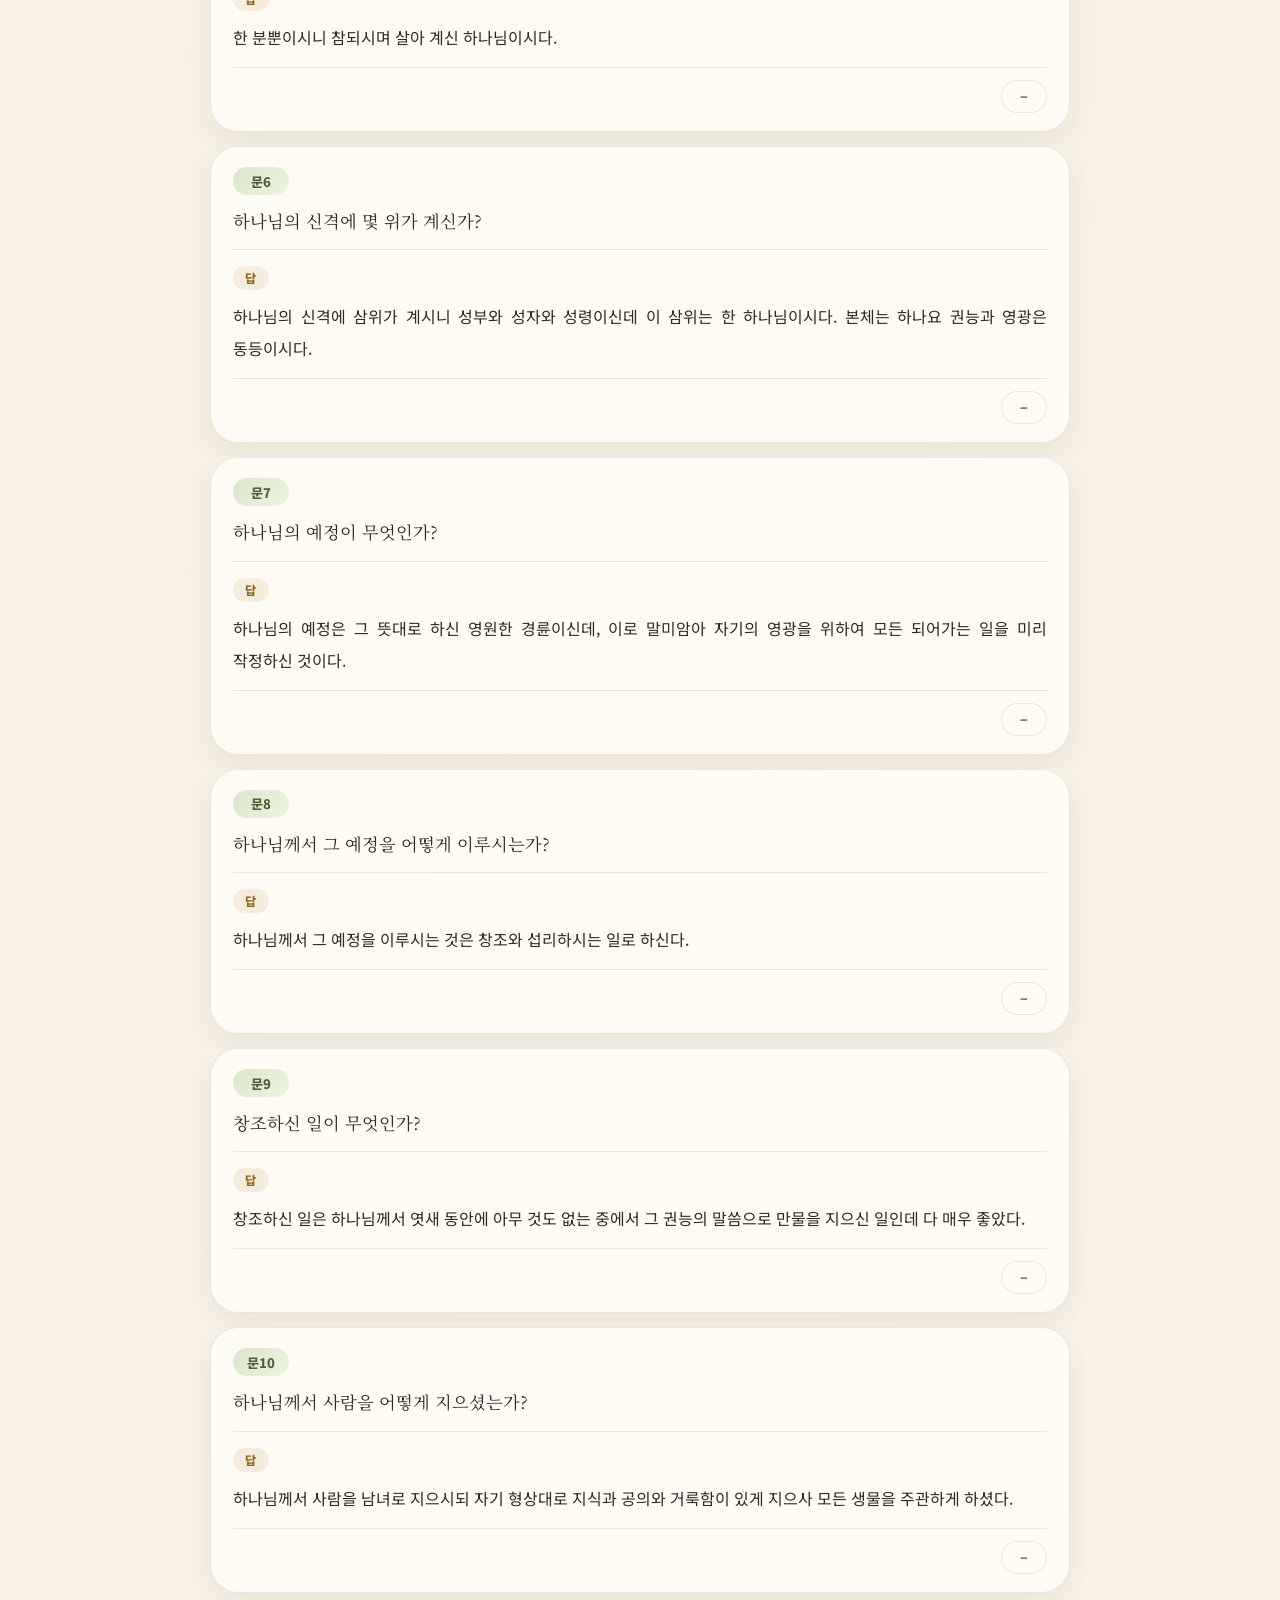
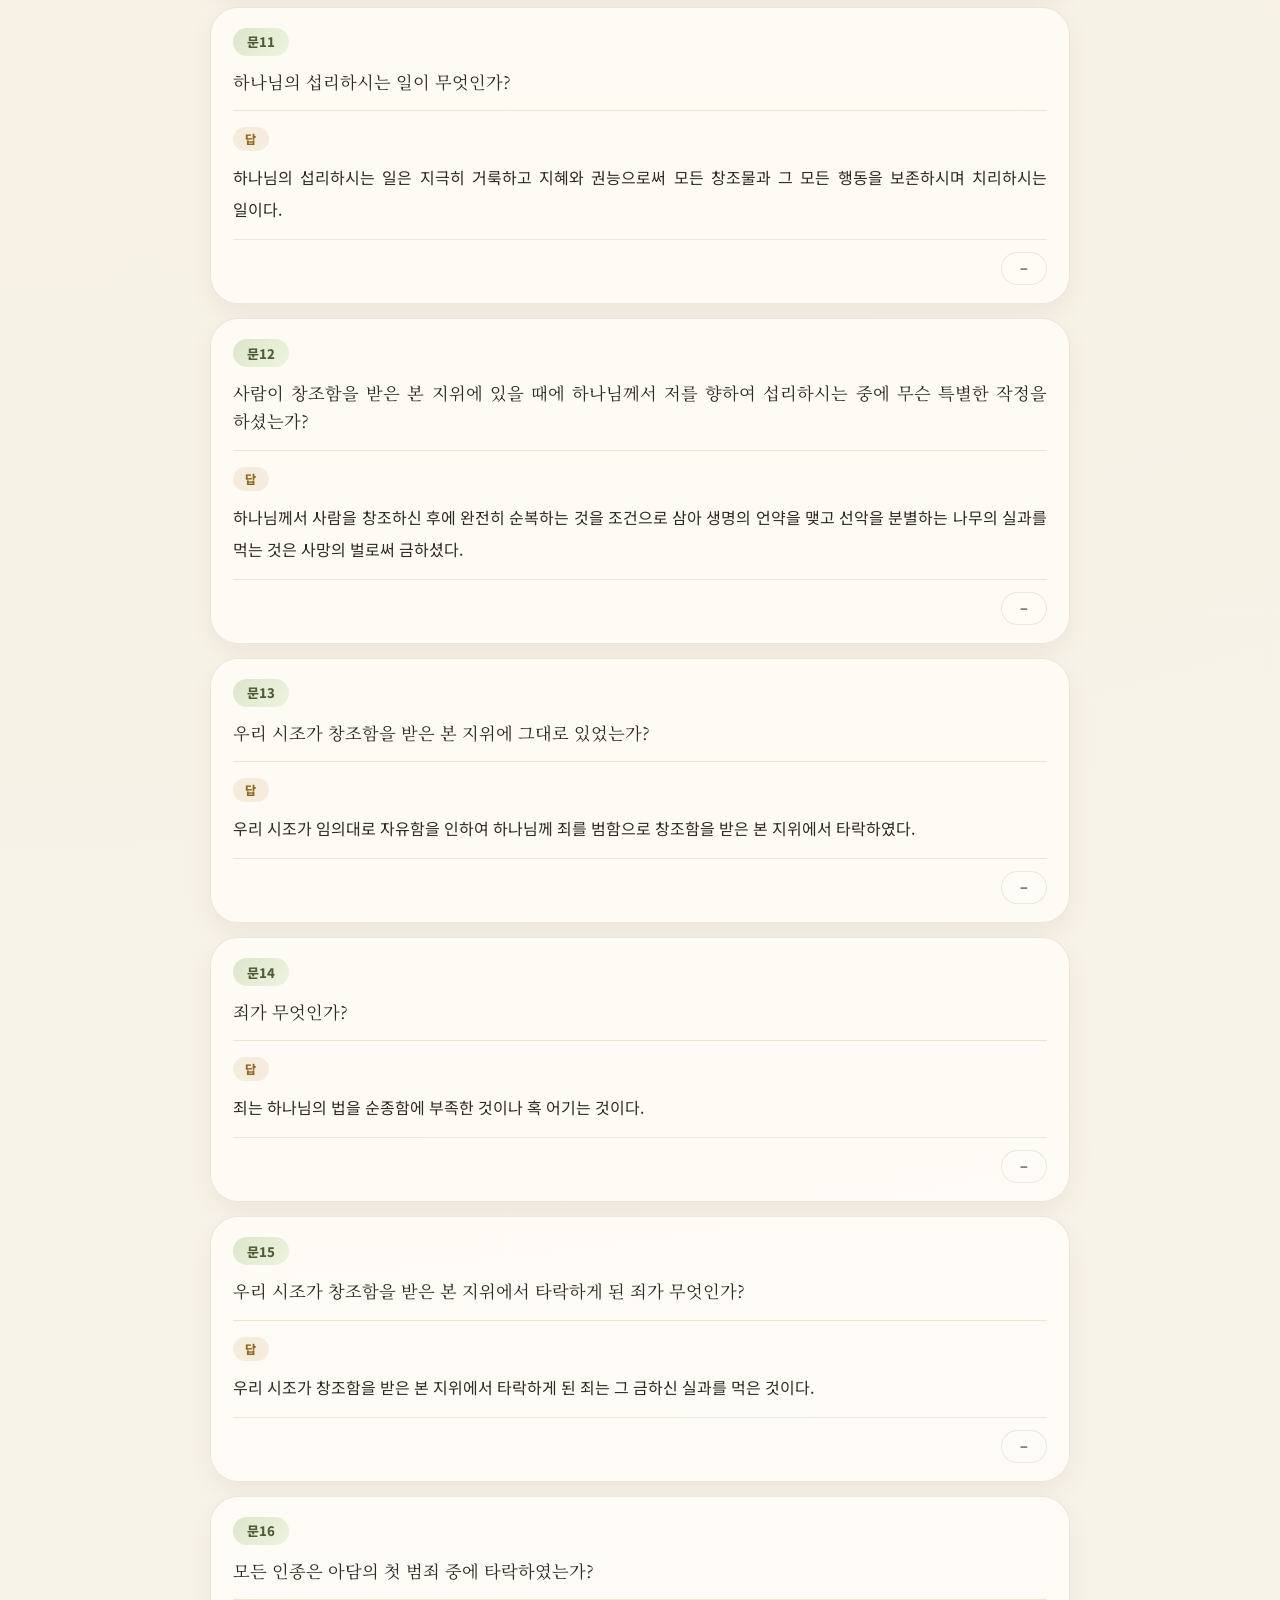
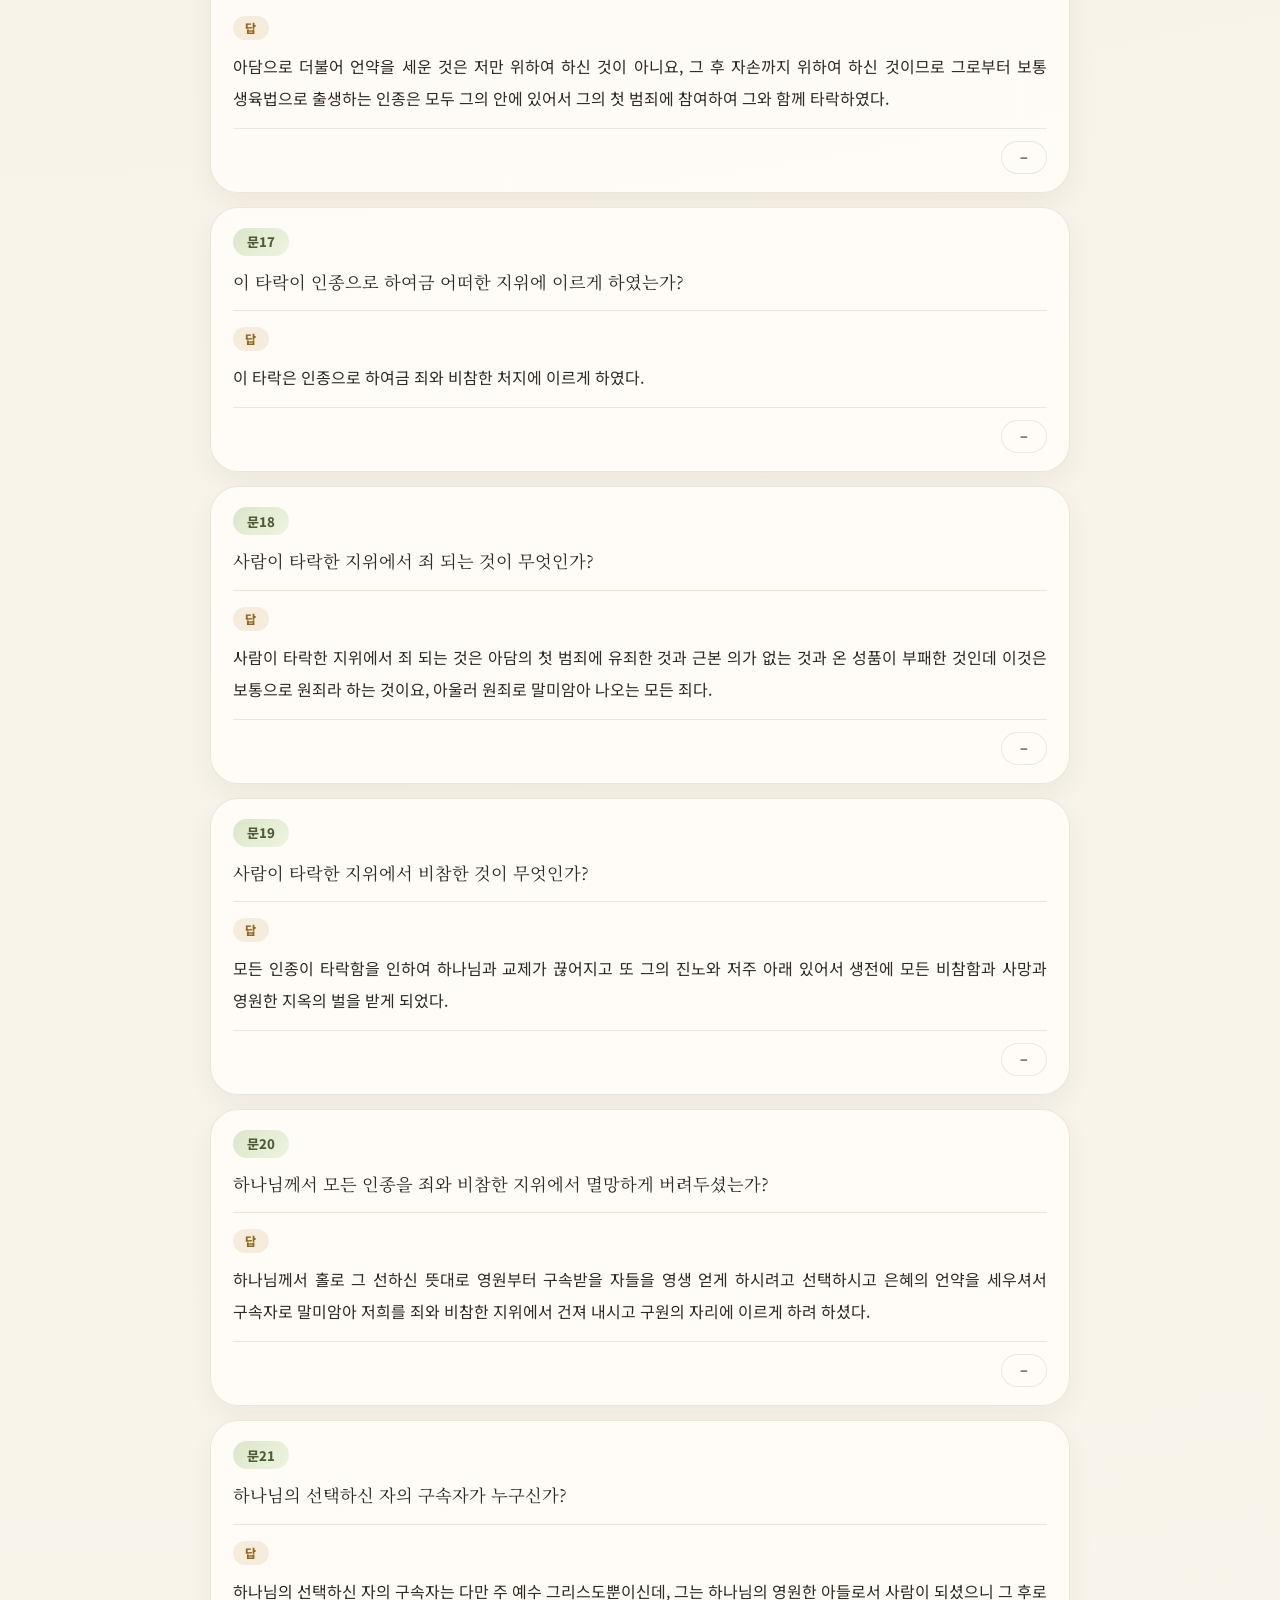
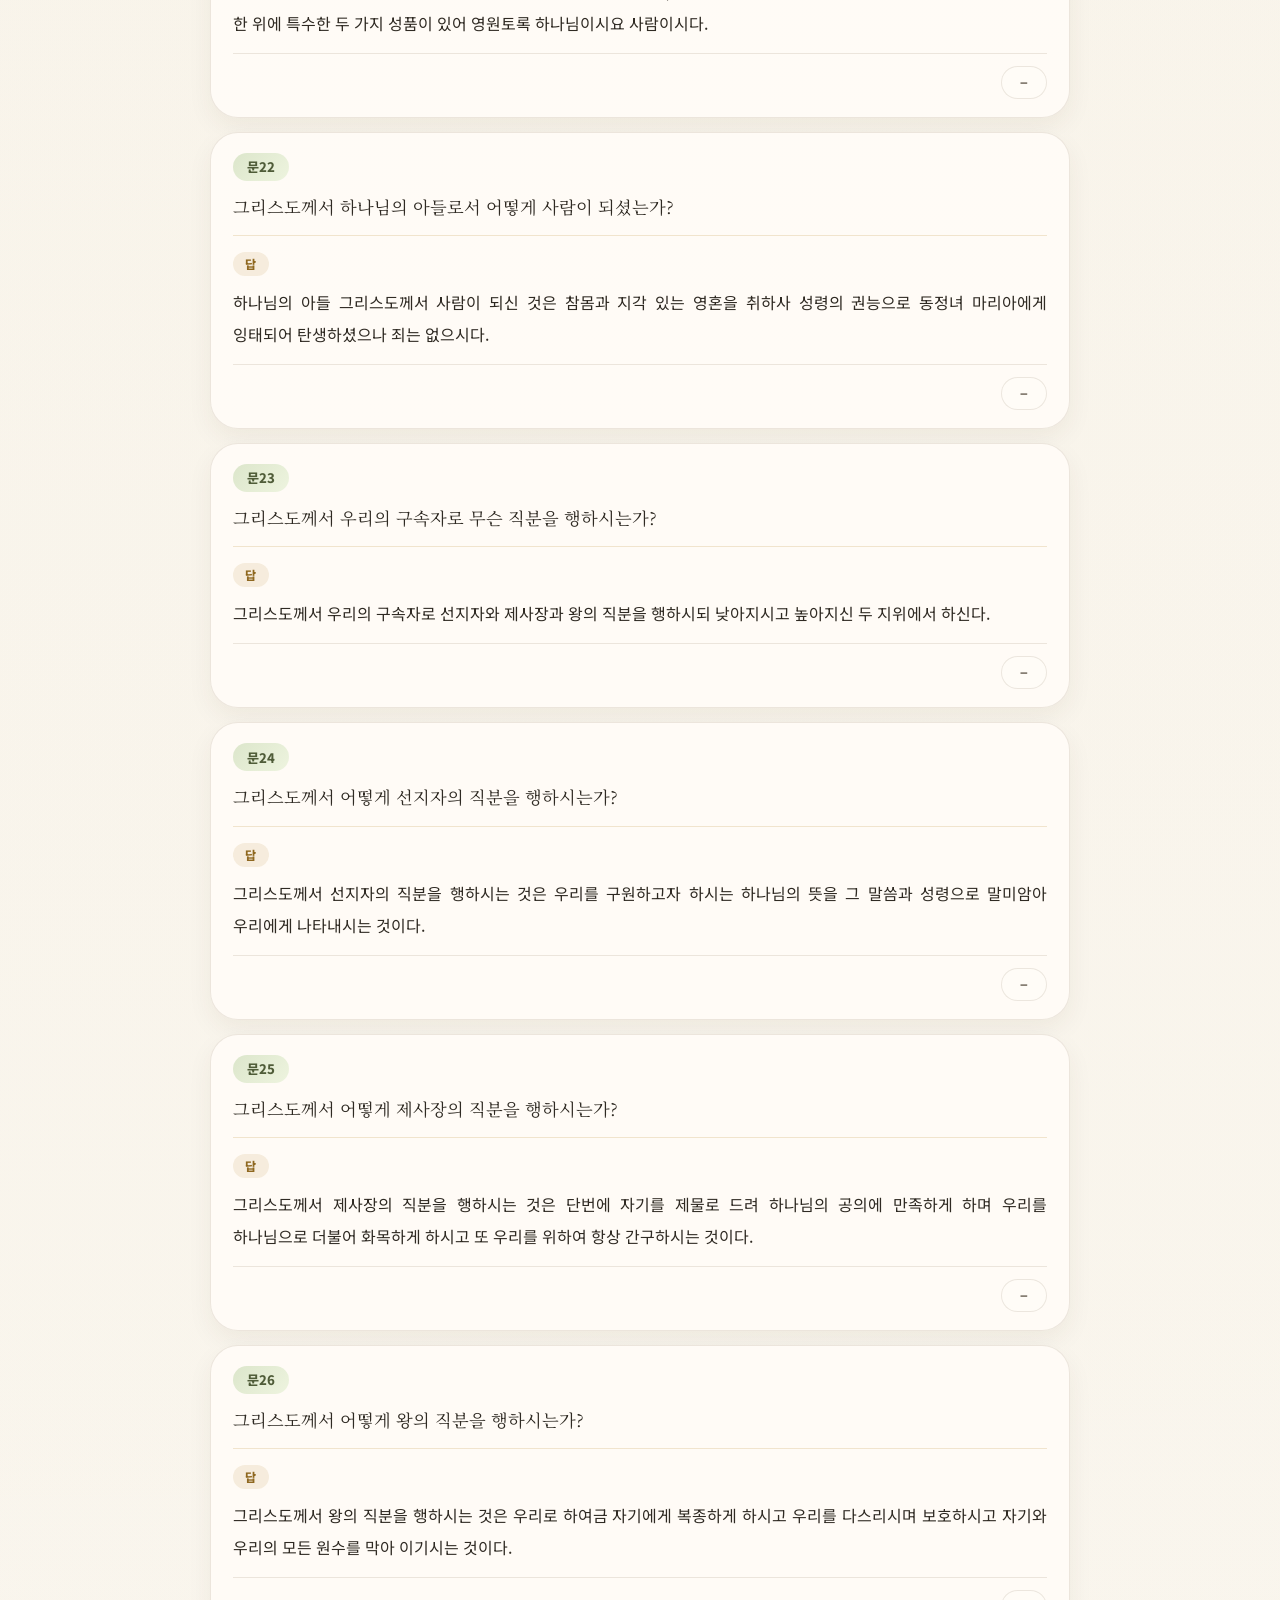
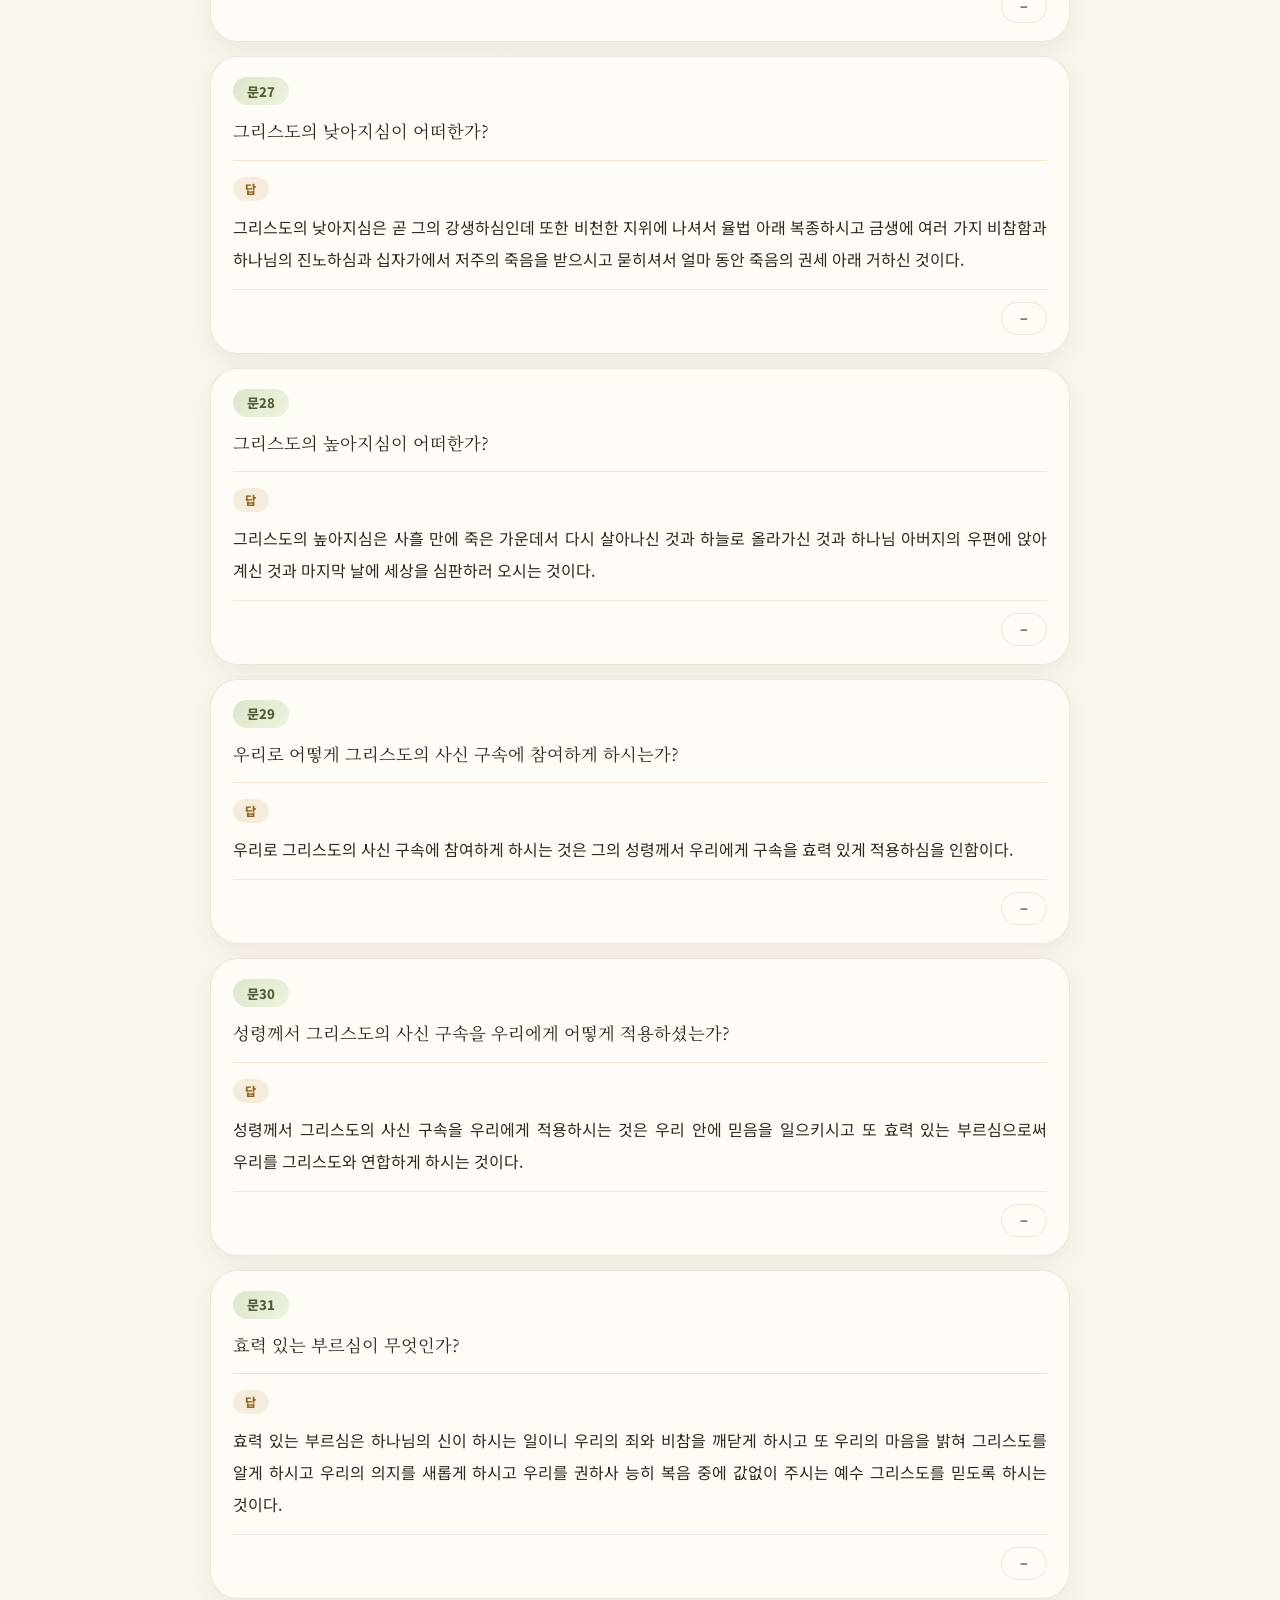
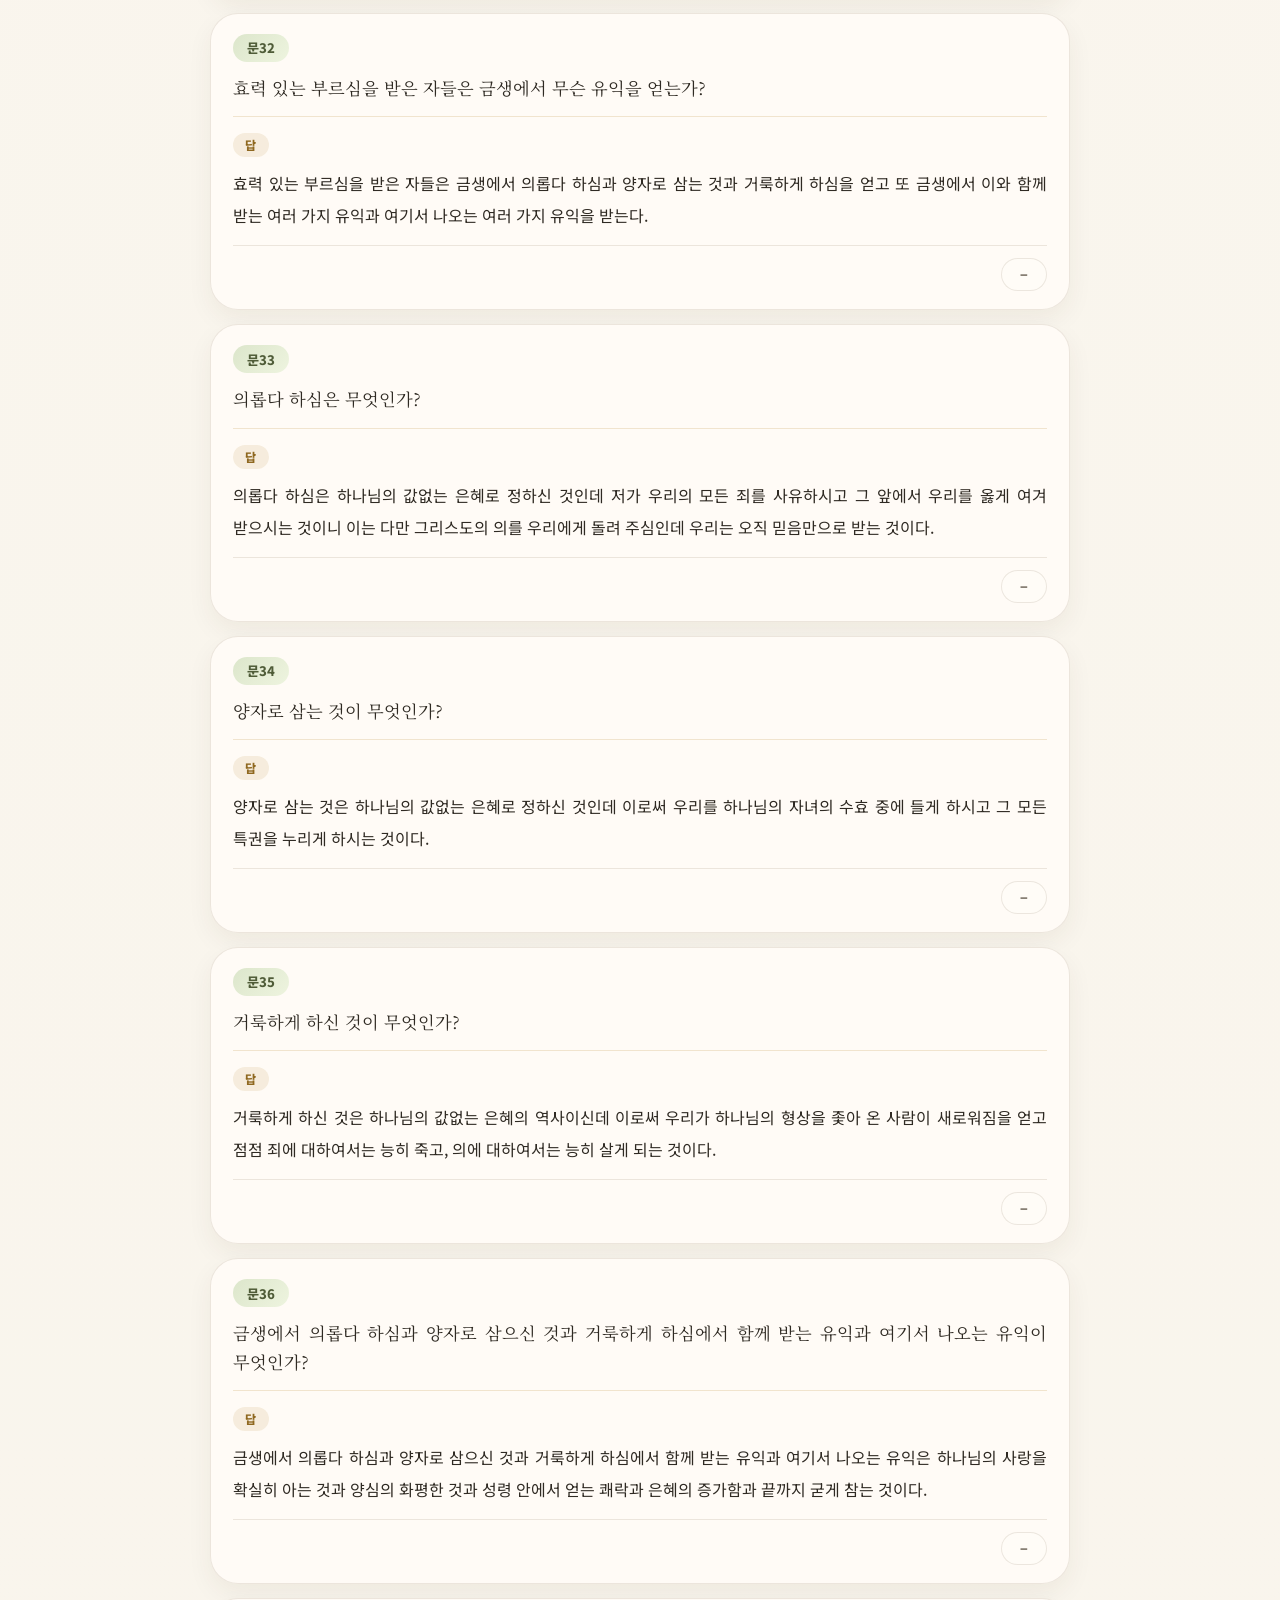
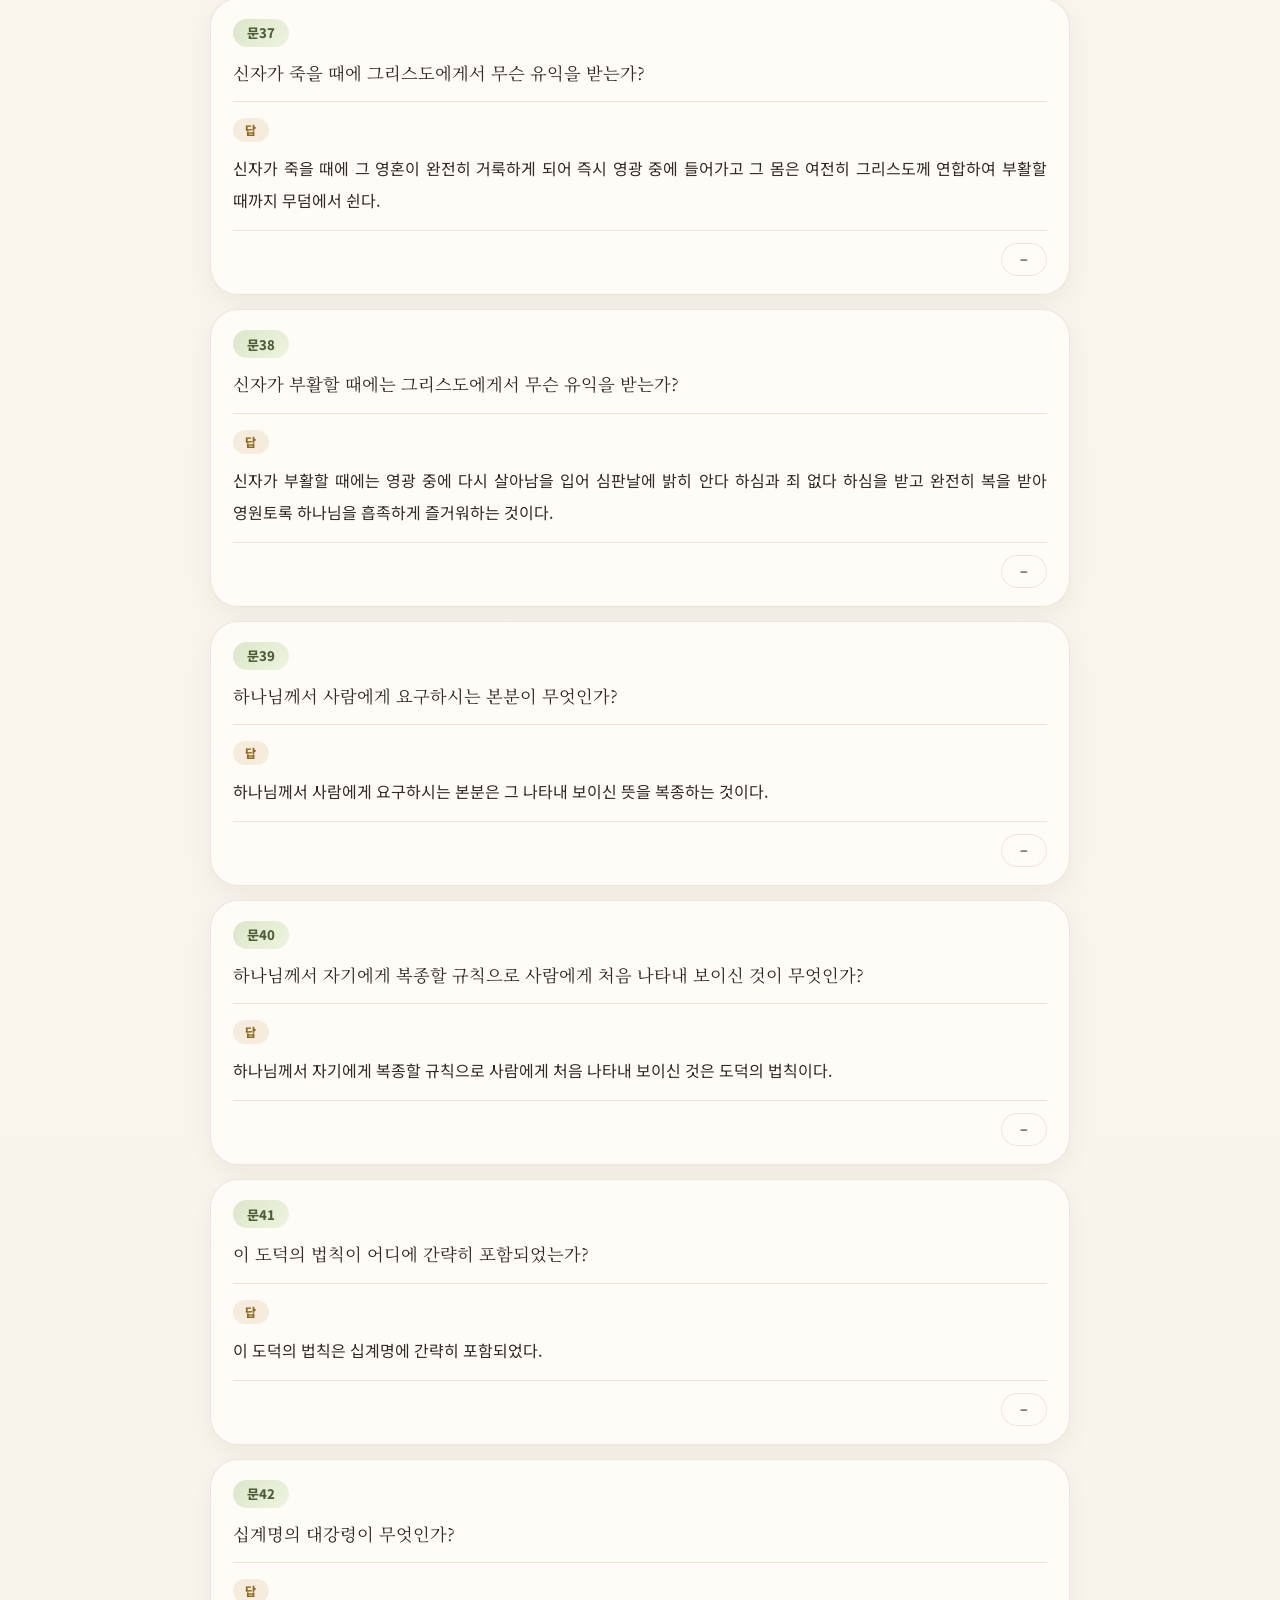
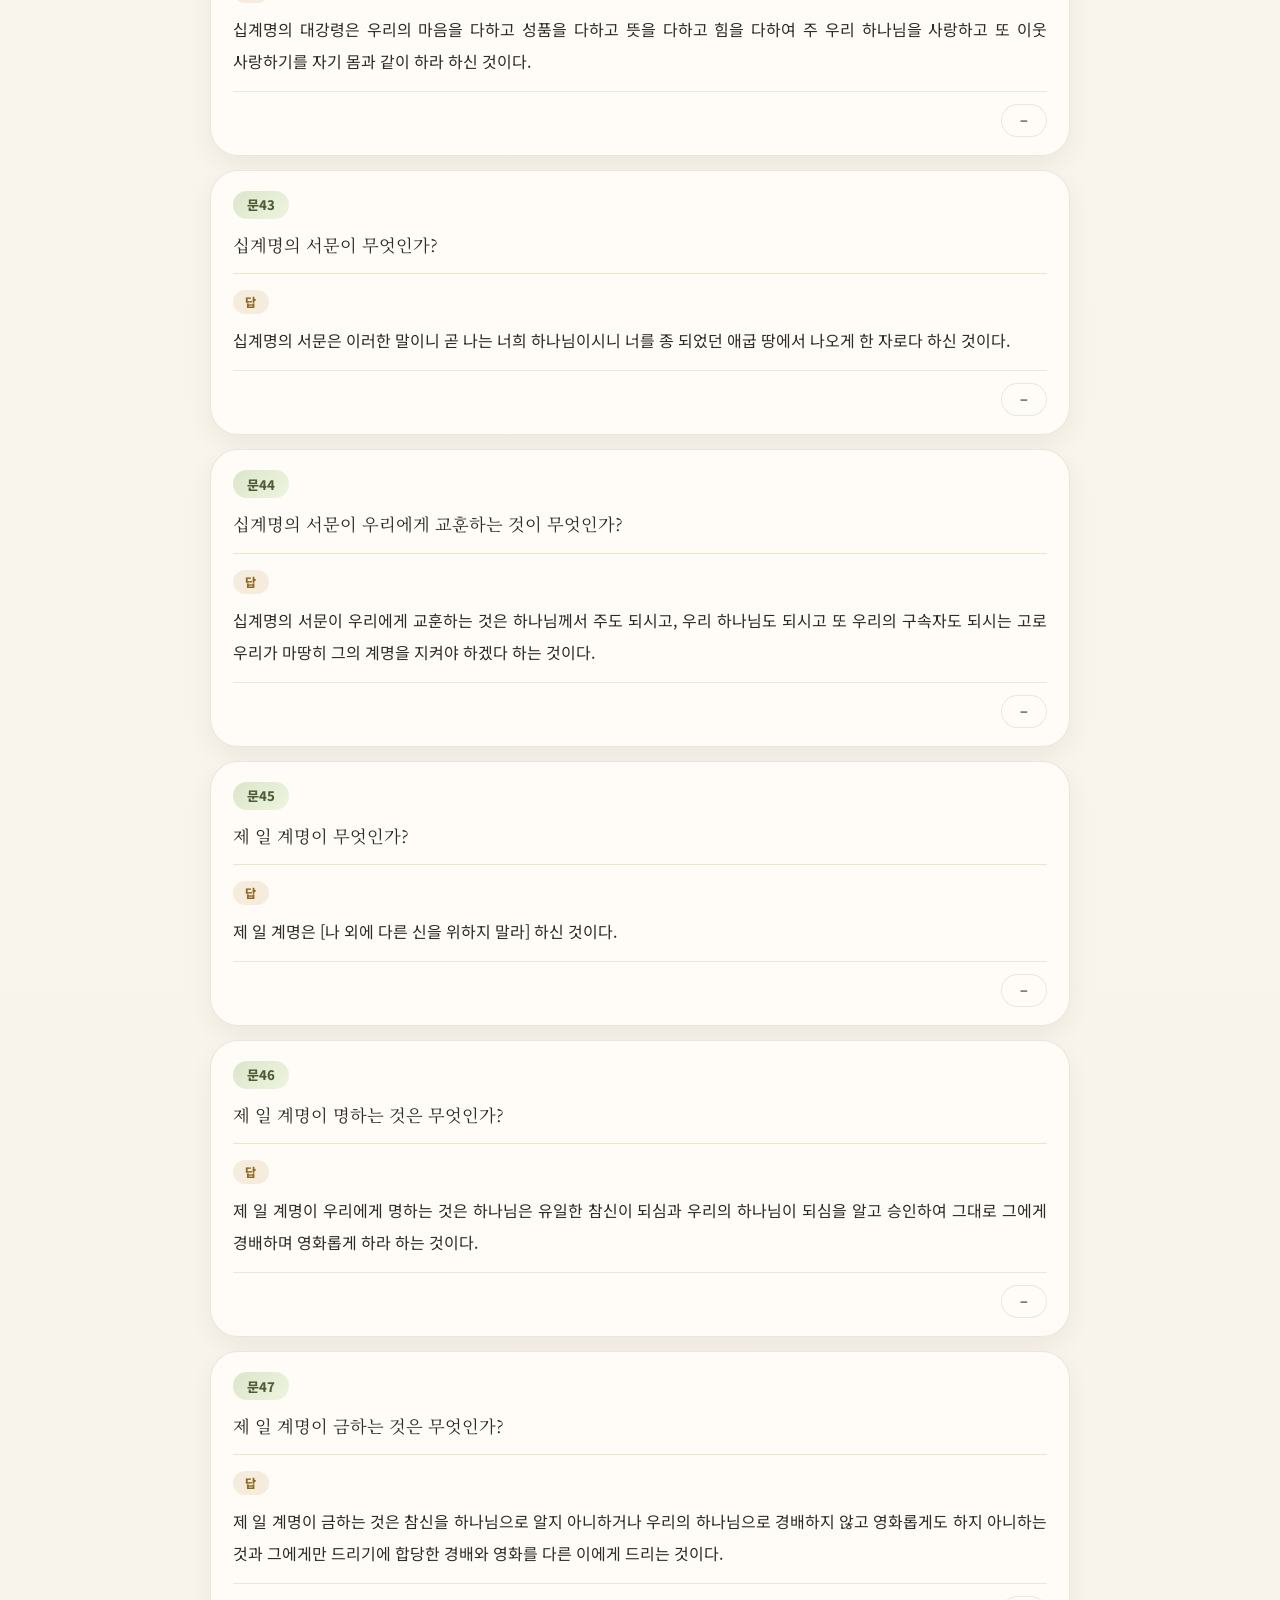
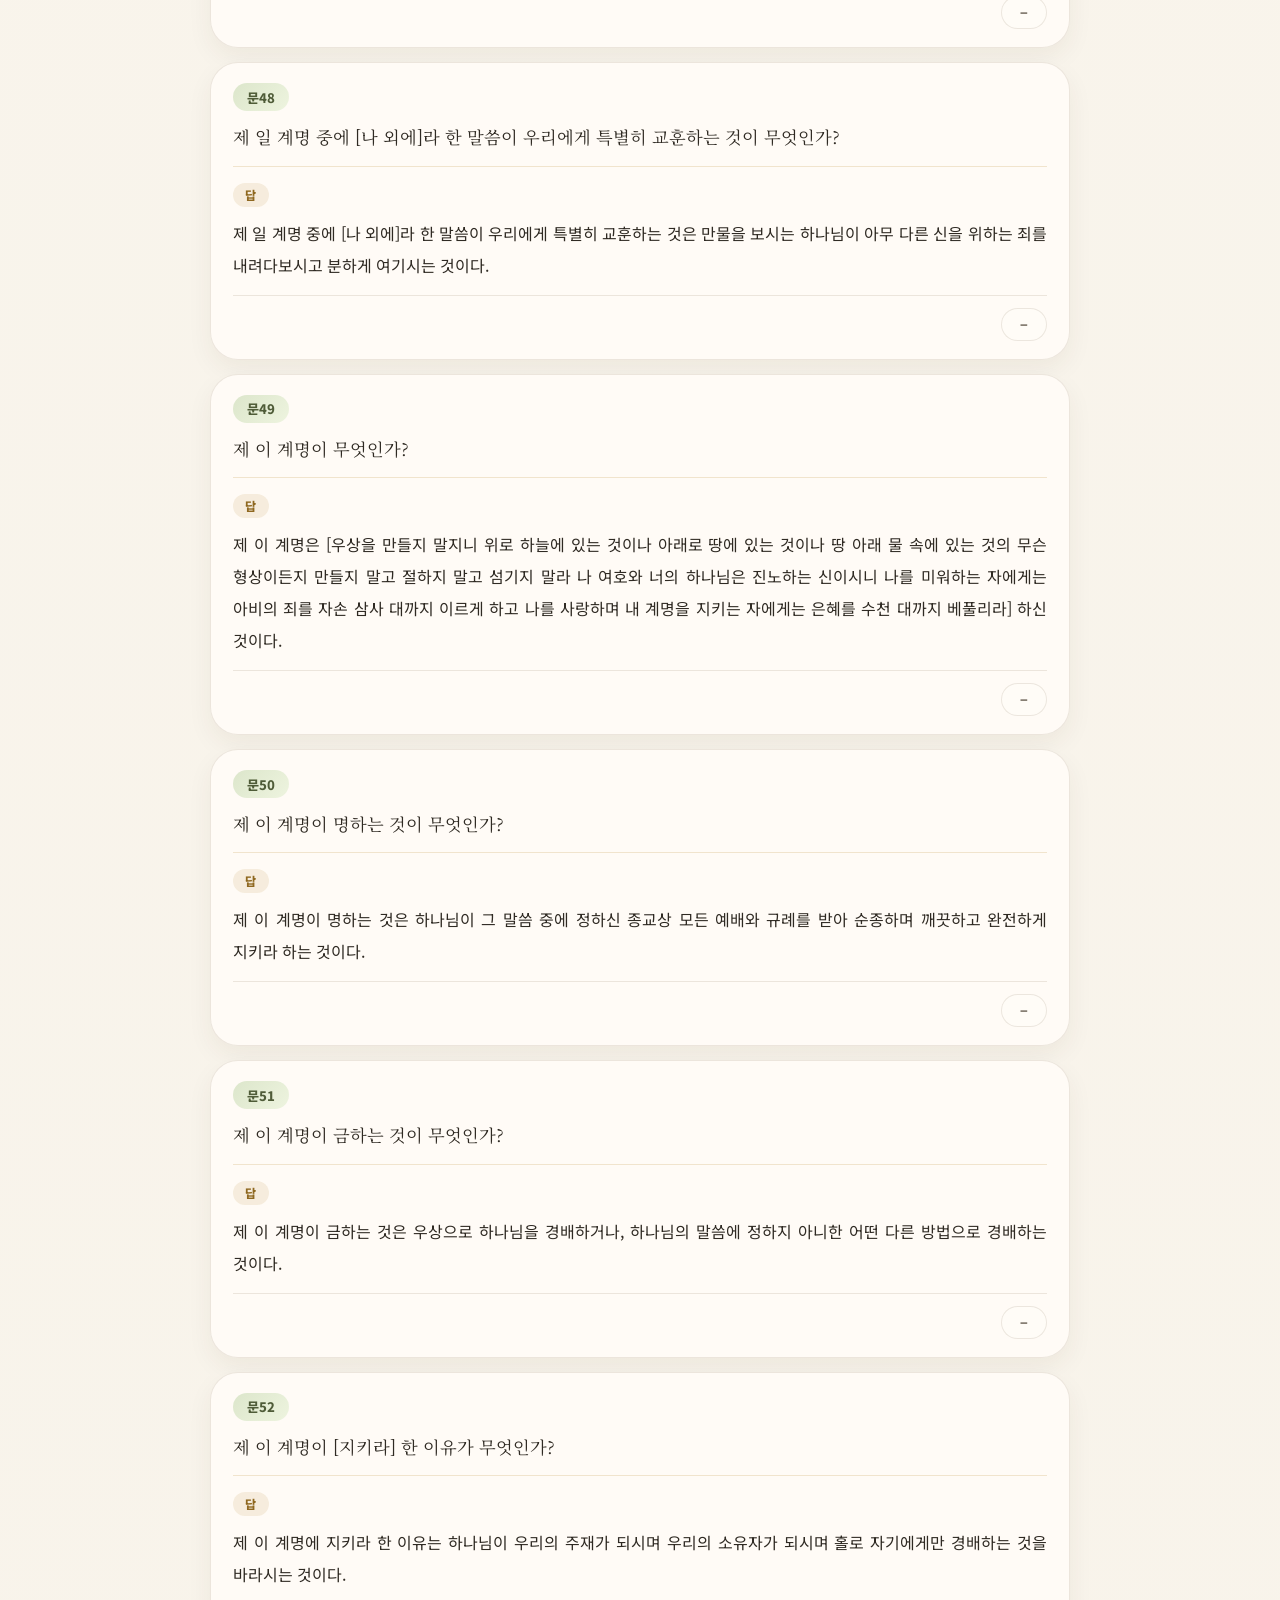
==== commit ece4f5fe: "Add files via upload" ====
--- a/quiz.html
+++ b/quiz.html
@@ -119,6 +119,7 @@
             <button class="reveal-btn hidden" id="reveal-all" type="button">전체 공개</button>
             <div class="quiz-speech-controls" role="group" aria-label="암송 읽어주기">
               <button id="btn-quiz-read-aloud" class="nav-btn speech-icon-btn" type="button" aria-pressed="false" aria-label="읽어주기">🔊</button>
+              <button id="btn-quiz-repeat" class="nav-btn ghost speech-icon-btn" type="button" aria-pressed="false" aria-label="반복 재생">🔁</button>
               <button id="btn-quiz-speech-settings" class="nav-btn ghost speech-icon-btn" type="button" aria-label="읽기 설정" aria-haspopup="true" aria-expanded="false">⚙️</button>
               <div id="quiz-speech-settings-popup" class="speech-settings-popup hidden" role="dialog" aria-label="읽기 설정">
                 <label class="speech-voice-control" for="quiz-speech-mode-select">
@@ -142,6 +143,8 @@
       <ol class="quiz-list" id="quiz-list" aria-label="소요리문답 암송 목록"></ol>
     </main>
 
+    <div id="toast" class="toast hidden" role="alert" aria-live="assertive"></div>
+
     <script src="config.js?v=1"></script>
     <script src="data.js?v=1"></script>
     <script src="quiz.js?v=1"></script>
--- a/style.css
+++ b/style.css
@@ -415,6 +415,12 @@
   font-size: 1.1rem;
 }
 
+.is-repeat-on {
+  color: var(--olive-deep);
+  background: rgba(102, 117, 72, 0.14);
+  border-color: rgba(102, 117, 72, 0.35);
+}
+
 .speech-settings-popup {
   position: absolute;
   top: calc(100% + 8px);
@@ -429,6 +435,30 @@
   border-radius: var(--radius-sm);
   background: var(--surface-strong);
   box-shadow: var(--shadow-md);
+}
+
+.toast {
+  position: fixed;
+  bottom: 72px;
+  left: 50%;
+  transform: translateX(-50%);
+  z-index: 200;
+  padding: 10px 18px;
+  border-radius: 10px;
+  background: rgba(40, 40, 40, 0.92);
+  color: #fff;
+  font-size: 0.86rem;
+  line-height: 1.45;
+  text-align: center;
+  max-width: calc(100% - 32px);
+  white-space: pre-line;
+  pointer-events: none;
+  opacity: 1;
+  transition: opacity 0.4s ease;
+}
+
+.toast.hidden {
+  opacity: 0;
 }
 
 .speech-voice-control {
